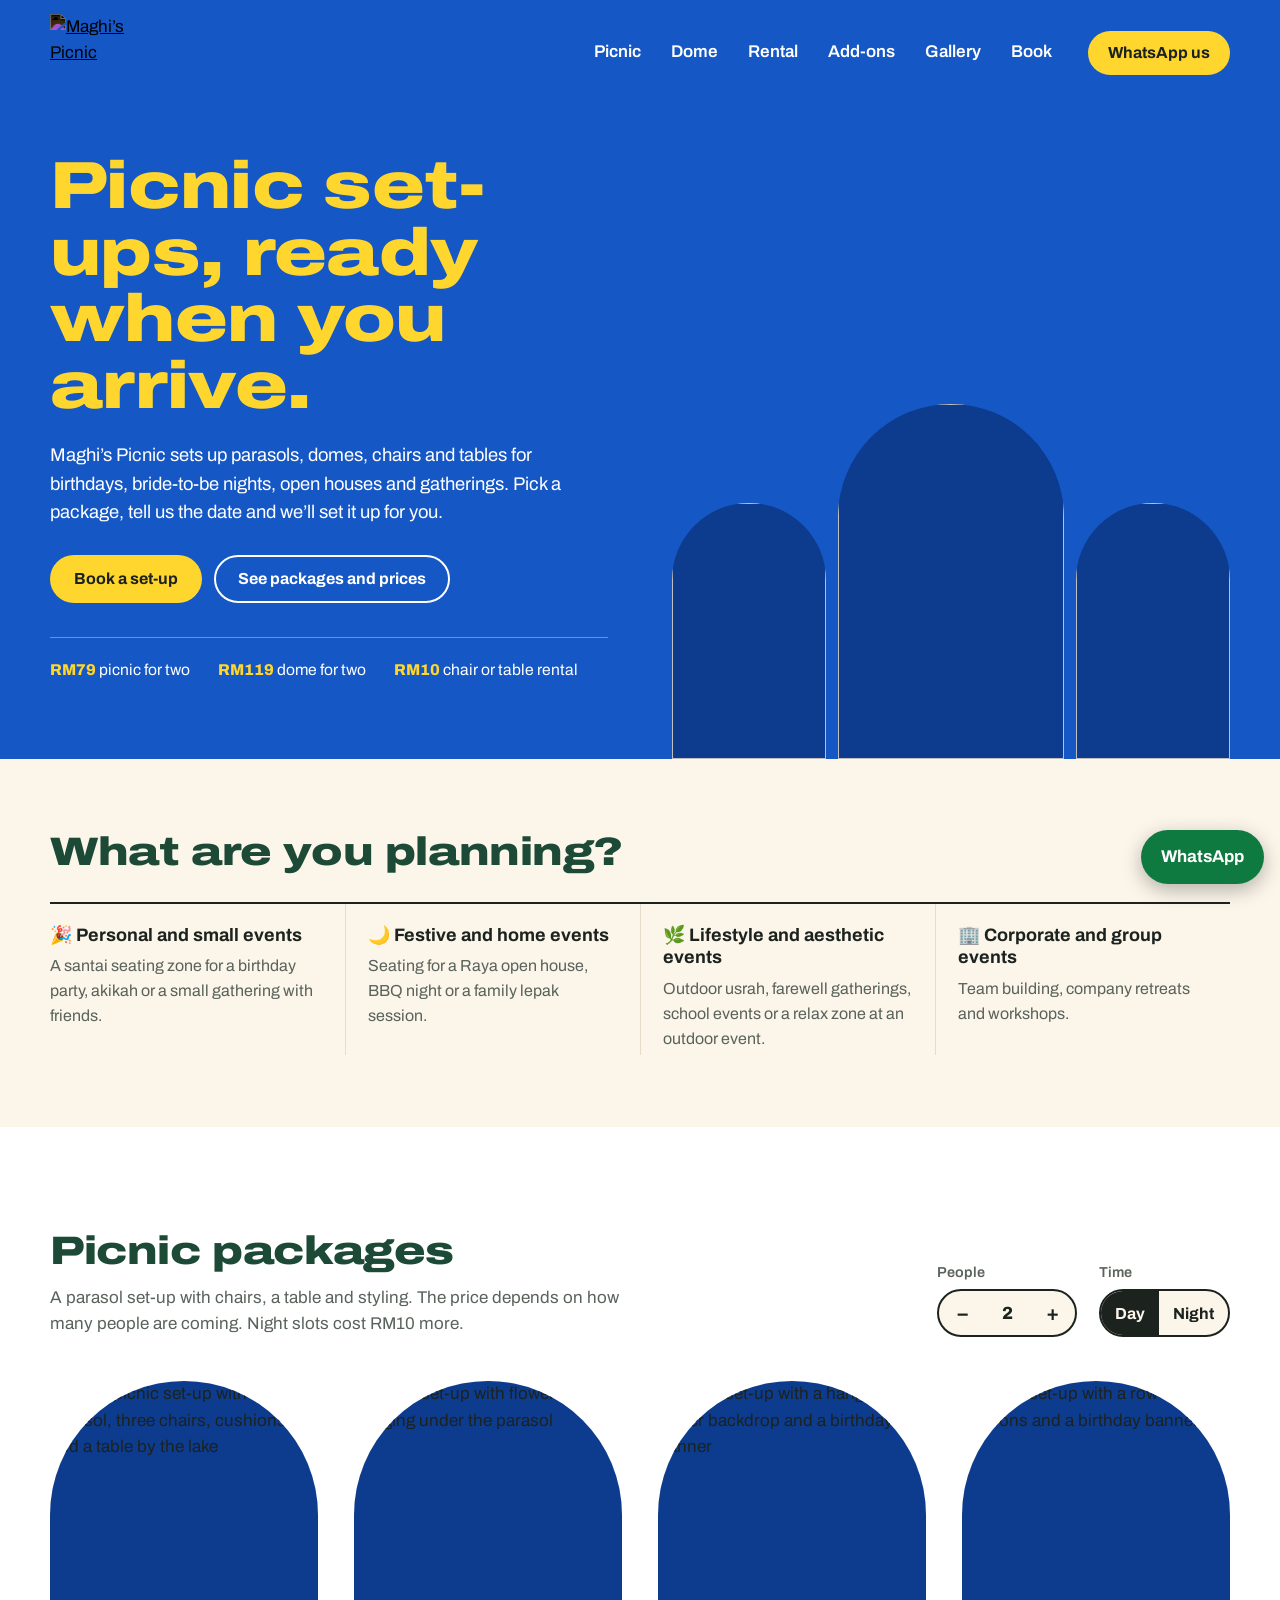
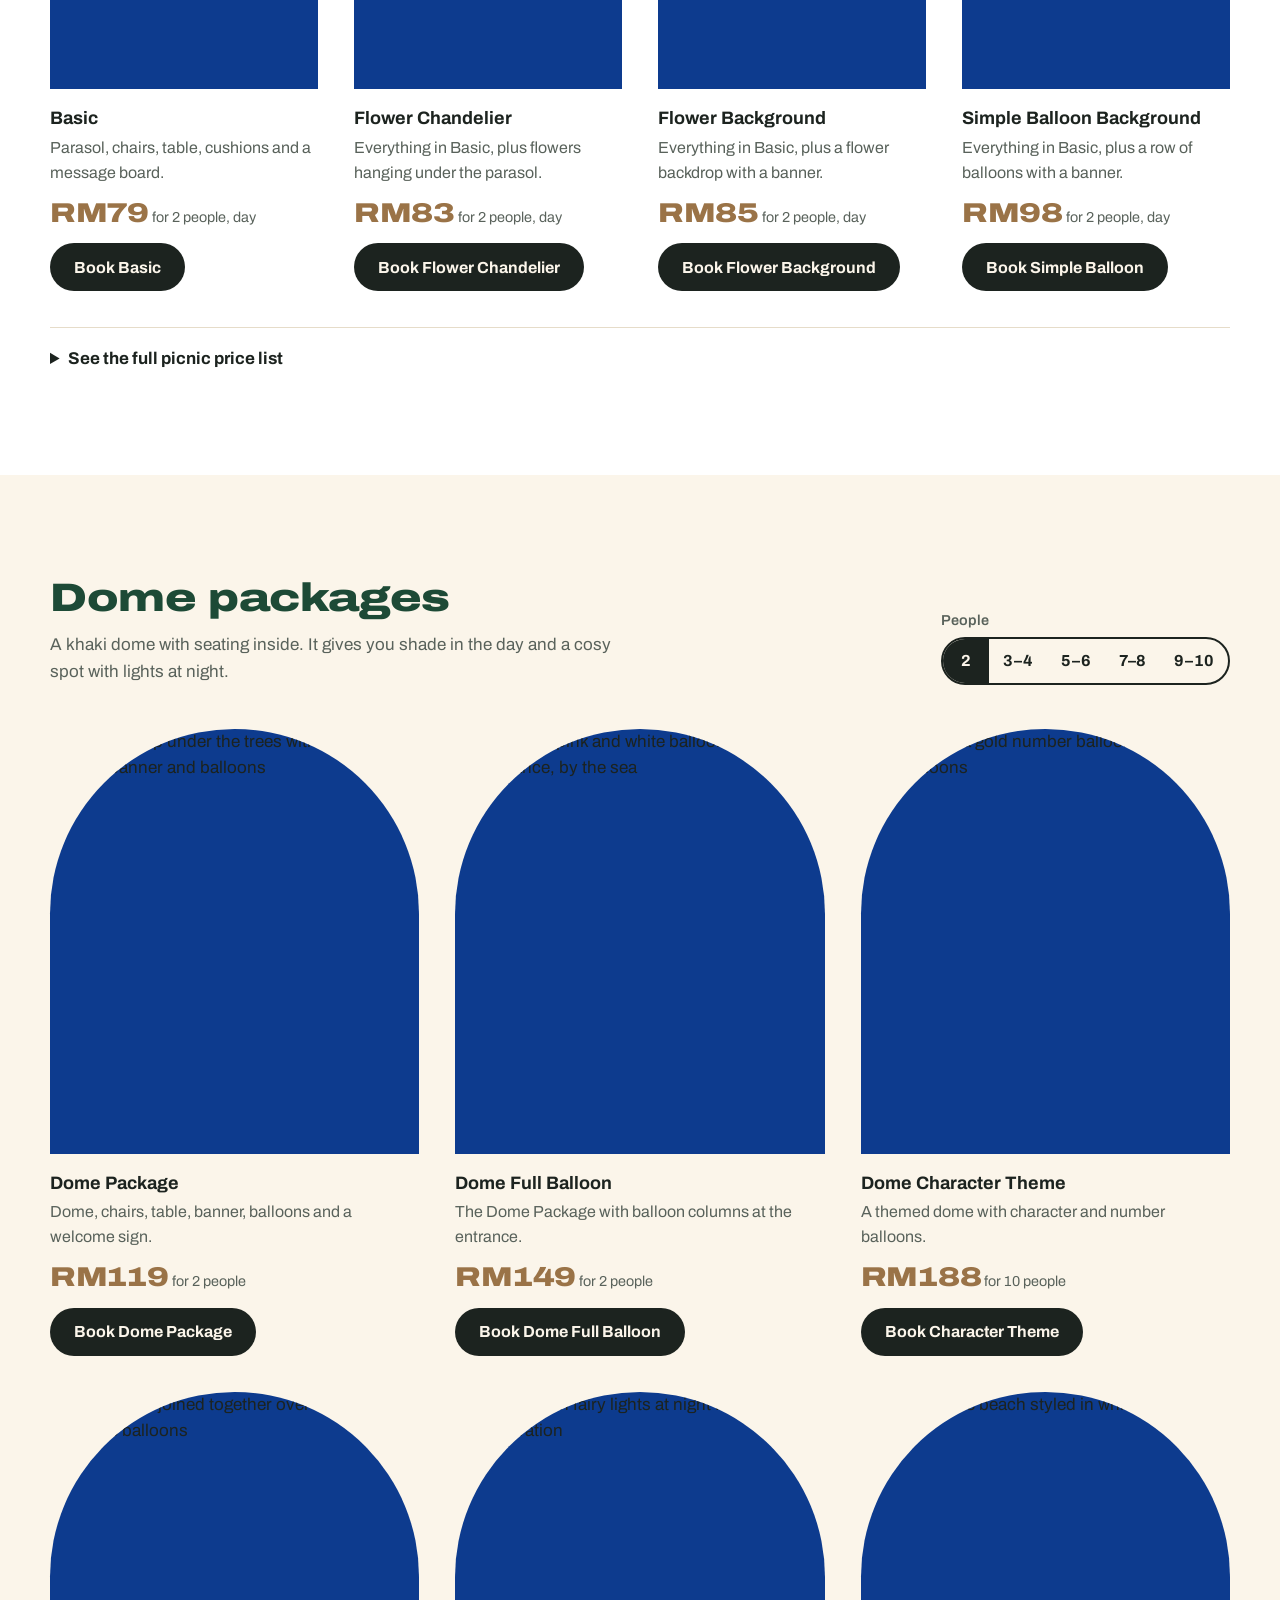
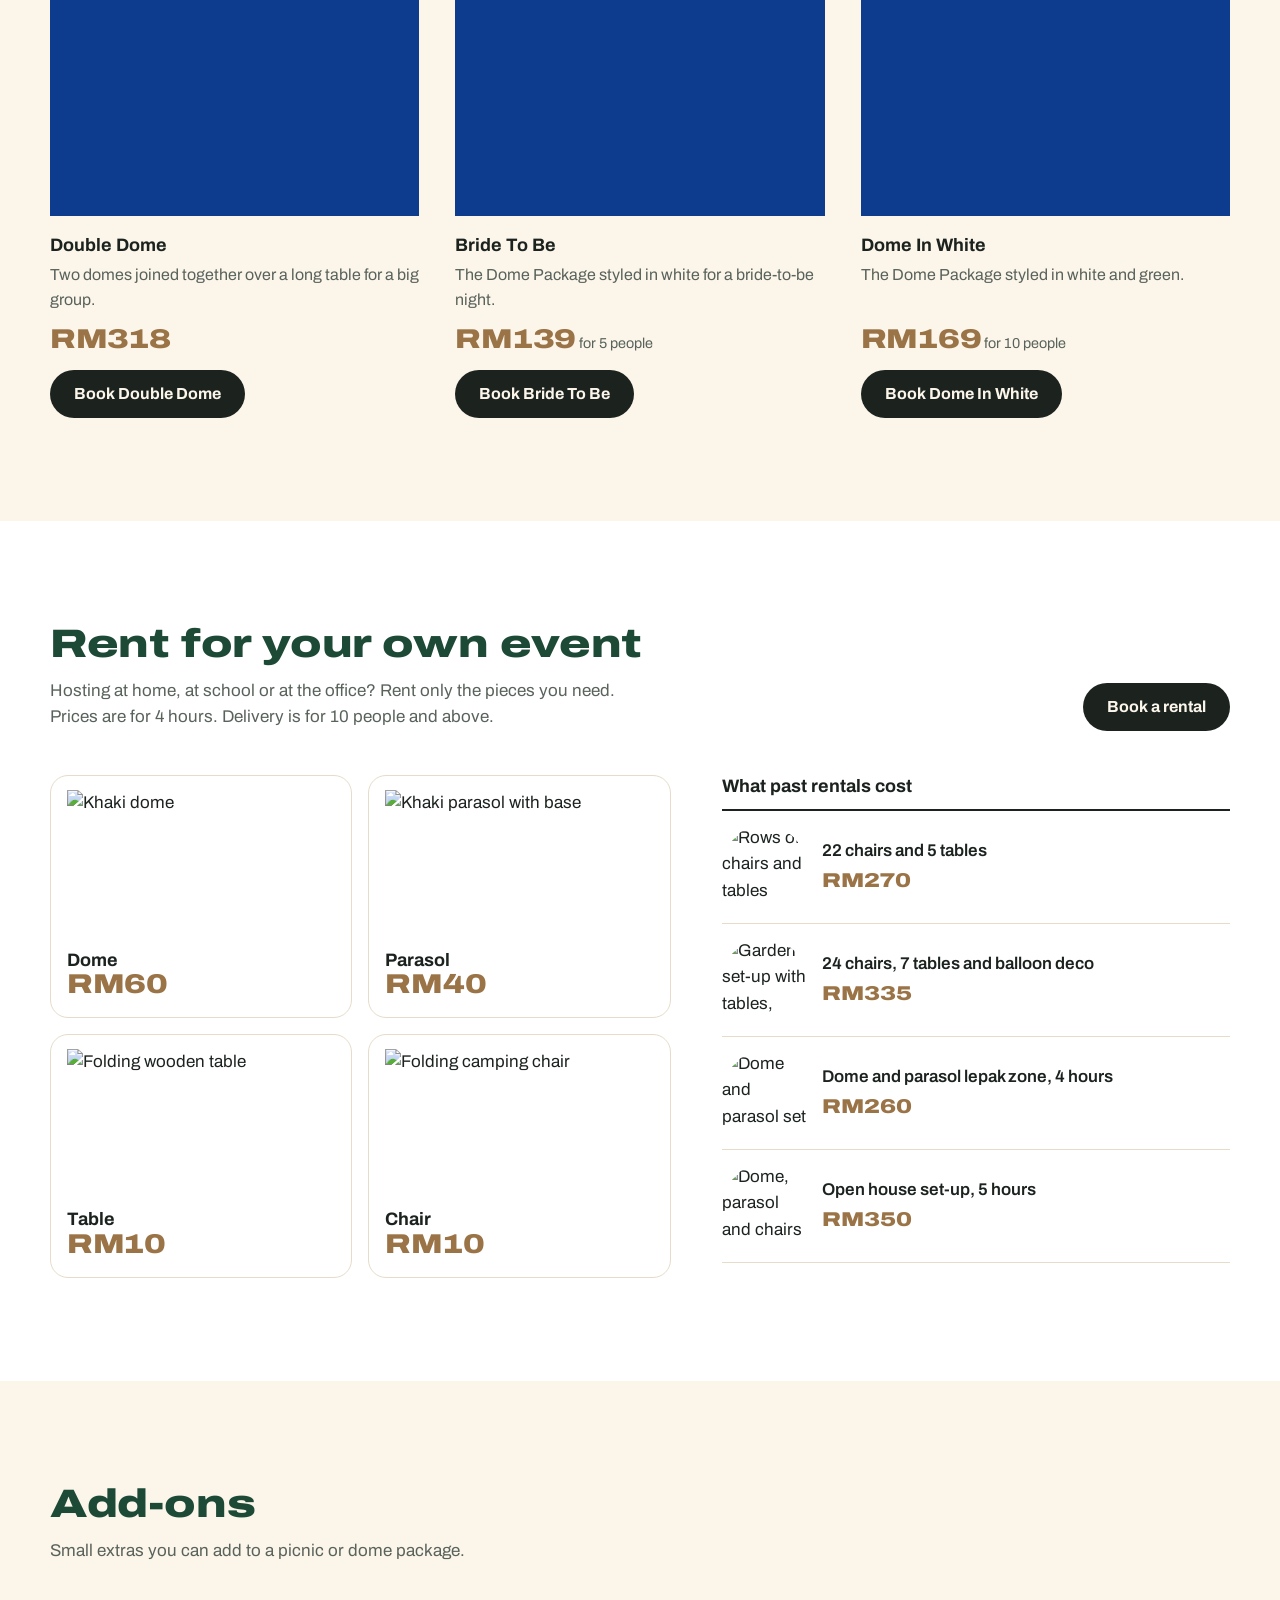
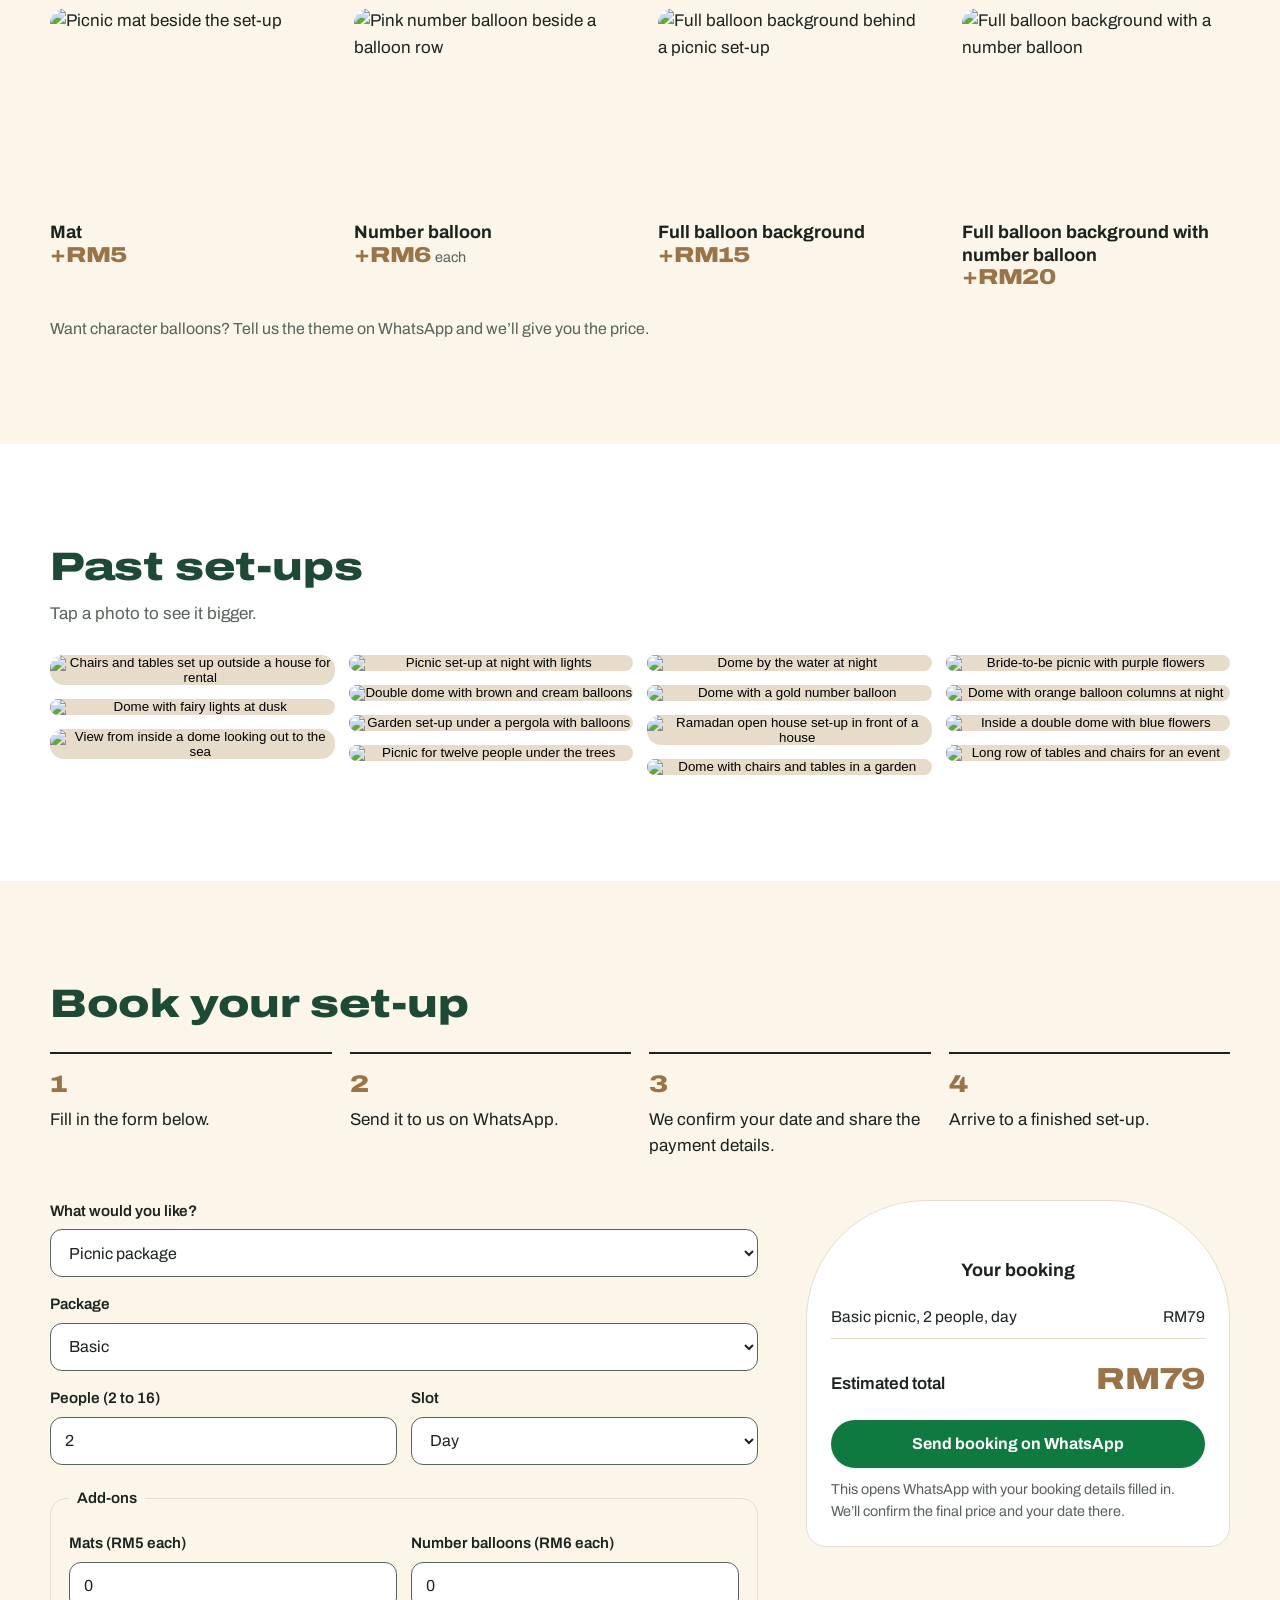
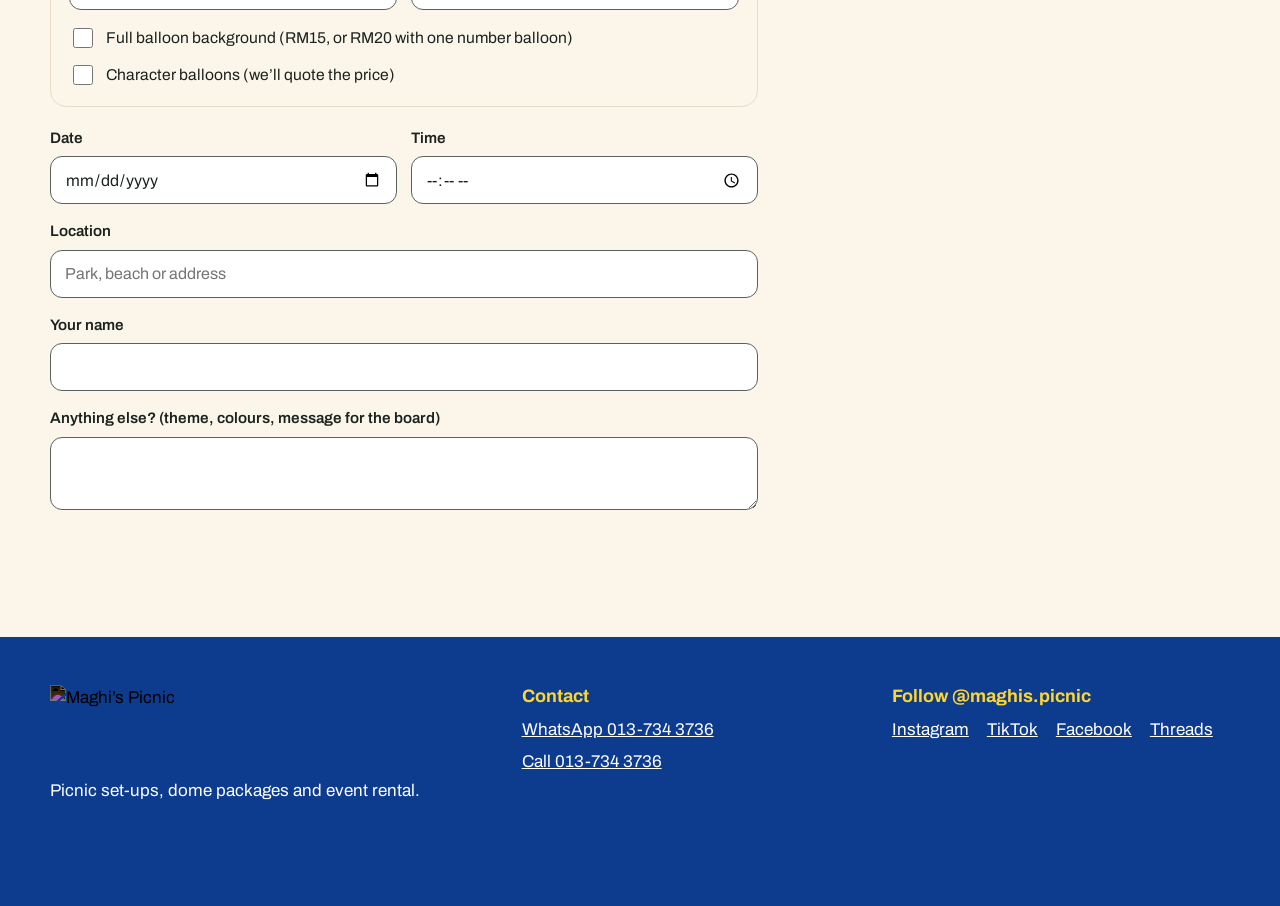
==== index.html @ e634e16e "Add files via upload" ====
<!DOCTYPE html>
<html lang="en">
<head>
  <meta charset="UTF-8">
  <meta name="viewport" content="width=device-width, initial-scale=1">
  <title>Maghi’s Picnic | Picnic set-ups, dome packages and event rental</title>
  <meta name="description" content="Maghi’s Picnic sets up parasols, domes, chairs and tables for birthdays, bride-to-be parties, open houses and gatherings. See packages and book on WhatsApp.">
  <meta property="og:title" content="Maghi’s Picnic">
  <meta property="og:description" content="Picnic set-ups, dome packages and event rental. Book on WhatsApp.">
  <meta property="og:image" content="images/white-1.jpg">
  <link rel="icon" href="data:image/svg+xml,<svg xmlns='http://www.w3.org/2000/svg' viewBox='0 0 100 100'><text y='.9em' font-size='90'>⛱️</text></svg>">
  <link rel="preconnect" href="https://fonts.googleapis.com">
  <link rel="preconnect" href="https://fonts.gstatic.com" crossorigin>
  <link href="https://fonts.googleapis.com/css2?family=Archivo:wdth,wght@62..125,100..900&display=swap" rel="stylesheet">
  <link rel="stylesheet" href="style.css">
</head>
<body>

  <!-- ============ TOP: HEADER + HERO ============ -->
  <div class="sky">
    <header class="wrap header">
      <a href="#top" class="brand" aria-label="Maghi’s Picnic home">
        <img src="images/logo.png" alt="Maghi’s Picnic" width="260" height="170">
      </a>
      <nav class="nav" aria-label="Main">
        <a href="#picnic">Picnic</a>
        <a href="#dome">Dome</a>
        <a href="#rental">Rental</a>
        <a href="#addons">Add-ons</a>
        <a href="#gallery">Gallery</a>
        <a href="#book">Book</a>
      </nav>
      <a class="btn btn-sun header-cta" data-wa href="https://wa.me/60137343736">WhatsApp us</a>
    </header>

    <section class="wrap hero" id="top">
      <div class="hero-text">
        <h1>Picnic set-ups, ready when you arrive.</h1>
        <p class="lede">Maghi’s Picnic sets up parasols, domes, chairs and tables for birthdays, bride-to-be nights, open houses and gatherings. Pick a package, tell us the date and we’ll set it up for you.</p>
        <div class="hero-actions">
          <a class="btn btn-sun" href="#book">Book a set-up</a>
          <a class="btn btn-line" href="#picnic">See packages and prices</a>
        </div>
        <ul class="hero-facts">
          <li><b>RM79</b> picnic for two</li>
          <li><b>RM119</b> dome for two</li>
          <li><b>RM10</b> chair or table rental</li>
        </ul>
      </div>
      <div class="arches" aria-hidden="true">
        <div class="arch arch-side"><img src="images/chandelier-2.jpg" alt=""></div>
        <div class="arch arch-main"><img src="images/white-1.jpg" alt=""></div>
        <div class="arch arch-side"><img src="images/double-1.jpg" alt=""></div>
      </div>
    </section>
  </div>

  <main>

    <!-- ============ OCCASIONS ============ -->
    <section class="section section-tight">
      <div class="wrap">
        <h2>What are you planning?</h2>
        <div class="occasions">
          <div class="occasion">
            <h3><span aria-hidden="true">🎉</span> Personal and small events</h3>
            <p>A santai seating zone for a birthday party, akikah or a small gathering with friends.</p>
          </div>
          <div class="occasion">
            <h3><span aria-hidden="true">🌙</span> Festive and home events</h3>
            <p>Seating for a Raya open house, BBQ night or a family lepak session.</p>
          </div>
          <div class="occasion">
            <h3><span aria-hidden="true">🌿</span> Lifestyle and aesthetic events</h3>
            <p>Outdoor usrah, farewell gatherings, school events or a relax zone at an outdoor event.</p>
          </div>
          <div class="occasion">
            <h3><span aria-hidden="true">🏢</span> Corporate and group events</h3>
            <p>Team building, company retreats and workshops.</p>
          </div>
        </div>
      </div>
    </section>

    <!-- ============ PICNIC PACKAGES ============ -->
    <section class="section section-paper" id="picnic">
      <div class="wrap">
        <div class="section-head">
          <div>
            <h2>Picnic packages</h2>
            <p class="section-intro">A parasol set-up with chairs, a table and styling. The price depends on how many people are coming. Night slots cost RM10 more.</p>
          </div>
          <div class="controls" role="group" aria-label="Picnic price options">
            <div class="control">
              <span class="control-label" id="pax-label">People</span>
              <div class="stepper">
                <button type="button" id="pax-minus" aria-label="Fewer people">−</button>
                <output id="pax-value" aria-labelledby="pax-label">2</output>
                <button type="button" id="pax-plus" aria-label="More people">+</button>
              </div>
            </div>
            <div class="control">
              <span class="control-label">Time</span>
              <div class="segmented" id="picnic-time">
                <button type="button" data-time="day" aria-pressed="true">Day</button>
                <button type="button" data-time="night" aria-pressed="false">Night</button>
              </div>
            </div>
          </div>
        </div>

        <div class="grid grid-4">
          <article class="pkg">
            <div class="arch pkg-photo"><img src="images/basic-1.jpg" alt="Basic picnic set-up with a parasol, three chairs, cushions and a table by the lake" loading="lazy"></div>
            <h3>Basic</h3>
            <p>Parasol, chairs, table, cushions and a message board.</p>
            <p class="price"><span data-price="picnic:basic">RM79</span> <small data-price-note="picnic">for 2 people, day</small></p>
            <button class="btn btn-ink" type="button" data-book="picnic:basic">Book Basic</button>
          </article>
          <article class="pkg">
            <div class="arch pkg-photo"><img src="images/chandelier-1.jpg" alt="Picnic set-up with flowers hanging under the parasol" loading="lazy"></div>
            <h3>Flower Chandelier</h3>
            <p>Everything in Basic, plus flowers hanging under the parasol.</p>
            <p class="price"><span data-price="picnic:chandelier">RM83</span> <small data-price-note="picnic">for 2 people, day</small></p>
            <button class="btn btn-ink" type="button" data-book="picnic:chandelier">Book Flower Chandelier</button>
          </article>
          <article class="pkg">
            <div class="arch pkg-photo"><img src="images/flower-1.jpg" alt="Picnic set-up with a hanging flower backdrop and a birthday banner" loading="lazy"></div>
            <h3>Flower Background</h3>
            <p>Everything in Basic, plus a flower backdrop with a banner.</p>
            <p class="price"><span data-price="picnic:flower">RM85</span> <small data-price-note="picnic">for 2 people, day</small></p>
            <button class="btn btn-ink" type="button" data-book="picnic:flower">Book Flower Background</button>
          </article>
          <article class="pkg">
            <div class="arch pkg-photo"><img src="images/balloon-1.jpg" alt="Picnic set-up with a row of balloons and a birthday banner" loading="lazy"></div>
            <h3>Simple Balloon Background</h3>
            <p>Everything in Basic, plus a row of balloons with a banner.</p>
            <p class="price"><span data-price="picnic:balloon">RM98</span> <small data-price-note="picnic">for 2 people, day</small></p>
            <button class="btn btn-ink" type="button" data-book="picnic:balloon">Book Simple Balloon</button>
          </article>
        </div>

        <details class="pricelist">
          <summary>See the full picnic price list</summary>
          <div class="table-scroll">
            <table id="picnic-table">
              <caption>Day prices in RM. Add RM10 for a night slot.</caption>
            </table>
          </div>
          <p class="fineprint">More than 16 people? WhatsApp us for a quote.</p>
        </details>
      </div>
    </section>

    <!-- ============ DOME PACKAGES ============ -->
    <section class="section" id="dome">
      <div class="wrap">
        <div class="section-head">
          <div>
            <h2>Dome packages</h2>
            <p class="section-intro">A khaki dome with seating inside. It gives you shade in the day and a cosy spot with lights at night.</p>
          </div>
          <div class="controls" role="group" aria-label="Dome price options">
            <div class="control">
              <span class="control-label">People</span>
              <div class="segmented" id="dome-tier">
                <button type="button" data-tier="0" aria-pressed="true">2</button>
                <button type="button" data-tier="1" aria-pressed="false">3–4</button>
                <button type="button" data-tier="2" aria-pressed="false">5–6</button>
                <button type="button" data-tier="3" aria-pressed="false">7–8</button>
                <button type="button" data-tier="4" aria-pressed="false">9–10</button>
              </div>
            </div>
          </div>
        </div>

        <div class="grid grid-3">
          <article class="pkg">
            <div class="arch pkg-photo"><img src="images/dome-1.jpg" alt="Dome set up under the trees with chairs, a table, a banner and balloons" loading="lazy"></div>
            <h3>Dome Package</h3>
            <p>Dome, chairs, table, banner, balloons and a welcome sign.</p>
            <p class="price"><span data-price="dome:dome">RM119</span> <small data-price-note="dome">for 2 people</small></p>
            <button class="btn btn-ink" type="button" data-book="dome:dome">Book Dome Package</button>
          </article>
          <article class="pkg">
            <div class="arch pkg-photo"><img src="images/fullballoon-1.jpg" alt="Dome with pink and white balloon columns at the entrance, by the sea" loading="lazy"></div>
            <h3>Dome Full Balloon</h3>
            <p>The Dome Package with balloon columns at the entrance.</p>
            <p class="price"><span data-price="dome:fullballoon">RM149</span> <small data-price-note="dome">for 2 people</small></p>
            <button class="btn btn-ink" type="button" data-book="dome:fullballoon">Book Dome Full Balloon</button>
          </article>
          <article class="pkg">
            <div class="arch pkg-photo"><img src="images/character-1.jpg" alt="Dome with a gold number balloon and yellow duck balloons" loading="lazy"></div>
            <h3>Dome Character Theme</h3>
            <p>A themed dome with character and number balloons.</p>
            <p class="price"><span>RM188</span> <small>for 10 people</small></p>
            <button class="btn btn-ink" type="button" data-book="dome:character">Book Character Theme</button>
          </article>
          <article class="pkg">
            <div class="arch pkg-photo"><img src="images/double-1.jpg" alt="Two domes joined together over a long table with blue balloons" loading="lazy"></div>
            <h3>Double Dome</h3>
            <p>Two domes joined together over a long table for a big group.</p>
            <p class="price"><span>RM318</span></p>
            <button class="btn btn-ink" type="button" data-book="dome:double">Book Double Dome</button>
          </article>
          <article class="pkg">
            <div class="arch pkg-photo"><img src="images/bride-1.jpg" alt="Dome lit with fairy lights at night for a bride-to-be celebration" loading="lazy"></div>
            <h3>Bride To Be</h3>
            <p>The Dome Package styled in white for a bride-to-be night.</p>
            <p class="price"><span>RM139</span> <small>for 5 people</small></p>
            <button class="btn btn-ink" type="button" data-book="dome:bride">Book Bride To Be</button>
          </article>
          <article class="pkg">
            <div class="arch pkg-photo"><img src="images/white-1.jpg" alt="Dome on the beach styled in white and green" loading="lazy"></div>
            <h3>Dome In White</h3>
            <p>The Dome Package styled in white and green.</p>
            <p class="price"><span>RM169</span> <small>for 10 people</small></p>
            <button class="btn btn-ink" type="button" data-book="dome:white">Book Dome In White</button>
          </article>
        </div>
      </div>
    </section>

    <!-- ============ RENTAL ============ -->
    <section class="section section-paper" id="rental">
      <div class="wrap">
        <div class="section-head">
          <div>
            <h2>Rent for your own event</h2>
            <p class="section-intro">Hosting at home, at school or at the office? Rent only the pieces you need. Prices are for 4 hours. Delivery is for 10 people and above.</p>
          </div>
          <button class="btn btn-ink" type="button" data-book="rental:custom">Book a rental</button>
        </div>

        <div class="rental">
          <div class="items">
            <div class="item"><img src="images/item-dome.jpg" alt="Khaki dome" loading="lazy"><h3>Dome</h3><p class="price"><span>RM60</span></p></div>
            <div class="item"><img src="images/item-parasol.jpg" alt="Khaki parasol with base" loading="lazy"><h3>Parasol</h3><p class="price"><span>RM40</span></p></div>
            <div class="item"><img src="images/item-table.jpg" alt="Folding wooden table" loading="lazy"><h3>Table</h3><p class="price"><span>RM10</span></p></div>
            <div class="item"><img src="images/item-chair.jpg" alt="Folding camping chair" loading="lazy"><h3>Chair</h3><p class="price"><span>RM10</span></p></div>
          </div>

          <div class="setups">
            <h3>What past rentals cost</h3>
            <ul>
              <li><img src="images/setup-chairs.jpg" alt="Rows of chairs and tables outside a house" loading="lazy"><div><b>22 chairs and 5 tables</b><span>RM270</span></div></li>
              <li><img src="images/setup-kesyukuran.jpg" alt="Garden set-up with tables, chairs and balloons" loading="lazy"><div><b>24 chairs, 7 tables and balloon deco</b><span>RM335</span></div></li>
              <li><img src="images/setup-lepak.jpg" alt="Dome and parasol set up in a garden" loading="lazy"><div><b>Dome and parasol lepak zone, 4 hours</b><span>RM260</span></div></li>
              <li><img src="images/setup-openhouse.jpg" alt="Dome, parasol and chairs in front of a house" loading="lazy"><div><b>Open house set-up, 5 hours</b><span>RM350</span></div></li>
            </ul>
          </div>
        </div>
      </div>
    </section>

    <!-- ============ ADD-ONS ============ -->
    <section class="section" id="addons">
      <div class="wrap">
        <h2>Add-ons</h2>
        <p class="section-intro">Small extras you can add to a picnic or dome package.</p>
        <div class="grid grid-4 addons">
          <div class="addon"><img src="images/addon-mat.jpg" alt="Picnic mat beside the set-up" loading="lazy"><h3>Mat</h3><p class="price"><span>+RM5</span></p></div>
          <div class="addon"><img src="images/addon-number.jpg" alt="Pink number balloon beside a balloon row" loading="lazy"><h3>Number balloon</h3><p class="price"><span>+RM6</span> <small>each</small></p></div>
          <div class="addon"><img src="images/addon-fullballoon.jpg" alt="Full balloon background behind a picnic set-up" loading="lazy"><h3>Full balloon background</h3><p class="price"><span>+RM15</span></p></div>
          <div class="addon"><img src="images/addon-fullnumber.jpg" alt="Full balloon background with a number balloon" loading="lazy"><h3>Full balloon background with number balloon</h3><p class="price"><span>+RM20</span></p></div>
        </div>
        <p class="fineprint">Want character balloons? Tell us the theme on WhatsApp and we’ll give you the price.</p>
      </div>
    </section>

    <!-- ============ GALLERY ============ -->
    <section class="section section-paper" id="gallery">
      <div class="wrap">
        <h2>Past set-ups</h2>
        <p class="section-intro">Tap a photo to see it bigger.</p>
        <div class="gallery">
          <button type="button"><img src="images/g-01.jpg" alt="Chairs and tables set up outside a house for rental" loading="lazy"></button>
          <button type="button"><img src="images/g-03.jpg" alt="Dome with fairy lights at dusk" loading="lazy"></button>
          <button type="button"><img src="images/g-07.jpg" alt="View from inside a dome looking out to the sea" loading="lazy"></button>
          <button type="button"><img src="images/g-08.jpg" alt="Picnic set-up at night with lights" loading="lazy"></button>
          <button type="button"><img src="images/g-05.jpg" alt="Double dome with brown and cream balloons" loading="lazy"></button>
          <button type="button"><img src="images/g-02.jpg" alt="Garden set-up under a pergola with balloons" loading="lazy"></button>
          <button type="button"><img src="images/g-09.jpg" alt="Picnic for twelve people under the trees" loading="lazy"></button>
          <button type="button"><img src="images/g-06.jpg" alt="Dome by the water at night" loading="lazy"></button>
          <button type="button"><img src="images/g-13.jpg" alt="Dome with a gold number balloon" loading="lazy"></button>
          <button type="button"><img src="images/g-12.jpg" alt="Ramadan open house set-up in front of a house" loading="lazy"></button>
          <button type="button"><img src="images/g-11.jpg" alt="Dome with chairs and tables in a garden" loading="lazy"></button>
          <button type="button"><img src="images/g-14.jpg" alt="Bride-to-be picnic with purple flowers" loading="lazy"></button>
          <button type="button"><img src="images/g-10.jpg" alt="Dome with orange balloon columns at night" loading="lazy"></button>
          <button type="button"><img src="images/g-04.jpg" alt="Inside a double dome with blue flowers" loading="lazy"></button>
          <button type="button"><img src="images/g-15.jpg" alt="Long row of tables and chairs for an event" loading="lazy"></button>
        </div>
      </div>
    </section>

    <!-- ============ BOOKING ============ -->
    <section class="section" id="book">
      <div class="wrap">
        <h2>Book your set-up</h2>
        <ol class="steps">
          <li>Fill in the form below.</li>
          <li>Send it to us on WhatsApp.</li>
          <li>We confirm your date and share the payment details.</li>
          <li>Arrive to a finished set-up.</li>
        </ol>

        <div class="booking">
          <form id="booking-form" novalidate>
            <div class="field">
              <label for="f-type">What would you like?</label>
              <select id="f-type">
                <option value="picnic">Picnic package</option>
                <option value="dome">Dome package</option>
                <option value="rental">Event rental</option>
              </select>
            </div>

            <!-- Picnic fields -->
            <div class="field-group" data-for="picnic">
              <div class="field">
                <label for="f-picnic-pkg">Package</label>
                <select id="f-picnic-pkg"></select>
              </div>
              <div class="field-row">
                <div class="field">
                  <label for="f-pax">People (2 to 16)</label>
                  <input id="f-pax" type="number" min="2" max="16" value="2" inputmode="numeric">
                </div>
                <div class="field">
                  <label for="f-time">Slot</label>
                  <select id="f-time">
                    <option value="day">Day</option>
                    <option value="night">Night (+RM10)</option>
                  </select>
                </div>
              </div>
            </div>

            <!-- Dome fields -->
            <div class="field-group" data-for="dome" hidden>
              <div class="field">
                <label for="f-dome-pkg">Package</label>
                <select id="f-dome-pkg"></select>
              </div>
              <div class="field" id="f-tier-field">
                <label for="f-tier">People</label>
                <select id="f-tier">
                  <option value="0">2 people</option>
                  <option value="1">3 to 4 people</option>
                  <option value="2">5 to 6 people</option>
                  <option value="3">7 to 8 people</option>
                  <option value="4">9 to 10 people</option>
                </select>
              </div>
            </div>

            <!-- Rental fields -->
            <div class="field-group" data-for="rental" hidden>
              <p class="fineprint">How many of each do you need? Prices are for 4 hours.</p>
              <div class="field-row field-row-4">
                <div class="field"><label for="r-dome">Domes</label><input id="r-dome" type="number" min="0" value="0" inputmode="numeric"></div>
                <div class="field"><label for="r-parasol">Parasols</label><input id="r-parasol" type="number" min="0" value="0" inputmode="numeric"></div>
                <div class="field"><label for="r-table">Tables</label><input id="r-table" type="number" min="0" value="0" inputmode="numeric"></div>
                <div class="field"><label for="r-chair">Chairs</label><input id="r-chair" type="number" min="0" value="0" inputmode="numeric"></div>
              </div>
            </div>

            <!-- Add-ons (picnic and dome only) -->
            <fieldset class="field-group" id="addon-fields">
              <legend>Add-ons</legend>
              <div class="field-row">
                <div class="field"><label for="a-mat">Mats (RM5 each)</label><input id="a-mat" type="number" min="0" value="0" inputmode="numeric"></div>
                <div class="field"><label for="a-number">Number balloons (RM6 each)</label><input id="a-number" type="number" min="0" value="0" inputmode="numeric"></div>
              </div>
              <label class="check"><input id="a-full" type="checkbox"> Full balloon background (RM15, or RM20 with one number balloon)</label>
              <label class="check"><input id="a-character" type="checkbox"> Character balloons (we’ll quote the price)</label>
            </fieldset>

            <div class="field-row">
              <div class="field"><label for="f-date">Date</label><input id="f-date" type="date" required></div>
              <div class="field"><label for="f-clock">Time</label><input id="f-clock" type="time"></div>
            </div>
            <div class="field"><label for="f-place">Location</label><input id="f-place" type="text" placeholder="Park, beach or address" required autocomplete="off"></div>
            <div class="field"><label for="f-name">Your name</label><input id="f-name" type="text" required autocomplete="name"></div>
            <div class="field"><label for="f-notes">Anything else? (theme, colours, message for the board)</label><textarea id="f-notes" rows="3"></textarea></div>
          </form>

          <aside class="summary" aria-live="polite">
            <h3>Your booking</h3>
            <ul id="summary-lines"></ul>
            <p class="summary-total"><span>Estimated total</span> <b id="summary-total">RM79</b></p>
            <p class="form-msg" id="form-msg" role="alert" hidden></p>
            <button class="btn btn-wa" type="button" id="send-wa">Send booking on WhatsApp</button>
            <a class="btn btn-line-ink" id="pay-link" href="#" target="_blank" rel="noopener" hidden>Pay online</a>
            <p class="fineprint">This opens WhatsApp with your booking details filled in. We’ll confirm the final price and your date there.</p>
          </aside>
        </div>
      </div>
    </section>

  </main>

  <!-- ============ FOOTER ============ -->
  <footer class="footer">
    <div class="wrap footer-inner">
      <div>
        <img class="footer-logo" src="images/logo.png" alt="Maghi’s Picnic" width="260" height="170" loading="lazy">
        <p>Picnic set-ups, dome packages and event rental.</p>
      </div>
      <div>
        <h3>Contact</h3>
        <p><a data-wa href="https://wa.me/60137343736">WhatsApp 013-734 3736</a></p>
        <p><a href="tel:+60137343736">Call 013-734 3736</a></p>
      </div>
      <div>
        <h3>Follow @maghis.picnic</h3>
        <p class="socials">
          <a href="https://www.instagram.com/maghis.picnic" target="_blank" rel="noopener">Instagram</a>
          <a href="https://www.tiktok.com/@maghis.picnic" target="_blank" rel="noopener">TikTok</a>
          <a href="https://www.facebook.com/maghis.picnic" target="_blank" rel="noopener">Facebook</a>
          <a href="https://www.threads.com/@maghis.picnic" target="_blank" rel="noopener">Threads</a>
        </p>
      </div>
    </div>
  </footer>

  <a class="wa-float" data-wa href="https://wa.me/60137343736" aria-label="Chat with us on WhatsApp">WhatsApp</a>

  <!-- Photo viewer -->
  <dialog id="viewer" aria-label="Photo viewer">
    <img src="" alt="">
    <button type="button" id="viewer-close">Close</button>
  </dialog>

  <script src="script.js"></script>
</body>
</html>
---- style.css ----
/* =========================================================
   Maghi's Picnic
   Colours come from the photos: the blue sky, the yellow
   poster lettering, the khaki dome and the cream chairs.
   ========================================================= */

:root {
  --sky: #1557c4;        /* blue sky */
  --sky-deep: #0d3b8e;   /* evening sky */
  --sun: #ffd62e;        /* poster yellow */
  --canvas: #fbf5ea;     /* chair fabric, page background */
  --paper: #ffffff;      /* lighter sections */
  --ink: #1c231f;        /* main text */
  --muted: #59625b;      /* secondary text */
  --khaki: #9a7347;      /* dome khaki, prices */
  --line: #e6dcc9;       /* borders */
  --pine: #1d4a36;       /* headings */
  --wa: #0f7a40;         /* WhatsApp button */
  --tile: #ffffff;       /* product photo tiles */

  --display: "Archivo", "Arial Black", "Helvetica Neue", Arial, sans-serif;
  --body: "Archivo", system-ui, -apple-system, "Segoe UI", Roboto, Arial, sans-serif;
}

@media (prefers-color-scheme: dark) {
  :root {
    color-scheme: dark;
    --canvas: #0d1525;
    --paper: #152034;
    --ink: #f2ece0;
    --muted: #aab3c2;
    --khaki: #dcb587;
    --line: #2a3853;
    --pine: #ffd62e;
    --wa: #128a49;
  }
}

* { box-sizing: border-box; }
html { scroll-behavior: smooth; scroll-padding-top: 16px; }
body {
  margin: 0;
  background: var(--canvas);
  color: var(--ink);
  font-family: var(--body);
  font-size: 1.0625rem;
  line-height: 1.55;
  -webkit-text-size-adjust: 100%;
}
img { display: block; max-width: 100%; height: auto; }
a { color: inherit; }
h1, h2, h3, p, ul, ol { margin: 0; }
ul, ol { padding: 0; list-style: none; }
:focus-visible { outline: 3px solid var(--sun); outline-offset: 3px; }
@media (prefers-reduced-motion: reduce) { html { scroll-behavior: auto; } }

.wrap { width: min(1180px, 100% - 40px); margin-inline: auto; }

/* ---------- Type ---------- */
h1, h2, .price span, .summary-total b {
  font-family: var(--display);
  font-stretch: 125%;
  font-weight: 850;
  letter-spacing: -0.01em;
}
h1 {
  font-size: clamp(2.2rem, 5.2vw, 4.3rem);
  line-height: 1;
  color: var(--sun);
  text-wrap: balance;
}
h2 {
  font-size: clamp(1.6rem, 3.1vw, 2.5rem);
  line-height: 1.08;
  color: var(--pine);
  text-wrap: balance;
}
h3 { font-size: 1.125rem; line-height: 1.25; font-weight: 700; }
.section-intro { max-width: 58ch; margin-top: 12px; color: var(--muted); }
.fineprint { font-size: 0.9rem; color: var(--muted); }

/* ---------- Buttons ---------- */
.btn {
  display: inline-flex; align-items: center; justify-content: center;
  min-height: 48px; padding: 12px 22px;
  border: 2px solid transparent; border-radius: 999px;
  font: 700 1rem/1.1 var(--body);
  text-decoration: none; cursor: pointer;
  transition: transform .12s ease;
}
.btn:active { transform: translateY(1px); }
.btn-sun { background: var(--sun); color: #1c231f; }
.btn-sun:hover { background: #ffe261; }
.btn-line { border-color: #fff; color: #fff; }
.btn-line:hover { background: #fff; color: var(--sky); }
.btn-ink { background: var(--ink); color: var(--canvas); }
.btn-ink:hover { background: var(--khaki); color: #fff; }
.btn-line-ink { border-color: var(--ink); color: var(--ink); }
.btn-wa { background: var(--wa); color: #fff; width: 100%; }
.btn-wa:hover { filter: brightness(1.1); }

/* ---------- Header + hero ---------- */
.sky { background: var(--sky); color: #fff; overflow: hidden; }
.header {
  display: flex; align-items: center; gap: 24px;
  padding-block: 14px;
}
.brand img { width: 118px; filter: invert(1); }
.nav { display: flex; gap: 6px; margin-left: auto; }
.nav a {
  padding: 10px 12px; border-radius: 999px;
  font-weight: 600; text-decoration: none; white-space: nowrap;
}
.nav a:hover { background: rgba(255, 255, 255, .16); }
.header-cta { min-height: 44px; padding: 10px 18px; }

.hero {
  display: grid; grid-template-columns: 1fr 1fr;
  gap: clamp(28px, 5vw, 72px); align-items: end;
  padding-top: clamp(20px, 4vw, 48px);
}
.hero-text { padding-bottom: clamp(36px, 6vw, 80px); }
.lede { max-width: 50ch; margin-top: 22px; font-size: 1.15rem; }
.hero-actions { display: flex; flex-wrap: wrap; gap: 12px; margin-top: 28px; }
.hero-facts {
  display: flex; flex-wrap: wrap; gap: 10px 28px;
  margin-top: 34px; padding-top: 20px;
  border-top: 1px solid rgba(255, 255, 255, .35);
  font-size: .98rem;
}
.hero-facts b { color: var(--sun); font-weight: 800; }

/* The arch is the dome opening. It frames photos across the site. */
.arch { overflow: hidden; border-radius: 999px 999px 0 0; background: var(--sky-deep); }
.arch img { width: 100%; height: 100%; object-fit: cover; }
.arches { display: flex; align-items: flex-end; gap: 12px; }
.arch-main { flex: none; width: calc(42% - 8px); aspect-ratio: 3 / 4.7; }
.arch-side { flex: none; width: calc(29% - 8px); aspect-ratio: 3 / 5; }
.arch-main img, .arch-side img { object-position: center 80%; }

/* ---------- Sections ---------- */
.section { padding-block: clamp(56px, 8vw, 104px); }
.section-tight { padding-block: clamp(44px, 6vw, 72px); }
.section-paper { background: var(--paper); }
.section-head {
  display: flex; flex-wrap: wrap; align-items: flex-end;
  justify-content: space-between; gap: 24px;
}

/* ---------- Occasions ---------- */
.occasions {
  display: grid; grid-template-columns: repeat(4, 1fr);
  gap: 0; margin-top: 28px;
  border-top: 2px solid var(--ink);
}
.occasion { padding: 20px 22px 4px 0; }
.occasion + .occasion { padding-left: 22px; border-left: 1px solid var(--line); }
.occasion p { margin-top: 8px; color: var(--muted); font-size: 1rem; }

/* ---------- Price controls ---------- */
.controls { display: flex; flex-wrap: wrap; gap: 14px 22px; }
.control-label { display: block; margin-bottom: 6px; font-size: .9rem; font-weight: 600; color: var(--muted); }
.stepper, .segmented {
  display: inline-flex; align-items: center;
  border: 2px solid var(--ink); border-radius: 999px; overflow: hidden;
  background: var(--canvas);
}
.stepper button, .segmented button {
  min-width: 46px; min-height: 44px; padding: 0 14px;
  border: 0; background: none; color: var(--ink);
  font: 700 1rem var(--body); cursor: pointer;
}
.stepper button { font-size: 1.3rem; }
.stepper button:hover, .segmented button:hover { background: var(--line); }
.stepper output { min-width: 44px; text-align: center; font-weight: 800; font-size: 1.1rem; }
.segmented button[aria-pressed="true"] { background: var(--ink); color: var(--canvas); }

/* ---------- Package cards ---------- */
.grid { display: grid; gap: clamp(22px, 3vw, 36px); margin-top: clamp(28px, 4vw, 44px); }
.grid-4 { grid-template-columns: repeat(4, 1fr); }
.grid-3 { grid-template-columns: repeat(3, 1fr); }
.pkg { display: flex; flex-direction: column; }
.pkg-photo { aspect-ratio: 4 / 4.6; margin-bottom: 18px; }
.pkg-photo img { object-position: center 70%; }
.pkg p { margin-top: 6px; color: var(--muted); font-size: 1rem; }
.pkg .price { margin-top: auto; padding-top: 14px; }
.price span { font-size: 1.7rem; color: var(--khaki); line-height: 1; }
.price small { font-size: .9rem; color: var(--muted); }
.pkg .btn { margin-top: 14px; align-self: flex-start; }

.pricelist { margin-top: 36px; border-top: 1px solid var(--line); padding-top: 18px; }
.pricelist summary { cursor: pointer; font-weight: 700; }
.table-scroll { overflow-x: auto; margin-block: 16px 10px; }
table { border-collapse: collapse; min-width: 560px; width: 100%; font-variant-numeric: tabular-nums; }
caption { text-align: left; padding-bottom: 10px; color: var(--muted); font-size: .92rem; }
th, td { padding: 9px 12px; text-align: right; border-bottom: 1px solid var(--line); }
th:first-child, td:first-child { text-align: left; }
thead th { font-size: .92rem; border-bottom: 2px solid var(--ink); }

/* ---------- Rental ---------- */
.rental { display: grid; grid-template-columns: 1.1fr .9fr; gap: clamp(28px, 4vw, 56px); margin-top: clamp(28px, 4vw, 44px); }
.items { display: grid; grid-template-columns: repeat(2, 1fr); gap: 16px; align-content: start; }
.item { padding: 14px 16px 16px; border: 1px solid var(--line); border-radius: 18px; background: var(--tile); color: #1c231f; }
.item img { width: 100%; aspect-ratio: 16 / 9; object-fit: contain; }
.item h3 { margin-top: 8px; }
.item .price span { color: #9a7347; }
.setups h3 { padding-bottom: 12px; border-bottom: 2px solid var(--ink); }
.setups li { display: flex; gap: 16px; align-items: center; padding-block: 14px; border-bottom: 1px solid var(--line); }
.setups img { width: 84px; height: 84px; object-fit: cover; border-radius: 999px 999px 8px 8px; flex: none; }
.setups b { display: block; font-weight: 600; }
.setups span { font-family: var(--display); font-stretch: 125%; font-weight: 850; color: var(--khaki); font-size: 1.25rem; }

/* ---------- Add-ons ---------- */
.addon img { width: 100%; aspect-ratio: 4 / 3; object-fit: cover; border-radius: 16px; }
.addon h3 { margin-top: 12px; }
.addon .price span { font-size: 1.35rem; }
.addons + .fineprint { margin-top: 24px; font-size: 1rem; }

/* ---------- Gallery ---------- */
.gallery { columns: 4 220px; column-gap: 14px; margin-top: 28px; }
.gallery button {
  display: block; width: 100%; margin: 0 0 14px; padding: 0;
  border: 0; border-radius: 14px; overflow: hidden;
  background: var(--line); cursor: zoom-in; break-inside: avoid;
}
.gallery img { width: 100%; }
.gallery button:hover img { filter: brightness(1.08); }

#viewer { max-width: min(92vw, 720px); padding: 0; border: 0; border-radius: 16px; background: #000; }
#viewer::backdrop { background: rgba(8, 14, 28, .82); }
#viewer img { max-height: 84vh; margin-inline: auto; }
#viewer button {
  position: absolute; top: 10px; right: 10px;
  padding: 8px 14px; border: 0; border-radius: 999px;
  background: #fff; color: #111; font: 700 .9rem var(--body); cursor: pointer;
}

/* ---------- Booking ---------- */
.steps {
  display: grid; grid-template-columns: repeat(4, 1fr); gap: 18px;
  margin-top: 26px; counter-reset: step;
}
.steps li { counter-increment: step; padding-top: 12px; border-top: 2px solid var(--ink); }
.steps li::before {
  content: counter(step); display: block; margin-bottom: 4px;
  font-family: var(--display); font-stretch: 125%; font-weight: 850;
  font-size: 1.5rem; color: var(--khaki);
}
.booking { display: grid; grid-template-columns: 1.25fr .75fr; gap: clamp(24px, 4vw, 48px); margin-top: 40px; align-items: start; }
.field { margin-bottom: 16px; }
.field label, legend { display: block; margin-bottom: 6px; font-weight: 600; font-size: .95rem; }
input[type="text"], input[type="number"], input[type="date"], input[type="time"], select, textarea {
  width: 100%; min-height: 48px; padding: 10px 14px;
  border: 1.5px solid var(--muted); border-radius: 12px;
  background: var(--paper); color: var(--ink);
  font: 1rem var(--body);
}
textarea { resize: vertical; }
.field-row { display: grid; grid-template-columns: 1fr 1fr; gap: 14px; align-items: end; }
.field-row-4 { grid-template-columns: repeat(4, 1fr); }
fieldset { margin: 6px 0 20px; padding: 16px 18px 6px; border: 1px solid var(--line); border-radius: 16px; }
legend { padding-inline: 8px; }
.check { display: flex; gap: 10px; align-items: flex-start; margin-bottom: 12px; font-size: .98rem; }
.check input { width: 20px; height: 20px; margin-top: 2px; flex: none; accent-color: var(--khaki); }
[hidden] { display: none !important; }

.summary {
  position: sticky; top: 16px; padding: 24px;
  border-radius: 120px 120px 20px 20px;
  background: var(--paper); border: 1px solid var(--line);
}
.section-paper .summary { background: var(--canvas); }
.summary h3 { text-align: center; padding-top: 34px; }
.summary ul { margin-top: 16px; }
.summary li { display: flex; justify-content: space-between; gap: 14px; padding-block: 8px; border-bottom: 1px solid var(--line); font-size: .98rem; }
.summary li span:last-child { white-space: nowrap; font-variant-numeric: tabular-nums; }
.summary-total { display: flex; justify-content: space-between; align-items: baseline; margin-block: 16px 18px; font-weight: 600; }
.summary-total b { font-size: 1.9rem; color: var(--khaki); }
.summary .btn { width: 100%; margin-bottom: 10px; }
.form-msg { margin-bottom: 12px; padding: 10px 14px; border-radius: 10px; background: #fde8e4; color: #8f1d0c; font-size: .95rem; }

/* ---------- Footer ---------- */
.footer { background: var(--sky-deep); color: #fff; padding-block: 48px 96px; }
.footer-inner { display: grid; grid-template-columns: 1.3fr 1fr 1fr; gap: 32px; }
.footer-logo { width: 130px; filter: invert(1); margin-bottom: 8px; }
.footer h3 { margin-bottom: 10px; color: var(--sun); }
.footer p { margin-bottom: 6px; }
.socials { display: flex; flex-wrap: wrap; gap: 6px 18px; }

.wa-float {
  position: fixed; right: 16px; bottom: 16px; z-index: 5;
  padding: 14px 20px; border-radius: 999px;
  background: var(--wa); color: #fff; font-weight: 700; text-decoration: none;
  box-shadow: 0 6px 20px rgba(0, 0, 0, .28);
}

/* ---------- Smaller screens ---------- */
@media (max-width: 1000px) {
  .grid-4 { grid-template-columns: repeat(2, 1fr); }
  .grid-3 { grid-template-columns: repeat(2, 1fr); }
  .occasions { grid-template-columns: repeat(2, 1fr); }
  .occasion:nth-child(3) { padding-left: 0; border-left: 0; }
  .occasion:nth-child(n+3) { border-top: 1px solid var(--line); }
  .rental, .booking { grid-template-columns: 1fr; }
  .summary { position: static; border-radius: 20px; }
  .summary h3 { padding-top: 0; text-align: left; }
}
@media (max-width: 760px) {
  .header { flex-wrap: wrap; gap: 8px 16px; }
  .header-cta { margin-left: auto; }
  .nav { order: 3; width: 100%; margin: 0 -8px; overflow-x: auto; }
  .hero { grid-template-columns: 1fr; }
  .hero-text { padding-bottom: 8px; }
  .arches { margin-top: 12px; }
  .steps { grid-template-columns: repeat(2, 1fr); }
  .footer-inner { grid-template-columns: 1fr; }
  .field-row-4 { grid-template-columns: 1fr 1fr; }
}
@media (max-width: 520px) {
  body { font-size: 1rem; }
  .grid-4, .grid-3 { grid-template-columns: 1fr; }
  .grid-4.addons { grid-template-columns: 1fr 1fr; }
  .occasions { grid-template-columns: 1fr; }
  .occasion + .occasion { padding-left: 0; border-left: 0; border-top: 1px solid var(--line); }
  .pkg-photo { aspect-ratio: 4 / 3.6; }
  .hero-actions .btn { width: 100%; }
}
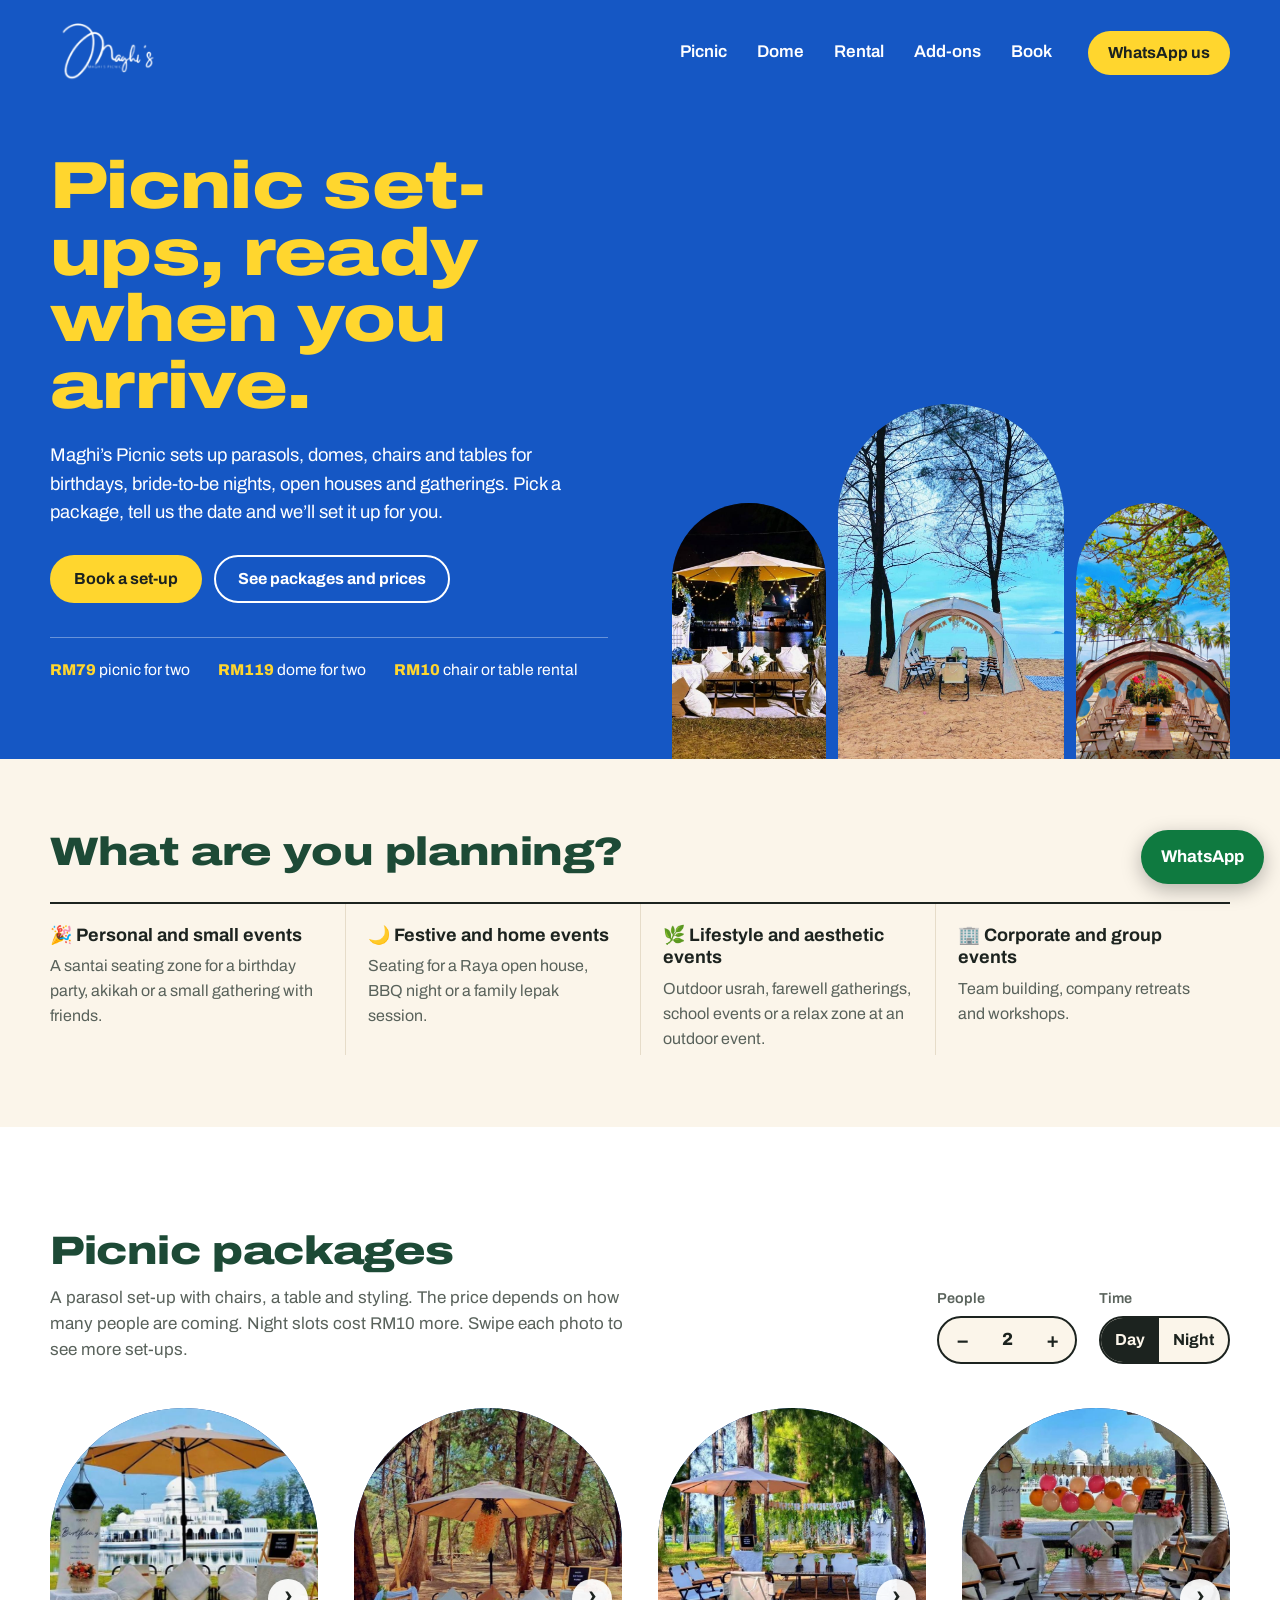
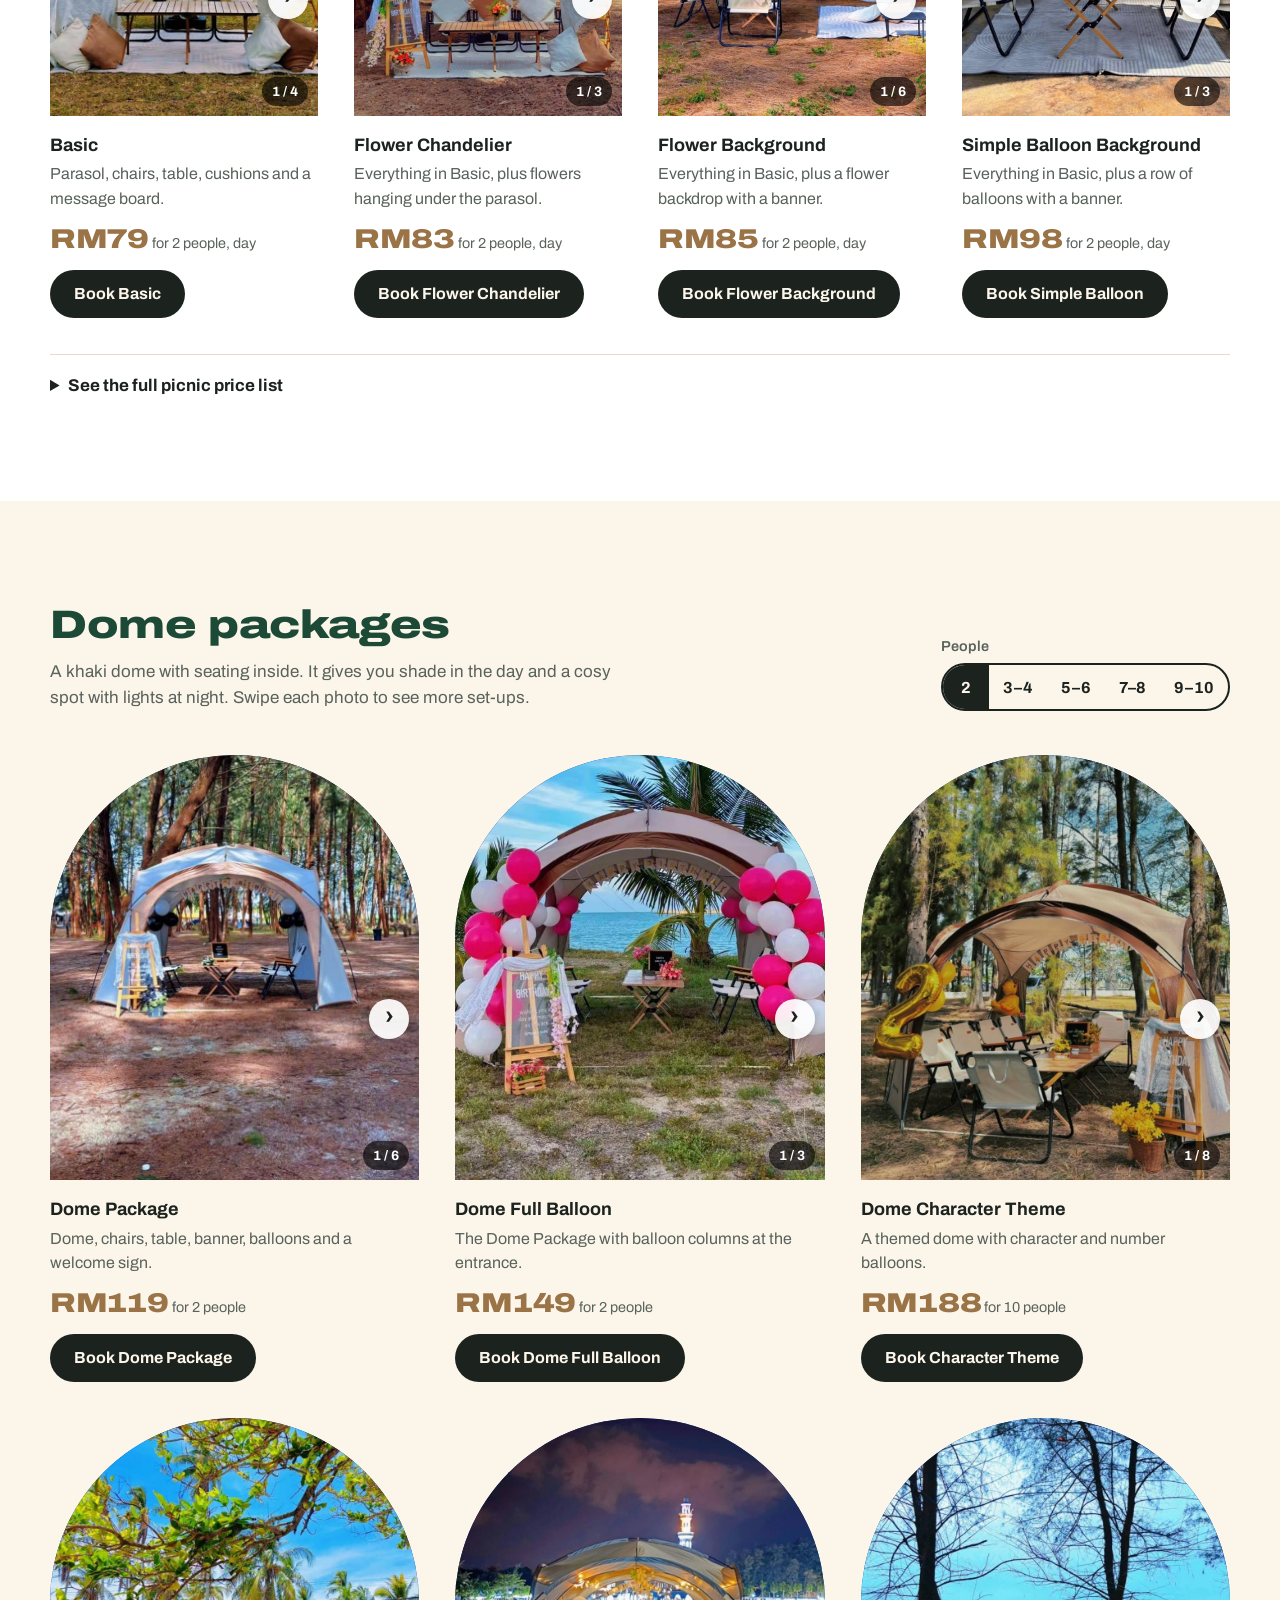
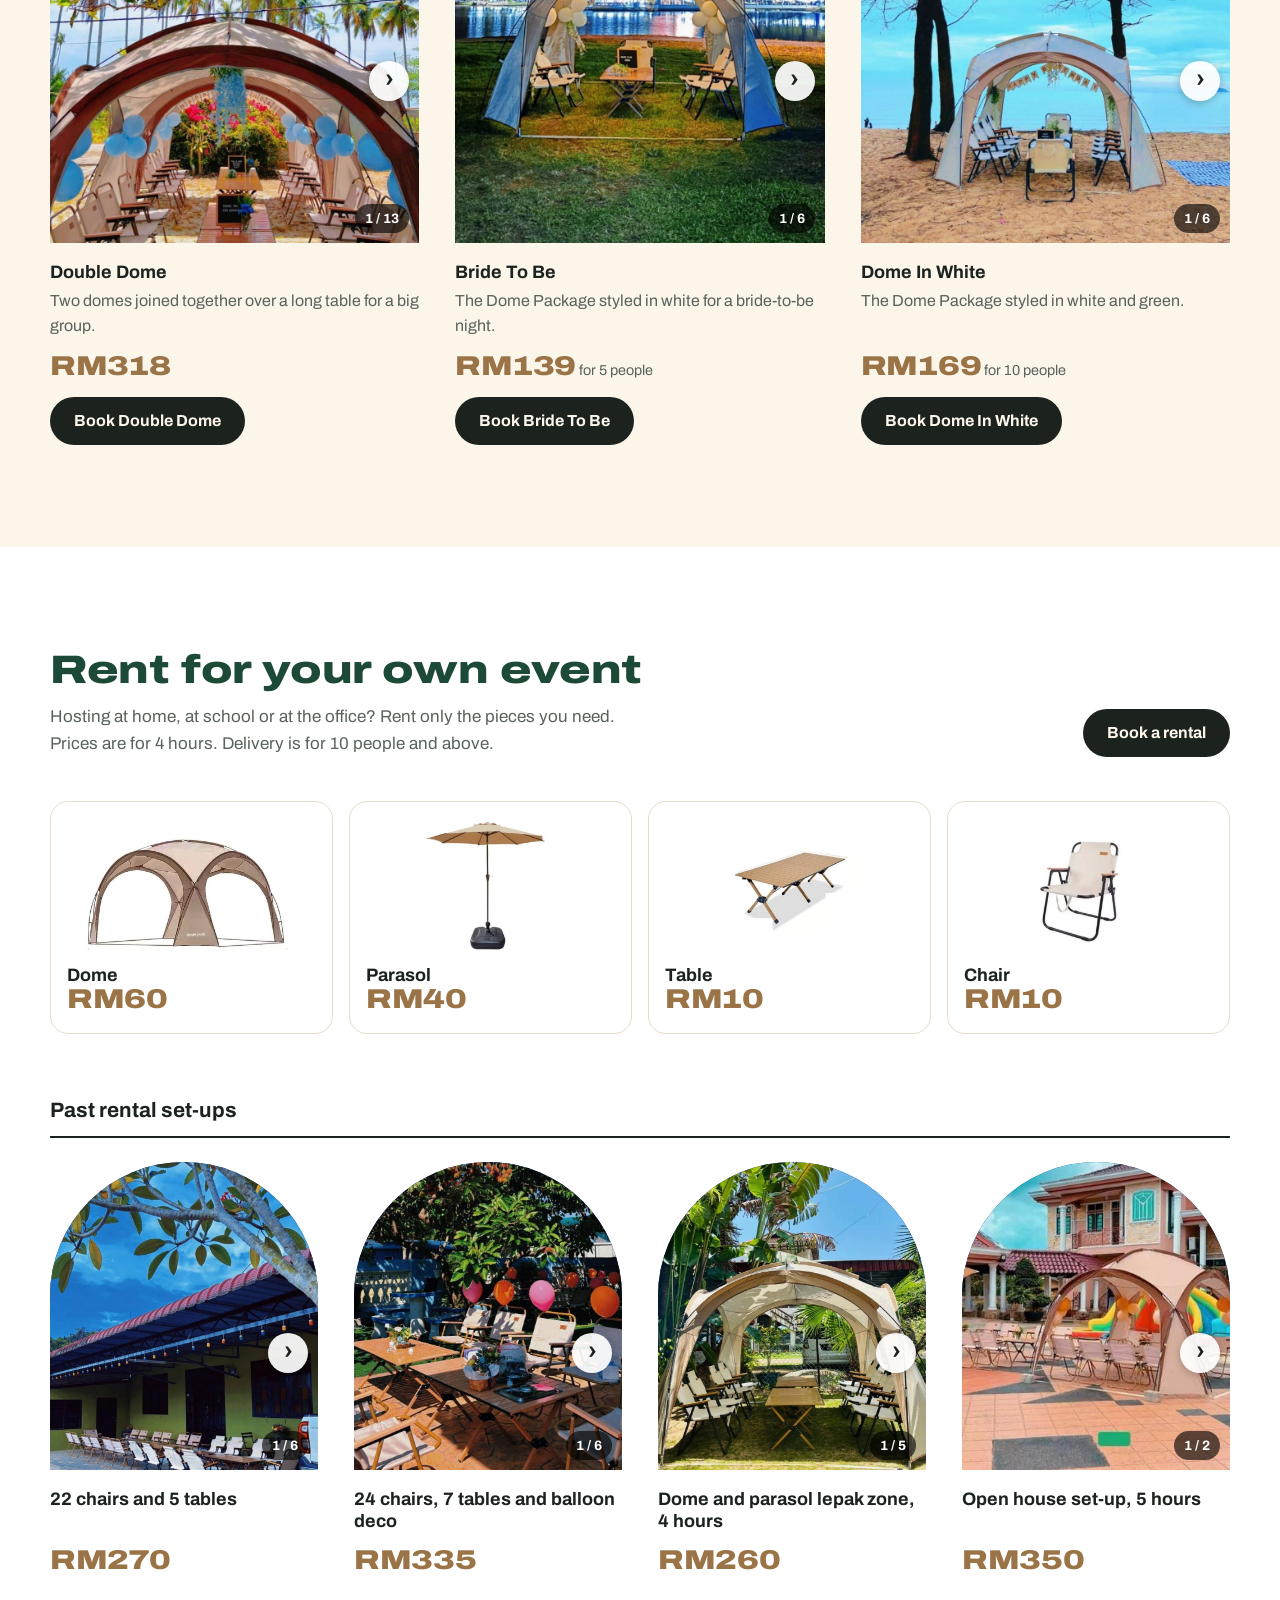
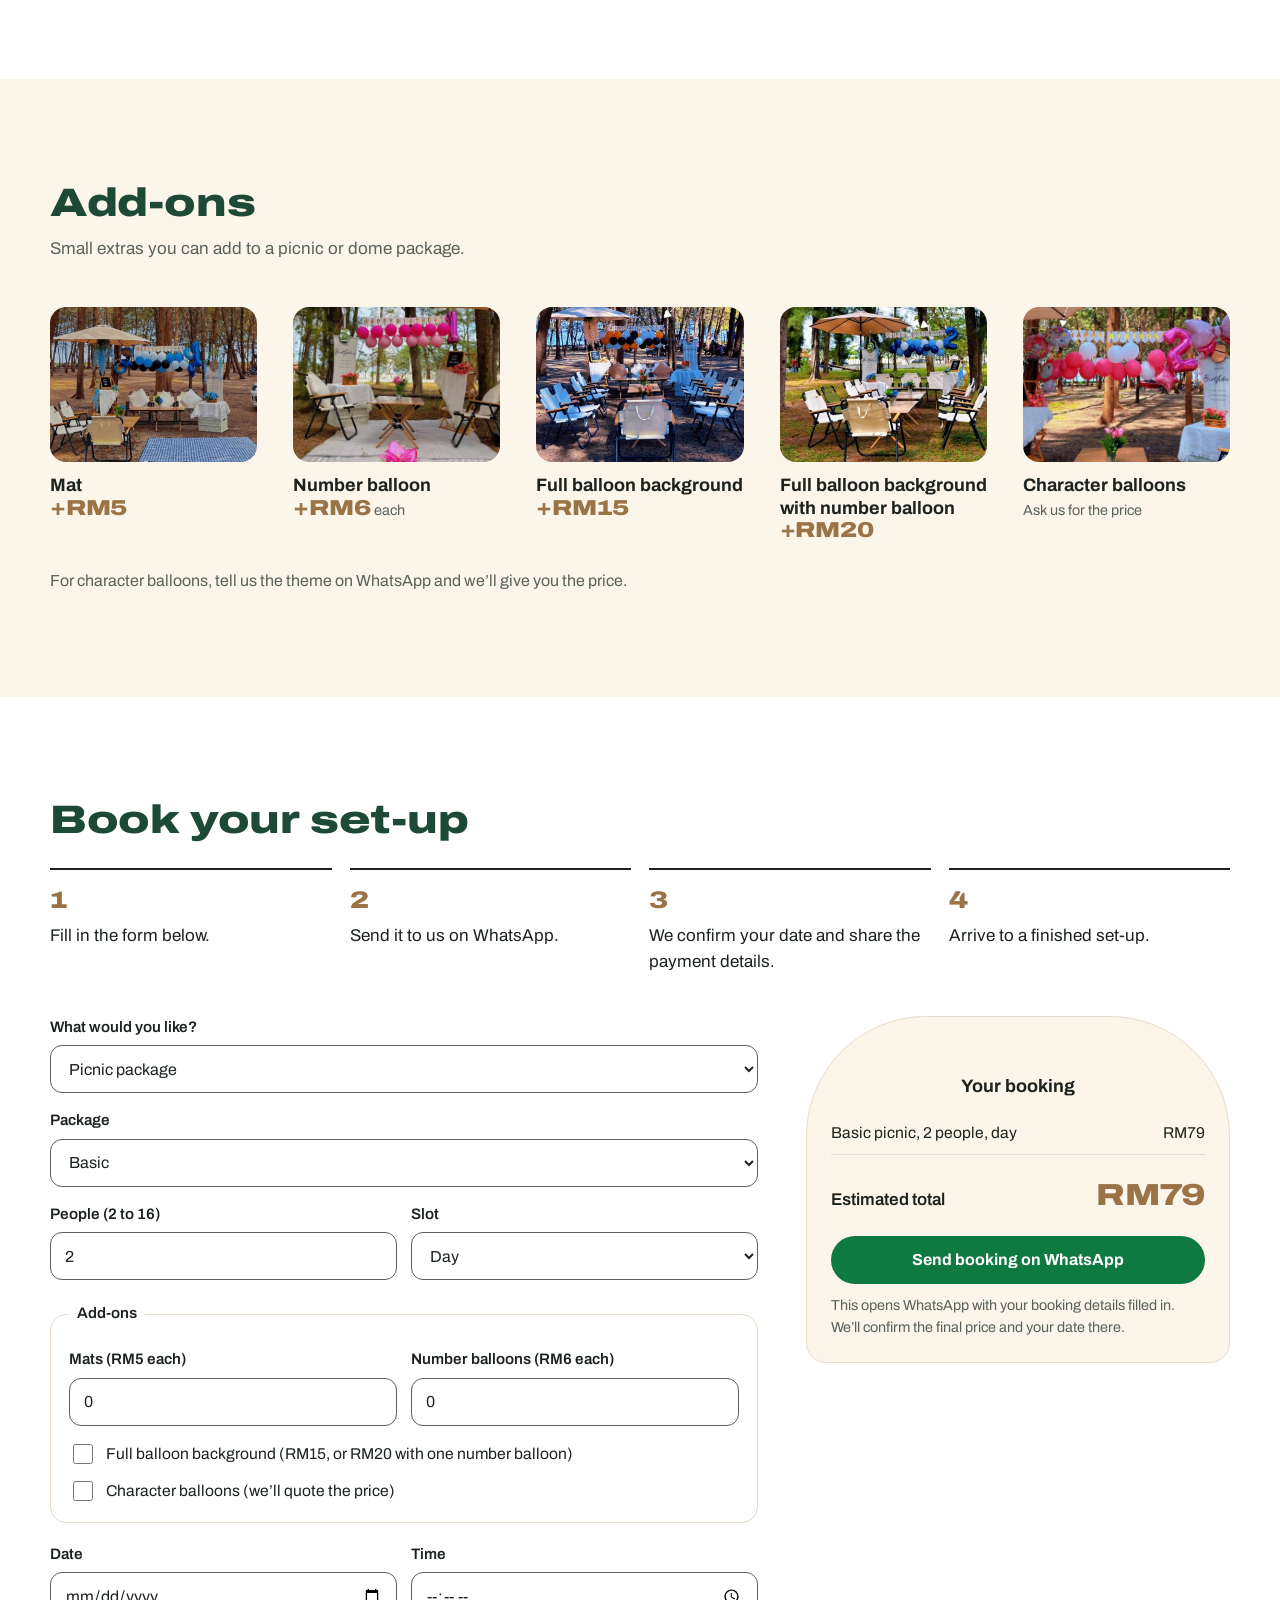
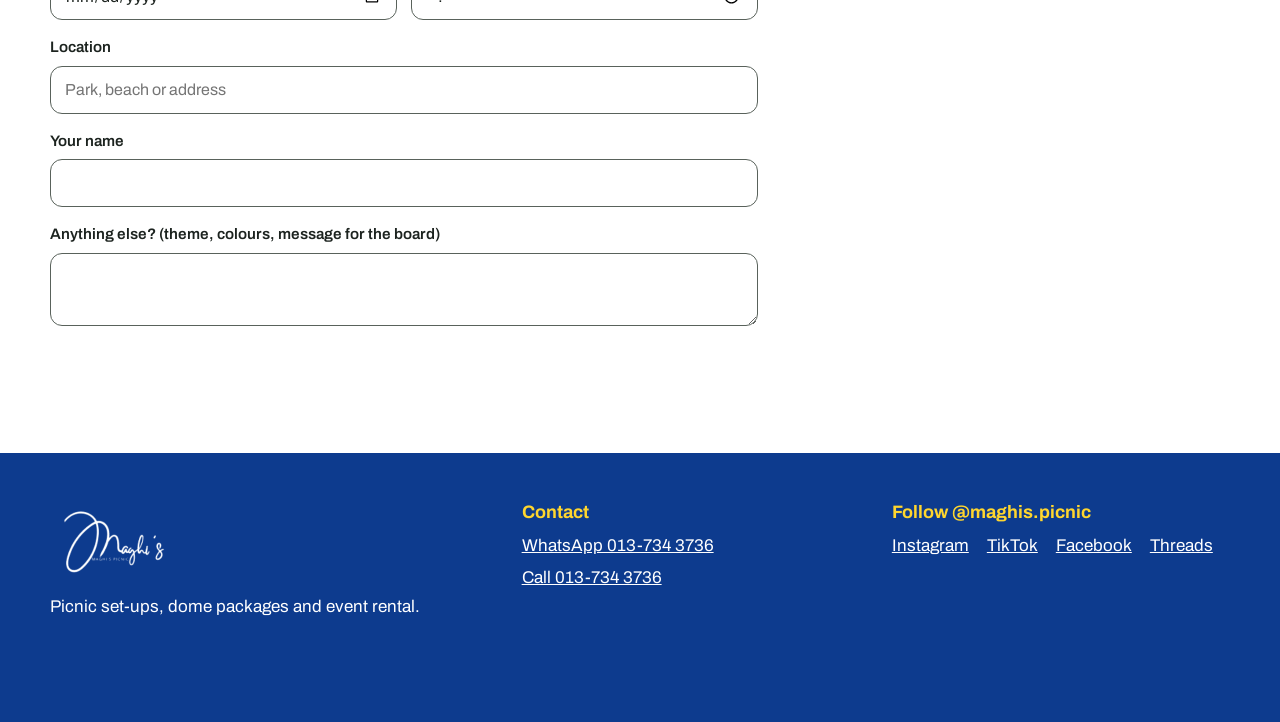
==== commit f9d82df4: "Add files via upload" ====
--- a/index.html
+++ b/index.html
@@ -7,7 +7,7 @@
   <meta name="description" content="Maghi’s Picnic sets up parasols, domes, chairs and tables for birthdays, bride-to-be parties, open houses and gatherings. See packages and book on WhatsApp.">
   <meta property="og:title" content="Maghi’s Picnic">
   <meta property="og:description" content="Picnic set-ups, dome packages and event rental. Book on WhatsApp.">
-  <meta property="og:image" content="images/white-1.jpg">
+  <meta property="og:image" content="images/white/1.jpg">
   <link rel="icon" href="data:image/svg+xml,<svg xmlns='http://www.w3.org/2000/svg' viewBox='0 0 100 100'><text y='.9em' font-size='90'>⛱️</text></svg>">
   <link rel="preconnect" href="https://fonts.googleapis.com">
   <link rel="preconnect" href="https://fonts.gstatic.com" crossorigin>
@@ -27,7 +27,6 @@
         <a href="#dome">Dome</a>
         <a href="#rental">Rental</a>
         <a href="#addons">Add-ons</a>
-        <a href="#gallery">Gallery</a>
         <a href="#book">Book</a>
       </nav>
       <a class="btn btn-sun header-cta" data-wa href="https://wa.me/60137343736">WhatsApp us</a>
@@ -48,9 +47,9 @@
         </ul>
       </div>
       <div class="arches" aria-hidden="true">
-        <div class="arch arch-side"><img src="images/chandelier-2.jpg" alt=""></div>
-        <div class="arch arch-main"><img src="images/white-1.jpg" alt=""></div>
-        <div class="arch arch-side"><img src="images/double-1.jpg" alt=""></div>
+        <div class="arch arch-side"><img src="images/chandelier/2.jpg" alt=""></div>
+        <div class="arch arch-main"><img src="images/white/1.jpg" alt=""></div>
+        <div class="arch arch-side"><img src="images/double/1.jpg" alt=""></div>
       </div>
     </section>
   </div>
@@ -88,7 +87,7 @@
         <div class="section-head">
           <div>
             <h2>Picnic packages</h2>
-            <p class="section-intro">A parasol set-up with chairs, a table and styling. The price depends on how many people are coming. Night slots cost RM10 more.</p>
+            <p class="section-intro">A parasol set-up with chairs, a table and styling. The price depends on how many people are coming. Night slots cost RM10 more. Swipe each photo to see more set-ups.</p>
           </div>
           <div class="controls" role="group" aria-label="Picnic price options">
             <div class="control">
@@ -111,28 +110,68 @@
 
         <div class="grid grid-4">
           <article class="pkg">
-            <div class="arch pkg-photo"><img src="images/basic-1.jpg" alt="Basic picnic set-up with a parasol, three chairs, cushions and a table by the lake" loading="lazy"></div>
+            <div class="arch pkg-photo carousel">
+              <div class="track" tabindex="0" aria-label="Basic picnic photos">
+                <img src="images/basic/1.jpg" alt="Basic picnic, photo 1 of 4" loading="lazy">
+                <img src="images/basic/2.jpg" alt="Basic picnic, photo 2 of 4" loading="lazy">
+                <img src="images/basic/3.jpg" alt="Basic picnic, photo 3 of 4" loading="lazy">
+                <img src="images/basic/4.jpg" alt="Basic picnic, photo 4 of 4" loading="lazy">
+              </div>
+              <button type="button" class="car-btn prev" aria-label="Previous photo">‹</button>
+              <button type="button" class="car-btn next" aria-label="Next photo">›</button>
+              <span class="car-count">1 / 4</span>
+            </div>
             <h3>Basic</h3>
             <p>Parasol, chairs, table, cushions and a message board.</p>
             <p class="price"><span data-price="picnic:basic">RM79</span> <small data-price-note="picnic">for 2 people, day</small></p>
             <button class="btn btn-ink" type="button" data-book="picnic:basic">Book Basic</button>
           </article>
           <article class="pkg">
-            <div class="arch pkg-photo"><img src="images/chandelier-1.jpg" alt="Picnic set-up with flowers hanging under the parasol" loading="lazy"></div>
+            <div class="arch pkg-photo carousel">
+              <div class="track" tabindex="0" aria-label="Flower Chandelier picnic photos">
+                <img src="images/chandelier/1.jpg" alt="Flower Chandelier picnic, photo 1 of 3" loading="lazy">
+                <img src="images/chandelier/2.jpg" alt="Flower Chandelier picnic, photo 2 of 3" loading="lazy">
+                <img src="images/chandelier/3.jpg" alt="Flower Chandelier picnic, photo 3 of 3" loading="lazy">
+              </div>
+              <button type="button" class="car-btn prev" aria-label="Previous photo">‹</button>
+              <button type="button" class="car-btn next" aria-label="Next photo">›</button>
+              <span class="car-count">1 / 3</span>
+            </div>
             <h3>Flower Chandelier</h3>
             <p>Everything in Basic, plus flowers hanging under the parasol.</p>
             <p class="price"><span data-price="picnic:chandelier">RM83</span> <small data-price-note="picnic">for 2 people, day</small></p>
             <button class="btn btn-ink" type="button" data-book="picnic:chandelier">Book Flower Chandelier</button>
           </article>
           <article class="pkg">
-            <div class="arch pkg-photo"><img src="images/flower-1.jpg" alt="Picnic set-up with a hanging flower backdrop and a birthday banner" loading="lazy"></div>
+            <div class="arch pkg-photo carousel">
+              <div class="track" tabindex="0" aria-label="Flower Background picnic photos">
+                <img src="images/flower/1.jpg" alt="Flower Background picnic, photo 1 of 6" loading="lazy">
+                <img src="images/flower/2.jpg" alt="Flower Background picnic, photo 2 of 6" loading="lazy">
+                <img src="images/flower/3.jpg" alt="Flower Background picnic, photo 3 of 6" loading="lazy">
+                <img src="images/flower/4.jpg" alt="Flower Background picnic, photo 4 of 6" loading="lazy">
+                <img src="images/flower/5.jpg" alt="Flower Background picnic, photo 5 of 6" loading="lazy">
+                <img src="images/flower/6.jpg" alt="Flower Background picnic, photo 6 of 6" loading="lazy">
+              </div>
+              <button type="button" class="car-btn prev" aria-label="Previous photo">‹</button>
+              <button type="button" class="car-btn next" aria-label="Next photo">›</button>
+              <span class="car-count">1 / 6</span>
+            </div>
             <h3>Flower Background</h3>
             <p>Everything in Basic, plus a flower backdrop with a banner.</p>
             <p class="price"><span data-price="picnic:flower">RM85</span> <small data-price-note="picnic">for 2 people, day</small></p>
             <button class="btn btn-ink" type="button" data-book="picnic:flower">Book Flower Background</button>
           </article>
           <article class="pkg">
-            <div class="arch pkg-photo"><img src="images/balloon-1.jpg" alt="Picnic set-up with a row of balloons and a birthday banner" loading="lazy"></div>
+            <div class="arch pkg-photo carousel">
+              <div class="track" tabindex="0" aria-label="Simple Balloon Background picnic photos">
+                <img src="images/balloon/1.jpg" alt="Simple Balloon Background picnic, photo 1 of 3" loading="lazy">
+                <img src="images/balloon/2.jpg" alt="Simple Balloon Background picnic, photo 2 of 3" loading="lazy">
+                <img src="images/balloon/3.jpg" alt="Simple Balloon Background picnic, photo 3 of 3" loading="lazy">
+              </div>
+              <button type="button" class="car-btn prev" aria-label="Previous photo">‹</button>
+              <button type="button" class="car-btn next" aria-label="Next photo">›</button>
+              <span class="car-count">1 / 3</span>
+            </div>
             <h3>Simple Balloon Background</h3>
             <p>Everything in Basic, plus a row of balloons with a banner.</p>
             <p class="price"><span data-price="picnic:balloon">RM98</span> <small data-price-note="picnic">for 2 people, day</small></p>
@@ -158,7 +197,7 @@
         <div class="section-head">
           <div>
             <h2>Dome packages</h2>
-            <p class="section-intro">A khaki dome with seating inside. It gives you shade in the day and a cosy spot with lights at night.</p>
+            <p class="section-intro">A khaki dome with seating inside. It gives you shade in the day and a cosy spot with lights at night. Swipe each photo to see more set-ups.</p>
           </div>
           <div class="controls" role="group" aria-label="Dome price options">
             <div class="control">
@@ -176,42 +215,120 @@
 
         <div class="grid grid-3">
           <article class="pkg">
-            <div class="arch pkg-photo"><img src="images/dome-1.jpg" alt="Dome set up under the trees with chairs, a table, a banner and balloons" loading="lazy"></div>
+            <div class="arch pkg-photo carousel">
+              <div class="track" tabindex="0" aria-label="Dome Package photos">
+                <img src="images/dome/1.jpg" alt="Dome Package, photo 1 of 6" loading="lazy">
+                <img src="images/dome/2.jpg" alt="Dome Package, photo 2 of 6" loading="lazy">
+                <img src="images/dome/3.jpg" alt="Dome Package, photo 3 of 6" loading="lazy">
+                <img src="images/dome/4.jpg" alt="Dome Package, photo 4 of 6" loading="lazy">
+                <img src="images/dome/5.jpg" alt="Dome Package, photo 5 of 6" loading="lazy">
+                <img src="images/dome/6.jpg" alt="Dome Package, photo 6 of 6" loading="lazy">
+              </div>
+              <button type="button" class="car-btn prev" aria-label="Previous photo">‹</button>
+              <button type="button" class="car-btn next" aria-label="Next photo">›</button>
+              <span class="car-count">1 / 6</span>
+            </div>
             <h3>Dome Package</h3>
             <p>Dome, chairs, table, banner, balloons and a welcome sign.</p>
             <p class="price"><span data-price="dome:dome">RM119</span> <small data-price-note="dome">for 2 people</small></p>
             <button class="btn btn-ink" type="button" data-book="dome:dome">Book Dome Package</button>
           </article>
           <article class="pkg">
-            <div class="arch pkg-photo"><img src="images/fullballoon-1.jpg" alt="Dome with pink and white balloon columns at the entrance, by the sea" loading="lazy"></div>
+            <div class="arch pkg-photo carousel">
+              <div class="track" tabindex="0" aria-label="Dome Full Balloon photos">
+                <img src="images/fullballoon/1.jpg" alt="Dome Full Balloon, photo 1 of 3" loading="lazy">
+                <img src="images/fullballoon/2.jpg" alt="Dome Full Balloon, photo 2 of 3" loading="lazy">
+                <img src="images/fullballoon/3.jpg" alt="Dome Full Balloon, photo 3 of 3" loading="lazy">
+              </div>
+              <button type="button" class="car-btn prev" aria-label="Previous photo">‹</button>
+              <button type="button" class="car-btn next" aria-label="Next photo">›</button>
+              <span class="car-count">1 / 3</span>
+            </div>
             <h3>Dome Full Balloon</h3>
             <p>The Dome Package with balloon columns at the entrance.</p>
             <p class="price"><span data-price="dome:fullballoon">RM149</span> <small data-price-note="dome">for 2 people</small></p>
             <button class="btn btn-ink" type="button" data-book="dome:fullballoon">Book Dome Full Balloon</button>
           </article>
           <article class="pkg">
-            <div class="arch pkg-photo"><img src="images/character-1.jpg" alt="Dome with a gold number balloon and yellow duck balloons" loading="lazy"></div>
+            <div class="arch pkg-photo carousel">
+              <div class="track" tabindex="0" aria-label="Dome Character Theme photos">
+                <img src="images/character/1.jpg" alt="Dome Character Theme, photo 1 of 8" loading="lazy">
+                <img src="images/character/2.jpg" alt="Dome Character Theme, photo 2 of 8" loading="lazy">
+                <img src="images/character/3.jpg" alt="Dome Character Theme, photo 3 of 8" loading="lazy">
+                <img src="images/character/4.jpg" alt="Dome Character Theme, photo 4 of 8" loading="lazy">
+                <img src="images/character/5.jpg" alt="Dome Character Theme, photo 5 of 8" loading="lazy">
+                <img src="images/character/6.jpg" alt="Dome Character Theme, photo 6 of 8" loading="lazy">
+                <img src="images/character/7.jpg" alt="Dome Character Theme, photo 7 of 8" loading="lazy">
+                <img src="images/character/8.jpg" alt="Dome Character Theme, photo 8 of 8" loading="lazy">
+              </div>
+              <button type="button" class="car-btn prev" aria-label="Previous photo">‹</button>
+              <button type="button" class="car-btn next" aria-label="Next photo">›</button>
+              <span class="car-count">1 / 8</span>
+            </div>
             <h3>Dome Character Theme</h3>
             <p>A themed dome with character and number balloons.</p>
             <p class="price"><span>RM188</span> <small>for 10 people</small></p>
             <button class="btn btn-ink" type="button" data-book="dome:character">Book Character Theme</button>
           </article>
           <article class="pkg">
-            <div class="arch pkg-photo"><img src="images/double-1.jpg" alt="Two domes joined together over a long table with blue balloons" loading="lazy"></div>
+            <div class="arch pkg-photo carousel">
+              <div class="track" tabindex="0" aria-label="Double Dome photos">
+                <img src="images/double/1.jpg" alt="Double Dome, photo 1 of 13" loading="lazy">
+                <img src="images/double/2.jpg" alt="Double Dome, photo 2 of 13" loading="lazy">
+                <img src="images/double/3.jpg" alt="Double Dome, photo 3 of 13" loading="lazy">
+                <img src="images/double/4.jpg" alt="Double Dome, photo 4 of 13" loading="lazy">
+                <img src="images/double/5.jpg" alt="Double Dome, photo 5 of 13" loading="lazy">
+                <img src="images/double/6.jpg" alt="Double Dome, photo 6 of 13" loading="lazy">
+                <img src="images/double/7.jpg" alt="Double Dome, photo 7 of 13" loading="lazy">
+                <img src="images/double/8.jpg" alt="Double Dome, photo 8 of 13" loading="lazy">
+                <img src="images/double/9.jpg" alt="Double Dome, photo 9 of 13" loading="lazy">
+                <img src="images/double/10.jpg" alt="Double Dome, photo 10 of 13" loading="lazy">
+                <img src="images/double/11.jpg" alt="Double Dome, photo 11 of 13" loading="lazy">
+                <img src="images/double/12.jpg" alt="Double Dome, photo 12 of 13" loading="lazy">
+                <img src="images/double/13.jpg" alt="Double Dome, photo 13 of 13" loading="lazy">
+              </div>
+              <button type="button" class="car-btn prev" aria-label="Previous photo">‹</button>
+              <button type="button" class="car-btn next" aria-label="Next photo">›</button>
+              <span class="car-count">1 / 13</span>
+            </div>
             <h3>Double Dome</h3>
             <p>Two domes joined together over a long table for a big group.</p>
             <p class="price"><span>RM318</span></p>
             <button class="btn btn-ink" type="button" data-book="dome:double">Book Double Dome</button>
           </article>
           <article class="pkg">
-            <div class="arch pkg-photo"><img src="images/bride-1.jpg" alt="Dome lit with fairy lights at night for a bride-to-be celebration" loading="lazy"></div>
+            <div class="arch pkg-photo carousel">
+              <div class="track" tabindex="0" aria-label="Bride To Be dome photos">
+                <img src="images/bride/1.jpg" alt="Bride To Be dome, photo 1 of 6" loading="lazy">
+                <img src="images/bride/2.jpg" alt="Bride To Be dome, photo 2 of 6" loading="lazy">
+                <img src="images/bride/3.jpg" alt="Bride To Be dome, photo 3 of 6" loading="lazy">
+                <img src="images/bride/4.jpg" alt="Bride To Be dome, photo 4 of 6" loading="lazy">
+                <img src="images/bride/5.jpg" alt="Bride To Be dome, photo 5 of 6" loading="lazy">
+                <img src="images/bride/6.jpg" alt="Bride To Be dome, photo 6 of 6" loading="lazy">
+              </div>
+              <button type="button" class="car-btn prev" aria-label="Previous photo">‹</button>
+              <button type="button" class="car-btn next" aria-label="Next photo">›</button>
+              <span class="car-count">1 / 6</span>
+            </div>
             <h3>Bride To Be</h3>
             <p>The Dome Package styled in white for a bride-to-be night.</p>
             <p class="price"><span>RM139</span> <small>for 5 people</small></p>
             <button class="btn btn-ink" type="button" data-book="dome:bride">Book Bride To Be</button>
           </article>
           <article class="pkg">
-            <div class="arch pkg-photo"><img src="images/white-1.jpg" alt="Dome on the beach styled in white and green" loading="lazy"></div>
+            <div class="arch pkg-photo carousel">
+              <div class="track" tabindex="0" aria-label="Dome In White photos">
+                <img src="images/white/1.jpg" alt="Dome In White, photo 1 of 6" loading="lazy">
+                <img src="images/white/2.jpg" alt="Dome In White, photo 2 of 6" loading="lazy">
+                <img src="images/white/3.jpg" alt="Dome In White, photo 3 of 6" loading="lazy">
+                <img src="images/white/4.jpg" alt="Dome In White, photo 4 of 6" loading="lazy">
+                <img src="images/white/5.jpg" alt="Dome In White, photo 5 of 6" loading="lazy">
+                <img src="images/white/6.jpg" alt="Dome In White, photo 6 of 6" loading="lazy">
+              </div>
+              <button type="button" class="car-btn prev" aria-label="Previous photo">‹</button>
+              <button type="button" class="car-btn next" aria-label="Next photo">›</button>
+              <span class="car-count">1 / 6</span>
+            </div>
             <h3>Dome In White</h3>
             <p>The Dome Package styled in white and green.</p>
             <p class="price"><span>RM169</span> <small>for 10 people</small></p>
@@ -232,23 +349,78 @@
           <button class="btn btn-ink" type="button" data-book="rental:custom">Book a rental</button>
         </div>
 
-        <div class="rental">
-          <div class="items">
-            <div class="item"><img src="images/item-dome.jpg" alt="Khaki dome" loading="lazy"><h3>Dome</h3><p class="price"><span>RM60</span></p></div>
-            <div class="item"><img src="images/item-parasol.jpg" alt="Khaki parasol with base" loading="lazy"><h3>Parasol</h3><p class="price"><span>RM40</span></p></div>
-            <div class="item"><img src="images/item-table.jpg" alt="Folding wooden table" loading="lazy"><h3>Table</h3><p class="price"><span>RM10</span></p></div>
-            <div class="item"><img src="images/item-chair.jpg" alt="Folding camping chair" loading="lazy"><h3>Chair</h3><p class="price"><span>RM10</span></p></div>
-          </div>
-
-          <div class="setups">
-            <h3>What past rentals cost</h3>
-            <ul>
-              <li><img src="images/setup-chairs.jpg" alt="Rows of chairs and tables outside a house" loading="lazy"><div><b>22 chairs and 5 tables</b><span>RM270</span></div></li>
-              <li><img src="images/setup-kesyukuran.jpg" alt="Garden set-up with tables, chairs and balloons" loading="lazy"><div><b>24 chairs, 7 tables and balloon deco</b><span>RM335</span></div></li>
-              <li><img src="images/setup-lepak.jpg" alt="Dome and parasol set up in a garden" loading="lazy"><div><b>Dome and parasol lepak zone, 4 hours</b><span>RM260</span></div></li>
-              <li><img src="images/setup-openhouse.jpg" alt="Dome, parasol and chairs in front of a house" loading="lazy"><div><b>Open house set-up, 5 hours</b><span>RM350</span></div></li>
-            </ul>
-          </div>
+        <div class="items">
+          <div class="item"><img src="images/item-dome.jpg" alt="Khaki dome" loading="lazy"><h3>Dome</h3><p class="price"><span>RM60</span></p></div>
+          <div class="item"><img src="images/item-parasol.jpg" alt="Khaki parasol with base" loading="lazy"><h3>Parasol</h3><p class="price"><span>RM40</span></p></div>
+          <div class="item"><img src="images/item-table.jpg" alt="Folding wooden table" loading="lazy"><h3>Table</h3><p class="price"><span>RM10</span></p></div>
+          <div class="item"><img src="images/item-chair.jpg" alt="Folding camping chair" loading="lazy"><h3>Chair</h3><p class="price"><span>RM10</span></p></div>
+        </div>
+
+        <h3 class="subhead">Past rental set-ups</h3>
+        <div class="grid grid-4">
+          <article class="pkg">
+            <div class="arch pkg-photo carousel">
+              <div class="track" tabindex="0" aria-label="22 chairs and 5 tables rental photos">
+                <img src="images/rental-chairs/1.jpg" alt="22 chairs and 5 tables rental, photo 1 of 6" loading="lazy">
+                <img src="images/rental-chairs/2.jpg" alt="22 chairs and 5 tables rental, photo 2 of 6" loading="lazy">
+                <img src="images/rental-chairs/3.jpg" alt="22 chairs and 5 tables rental, photo 3 of 6" loading="lazy">
+                <img src="images/rental-chairs/4.jpg" alt="22 chairs and 5 tables rental, photo 4 of 6" loading="lazy">
+                <img src="images/rental-chairs/5.jpg" alt="22 chairs and 5 tables rental, photo 5 of 6" loading="lazy">
+                <img src="images/rental-chairs/6.jpg" alt="22 chairs and 5 tables rental, photo 6 of 6" loading="lazy">
+              </div>
+              <button type="button" class="car-btn prev" aria-label="Previous photo">‹</button>
+              <button type="button" class="car-btn next" aria-label="Next photo">›</button>
+              <span class="car-count">1 / 6</span>
+            </div>
+            <h3>22 chairs and 5 tables</h3>
+            <p class="price"><span>RM270</span></p>
+          </article>
+          <article class="pkg">
+            <div class="arch pkg-photo carousel">
+              <div class="track" tabindex="0" aria-label="24 chairs, 7 tables and balloon deco rental photos">
+                <img src="images/rental-kesyukuran/1.jpg" alt="24 chairs, 7 tables and balloon deco rental, photo 1 of 6" loading="lazy">
+                <img src="images/rental-kesyukuran/2.jpg" alt="24 chairs, 7 tables and balloon deco rental, photo 2 of 6" loading="lazy">
+                <img src="images/rental-kesyukuran/3.jpg" alt="24 chairs, 7 tables and balloon deco rental, photo 3 of 6" loading="lazy">
+                <img src="images/rental-kesyukuran/4.jpg" alt="24 chairs, 7 tables and balloon deco rental, photo 4 of 6" loading="lazy">
+                <img src="images/rental-kesyukuran/5.jpg" alt="24 chairs, 7 tables and balloon deco rental, photo 5 of 6" loading="lazy">
+                <img src="images/rental-kesyukuran/6.jpg" alt="24 chairs, 7 tables and balloon deco rental, photo 6 of 6" loading="lazy">
+              </div>
+              <button type="button" class="car-btn prev" aria-label="Previous photo">‹</button>
+              <button type="button" class="car-btn next" aria-label="Next photo">›</button>
+              <span class="car-count">1 / 6</span>
+            </div>
+            <h3>24 chairs, 7 tables and balloon deco</h3>
+            <p class="price"><span>RM335</span></p>
+          </article>
+          <article class="pkg">
+            <div class="arch pkg-photo carousel">
+              <div class="track" tabindex="0" aria-label="Dome and parasol lepak zone photos">
+                <img src="images/rental-lepak/1.jpg" alt="Dome and parasol lepak zone, photo 1 of 5" loading="lazy">
+                <img src="images/rental-lepak/2.jpg" alt="Dome and parasol lepak zone, photo 2 of 5" loading="lazy">
+                <img src="images/rental-lepak/3.jpg" alt="Dome and parasol lepak zone, photo 3 of 5" loading="lazy">
+                <img src="images/rental-lepak/4.jpg" alt="Dome and parasol lepak zone, photo 4 of 5" loading="lazy">
+                <img src="images/rental-lepak/5.jpg" alt="Dome and parasol lepak zone, photo 5 of 5" loading="lazy">
+              </div>
+              <button type="button" class="car-btn prev" aria-label="Previous photo">‹</button>
+              <button type="button" class="car-btn next" aria-label="Next photo">›</button>
+              <span class="car-count">1 / 5</span>
+            </div>
+            <h3>Dome and parasol lepak zone, 4 hours</h3>
+            <p class="price"><span>RM260</span></p>
+          </article>
+          <article class="pkg">
+            <div class="arch pkg-photo carousel">
+              <div class="track" tabindex="0" aria-label="Open house set-up photos">
+                <img src="images/rental-openhouse/1.jpg" alt="Open house set-up, photo 1 of 2" loading="lazy">
+                <img src="images/rental-openhouse/2.jpg" alt="Open house set-up, photo 2 of 2" loading="lazy">
+              </div>
+              <button type="button" class="car-btn prev" aria-label="Previous photo">‹</button>
+              <button type="button" class="car-btn next" aria-label="Next photo">›</button>
+              <span class="car-count">1 / 2</span>
+            </div>
+            <h3>Open house set-up, 5 hours</h3>
+            <p class="price"><span>RM350</span></p>
+          </article>
         </div>
       </div>
     </section>
@@ -258,43 +430,19 @@
       <div class="wrap">
         <h2>Add-ons</h2>
         <p class="section-intro">Small extras you can add to a picnic or dome package.</p>
-        <div class="grid grid-4 addons">
-          <div class="addon"><img src="images/addon-mat.jpg" alt="Picnic mat beside the set-up" loading="lazy"><h3>Mat</h3><p class="price"><span>+RM5</span></p></div>
-          <div class="addon"><img src="images/addon-number.jpg" alt="Pink number balloon beside a balloon row" loading="lazy"><h3>Number balloon</h3><p class="price"><span>+RM6</span> <small>each</small></p></div>
-          <div class="addon"><img src="images/addon-fullballoon.jpg" alt="Full balloon background behind a picnic set-up" loading="lazy"><h3>Full balloon background</h3><p class="price"><span>+RM15</span></p></div>
-          <div class="addon"><img src="images/addon-fullnumber.jpg" alt="Full balloon background with a number balloon" loading="lazy"><h3>Full balloon background with number balloon</h3><p class="price"><span>+RM20</span></p></div>
-        </div>
-        <p class="fineprint">Want character balloons? Tell us the theme on WhatsApp and we’ll give you the price.</p>
-      </div>
-    </section>
-
-    <!-- ============ GALLERY ============ -->
-    <section class="section section-paper" id="gallery">
-      <div class="wrap">
-        <h2>Past set-ups</h2>
-        <p class="section-intro">Tap a photo to see it bigger.</p>
-        <div class="gallery">
-          <button type="button"><img src="images/g-01.jpg" alt="Chairs and tables set up outside a house for rental" loading="lazy"></button>
-          <button type="button"><img src="images/g-03.jpg" alt="Dome with fairy lights at dusk" loading="lazy"></button>
-          <button type="button"><img src="images/g-07.jpg" alt="View from inside a dome looking out to the sea" loading="lazy"></button>
-          <button type="button"><img src="images/g-08.jpg" alt="Picnic set-up at night with lights" loading="lazy"></button>
-          <button type="button"><img src="images/g-05.jpg" alt="Double dome with brown and cream balloons" loading="lazy"></button>
-          <button type="button"><img src="images/g-02.jpg" alt="Garden set-up under a pergola with balloons" loading="lazy"></button>
-          <button type="button"><img src="images/g-09.jpg" alt="Picnic for twelve people under the trees" loading="lazy"></button>
-          <button type="button"><img src="images/g-06.jpg" alt="Dome by the water at night" loading="lazy"></button>
-          <button type="button"><img src="images/g-13.jpg" alt="Dome with a gold number balloon" loading="lazy"></button>
-          <button type="button"><img src="images/g-12.jpg" alt="Ramadan open house set-up in front of a house" loading="lazy"></button>
-          <button type="button"><img src="images/g-11.jpg" alt="Dome with chairs and tables in a garden" loading="lazy"></button>
-          <button type="button"><img src="images/g-14.jpg" alt="Bride-to-be picnic with purple flowers" loading="lazy"></button>
-          <button type="button"><img src="images/g-10.jpg" alt="Dome with orange balloon columns at night" loading="lazy"></button>
-          <button type="button"><img src="images/g-04.jpg" alt="Inside a double dome with blue flowers" loading="lazy"></button>
-          <button type="button"><img src="images/g-15.jpg" alt="Long row of tables and chairs for an event" loading="lazy"></button>
-        </div>
+        <div class="grid addons">
+          <div class="addon"><button type="button" class="zoom"><img src="images/addon/1.jpg" alt="Picnic mat beside the set-up" loading="lazy"></button><h3>Mat</h3><p class="price"><span>+RM5</span></p></div>
+          <div class="addon"><button type="button" class="zoom"><img src="images/addon/2.jpg" alt="Pink number balloon beside a balloon row" loading="lazy"></button><h3>Number balloon</h3><p class="price"><span>+RM6</span> <small>each</small></p></div>
+          <div class="addon"><button type="button" class="zoom"><img src="images/addon/3.jpg" alt="Full balloon background behind a picnic set-up" loading="lazy"></button><h3>Full balloon background</h3><p class="price"><span>+RM15</span></p></div>
+          <div class="addon"><button type="button" class="zoom"><img src="images/addon/4.jpg" alt="Full balloon background with a number balloon" loading="lazy"></button><h3>Full balloon background with number balloon</h3><p class="price"><span>+RM20</span></p></div>
+          <div class="addon"><button type="button" class="zoom"><img src="images/addon/5.jpg" alt="Character balloons beside a balloon row" loading="lazy"></button><h3>Character balloons</h3><p class="price"><small>Ask us for the price</small></p></div>
+        </div>
+        <p class="fineprint">For character balloons, tell us the theme on WhatsApp and we’ll give you the price.</p>
       </div>
     </section>
 
     <!-- ============ BOOKING ============ -->
-    <section class="section" id="book">
+    <section class="section section-paper" id="book">
       <div class="wrap">
         <h2>Book your set-up</h2>
         <ol class="steps">
@@ -429,6 +577,9 @@
   <!-- Photo viewer -->
   <dialog id="viewer" aria-label="Photo viewer">
     <img src="" alt="">
+    <button type="button" class="v-btn v-prev" id="viewer-prev" aria-label="Previous photo">‹</button>
+    <button type="button" class="v-btn v-next" id="viewer-next" aria-label="Next photo">›</button>
+    <span class="v-count" id="viewer-count"></span>
     <button type="button" id="viewer-close">Close</button>
   </dialog>
 
--- a/style.css
+++ b/style.css
@@ -198,41 +198,70 @@
 thead th { font-size: .92rem; border-bottom: 2px solid var(--ink); }
 
 /* ---------- Rental ---------- */
-.rental { display: grid; grid-template-columns: 1.1fr .9fr; gap: clamp(28px, 4vw, 56px); margin-top: clamp(28px, 4vw, 44px); }
-.items { display: grid; grid-template-columns: repeat(2, 1fr); gap: 16px; align-content: start; }
+.items { display: grid; grid-template-columns: repeat(4, 1fr); gap: 16px; margin-top: clamp(28px, 4vw, 44px); }
 .item { padding: 14px 16px 16px; border: 1px solid var(--line); border-radius: 18px; background: var(--tile); color: #1c231f; }
 .item img { width: 100%; aspect-ratio: 16 / 9; object-fit: contain; }
 .item h3 { margin-top: 8px; }
 .item .price span { color: #9a7347; }
-.setups h3 { padding-bottom: 12px; border-bottom: 2px solid var(--ink); }
-.setups li { display: flex; gap: 16px; align-items: center; padding-block: 14px; border-bottom: 1px solid var(--line); }
-.setups img { width: 84px; height: 84px; object-fit: cover; border-radius: 999px 999px 8px 8px; flex: none; }
-.setups b { display: block; font-weight: 600; }
-.setups span { font-family: var(--display); font-stretch: 125%; font-weight: 850; color: var(--khaki); font-size: 1.25rem; }
+.subhead { margin-top: clamp(40px, 6vw, 64px); padding-bottom: 12px; border-bottom: 2px solid var(--ink); font-size: 1.3rem; }
+.subhead + .grid { margin-top: 24px; }
+
+/* ---------- Photo carousels ---------- */
+.carousel { position: relative; }
+.track {
+  display: flex; height: 100%;
+  overflow-x: auto; overscroll-behavior-x: contain;
+  scroll-snap-type: x mandatory; scrollbar-width: none;
+}
+.track::-webkit-scrollbar { display: none; }
+.track img { flex: 0 0 100%; scroll-snap-align: start; cursor: zoom-in; }
+.car-btn {
+  position: absolute; top: 62%; transform: translateY(-50%);
+  width: 40px; height: 40px; padding: 0 0 3px;
+  border: 0; border-radius: 50%;
+  background: rgba(255, 255, 255, .92); color: #1c231f;
+  font: 700 1.6rem/1 var(--body); cursor: pointer;
+  box-shadow: 0 2px 8px rgba(0, 0, 0, .25);
+}
+.car-btn:hover { background: var(--sun); }
+.car-btn[disabled] { opacity: 0; pointer-events: none; }
+.prev { left: 10px; }
+.next { right: 10px; }
+.car-count {
+  position: absolute; right: 10px; bottom: 10px;
+  padding: 4px 10px; border-radius: 999px;
+  background: rgba(0, 0, 0, .62); color: #fff;
+  font-size: .85rem; font-weight: 700; font-variant-numeric: tabular-nums;
+  pointer-events: none;
+}
 
 /* ---------- Add-ons ---------- */
+.addons { grid-template-columns: repeat(5, 1fr); }
+.zoom { display: block; width: 100%; padding: 0; border: 0; background: none; cursor: zoom-in; }
 .addon img { width: 100%; aspect-ratio: 4 / 3; object-fit: cover; border-radius: 16px; }
 .addon h3 { margin-top: 12px; }
 .addon .price span { font-size: 1.35rem; }
 .addons + .fineprint { margin-top: 24px; font-size: 1rem; }
 
-/* ---------- Gallery ---------- */
-.gallery { columns: 4 220px; column-gap: 14px; margin-top: 28px; }
-.gallery button {
-  display: block; width: 100%; margin: 0 0 14px; padding: 0;
-  border: 0; border-radius: 14px; overflow: hidden;
-  background: var(--line); cursor: zoom-in; break-inside: avoid;
-}
-.gallery img { width: 100%; }
-.gallery button:hover img { filter: brightness(1.08); }
-
-#viewer { max-width: min(92vw, 720px); padding: 0; border: 0; border-radius: 16px; background: #000; }
-#viewer::backdrop { background: rgba(8, 14, 28, .82); }
-#viewer img { max-height: 84vh; margin-inline: auto; }
-#viewer button {
+/* ---------- Photo viewer ---------- */
+#viewer { max-width: min(94vw, 760px); padding: 0; border: 0; border-radius: 16px; background: #000; overflow: hidden; }
+#viewer::backdrop { background: rgba(8, 14, 28, .86); }
+#viewer img { max-height: 86vh; margin-inline: auto; }
+#viewer-close {
   position: absolute; top: 10px; right: 10px;
   padding: 8px 14px; border: 0; border-radius: 999px;
   background: #fff; color: #111; font: 700 .9rem var(--body); cursor: pointer;
+}
+.v-btn {
+  position: absolute; top: 50%; transform: translateY(-50%);
+  width: 46px; height: 46px; padding: 0 0 3px; border: 0; border-radius: 50%;
+  background: rgba(255, 255, 255, .92); color: #111; font: 700 1.8rem/1 var(--body); cursor: pointer;
+}
+.v-prev { left: 10px; }
+.v-next { right: 10px; }
+.v-count {
+  position: absolute; left: 50%; bottom: 12px; transform: translateX(-50%);
+  padding: 4px 12px; border-radius: 999px; background: rgba(0, 0, 0, .65); color: #fff; font-weight: 700; font-size: .9rem;
 }
 
 /* ---------- Booking ---------- */
@@ -298,6 +327,7 @@
 @media (max-width: 1000px) {
   .grid-4 { grid-template-columns: repeat(2, 1fr); }
   .grid-3 { grid-template-columns: repeat(2, 1fr); }
+  .addons { grid-template-columns: repeat(3, 1fr); }
   .occasions { grid-template-columns: repeat(2, 1fr); }
   .occasion:nth-child(3) { padding-left: 0; border-left: 0; }
   .occasion:nth-child(n+3) { border-top: 1px solid var(--line); }
@@ -315,11 +345,12 @@
   .steps { grid-template-columns: repeat(2, 1fr); }
   .footer-inner { grid-template-columns: 1fr; }
   .field-row-4 { grid-template-columns: 1fr 1fr; }
+  .items { grid-template-columns: repeat(2, 1fr); }
 }
 @media (max-width: 520px) {
   body { font-size: 1rem; }
   .grid-4, .grid-3 { grid-template-columns: 1fr; }
-  .grid-4.addons { grid-template-columns: 1fr 1fr; }
+  .addons { grid-template-columns: 1fr 1fr; }
   .occasions { grid-template-columns: 1fr; }
   .occasion + .occasion { padding-left: 0; border-left: 0; border-top: 1px solid var(--line); }
   .pkg-photo { aspect-ratio: 4 / 3.6; }
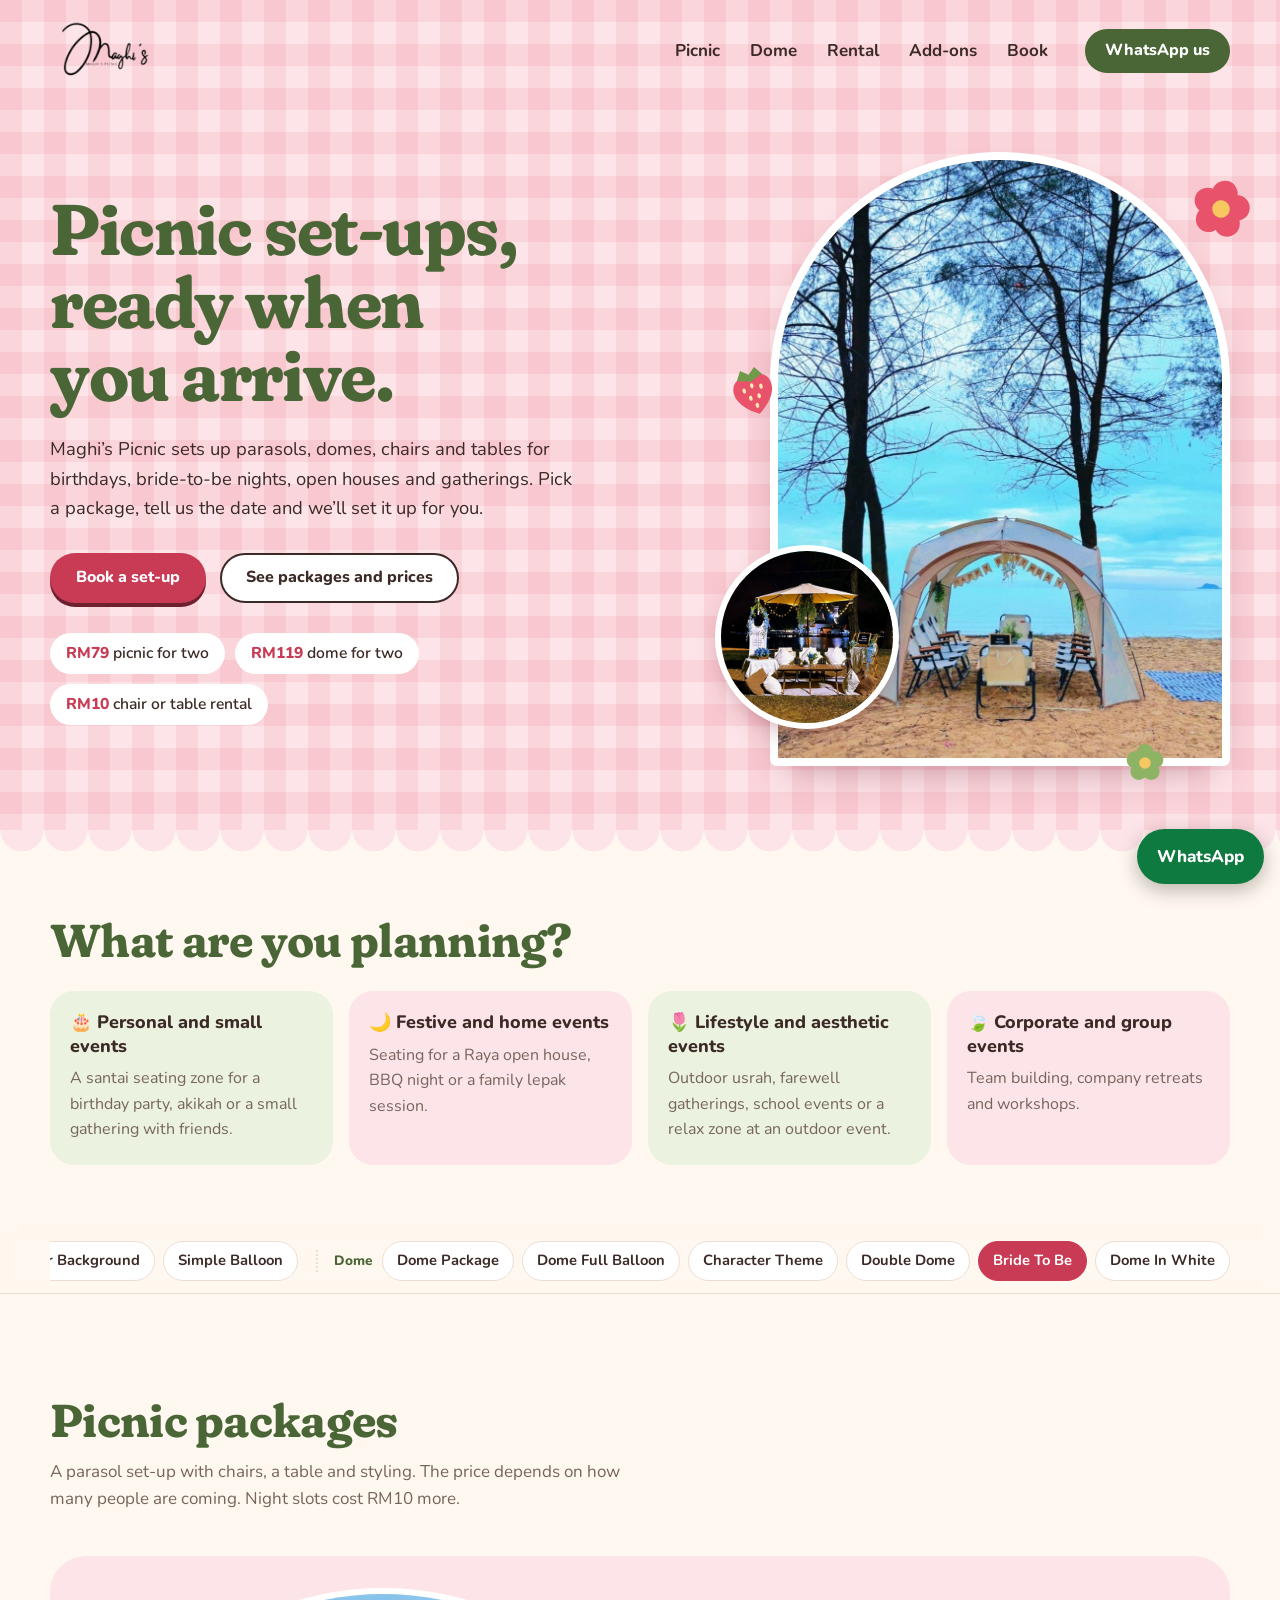
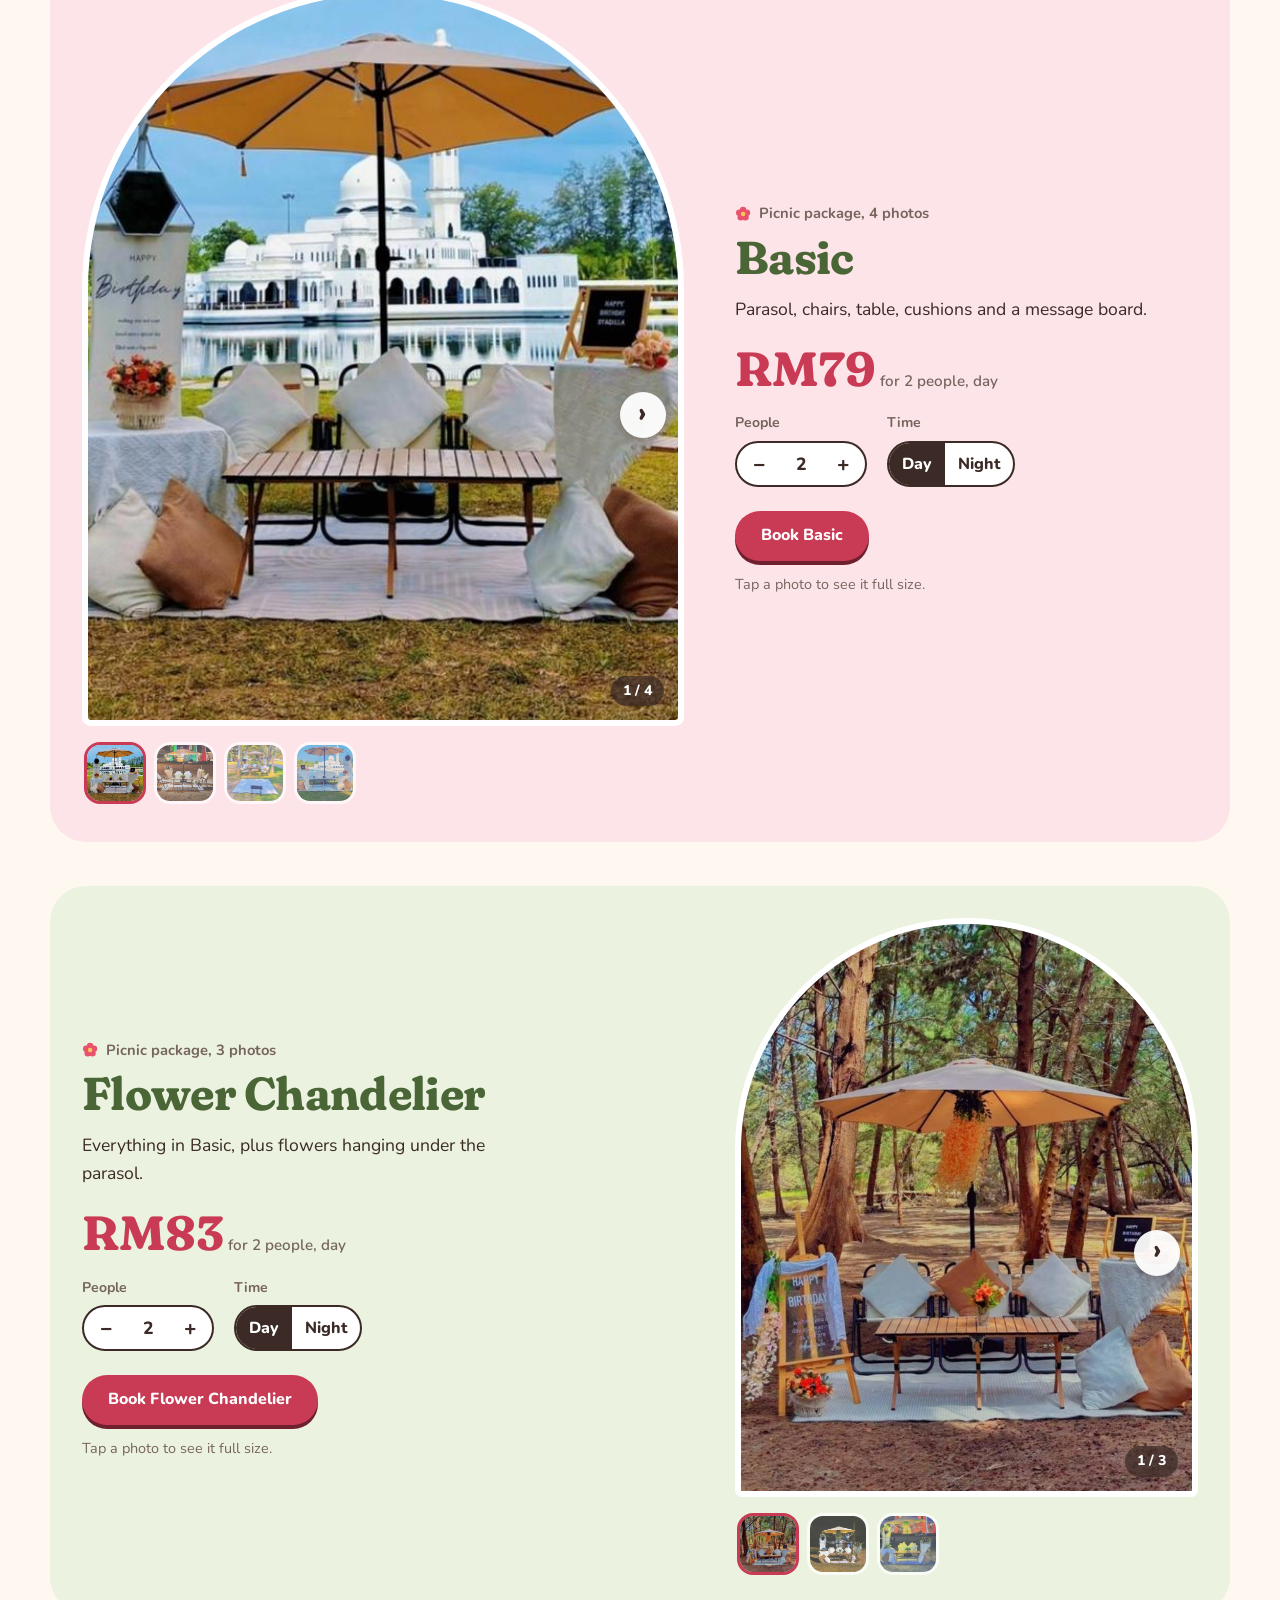
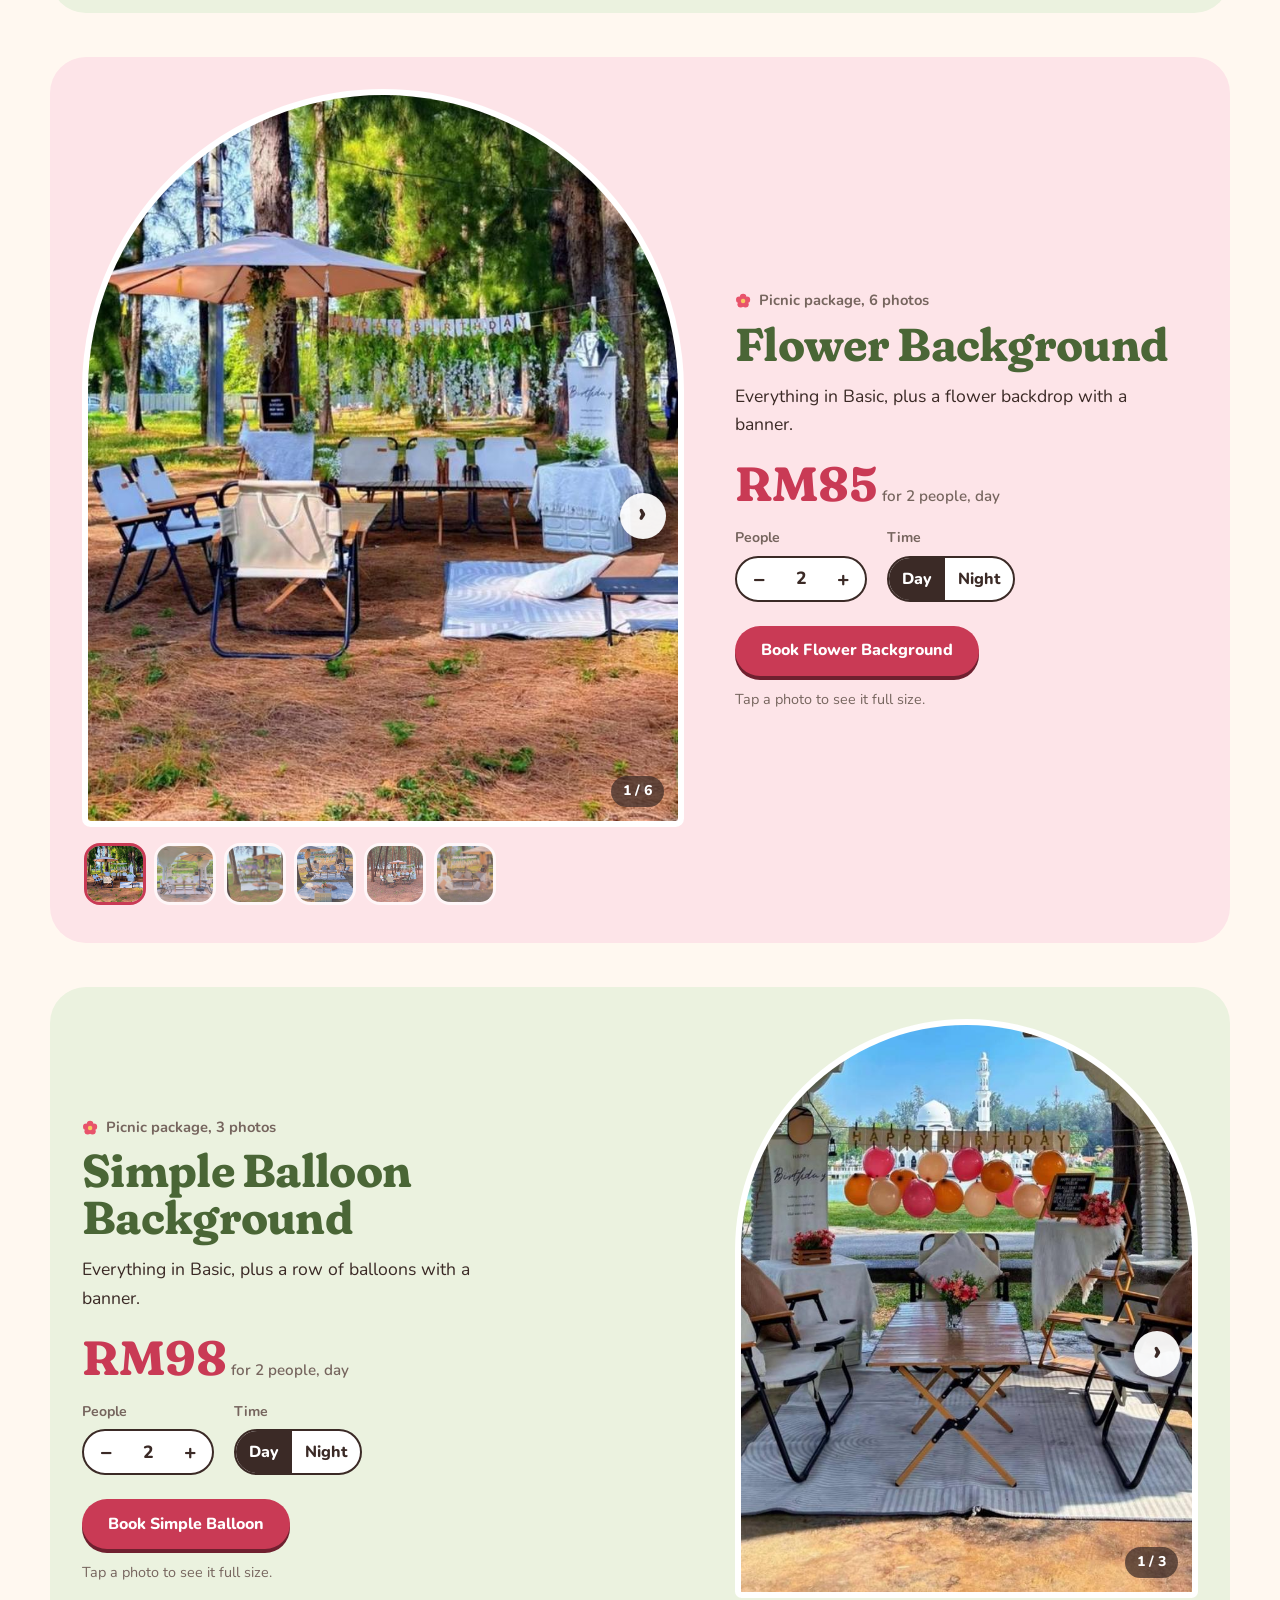
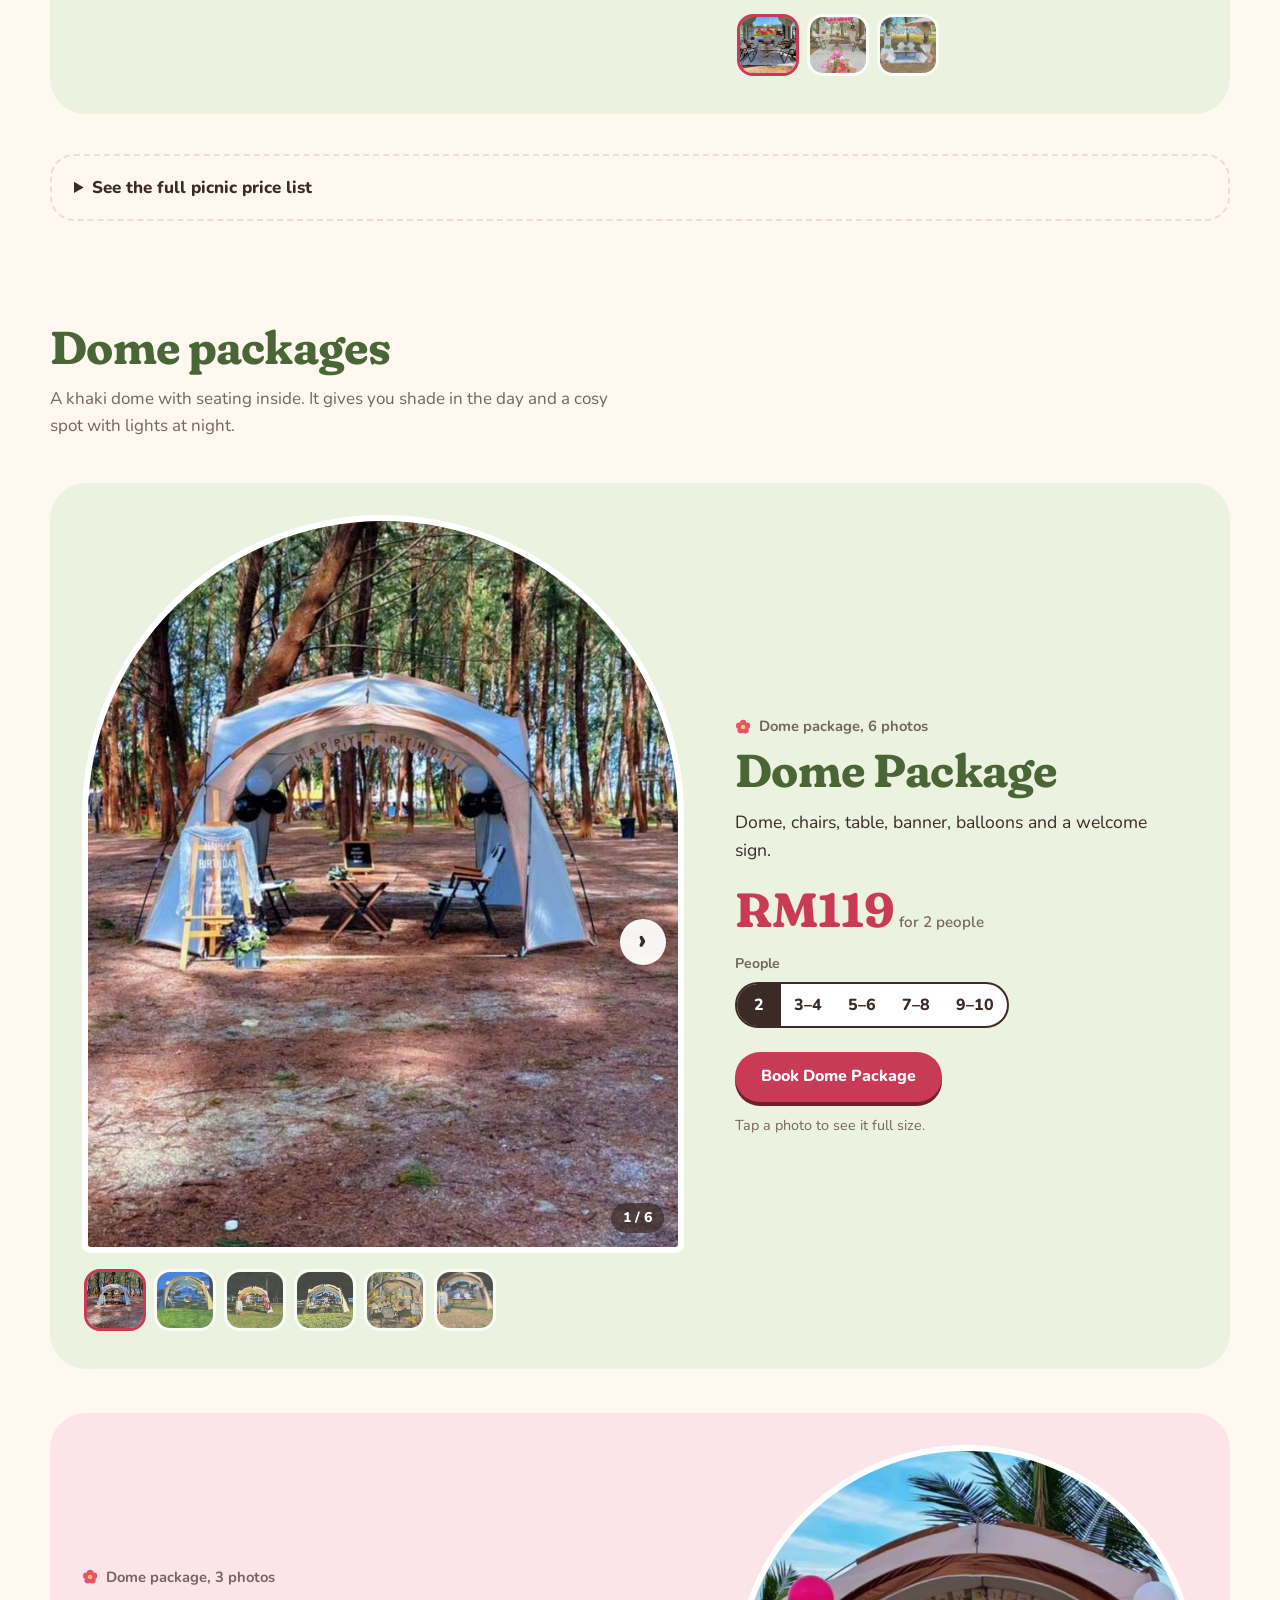
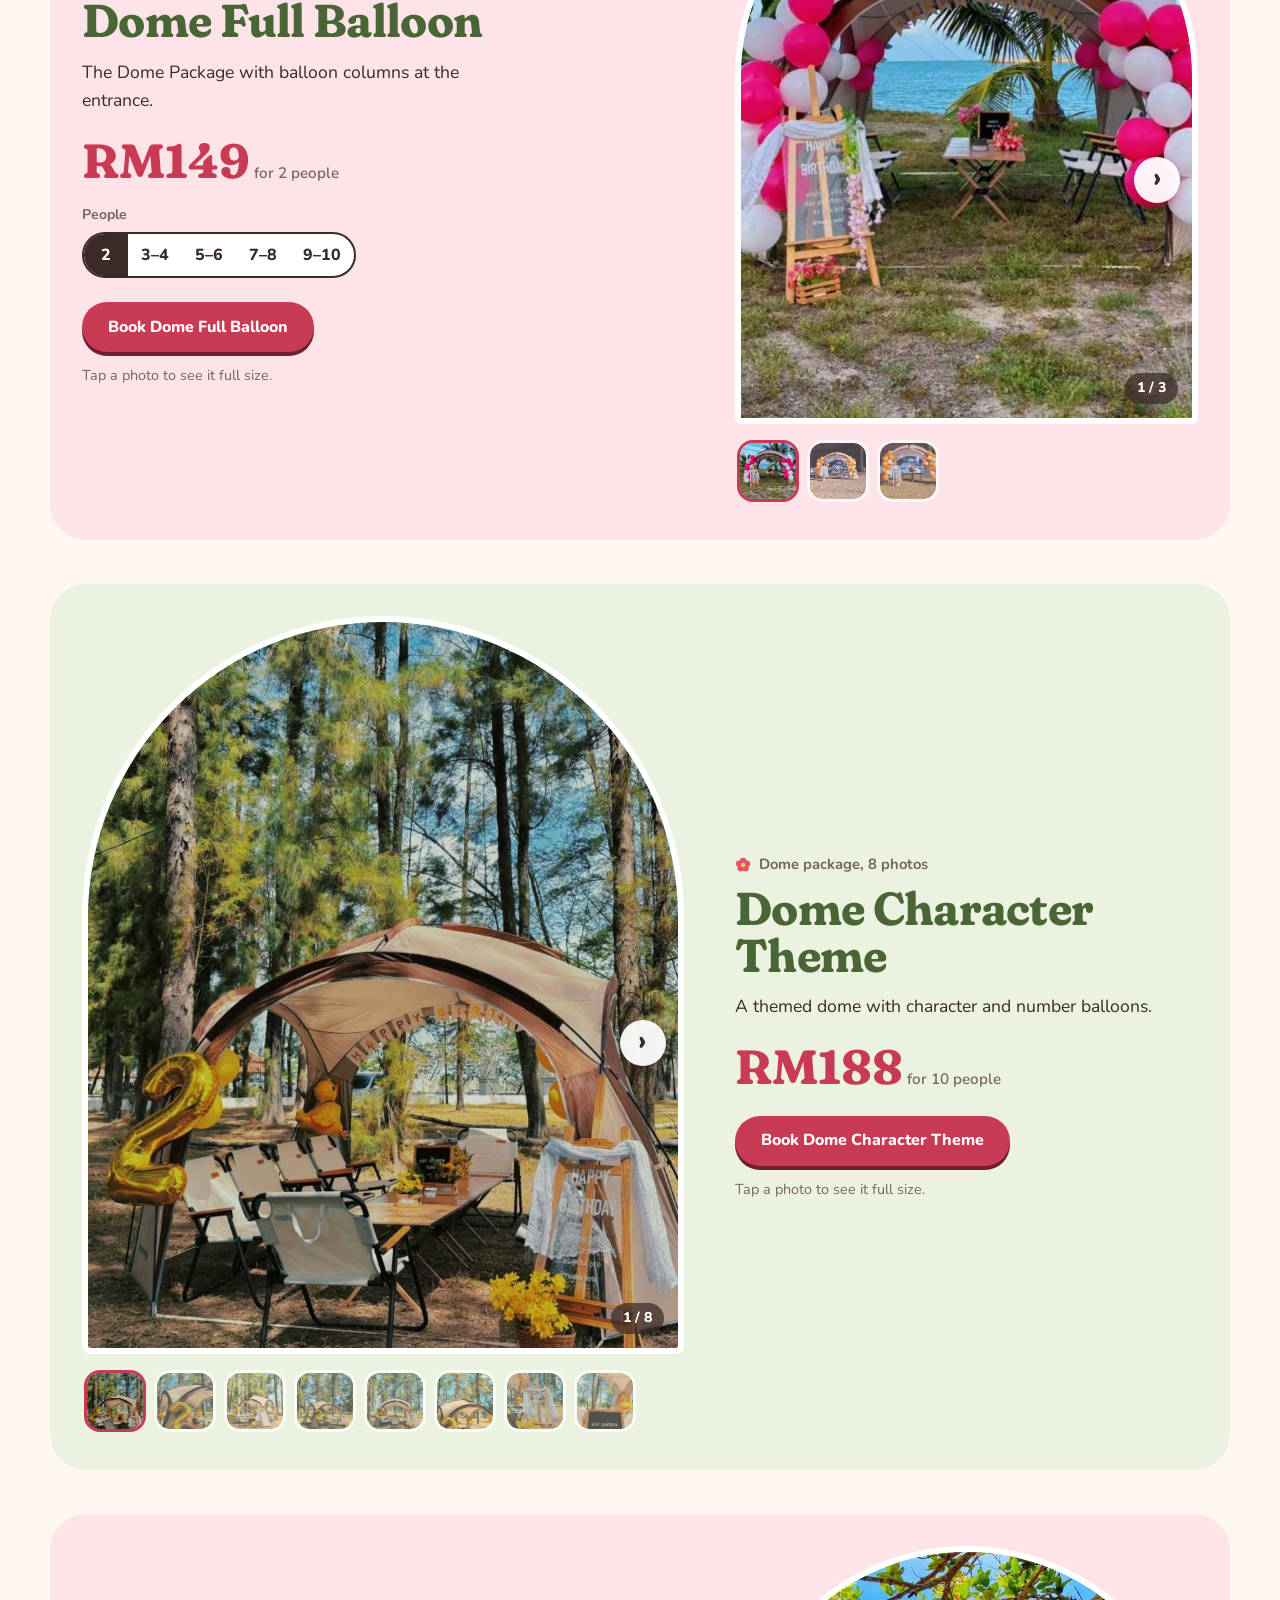
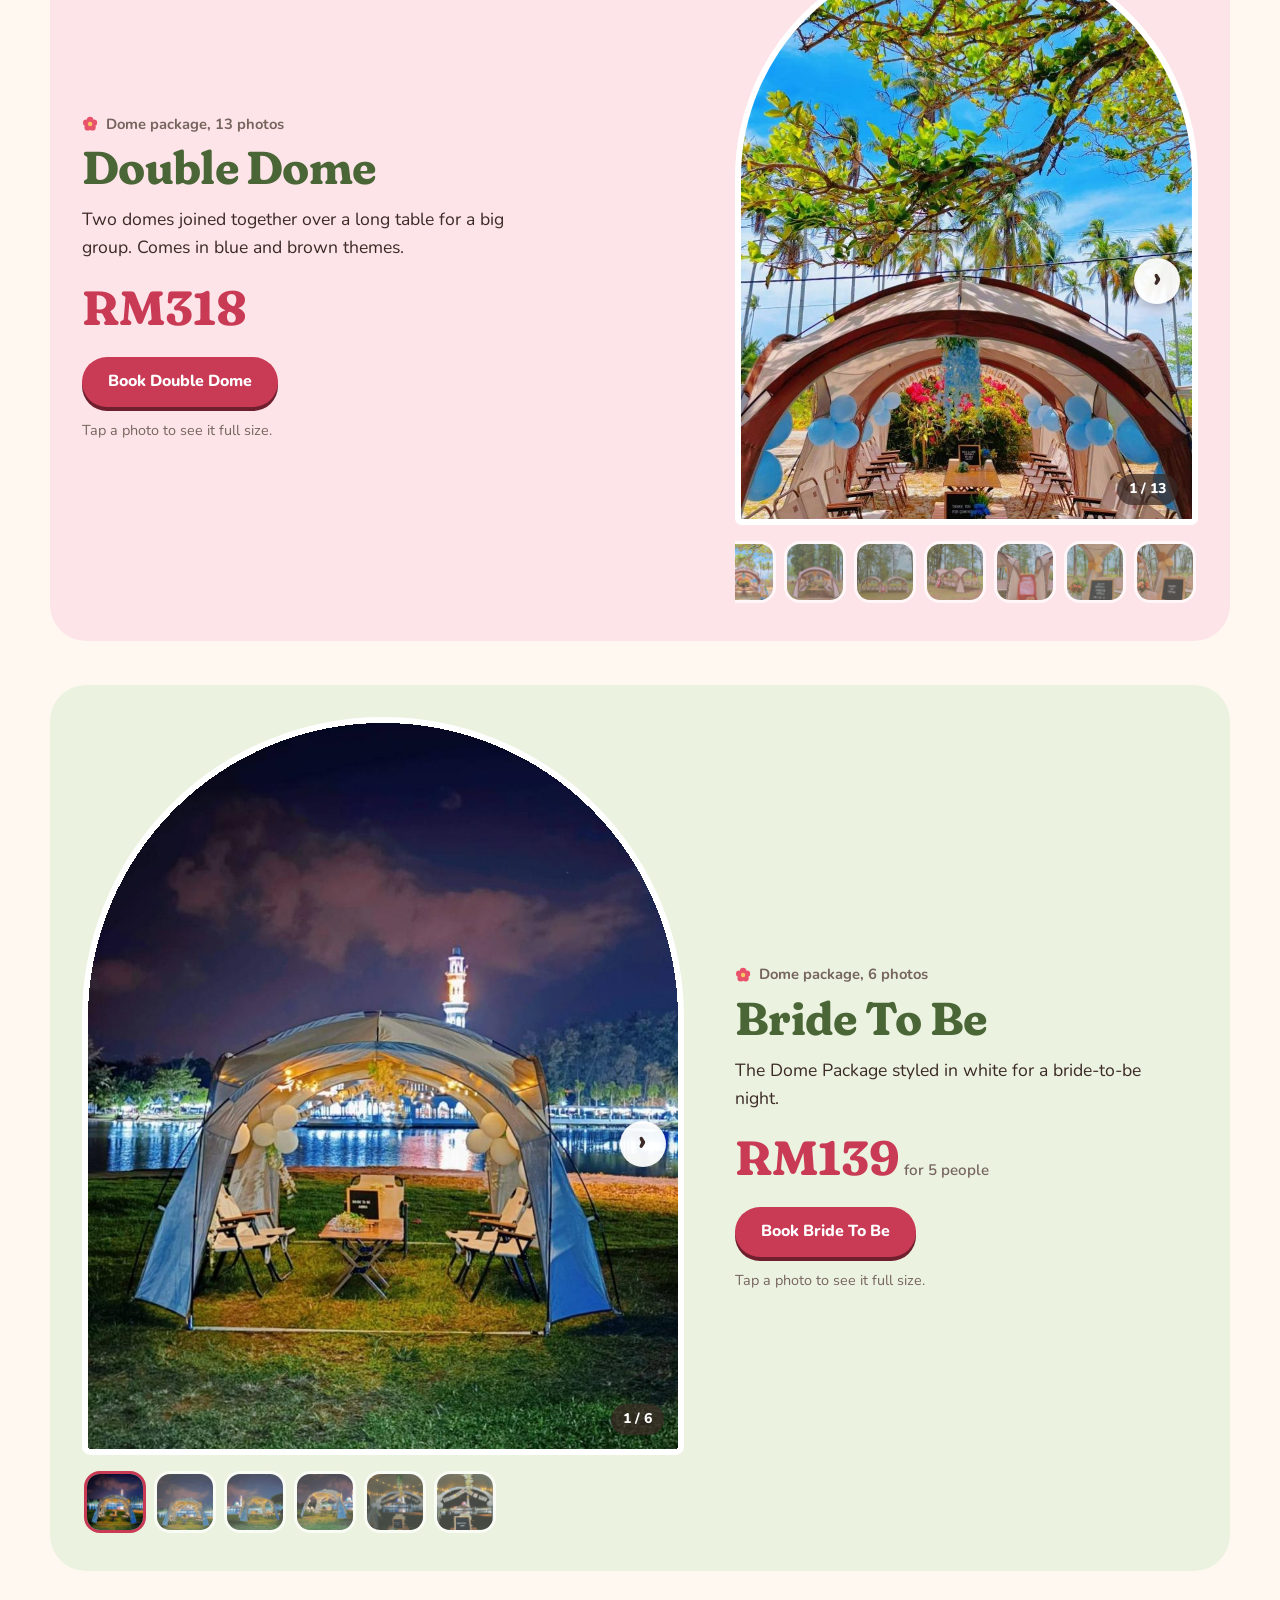
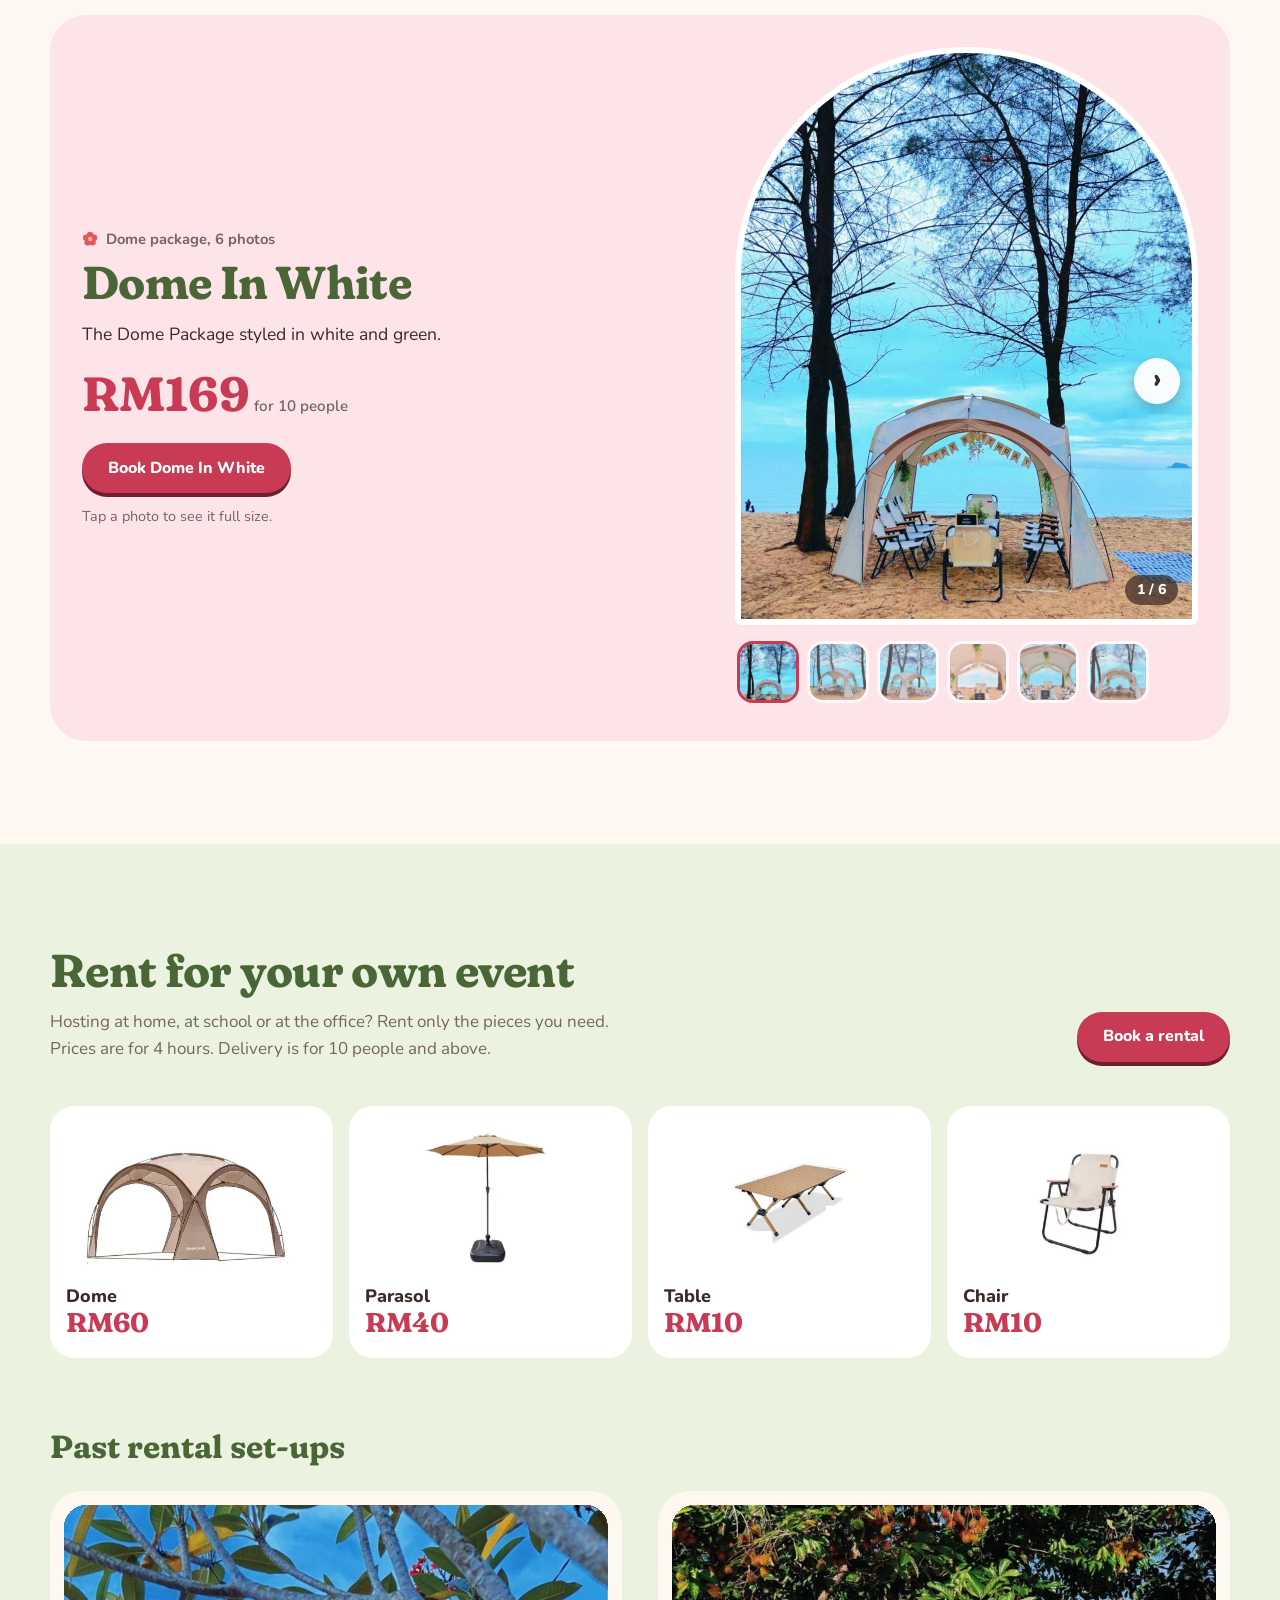
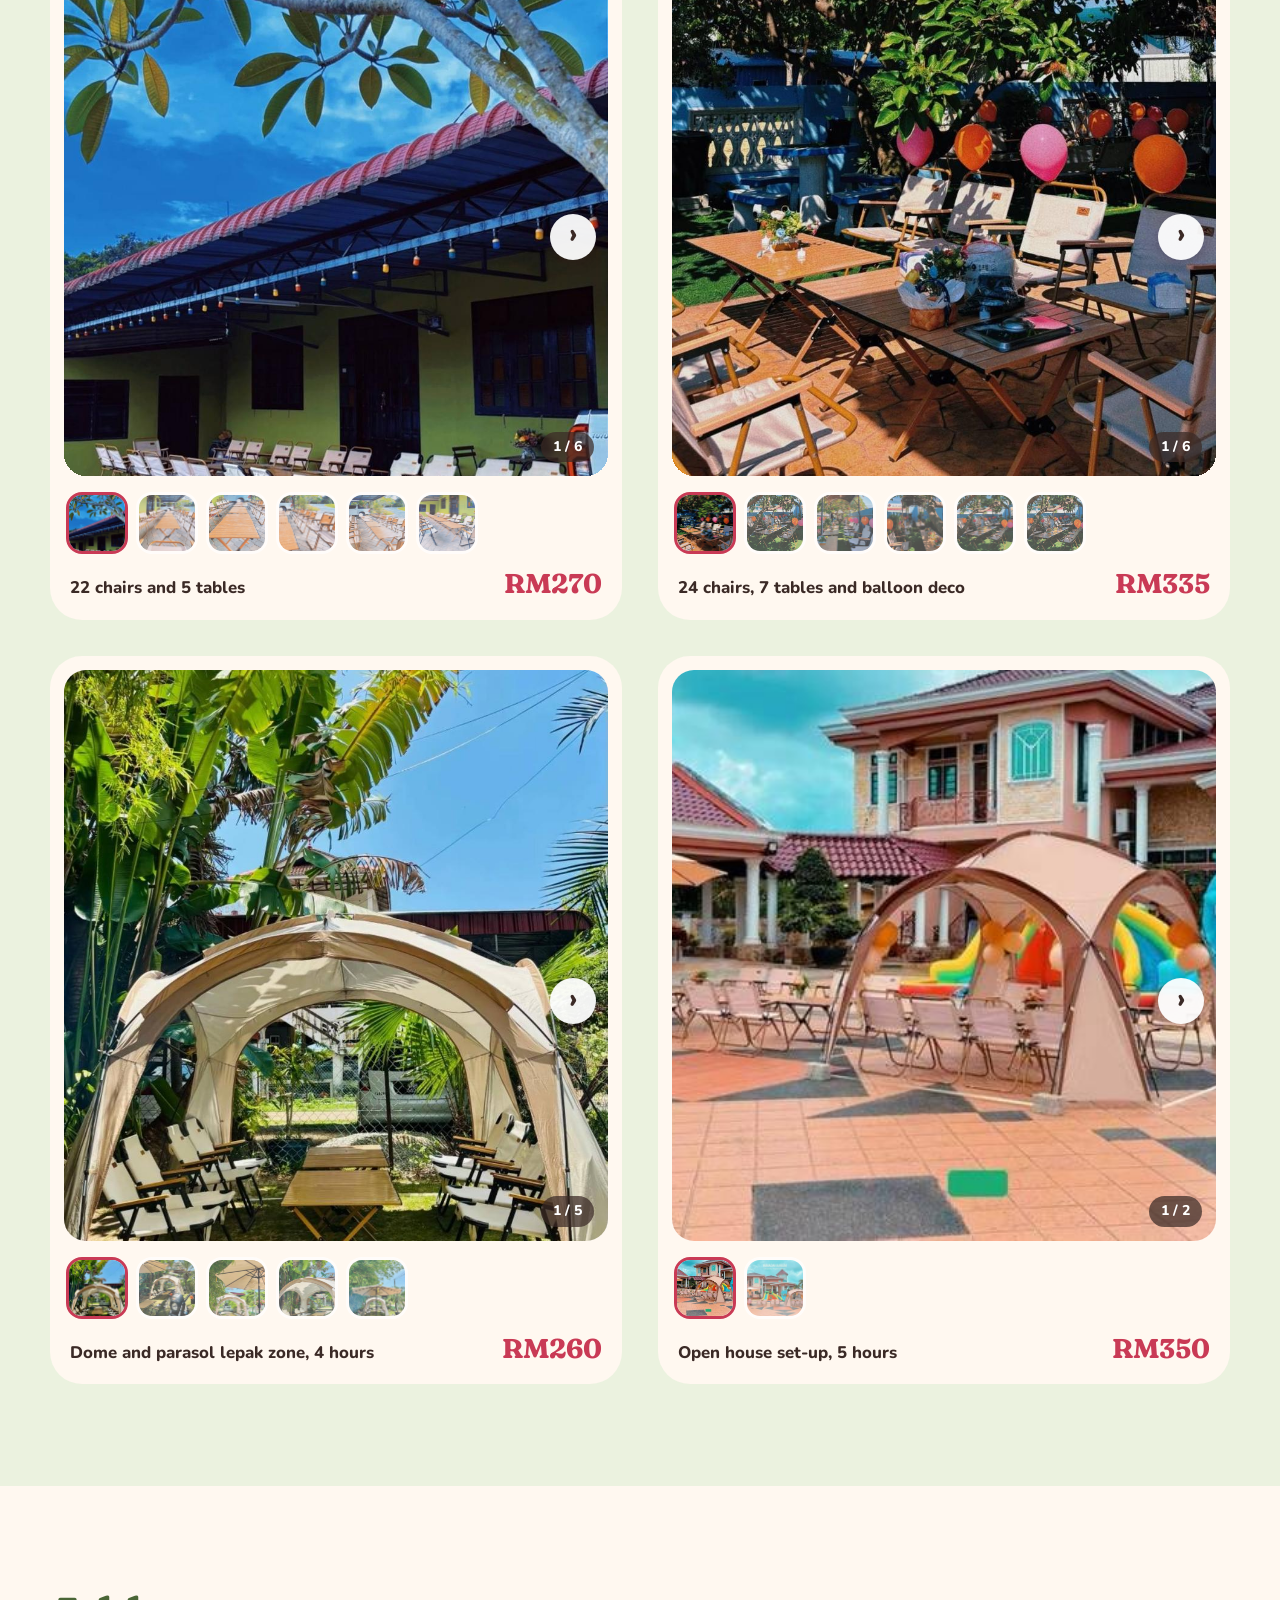
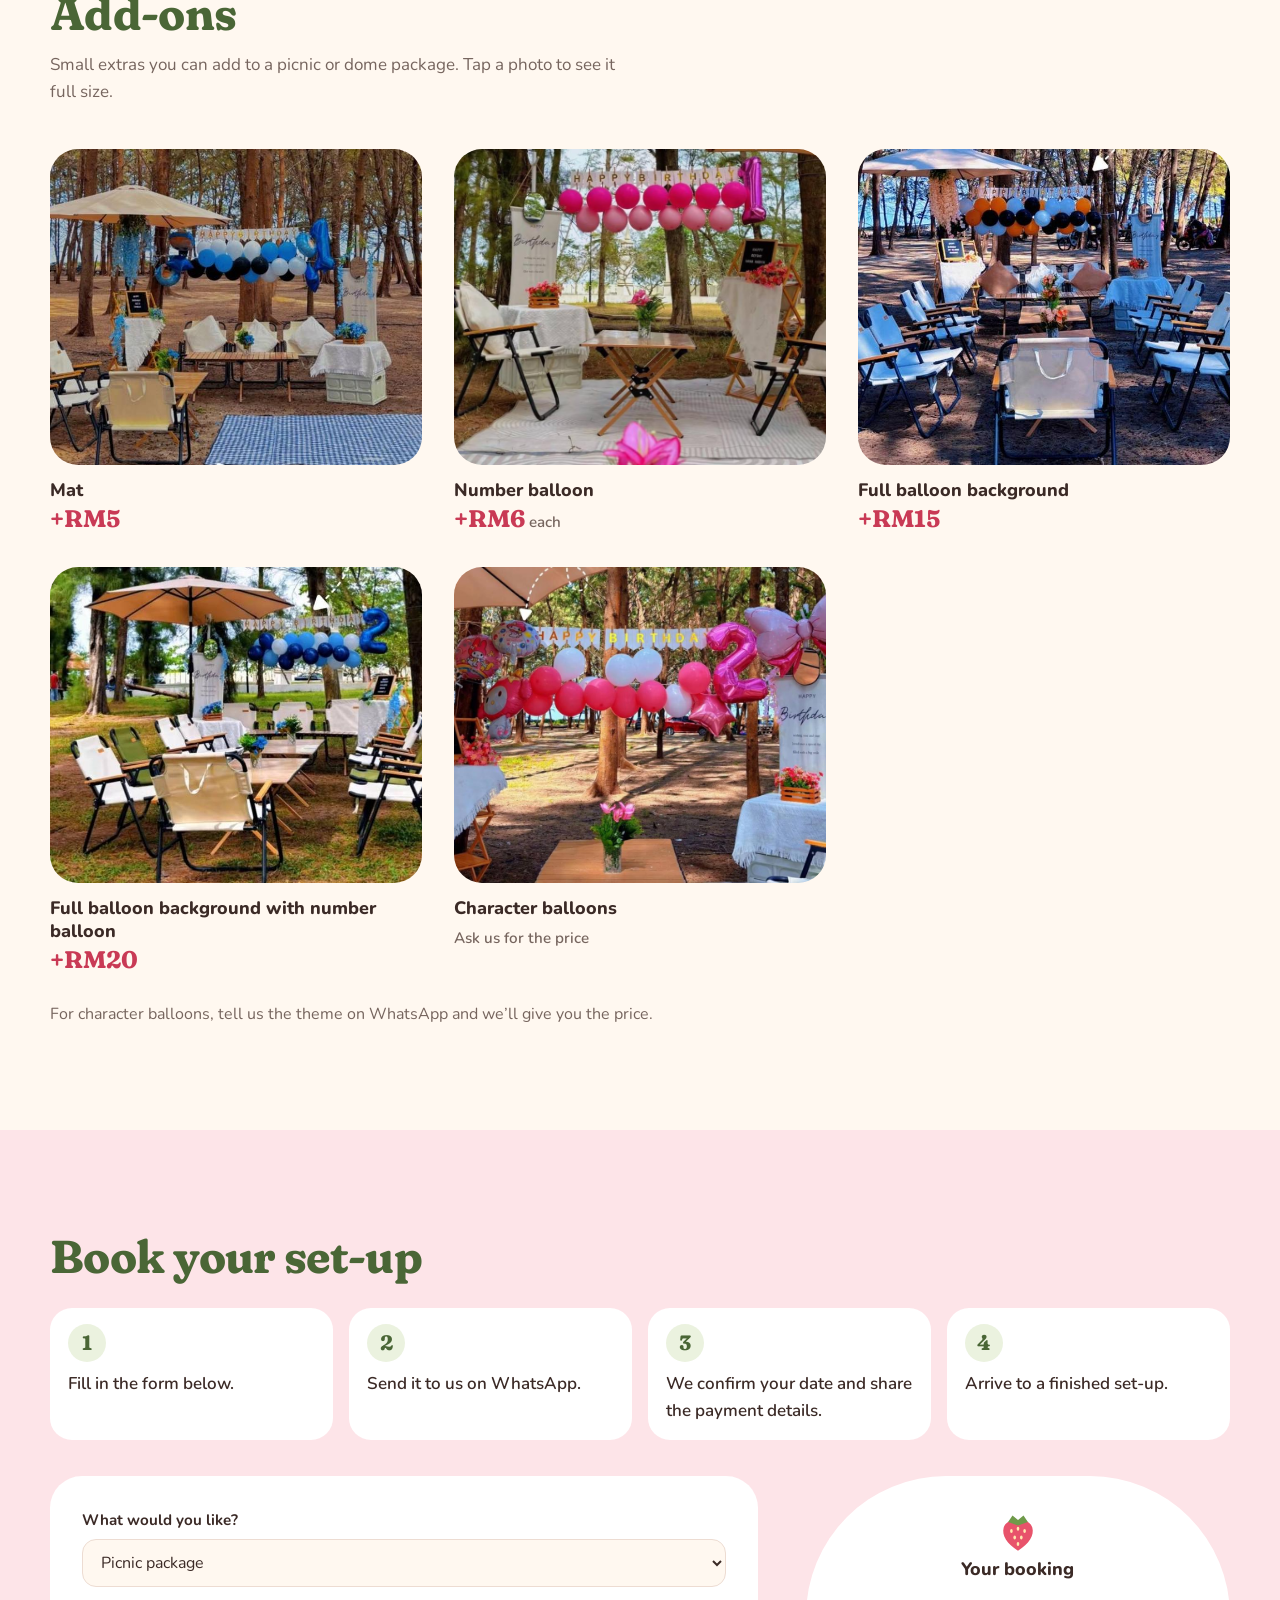
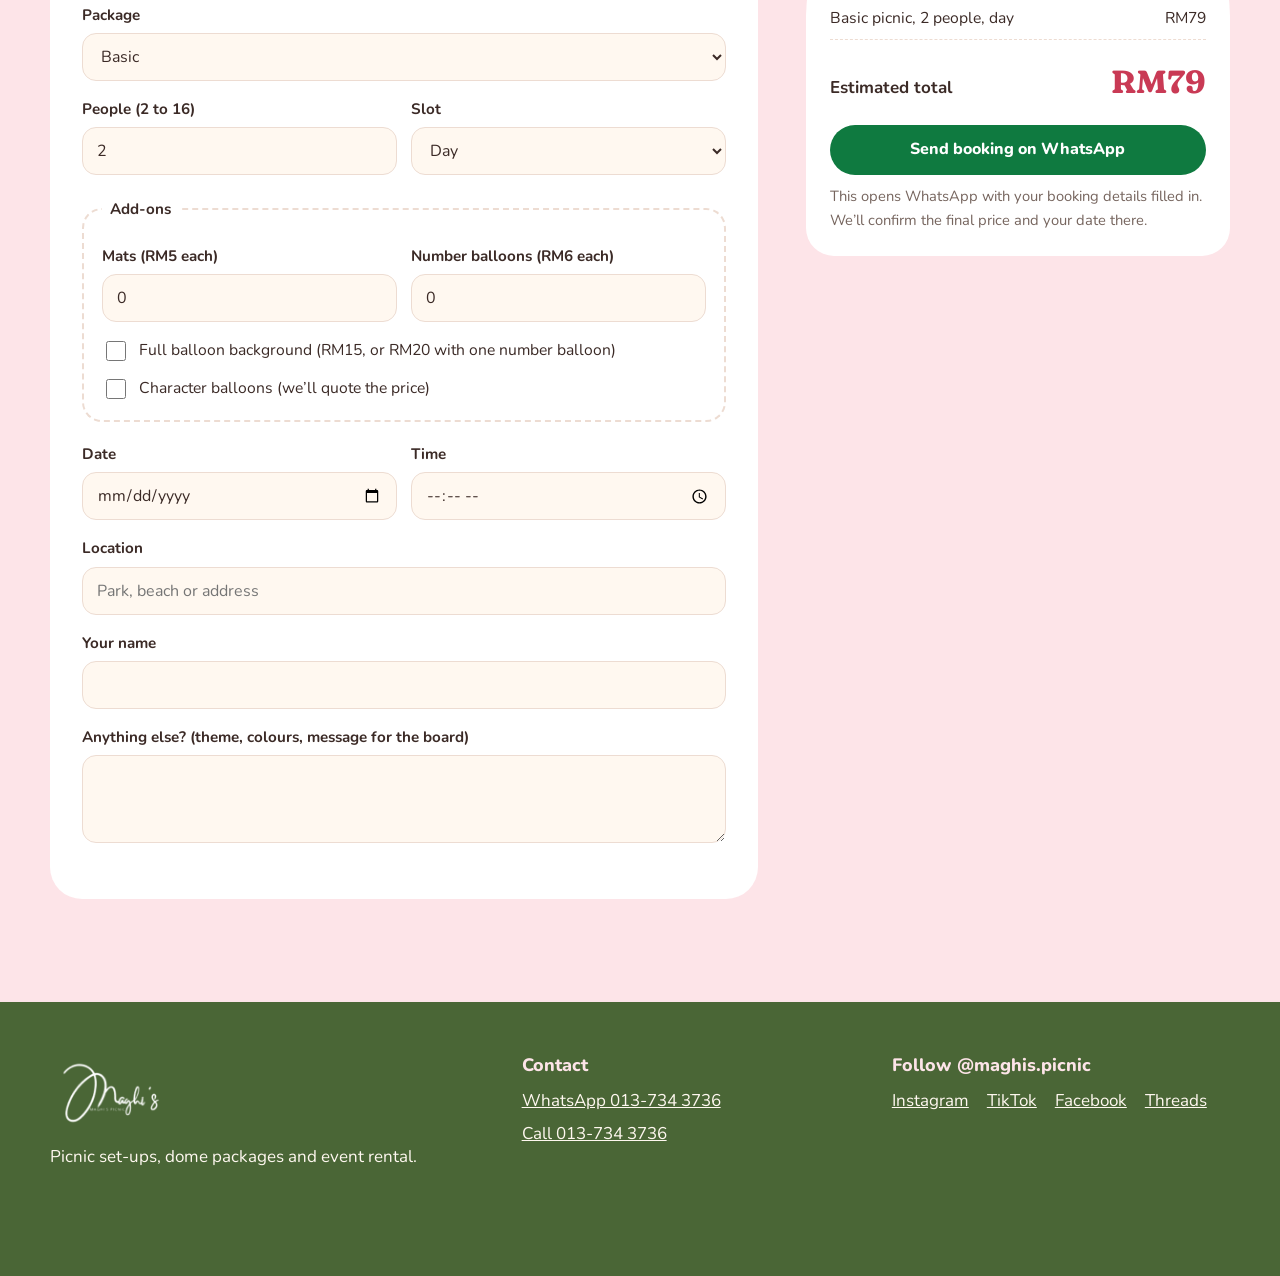
==== commit fdfde877: "Add files via upload" ====
--- a/index.html
+++ b/index.html
@@ -5,19 +5,37 @@
   <meta name="viewport" content="width=device-width, initial-scale=1">
   <title>Maghi’s Picnic | Picnic set-ups, dome packages and event rental</title>
   <meta name="description" content="Maghi’s Picnic sets up parasols, domes, chairs and tables for birthdays, bride-to-be parties, open houses and gatherings. See packages and book on WhatsApp.">
+  <meta name="theme-color" content="#fde4e8">
   <meta property="og:title" content="Maghi’s Picnic">
   <meta property="og:description" content="Picnic set-ups, dome packages and event rental. Book on WhatsApp.">
   <meta property="og:image" content="images/white/1.jpg">
-  <link rel="icon" href="data:image/svg+xml,<svg xmlns='http://www.w3.org/2000/svg' viewBox='0 0 100 100'><text y='.9em' font-size='90'>⛱️</text></svg>">
+  <link rel="icon" href="data:image/svg+xml,<svg xmlns='http://www.w3.org/2000/svg' viewBox='0 0 100 100'><text y='.9em' font-size='90'>🍓</text></svg>">
   <link rel="preconnect" href="https://fonts.googleapis.com">
   <link rel="preconnect" href="https://fonts.gstatic.com" crossorigin>
-  <link href="https://fonts.googleapis.com/css2?family=Archivo:wdth,wght@62..125,100..900&display=swap" rel="stylesheet">
+  <link href="https://fonts.googleapis.com/css2?family=Fraunces:opsz,wght,SOFT,WONK@9..144,400..900,0..100,0..1&family=Nunito:wght@400..800&display=swap" rel="stylesheet">
   <link rel="stylesheet" href="style.css">
 </head>
 <body>
 
+  <!-- Little drawings used around the page -->
+  <svg width="0" height="0" style="position:absolute" aria-hidden="true">
+    <symbol id="flower" viewBox="0 0 40 40">
+      <circle cx="20" cy="10" r="8" fill="currentColor"/>
+      <circle cx="29.5" cy="16.9" r="8" fill="currentColor"/>
+      <circle cx="25.9" cy="28.1" r="8" fill="currentColor"/>
+      <circle cx="14.1" cy="28.1" r="8" fill="currentColor"/>
+      <circle cx="10.5" cy="16.9" r="8" fill="currentColor"/>
+      <circle cx="20" cy="20" r="5.5" fill="#f6c85f"/>
+    </symbol>
+    <symbol id="berry" viewBox="0 0 40 40">
+      <path d="M20 37C10 31 5 23 7 16c2-6 8-7 13-5 5-2 11-1 13 5 2 7-3 15-13 21z" fill="#e8536b"/>
+      <path d="M11 11l4-6 5 4 5-4 4 6-9 3z" fill="#6f9a4a"/>
+      <g fill="#ffe9b0"><ellipse cx="14" cy="19" rx="1.2" ry="1.8"/><ellipse cx="20" cy="17" rx="1.2" ry="1.8"/><ellipse cx="26" cy="19" rx="1.2" ry="1.8"/><ellipse cx="17" cy="25" rx="1.2" ry="1.8"/><ellipse cx="23" cy="25" rx="1.2" ry="1.8"/><ellipse cx="20" cy="31" rx="1.2" ry="1.8"/></g>
+    </symbol>
+  </svg>
+
   <!-- ============ TOP: HEADER + HERO ============ -->
-  <div class="sky">
+  <div class="gingham">
     <header class="wrap header">
       <a href="#top" class="brand" aria-label="Maghi’s Picnic home">
         <img src="images/logo.png" alt="Maghi’s Picnic" width="260" height="170">
@@ -29,7 +47,7 @@
         <a href="#addons">Add-ons</a>
         <a href="#book">Book</a>
       </nav>
-      <a class="btn btn-sun header-cta" data-wa href="https://wa.me/60137343736">WhatsApp us</a>
+      <a class="btn btn-matcha header-cta" data-wa href="https://wa.me/60137343736">WhatsApp us</a>
     </header>
 
     <section class="wrap hero" id="top">
@@ -37,8 +55,8 @@
         <h1>Picnic set-ups, ready when you arrive.</h1>
         <p class="lede">Maghi’s Picnic sets up parasols, domes, chairs and tables for birthdays, bride-to-be nights, open houses and gatherings. Pick a package, tell us the date and we’ll set it up for you.</p>
         <div class="hero-actions">
-          <a class="btn btn-sun" href="#book">Book a set-up</a>
-          <a class="btn btn-line" href="#picnic">See packages and prices</a>
+          <a class="btn btn-berry" href="#book">Book a set-up</a>
+          <a class="btn btn-soft" href="#packages">See packages and prices</a>
         </div>
         <ul class="hero-facts">
           <li><b>RM79</b> picnic for two</li>
@@ -46,13 +64,16 @@
           <li><b>RM10</b> chair or table rental</li>
         </ul>
       </div>
-      <div class="arches" aria-hidden="true">
-        <div class="arch arch-side"><img src="images/chandelier/2.jpg" alt=""></div>
-        <div class="arch arch-main"><img src="images/white/1.jpg" alt=""></div>
-        <div class="arch arch-side"><img src="images/double/1.jpg" alt=""></div>
+      <div class="hero-art" aria-hidden="true">
+        <div class="arch hero-main"><img src="images/white/1.jpg" alt=""></div>
+        <div class="hero-bubble"><img src="images/chandelier/2.jpg" alt=""></div>
+        <svg class="sticker s1"><use href="#flower"/></svg>
+        <svg class="sticker s2"><use href="#berry"/></svg>
+        <svg class="sticker s3"><use href="#flower"/></svg>
       </div>
     </section>
   </div>
+  <div class="scallop" aria-hidden="true"></div>
 
   <main>
 
@@ -62,7 +83,7 @@
         <h2>What are you planning?</h2>
         <div class="occasions">
           <div class="occasion">
-            <h3><span aria-hidden="true">🎉</span> Personal and small events</h3>
+            <h3><span aria-hidden="true">🎂</span> Personal and small events</h3>
             <p>A santai seating zone for a birthday party, akikah or a small gathering with friends.</p>
           </div>
           <div class="occasion">
@@ -70,139 +91,249 @@
             <p>Seating for a Raya open house, BBQ night or a family lepak session.</p>
           </div>
           <div class="occasion">
-            <h3><span aria-hidden="true">🌿</span> Lifestyle and aesthetic events</h3>
+            <h3><span aria-hidden="true">🌷</span> Lifestyle and aesthetic events</h3>
             <p>Outdoor usrah, farewell gatherings, school events or a relax zone at an outdoor event.</p>
           </div>
           <div class="occasion">
-            <h3><span aria-hidden="true">🏢</span> Corporate and group events</h3>
+            <h3><span aria-hidden="true">🍃</span> Corporate and group events</h3>
             <p>Team building, company retreats and workshops.</p>
           </div>
         </div>
       </div>
     </section>
 
-    <!-- ============ PICNIC PACKAGES ============ -->
-    <section class="section section-paper" id="picnic">
-      <div class="wrap">
-        <div class="section-head">
-          <div>
-            <h2>Picnic packages</h2>
-            <p class="section-intro">A parasol set-up with chairs, a table and styling. The price depends on how many people are coming. Night slots cost RM10 more. Swipe each photo to see more set-ups.</p>
-          </div>
-          <div class="controls" role="group" aria-label="Picnic price options">
-            <div class="control">
-              <span class="control-label" id="pax-label">People</span>
+    <!-- ============ PACKAGES (picnic + dome) ============ -->
+    <div class="packages" id="packages">
+      <nav class="chipbar" aria-label="Jump to a package">
+        <div class="wrap chips">
+          <span class="chip-group">Picnic</span>
+          <a class="chip" href="#p-basic">Basic</a>
+          <a class="chip" href="#p-chandelier">Flower Chandelier</a>
+          <a class="chip" href="#p-flower">Flower Background</a>
+          <a class="chip" href="#p-balloon">Simple Balloon</a>
+          <span class="chip-group">Dome</span>
+          <a class="chip" href="#p-dome">Dome Package</a>
+          <a class="chip" href="#p-fullballoon">Dome Full Balloon</a>
+          <a class="chip" href="#p-character">Character Theme</a>
+          <a class="chip" href="#p-double">Double Dome</a>
+          <a class="chip" href="#p-bride">Bride To Be</a>
+          <a class="chip" href="#p-white">Dome In White</a>
+        </div>
+      </nav>
+
+      <section class="section" id="picnic">
+        <div class="wrap">
+          <h2>Picnic packages</h2>
+          <p class="section-intro">A parasol set-up with chairs, a table and styling. The price depends on how many people are coming. Night slots cost RM10 more.</p>
+
+      <article class="spot spot-berry" id="p-basic">
+        <div class="spot-media">
+        <div class="carousel stage">
+          <div class="track" tabindex="0" aria-label="Basic photos">
+            <img src="images/basic/1.jpg" alt="Basic, photo 1 of 4" loading="lazy">
+            <img src="images/basic/2.jpg" alt="Basic, photo 2 of 4" loading="lazy">
+            <img src="images/basic/3.jpg" alt="Basic, photo 3 of 4" loading="lazy">
+            <img src="images/basic/4.jpg" alt="Basic, photo 4 of 4" loading="lazy">
+          </div>
+          <button type="button" class="car-btn prev" aria-label="Previous photo">‹</button>
+          <button type="button" class="car-btn next" aria-label="Next photo">›</button>
+          <span class="car-count">1 / 4</span>
+        </div>
+        <div class="thumbs"></div>
+        </div>
+        <div class="spot-info">
+          <p class="spot-kind"><svg class="ic" aria-hidden="true"><use href="#flower"/></svg> Picnic package, 4 photos</p>
+          <h3>Basic</h3>
+          <p class="spot-desc">Parasol, chairs, table, cushions and a message board.</p>
+          <p class="price"><span data-price="picnic:basic">RM79</span> <small data-price-note="picnic">for 2 people, day</small></p>
+          <div class="spot-controls">
+            <div class="control">
+              <span class="control-label">People</span>
               <div class="stepper">
-                <button type="button" id="pax-minus" aria-label="Fewer people">−</button>
-                <output id="pax-value" aria-labelledby="pax-label">2</output>
-                <button type="button" id="pax-plus" aria-label="More people">+</button>
+                <button type="button" data-pax="-1" aria-label="Fewer people">−</button>
+                <output class="pax-value">2</output>
+                <button type="button" data-pax="1" aria-label="More people">+</button>
               </div>
             </div>
             <div class="control">
               <span class="control-label">Time</span>
-              <div class="segmented" id="picnic-time">
+              <div class="segmented">
                 <button type="button" data-time="day" aria-pressed="true">Day</button>
                 <button type="button" data-time="night" aria-pressed="false">Night</button>
               </div>
             </div>
           </div>
-        </div>
-
-        <div class="grid grid-4">
-          <article class="pkg">
-            <div class="arch pkg-photo carousel">
-              <div class="track" tabindex="0" aria-label="Basic picnic photos">
-                <img src="images/basic/1.jpg" alt="Basic picnic, photo 1 of 4" loading="lazy">
-                <img src="images/basic/2.jpg" alt="Basic picnic, photo 2 of 4" loading="lazy">
-                <img src="images/basic/3.jpg" alt="Basic picnic, photo 3 of 4" loading="lazy">
-                <img src="images/basic/4.jpg" alt="Basic picnic, photo 4 of 4" loading="lazy">
-              </div>
-              <button type="button" class="car-btn prev" aria-label="Previous photo">‹</button>
-              <button type="button" class="car-btn next" aria-label="Next photo">›</button>
-              <span class="car-count">1 / 4</span>
-            </div>
-            <h3>Basic</h3>
-            <p>Parasol, chairs, table, cushions and a message board.</p>
-            <p class="price"><span data-price="picnic:basic">RM79</span> <small data-price-note="picnic">for 2 people, day</small></p>
-            <button class="btn btn-ink" type="button" data-book="picnic:basic">Book Basic</button>
-          </article>
-          <article class="pkg">
-            <div class="arch pkg-photo carousel">
-              <div class="track" tabindex="0" aria-label="Flower Chandelier picnic photos">
-                <img src="images/chandelier/1.jpg" alt="Flower Chandelier picnic, photo 1 of 3" loading="lazy">
-                <img src="images/chandelier/2.jpg" alt="Flower Chandelier picnic, photo 2 of 3" loading="lazy">
-                <img src="images/chandelier/3.jpg" alt="Flower Chandelier picnic, photo 3 of 3" loading="lazy">
-              </div>
-              <button type="button" class="car-btn prev" aria-label="Previous photo">‹</button>
-              <button type="button" class="car-btn next" aria-label="Next photo">›</button>
-              <span class="car-count">1 / 3</span>
-            </div>
-            <h3>Flower Chandelier</h3>
-            <p>Everything in Basic, plus flowers hanging under the parasol.</p>
-            <p class="price"><span data-price="picnic:chandelier">RM83</span> <small data-price-note="picnic">for 2 people, day</small></p>
-            <button class="btn btn-ink" type="button" data-book="picnic:chandelier">Book Flower Chandelier</button>
-          </article>
-          <article class="pkg">
-            <div class="arch pkg-photo carousel">
-              <div class="track" tabindex="0" aria-label="Flower Background picnic photos">
-                <img src="images/flower/1.jpg" alt="Flower Background picnic, photo 1 of 6" loading="lazy">
-                <img src="images/flower/2.jpg" alt="Flower Background picnic, photo 2 of 6" loading="lazy">
-                <img src="images/flower/3.jpg" alt="Flower Background picnic, photo 3 of 6" loading="lazy">
-                <img src="images/flower/4.jpg" alt="Flower Background picnic, photo 4 of 6" loading="lazy">
-                <img src="images/flower/5.jpg" alt="Flower Background picnic, photo 5 of 6" loading="lazy">
-                <img src="images/flower/6.jpg" alt="Flower Background picnic, photo 6 of 6" loading="lazy">
-              </div>
-              <button type="button" class="car-btn prev" aria-label="Previous photo">‹</button>
-              <button type="button" class="car-btn next" aria-label="Next photo">›</button>
-              <span class="car-count">1 / 6</span>
-            </div>
-            <h3>Flower Background</h3>
-            <p>Everything in Basic, plus a flower backdrop with a banner.</p>
-            <p class="price"><span data-price="picnic:flower">RM85</span> <small data-price-note="picnic">for 2 people, day</small></p>
-            <button class="btn btn-ink" type="button" data-book="picnic:flower">Book Flower Background</button>
-          </article>
-          <article class="pkg">
-            <div class="arch pkg-photo carousel">
-              <div class="track" tabindex="0" aria-label="Simple Balloon Background picnic photos">
-                <img src="images/balloon/1.jpg" alt="Simple Balloon Background picnic, photo 1 of 3" loading="lazy">
-                <img src="images/balloon/2.jpg" alt="Simple Balloon Background picnic, photo 2 of 3" loading="lazy">
-                <img src="images/balloon/3.jpg" alt="Simple Balloon Background picnic, photo 3 of 3" loading="lazy">
-              </div>
-              <button type="button" class="car-btn prev" aria-label="Previous photo">‹</button>
-              <button type="button" class="car-btn next" aria-label="Next photo">›</button>
-              <span class="car-count">1 / 3</span>
-            </div>
-            <h3>Simple Balloon Background</h3>
-            <p>Everything in Basic, plus a row of balloons with a banner.</p>
-            <p class="price"><span data-price="picnic:balloon">RM98</span> <small data-price-note="picnic">for 2 people, day</small></p>
-            <button class="btn btn-ink" type="button" data-book="picnic:balloon">Book Simple Balloon</button>
-          </article>
-        </div>
-
-        <details class="pricelist">
-          <summary>See the full picnic price list</summary>
-          <div class="table-scroll">
-            <table id="picnic-table">
-              <caption>Day prices in RM. Add RM10 for a night slot.</caption>
-            </table>
-          </div>
-          <p class="fineprint">More than 16 people? WhatsApp us for a quote.</p>
-        </details>
-      </div>
-    </section>
-
-    <!-- ============ DOME PACKAGES ============ -->
-    <section class="section" id="dome">
-      <div class="wrap">
-        <div class="section-head">
-          <div>
-            <h2>Dome packages</h2>
-            <p class="section-intro">A khaki dome with seating inside. It gives you shade in the day and a cosy spot with lights at night. Swipe each photo to see more set-ups.</p>
-          </div>
-          <div class="controls" role="group" aria-label="Dome price options">
+          <button class="btn btn-berry" type="button" data-book="picnic:basic">Book Basic</button>
+          <p class="spot-hint">Tap a photo to see it full size.</p>
+        </div>
+      </article>
+      <article class="spot spot-matcha" id="p-chandelier">
+        <div class="spot-media">
+        <div class="carousel stage">
+          <div class="track" tabindex="0" aria-label="Flower Chandelier photos">
+            <img src="images/chandelier/1.jpg" alt="Flower Chandelier, photo 1 of 3" loading="lazy">
+            <img src="images/chandelier/2.jpg" alt="Flower Chandelier, photo 2 of 3" loading="lazy">
+            <img src="images/chandelier/3.jpg" alt="Flower Chandelier, photo 3 of 3" loading="lazy">
+          </div>
+          <button type="button" class="car-btn prev" aria-label="Previous photo">‹</button>
+          <button type="button" class="car-btn next" aria-label="Next photo">›</button>
+          <span class="car-count">1 / 3</span>
+        </div>
+        <div class="thumbs"></div>
+        </div>
+        <div class="spot-info">
+          <p class="spot-kind"><svg class="ic" aria-hidden="true"><use href="#flower"/></svg> Picnic package, 3 photos</p>
+          <h3>Flower Chandelier</h3>
+          <p class="spot-desc">Everything in Basic, plus flowers hanging under the parasol.</p>
+          <p class="price"><span data-price="picnic:chandelier">RM83</span> <small data-price-note="picnic">for 2 people, day</small></p>
+          <div class="spot-controls">
             <div class="control">
               <span class="control-label">People</span>
-              <div class="segmented" id="dome-tier">
+              <div class="stepper">
+                <button type="button" data-pax="-1" aria-label="Fewer people">−</button>
+                <output class="pax-value">2</output>
+                <button type="button" data-pax="1" aria-label="More people">+</button>
+              </div>
+            </div>
+            <div class="control">
+              <span class="control-label">Time</span>
+              <div class="segmented">
+                <button type="button" data-time="day" aria-pressed="true">Day</button>
+                <button type="button" data-time="night" aria-pressed="false">Night</button>
+              </div>
+            </div>
+          </div>
+          <button class="btn btn-berry" type="button" data-book="picnic:chandelier">Book Flower Chandelier</button>
+          <p class="spot-hint">Tap a photo to see it full size.</p>
+        </div>
+      </article>
+      <article class="spot spot-berry" id="p-flower">
+        <div class="spot-media">
+        <div class="carousel stage">
+          <div class="track" tabindex="0" aria-label="Flower Background photos">
+            <img src="images/flower/1.jpg" alt="Flower Background, photo 1 of 6" loading="lazy">
+            <img src="images/flower/2.jpg" alt="Flower Background, photo 2 of 6" loading="lazy">
+            <img src="images/flower/3.jpg" alt="Flower Background, photo 3 of 6" loading="lazy">
+            <img src="images/flower/4.jpg" alt="Flower Background, photo 4 of 6" loading="lazy">
+            <img src="images/flower/5.jpg" alt="Flower Background, photo 5 of 6" loading="lazy">
+            <img src="images/flower/6.jpg" alt="Flower Background, photo 6 of 6" loading="lazy">
+          </div>
+          <button type="button" class="car-btn prev" aria-label="Previous photo">‹</button>
+          <button type="button" class="car-btn next" aria-label="Next photo">›</button>
+          <span class="car-count">1 / 6</span>
+        </div>
+        <div class="thumbs"></div>
+        </div>
+        <div class="spot-info">
+          <p class="spot-kind"><svg class="ic" aria-hidden="true"><use href="#flower"/></svg> Picnic package, 6 photos</p>
+          <h3>Flower Background</h3>
+          <p class="spot-desc">Everything in Basic, plus a flower backdrop with a banner.</p>
+          <p class="price"><span data-price="picnic:flower">RM85</span> <small data-price-note="picnic">for 2 people, day</small></p>
+          <div class="spot-controls">
+            <div class="control">
+              <span class="control-label">People</span>
+              <div class="stepper">
+                <button type="button" data-pax="-1" aria-label="Fewer people">−</button>
+                <output class="pax-value">2</output>
+                <button type="button" data-pax="1" aria-label="More people">+</button>
+              </div>
+            </div>
+            <div class="control">
+              <span class="control-label">Time</span>
+              <div class="segmented">
+                <button type="button" data-time="day" aria-pressed="true">Day</button>
+                <button type="button" data-time="night" aria-pressed="false">Night</button>
+              </div>
+            </div>
+          </div>
+          <button class="btn btn-berry" type="button" data-book="picnic:flower">Book Flower Background</button>
+          <p class="spot-hint">Tap a photo to see it full size.</p>
+        </div>
+      </article>
+      <article class="spot spot-matcha" id="p-balloon">
+        <div class="spot-media">
+        <div class="carousel stage">
+          <div class="track" tabindex="0" aria-label="Simple Balloon Background photos">
+            <img src="images/balloon/1.jpg" alt="Simple Balloon Background, photo 1 of 3" loading="lazy">
+            <img src="images/balloon/2.jpg" alt="Simple Balloon Background, photo 2 of 3" loading="lazy">
+            <img src="images/balloon/3.jpg" alt="Simple Balloon Background, photo 3 of 3" loading="lazy">
+          </div>
+          <button type="button" class="car-btn prev" aria-label="Previous photo">‹</button>
+          <button type="button" class="car-btn next" aria-label="Next photo">›</button>
+          <span class="car-count">1 / 3</span>
+        </div>
+        <div class="thumbs"></div>
+        </div>
+        <div class="spot-info">
+          <p class="spot-kind"><svg class="ic" aria-hidden="true"><use href="#flower"/></svg> Picnic package, 3 photos</p>
+          <h3>Simple Balloon Background</h3>
+          <p class="spot-desc">Everything in Basic, plus a row of balloons with a banner.</p>
+          <p class="price"><span data-price="picnic:balloon">RM98</span> <small data-price-note="picnic">for 2 people, day</small></p>
+          <div class="spot-controls">
+            <div class="control">
+              <span class="control-label">People</span>
+              <div class="stepper">
+                <button type="button" data-pax="-1" aria-label="Fewer people">−</button>
+                <output class="pax-value">2</output>
+                <button type="button" data-pax="1" aria-label="More people">+</button>
+              </div>
+            </div>
+            <div class="control">
+              <span class="control-label">Time</span>
+              <div class="segmented">
+                <button type="button" data-time="day" aria-pressed="true">Day</button>
+                <button type="button" data-time="night" aria-pressed="false">Night</button>
+              </div>
+            </div>
+          </div>
+          <button class="btn btn-berry" type="button" data-book="picnic:balloon">Book Simple Balloon</button>
+          <p class="spot-hint">Tap a photo to see it full size.</p>
+        </div>
+      </article>
+
+          <details class="pricelist">
+            <summary>See the full picnic price list</summary>
+            <div class="table-scroll">
+              <table id="picnic-table">
+                <caption>Day prices in RM. Add RM10 for a night slot.</caption>
+              </table>
+            </div>
+            <p class="fineprint">More than 16 people? WhatsApp us for a quote.</p>
+          </details>
+        </div>
+      </section>
+
+      <section class="section section-flush" id="dome">
+        <div class="wrap">
+          <h2>Dome packages</h2>
+          <p class="section-intro">A khaki dome with seating inside. It gives you shade in the day and a cosy spot with lights at night.</p>
+
+      <article class="spot spot-matcha" id="p-dome">
+        <div class="spot-media">
+        <div class="carousel stage">
+          <div class="track" tabindex="0" aria-label="Dome Package photos">
+            <img src="images/dome/1.jpg" alt="Dome Package, photo 1 of 6" loading="lazy">
+            <img src="images/dome/2.jpg" alt="Dome Package, photo 2 of 6" loading="lazy">
+            <img src="images/dome/3.jpg" alt="Dome Package, photo 3 of 6" loading="lazy">
+            <img src="images/dome/4.jpg" alt="Dome Package, photo 4 of 6" loading="lazy">
+            <img src="images/dome/5.jpg" alt="Dome Package, photo 5 of 6" loading="lazy">
+            <img src="images/dome/6.jpg" alt="Dome Package, photo 6 of 6" loading="lazy">
+          </div>
+          <button type="button" class="car-btn prev" aria-label="Previous photo">‹</button>
+          <button type="button" class="car-btn next" aria-label="Next photo">›</button>
+          <span class="car-count">1 / 6</span>
+        </div>
+        <div class="thumbs"></div>
+        </div>
+        <div class="spot-info">
+          <p class="spot-kind"><svg class="ic" aria-hidden="true"><use href="#flower"/></svg> Dome package, 6 photos</p>
+          <h3>Dome Package</h3>
+          <p class="spot-desc">Dome, chairs, table, banner, balloons and a welcome sign.</p>
+          <p class="price"><span data-price="dome:dome">RM119</span> <small data-price-note="dome">for 2 people</small></p>
+          <div class="spot-controls">
+            <div class="control">
+              <span class="control-label">People</span>
+              <div class="segmented">
                 <button type="button" data-tier="0" aria-pressed="true">2</button>
                 <button type="button" data-tier="1" aria-pressed="false">3–4</button>
                 <button type="button" data-tier="2" aria-pressed="false">5–6</button>
@@ -211,142 +342,175 @@
               </div>
             </div>
           </div>
-        </div>
-
-        <div class="grid grid-3">
-          <article class="pkg">
-            <div class="arch pkg-photo carousel">
-              <div class="track" tabindex="0" aria-label="Dome Package photos">
-                <img src="images/dome/1.jpg" alt="Dome Package, photo 1 of 6" loading="lazy">
-                <img src="images/dome/2.jpg" alt="Dome Package, photo 2 of 6" loading="lazy">
-                <img src="images/dome/3.jpg" alt="Dome Package, photo 3 of 6" loading="lazy">
-                <img src="images/dome/4.jpg" alt="Dome Package, photo 4 of 6" loading="lazy">
-                <img src="images/dome/5.jpg" alt="Dome Package, photo 5 of 6" loading="lazy">
-                <img src="images/dome/6.jpg" alt="Dome Package, photo 6 of 6" loading="lazy">
-              </div>
-              <button type="button" class="car-btn prev" aria-label="Previous photo">‹</button>
-              <button type="button" class="car-btn next" aria-label="Next photo">›</button>
-              <span class="car-count">1 / 6</span>
-            </div>
-            <h3>Dome Package</h3>
-            <p>Dome, chairs, table, banner, balloons and a welcome sign.</p>
-            <p class="price"><span data-price="dome:dome">RM119</span> <small data-price-note="dome">for 2 people</small></p>
-            <button class="btn btn-ink" type="button" data-book="dome:dome">Book Dome Package</button>
-          </article>
-          <article class="pkg">
-            <div class="arch pkg-photo carousel">
-              <div class="track" tabindex="0" aria-label="Dome Full Balloon photos">
-                <img src="images/fullballoon/1.jpg" alt="Dome Full Balloon, photo 1 of 3" loading="lazy">
-                <img src="images/fullballoon/2.jpg" alt="Dome Full Balloon, photo 2 of 3" loading="lazy">
-                <img src="images/fullballoon/3.jpg" alt="Dome Full Balloon, photo 3 of 3" loading="lazy">
-              </div>
-              <button type="button" class="car-btn prev" aria-label="Previous photo">‹</button>
-              <button type="button" class="car-btn next" aria-label="Next photo">›</button>
-              <span class="car-count">1 / 3</span>
-            </div>
-            <h3>Dome Full Balloon</h3>
-            <p>The Dome Package with balloon columns at the entrance.</p>
-            <p class="price"><span data-price="dome:fullballoon">RM149</span> <small data-price-note="dome">for 2 people</small></p>
-            <button class="btn btn-ink" type="button" data-book="dome:fullballoon">Book Dome Full Balloon</button>
-          </article>
-          <article class="pkg">
-            <div class="arch pkg-photo carousel">
-              <div class="track" tabindex="0" aria-label="Dome Character Theme photos">
-                <img src="images/character/1.jpg" alt="Dome Character Theme, photo 1 of 8" loading="lazy">
-                <img src="images/character/2.jpg" alt="Dome Character Theme, photo 2 of 8" loading="lazy">
-                <img src="images/character/3.jpg" alt="Dome Character Theme, photo 3 of 8" loading="lazy">
-                <img src="images/character/4.jpg" alt="Dome Character Theme, photo 4 of 8" loading="lazy">
-                <img src="images/character/5.jpg" alt="Dome Character Theme, photo 5 of 8" loading="lazy">
-                <img src="images/character/6.jpg" alt="Dome Character Theme, photo 6 of 8" loading="lazy">
-                <img src="images/character/7.jpg" alt="Dome Character Theme, photo 7 of 8" loading="lazy">
-                <img src="images/character/8.jpg" alt="Dome Character Theme, photo 8 of 8" loading="lazy">
-              </div>
-              <button type="button" class="car-btn prev" aria-label="Previous photo">‹</button>
-              <button type="button" class="car-btn next" aria-label="Next photo">›</button>
-              <span class="car-count">1 / 8</span>
-            </div>
-            <h3>Dome Character Theme</h3>
-            <p>A themed dome with character and number balloons.</p>
-            <p class="price"><span>RM188</span> <small>for 10 people</small></p>
-            <button class="btn btn-ink" type="button" data-book="dome:character">Book Character Theme</button>
-          </article>
-          <article class="pkg">
-            <div class="arch pkg-photo carousel">
-              <div class="track" tabindex="0" aria-label="Double Dome photos">
-                <img src="images/double/1.jpg" alt="Double Dome, photo 1 of 13" loading="lazy">
-                <img src="images/double/2.jpg" alt="Double Dome, photo 2 of 13" loading="lazy">
-                <img src="images/double/3.jpg" alt="Double Dome, photo 3 of 13" loading="lazy">
-                <img src="images/double/4.jpg" alt="Double Dome, photo 4 of 13" loading="lazy">
-                <img src="images/double/5.jpg" alt="Double Dome, photo 5 of 13" loading="lazy">
-                <img src="images/double/6.jpg" alt="Double Dome, photo 6 of 13" loading="lazy">
-                <img src="images/double/7.jpg" alt="Double Dome, photo 7 of 13" loading="lazy">
-                <img src="images/double/8.jpg" alt="Double Dome, photo 8 of 13" loading="lazy">
-                <img src="images/double/9.jpg" alt="Double Dome, photo 9 of 13" loading="lazy">
-                <img src="images/double/10.jpg" alt="Double Dome, photo 10 of 13" loading="lazy">
-                <img src="images/double/11.jpg" alt="Double Dome, photo 11 of 13" loading="lazy">
-                <img src="images/double/12.jpg" alt="Double Dome, photo 12 of 13" loading="lazy">
-                <img src="images/double/13.jpg" alt="Double Dome, photo 13 of 13" loading="lazy">
-              </div>
-              <button type="button" class="car-btn prev" aria-label="Previous photo">‹</button>
-              <button type="button" class="car-btn next" aria-label="Next photo">›</button>
-              <span class="car-count">1 / 13</span>
-            </div>
-            <h3>Double Dome</h3>
-            <p>Two domes joined together over a long table for a big group.</p>
-            <p class="price"><span>RM318</span></p>
-            <button class="btn btn-ink" type="button" data-book="dome:double">Book Double Dome</button>
-          </article>
-          <article class="pkg">
-            <div class="arch pkg-photo carousel">
-              <div class="track" tabindex="0" aria-label="Bride To Be dome photos">
-                <img src="images/bride/1.jpg" alt="Bride To Be dome, photo 1 of 6" loading="lazy">
-                <img src="images/bride/2.jpg" alt="Bride To Be dome, photo 2 of 6" loading="lazy">
-                <img src="images/bride/3.jpg" alt="Bride To Be dome, photo 3 of 6" loading="lazy">
-                <img src="images/bride/4.jpg" alt="Bride To Be dome, photo 4 of 6" loading="lazy">
-                <img src="images/bride/5.jpg" alt="Bride To Be dome, photo 5 of 6" loading="lazy">
-                <img src="images/bride/6.jpg" alt="Bride To Be dome, photo 6 of 6" loading="lazy">
-              </div>
-              <button type="button" class="car-btn prev" aria-label="Previous photo">‹</button>
-              <button type="button" class="car-btn next" aria-label="Next photo">›</button>
-              <span class="car-count">1 / 6</span>
-            </div>
-            <h3>Bride To Be</h3>
-            <p>The Dome Package styled in white for a bride-to-be night.</p>
-            <p class="price"><span>RM139</span> <small>for 5 people</small></p>
-            <button class="btn btn-ink" type="button" data-book="dome:bride">Book Bride To Be</button>
-          </article>
-          <article class="pkg">
-            <div class="arch pkg-photo carousel">
-              <div class="track" tabindex="0" aria-label="Dome In White photos">
-                <img src="images/white/1.jpg" alt="Dome In White, photo 1 of 6" loading="lazy">
-                <img src="images/white/2.jpg" alt="Dome In White, photo 2 of 6" loading="lazy">
-                <img src="images/white/3.jpg" alt="Dome In White, photo 3 of 6" loading="lazy">
-                <img src="images/white/4.jpg" alt="Dome In White, photo 4 of 6" loading="lazy">
-                <img src="images/white/5.jpg" alt="Dome In White, photo 5 of 6" loading="lazy">
-                <img src="images/white/6.jpg" alt="Dome In White, photo 6 of 6" loading="lazy">
-              </div>
-              <button type="button" class="car-btn prev" aria-label="Previous photo">‹</button>
-              <button type="button" class="car-btn next" aria-label="Next photo">›</button>
-              <span class="car-count">1 / 6</span>
-            </div>
-            <h3>Dome In White</h3>
-            <p>The Dome Package styled in white and green.</p>
-            <p class="price"><span>RM169</span> <small>for 10 people</small></p>
-            <button class="btn btn-ink" type="button" data-book="dome:white">Book Dome In White</button>
-          </article>
-        </div>
-      </div>
-    </section>
+          <button class="btn btn-berry" type="button" data-book="dome:dome">Book Dome Package</button>
+          <p class="spot-hint">Tap a photo to see it full size.</p>
+        </div>
+      </article>
+      <article class="spot spot-berry" id="p-fullballoon">
+        <div class="spot-media">
+        <div class="carousel stage">
+          <div class="track" tabindex="0" aria-label="Dome Full Balloon photos">
+            <img src="images/fullballoon/1.jpg" alt="Dome Full Balloon, photo 1 of 3" loading="lazy">
+            <img src="images/fullballoon/2.jpg" alt="Dome Full Balloon, photo 2 of 3" loading="lazy">
+            <img src="images/fullballoon/3.jpg" alt="Dome Full Balloon, photo 3 of 3" loading="lazy">
+          </div>
+          <button type="button" class="car-btn prev" aria-label="Previous photo">‹</button>
+          <button type="button" class="car-btn next" aria-label="Next photo">›</button>
+          <span class="car-count">1 / 3</span>
+        </div>
+        <div class="thumbs"></div>
+        </div>
+        <div class="spot-info">
+          <p class="spot-kind"><svg class="ic" aria-hidden="true"><use href="#flower"/></svg> Dome package, 3 photos</p>
+          <h3>Dome Full Balloon</h3>
+          <p class="spot-desc">The Dome Package with balloon columns at the entrance.</p>
+          <p class="price"><span data-price="dome:fullballoon">RM149</span> <small data-price-note="dome">for 2 people</small></p>
+          <div class="spot-controls">
+            <div class="control">
+              <span class="control-label">People</span>
+              <div class="segmented">
+                <button type="button" data-tier="0" aria-pressed="true">2</button>
+                <button type="button" data-tier="1" aria-pressed="false">3–4</button>
+                <button type="button" data-tier="2" aria-pressed="false">5–6</button>
+                <button type="button" data-tier="3" aria-pressed="false">7–8</button>
+                <button type="button" data-tier="4" aria-pressed="false">9–10</button>
+              </div>
+            </div>
+          </div>
+          <button class="btn btn-berry" type="button" data-book="dome:fullballoon">Book Dome Full Balloon</button>
+          <p class="spot-hint">Tap a photo to see it full size.</p>
+        </div>
+      </article>
+      <article class="spot spot-matcha" id="p-character">
+        <div class="spot-media">
+        <div class="carousel stage">
+          <div class="track" tabindex="0" aria-label="Dome Character Theme photos">
+            <img src="images/character/1.jpg" alt="Dome Character Theme, photo 1 of 8" loading="lazy">
+            <img src="images/character/2.jpg" alt="Dome Character Theme, photo 2 of 8" loading="lazy">
+            <img src="images/character/3.jpg" alt="Dome Character Theme, photo 3 of 8" loading="lazy">
+            <img src="images/character/4.jpg" alt="Dome Character Theme, photo 4 of 8" loading="lazy">
+            <img src="images/character/5.jpg" alt="Dome Character Theme, photo 5 of 8" loading="lazy">
+            <img src="images/character/6.jpg" alt="Dome Character Theme, photo 6 of 8" loading="lazy">
+            <img src="images/character/7.jpg" alt="Dome Character Theme, photo 7 of 8" loading="lazy">
+            <img src="images/character/8.jpg" alt="Dome Character Theme, photo 8 of 8" loading="lazy">
+          </div>
+          <button type="button" class="car-btn prev" aria-label="Previous photo">‹</button>
+          <button type="button" class="car-btn next" aria-label="Next photo">›</button>
+          <span class="car-count">1 / 8</span>
+        </div>
+        <div class="thumbs"></div>
+        </div>
+        <div class="spot-info">
+          <p class="spot-kind"><svg class="ic" aria-hidden="true"><use href="#flower"/></svg> Dome package, 8 photos</p>
+          <h3>Dome Character Theme</h3>
+          <p class="spot-desc">A themed dome with character and number balloons.</p>
+          <p class="price"><span>RM188</span> <small>for 10 people</small></p>
+
+          <button class="btn btn-berry" type="button" data-book="dome:character">Book Dome Character Theme</button>
+          <p class="spot-hint">Tap a photo to see it full size.</p>
+        </div>
+      </article>
+      <article class="spot spot-berry" id="p-double">
+        <div class="spot-media">
+        <div class="carousel stage">
+          <div class="track" tabindex="0" aria-label="Double Dome photos">
+            <img src="images/double/1.jpg" alt="Double Dome, photo 1 of 13" loading="lazy">
+            <img src="images/double/2.jpg" alt="Double Dome, photo 2 of 13" loading="lazy">
+            <img src="images/double/3.jpg" alt="Double Dome, photo 3 of 13" loading="lazy">
+            <img src="images/double/4.jpg" alt="Double Dome, photo 4 of 13" loading="lazy">
+            <img src="images/double/5.jpg" alt="Double Dome, photo 5 of 13" loading="lazy">
+            <img src="images/double/6.jpg" alt="Double Dome, photo 6 of 13" loading="lazy">
+            <img src="images/double/7.jpg" alt="Double Dome, photo 7 of 13" loading="lazy">
+            <img src="images/double/8.jpg" alt="Double Dome, photo 8 of 13" loading="lazy">
+            <img src="images/double/9.jpg" alt="Double Dome, photo 9 of 13" loading="lazy">
+            <img src="images/double/10.jpg" alt="Double Dome, photo 10 of 13" loading="lazy">
+            <img src="images/double/11.jpg" alt="Double Dome, photo 11 of 13" loading="lazy">
+            <img src="images/double/12.jpg" alt="Double Dome, photo 12 of 13" loading="lazy">
+            <img src="images/double/13.jpg" alt="Double Dome, photo 13 of 13" loading="lazy">
+          </div>
+          <button type="button" class="car-btn prev" aria-label="Previous photo">‹</button>
+          <button type="button" class="car-btn next" aria-label="Next photo">›</button>
+          <span class="car-count">1 / 13</span>
+        </div>
+        <div class="thumbs"></div>
+        </div>
+        <div class="spot-info">
+          <p class="spot-kind"><svg class="ic" aria-hidden="true"><use href="#flower"/></svg> Dome package, 13 photos</p>
+          <h3>Double Dome</h3>
+          <p class="spot-desc">Two domes joined together over a long table for a big group. Comes in blue and brown themes.</p>
+          <p class="price"><span>RM318</span></p>
+
+          <button class="btn btn-berry" type="button" data-book="dome:double">Book Double Dome</button>
+          <p class="spot-hint">Tap a photo to see it full size.</p>
+        </div>
+      </article>
+      <article class="spot spot-matcha" id="p-bride">
+        <div class="spot-media">
+        <div class="carousel stage">
+          <div class="track" tabindex="0" aria-label="Bride To Be photos">
+            <img src="images/bride/1.jpg" alt="Bride To Be, photo 1 of 6" loading="lazy">
+            <img src="images/bride/2.jpg" alt="Bride To Be, photo 2 of 6" loading="lazy">
+            <img src="images/bride/3.jpg" alt="Bride To Be, photo 3 of 6" loading="lazy">
+            <img src="images/bride/4.jpg" alt="Bride To Be, photo 4 of 6" loading="lazy">
+            <img src="images/bride/5.jpg" alt="Bride To Be, photo 5 of 6" loading="lazy">
+            <img src="images/bride/6.jpg" alt="Bride To Be, photo 6 of 6" loading="lazy">
+          </div>
+          <button type="button" class="car-btn prev" aria-label="Previous photo">‹</button>
+          <button type="button" class="car-btn next" aria-label="Next photo">›</button>
+          <span class="car-count">1 / 6</span>
+        </div>
+        <div class="thumbs"></div>
+        </div>
+        <div class="spot-info">
+          <p class="spot-kind"><svg class="ic" aria-hidden="true"><use href="#flower"/></svg> Dome package, 6 photos</p>
+          <h3>Bride To Be</h3>
+          <p class="spot-desc">The Dome Package styled in white for a bride-to-be night.</p>
+          <p class="price"><span>RM139</span> <small>for 5 people</small></p>
+
+          <button class="btn btn-berry" type="button" data-book="dome:bride">Book Bride To Be</button>
+          <p class="spot-hint">Tap a photo to see it full size.</p>
+        </div>
+      </article>
+      <article class="spot spot-berry" id="p-white">
+        <div class="spot-media">
+        <div class="carousel stage">
+          <div class="track" tabindex="0" aria-label="Dome In White photos">
+            <img src="images/white/1.jpg" alt="Dome In White, photo 1 of 6" loading="lazy">
+            <img src="images/white/2.jpg" alt="Dome In White, photo 2 of 6" loading="lazy">
+            <img src="images/white/3.jpg" alt="Dome In White, photo 3 of 6" loading="lazy">
+            <img src="images/white/4.jpg" alt="Dome In White, photo 4 of 6" loading="lazy">
+            <img src="images/white/5.jpg" alt="Dome In White, photo 5 of 6" loading="lazy">
+            <img src="images/white/6.jpg" alt="Dome In White, photo 6 of 6" loading="lazy">
+          </div>
+          <button type="button" class="car-btn prev" aria-label="Previous photo">‹</button>
+          <button type="button" class="car-btn next" aria-label="Next photo">›</button>
+          <span class="car-count">1 / 6</span>
+        </div>
+        <div class="thumbs"></div>
+        </div>
+        <div class="spot-info">
+          <p class="spot-kind"><svg class="ic" aria-hidden="true"><use href="#flower"/></svg> Dome package, 6 photos</p>
+          <h3>Dome In White</h3>
+          <p class="spot-desc">The Dome Package styled in white and green.</p>
+          <p class="price"><span>RM169</span> <small>for 10 people</small></p>
+
+          <button class="btn btn-berry" type="button" data-book="dome:white">Book Dome In White</button>
+          <p class="spot-hint">Tap a photo to see it full size.</p>
+        </div>
+      </article>
+        </div>
+      </section>
+    </div>
 
     <!-- ============ RENTAL ============ -->
-    <section class="section section-paper" id="rental">
+    <section class="section section-matcha" id="rental">
       <div class="wrap">
         <div class="section-head">
           <div>
             <h2>Rent for your own event</h2>
             <p class="section-intro">Hosting at home, at school or at the office? Rent only the pieces you need. Prices are for 4 hours. Delivery is for 10 people and above.</p>
           </div>
-          <button class="btn btn-ink" type="button" data-book="rental:custom">Book a rental</button>
+          <button class="btn btn-berry" type="button" data-book="rental:custom">Book a rental</button>
         </div>
 
         <div class="items">
@@ -357,70 +521,70 @@
         </div>
 
         <h3 class="subhead">Past rental set-ups</h3>
-        <div class="grid grid-4">
-          <article class="pkg">
-            <div class="arch pkg-photo carousel">
-              <div class="track" tabindex="0" aria-label="22 chairs and 5 tables rental photos">
-                <img src="images/rental-chairs/1.jpg" alt="22 chairs and 5 tables rental, photo 1 of 6" loading="lazy">
-                <img src="images/rental-chairs/2.jpg" alt="22 chairs and 5 tables rental, photo 2 of 6" loading="lazy">
-                <img src="images/rental-chairs/3.jpg" alt="22 chairs and 5 tables rental, photo 3 of 6" loading="lazy">
-                <img src="images/rental-chairs/4.jpg" alt="22 chairs and 5 tables rental, photo 4 of 6" loading="lazy">
-                <img src="images/rental-chairs/5.jpg" alt="22 chairs and 5 tables rental, photo 5 of 6" loading="lazy">
-                <img src="images/rental-chairs/6.jpg" alt="22 chairs and 5 tables rental, photo 6 of 6" loading="lazy">
-              </div>
-              <button type="button" class="car-btn prev" aria-label="Previous photo">‹</button>
-              <button type="button" class="car-btn next" aria-label="Next photo">›</button>
-              <span class="car-count">1 / 6</span>
-            </div>
-            <h3>22 chairs and 5 tables</h3>
-            <p class="price"><span>RM270</span></p>
-          </article>
-          <article class="pkg">
-            <div class="arch pkg-photo carousel">
-              <div class="track" tabindex="0" aria-label="24 chairs, 7 tables and balloon deco rental photos">
-                <img src="images/rental-kesyukuran/1.jpg" alt="24 chairs, 7 tables and balloon deco rental, photo 1 of 6" loading="lazy">
-                <img src="images/rental-kesyukuran/2.jpg" alt="24 chairs, 7 tables and balloon deco rental, photo 2 of 6" loading="lazy">
-                <img src="images/rental-kesyukuran/3.jpg" alt="24 chairs, 7 tables and balloon deco rental, photo 3 of 6" loading="lazy">
-                <img src="images/rental-kesyukuran/4.jpg" alt="24 chairs, 7 tables and balloon deco rental, photo 4 of 6" loading="lazy">
-                <img src="images/rental-kesyukuran/5.jpg" alt="24 chairs, 7 tables and balloon deco rental, photo 5 of 6" loading="lazy">
-                <img src="images/rental-kesyukuran/6.jpg" alt="24 chairs, 7 tables and balloon deco rental, photo 6 of 6" loading="lazy">
-              </div>
-              <button type="button" class="car-btn prev" aria-label="Previous photo">‹</button>
-              <button type="button" class="car-btn next" aria-label="Next photo">›</button>
-              <span class="car-count">1 / 6</span>
-            </div>
-            <h3>24 chairs, 7 tables and balloon deco</h3>
-            <p class="price"><span>RM335</span></p>
-          </article>
-          <article class="pkg">
-            <div class="arch pkg-photo carousel">
-              <div class="track" tabindex="0" aria-label="Dome and parasol lepak zone photos">
-                <img src="images/rental-lepak/1.jpg" alt="Dome and parasol lepak zone, photo 1 of 5" loading="lazy">
-                <img src="images/rental-lepak/2.jpg" alt="Dome and parasol lepak zone, photo 2 of 5" loading="lazy">
-                <img src="images/rental-lepak/3.jpg" alt="Dome and parasol lepak zone, photo 3 of 5" loading="lazy">
-                <img src="images/rental-lepak/4.jpg" alt="Dome and parasol lepak zone, photo 4 of 5" loading="lazy">
-                <img src="images/rental-lepak/5.jpg" alt="Dome and parasol lepak zone, photo 5 of 5" loading="lazy">
-              </div>
-              <button type="button" class="car-btn prev" aria-label="Previous photo">‹</button>
-              <button type="button" class="car-btn next" aria-label="Next photo">›</button>
-              <span class="car-count">1 / 5</span>
-            </div>
-            <h3>Dome and parasol lepak zone, 4 hours</h3>
-            <p class="price"><span>RM260</span></p>
-          </article>
-          <article class="pkg">
-            <div class="arch pkg-photo carousel">
-              <div class="track" tabindex="0" aria-label="Open house set-up photos">
-                <img src="images/rental-openhouse/1.jpg" alt="Open house set-up, photo 1 of 2" loading="lazy">
-                <img src="images/rental-openhouse/2.jpg" alt="Open house set-up, photo 2 of 2" loading="lazy">
-              </div>
-              <button type="button" class="car-btn prev" aria-label="Previous photo">‹</button>
-              <button type="button" class="car-btn next" aria-label="Next photo">›</button>
-              <span class="car-count">1 / 2</span>
-            </div>
-            <h3>Open house set-up, 5 hours</h3>
-            <p class="price"><span>RM350</span></p>
-          </article>
+        <div class="past-grid">
+        <article class="past">
+        <div class="carousel stage stage-wide">
+          <div class="track" tabindex="0" aria-label="22 chairs and 5 tables photos">
+            <img src="images/rental-chairs/1.jpg" alt="22 chairs and 5 tables, photo 1 of 6" loading="lazy">
+            <img src="images/rental-chairs/2.jpg" alt="22 chairs and 5 tables, photo 2 of 6" loading="lazy">
+            <img src="images/rental-chairs/3.jpg" alt="22 chairs and 5 tables, photo 3 of 6" loading="lazy">
+            <img src="images/rental-chairs/4.jpg" alt="22 chairs and 5 tables, photo 4 of 6" loading="lazy">
+            <img src="images/rental-chairs/5.jpg" alt="22 chairs and 5 tables, photo 5 of 6" loading="lazy">
+            <img src="images/rental-chairs/6.jpg" alt="22 chairs and 5 tables, photo 6 of 6" loading="lazy">
+          </div>
+          <button type="button" class="car-btn prev" aria-label="Previous photo">‹</button>
+          <button type="button" class="car-btn next" aria-label="Next photo">›</button>
+          <span class="car-count">1 / 6</span>
+        </div>
+        <div class="thumbs"></div>
+          <div class="past-info"><h4>22 chairs and 5 tables</h4><p class="price"><span>RM270</span></p></div>
+        </article>
+        <article class="past">
+        <div class="carousel stage stage-wide">
+          <div class="track" tabindex="0" aria-label="24 chairs, 7 tables and balloon deco photos">
+            <img src="images/rental-kesyukuran/1.jpg" alt="24 chairs, 7 tables and balloon deco, photo 1 of 6" loading="lazy">
+            <img src="images/rental-kesyukuran/2.jpg" alt="24 chairs, 7 tables and balloon deco, photo 2 of 6" loading="lazy">
+            <img src="images/rental-kesyukuran/3.jpg" alt="24 chairs, 7 tables and balloon deco, photo 3 of 6" loading="lazy">
+            <img src="images/rental-kesyukuran/4.jpg" alt="24 chairs, 7 tables and balloon deco, photo 4 of 6" loading="lazy">
+            <img src="images/rental-kesyukuran/5.jpg" alt="24 chairs, 7 tables and balloon deco, photo 5 of 6" loading="lazy">
+            <img src="images/rental-kesyukuran/6.jpg" alt="24 chairs, 7 tables and balloon deco, photo 6 of 6" loading="lazy">
+          </div>
+          <button type="button" class="car-btn prev" aria-label="Previous photo">‹</button>
+          <button type="button" class="car-btn next" aria-label="Next photo">›</button>
+          <span class="car-count">1 / 6</span>
+        </div>
+        <div class="thumbs"></div>
+          <div class="past-info"><h4>24 chairs, 7 tables and balloon deco</h4><p class="price"><span>RM335</span></p></div>
+        </article>
+        <article class="past">
+        <div class="carousel stage stage-wide">
+          <div class="track" tabindex="0" aria-label="Dome and parasol lepak zone, 4 hours photos">
+            <img src="images/rental-lepak/1.jpg" alt="Dome and parasol lepak zone, 4 hours, photo 1 of 5" loading="lazy">
+            <img src="images/rental-lepak/2.jpg" alt="Dome and parasol lepak zone, 4 hours, photo 2 of 5" loading="lazy">
+            <img src="images/rental-lepak/3.jpg" alt="Dome and parasol lepak zone, 4 hours, photo 3 of 5" loading="lazy">
+            <img src="images/rental-lepak/4.jpg" alt="Dome and parasol lepak zone, 4 hours, photo 4 of 5" loading="lazy">
+            <img src="images/rental-lepak/5.jpg" alt="Dome and parasol lepak zone, 4 hours, photo 5 of 5" loading="lazy">
+          </div>
+          <button type="button" class="car-btn prev" aria-label="Previous photo">‹</button>
+          <button type="button" class="car-btn next" aria-label="Next photo">›</button>
+          <span class="car-count">1 / 5</span>
+        </div>
+        <div class="thumbs"></div>
+          <div class="past-info"><h4>Dome and parasol lepak zone, 4 hours</h4><p class="price"><span>RM260</span></p></div>
+        </article>
+        <article class="past">
+        <div class="carousel stage stage-wide">
+          <div class="track" tabindex="0" aria-label="Open house set-up, 5 hours photos">
+            <img src="images/rental-openhouse/1.jpg" alt="Open house set-up, 5 hours, photo 1 of 2" loading="lazy">
+            <img src="images/rental-openhouse/2.jpg" alt="Open house set-up, 5 hours, photo 2 of 2" loading="lazy">
+          </div>
+          <button type="button" class="car-btn prev" aria-label="Previous photo">‹</button>
+          <button type="button" class="car-btn next" aria-label="Next photo">›</button>
+          <span class="car-count">1 / 2</span>
+        </div>
+        <div class="thumbs"></div>
+          <div class="past-info"><h4>Open house set-up, 5 hours</h4><p class="price"><span>RM350</span></p></div>
+        </article>
         </div>
       </div>
     </section>
@@ -429,20 +593,20 @@
     <section class="section" id="addons">
       <div class="wrap">
         <h2>Add-ons</h2>
-        <p class="section-intro">Small extras you can add to a picnic or dome package.</p>
-        <div class="grid addons">
+        <p class="section-intro">Small extras you can add to a picnic or dome package. Tap a photo to see it full size.</p>
+        <div class="addons">
           <div class="addon"><button type="button" class="zoom"><img src="images/addon/1.jpg" alt="Picnic mat beside the set-up" loading="lazy"></button><h3>Mat</h3><p class="price"><span>+RM5</span></p></div>
           <div class="addon"><button type="button" class="zoom"><img src="images/addon/2.jpg" alt="Pink number balloon beside a balloon row" loading="lazy"></button><h3>Number balloon</h3><p class="price"><span>+RM6</span> <small>each</small></p></div>
           <div class="addon"><button type="button" class="zoom"><img src="images/addon/3.jpg" alt="Full balloon background behind a picnic set-up" loading="lazy"></button><h3>Full balloon background</h3><p class="price"><span>+RM15</span></p></div>
           <div class="addon"><button type="button" class="zoom"><img src="images/addon/4.jpg" alt="Full balloon background with a number balloon" loading="lazy"></button><h3>Full balloon background with number balloon</h3><p class="price"><span>+RM20</span></p></div>
           <div class="addon"><button type="button" class="zoom"><img src="images/addon/5.jpg" alt="Character balloons beside a balloon row" loading="lazy"></button><h3>Character balloons</h3><p class="price"><small>Ask us for the price</small></p></div>
         </div>
-        <p class="fineprint">For character balloons, tell us the theme on WhatsApp and we’ll give you the price.</p>
+        <p class="fineprint addon-note">For character balloons, tell us the theme on WhatsApp and we’ll give you the price.</p>
       </div>
     </section>
 
     <!-- ============ BOOKING ============ -->
-    <section class="section section-paper" id="book">
+    <section class="section section-berry" id="book">
       <div class="wrap">
         <h2>Book your set-up</h2>
         <ol class="steps">
@@ -534,12 +698,13 @@
           </form>
 
           <aside class="summary" aria-live="polite">
+            <svg class="summary-berry" aria-hidden="true"><use href="#berry"/></svg>
             <h3>Your booking</h3>
             <ul id="summary-lines"></ul>
             <p class="summary-total"><span>Estimated total</span> <b id="summary-total">RM79</b></p>
             <p class="form-msg" id="form-msg" role="alert" hidden></p>
             <button class="btn btn-wa" type="button" id="send-wa">Send booking on WhatsApp</button>
-            <a class="btn btn-line-ink" id="pay-link" href="#" target="_blank" rel="noopener" hidden>Pay online</a>
+            <a class="btn btn-soft" id="pay-link" href="#" target="_blank" rel="noopener" hidden>Pay online</a>
             <p class="fineprint">This opens WhatsApp with your booking details filled in. We’ll confirm the final price and your date there.</p>
           </aside>
         </div>
--- a/style.css
+++ b/style.css
@@ -1,195 +1,310 @@
 /* =========================================================
    Maghi's Picnic
-   Colours come from the photos: the blue sky, the yellow
-   poster lettering, the khaki dome and the cream chairs.
+   Theme: matcha, strawberry and flowers.
+   All colours are set here, so you can tweak the look in one place.
    ========================================================= */
 
 :root {
-  --sky: #1557c4;        /* blue sky */
-  --sky-deep: #0d3b8e;   /* evening sky */
-  --sun: #ffd62e;        /* poster yellow */
-  --canvas: #fbf5ea;     /* chair fabric, page background */
-  --paper: #ffffff;      /* lighter sections */
-  --ink: #1c231f;        /* main text */
-  --muted: #59625b;      /* secondary text */
-  --khaki: #9a7347;      /* dome khaki, prices */
-  --line: #e6dcc9;       /* borders */
-  --pine: #1d4a36;       /* headings */
-  --wa: #0f7a40;         /* WhatsApp button */
-  --tile: #ffffff;       /* product photo tiles */
-
-  --display: "Archivo", "Arial Black", "Helvetica Neue", Arial, sans-serif;
-  --body: "Archivo", system-ui, -apple-system, "Segoe UI", Roboto, Arial, sans-serif;
+  --cream: #fff8f0;        /* page background */
+  --paper: #ffffff;        /* cards and form fields */
+  --ink: #3b2a26;          /* main text, cocoa brown */
+  --muted: #76655e;        /* secondary text */
+  --line: #eddcd2;         /* borders */
+
+  --berry: #c93a55;        /* strawberry, prices and main buttons */
+  --berry-soft: #e8536b;   /* gingham and decorations */
+  --berry-milk: #fde4e8;   /* strawberry milk panels */
+  --on-berry: #ffffff;
+
+  --matcha: #8fb365;       /* matcha powder */
+  --matcha-deep: #4a6636;  /* headings, footer */
+  --matcha-milk: #ebf2df;  /* matcha latte panels */
+  --on-matcha: #ffffff;
+
+  --butter: #f6c85f;       /* flower centres */
+  --wa: #0f7a40;           /* WhatsApp button */
+
+  --display: "Fraunces", Georgia, "Times New Roman", serif;
+  --body: "Nunito", system-ui, -apple-system, "Segoe UI", Roboto, Arial, sans-serif;
 }
 
 @media (prefers-color-scheme: dark) {
   :root {
     color-scheme: dark;
-    --canvas: #0d1525;
-    --paper: #152034;
-    --ink: #f2ece0;
-    --muted: #aab3c2;
-    --khaki: #dcb587;
-    --line: #2a3853;
-    --pine: #ffd62e;
-    --wa: #128a49;
+    --cream: #1c2119;
+    --paper: #252c20;
+    --ink: #f7ede6;
+    --muted: #c7bab1;
+    --line: #3a4431;
+    --berry: #ff8fa3;
+    --berry-milk: #3a2328;
+    --on-berry: #2b1218;
+    --matcha-deep: #bcd893;
+    --matcha-milk: #262f1f;
+    --on-matcha: #1c2119;
   }
 }
 
 * { box-sizing: border-box; }
-html { scroll-behavior: smooth; scroll-padding-top: 16px; }
+html { scroll-behavior: smooth; scroll-padding-top: 84px; }
 body {
   margin: 0;
-  background: var(--canvas);
+  background: var(--cream);
   color: var(--ink);
   font-family: var(--body);
   font-size: 1.0625rem;
-  line-height: 1.55;
+  line-height: 1.6;
   -webkit-text-size-adjust: 100%;
 }
 img { display: block; max-width: 100%; height: auto; }
 a { color: inherit; }
-h1, h2, h3, p, ul, ol { margin: 0; }
+h1, h2, h3, h4, p, ul, ol { margin: 0; }
 ul, ol { padding: 0; list-style: none; }
-:focus-visible { outline: 3px solid var(--sun); outline-offset: 3px; }
-@media (prefers-reduced-motion: reduce) { html { scroll-behavior: auto; } }
+:focus-visible { outline: 3px solid var(--berry); outline-offset: 3px; }
+@media (prefers-reduced-motion: reduce) { html { scroll-behavior: auto; } * { transition: none !important; } }
+[hidden] { display: none !important; }
 
 .wrap { width: min(1180px, 100% - 40px); margin-inline: auto; }
 
 /* ---------- Type ---------- */
-h1, h2, .price span, .summary-total b {
+h1, h2, .spot h3, .price span, .summary-total b, .steps li::before {
   font-family: var(--display);
-  font-stretch: 125%;
-  font-weight: 850;
-  letter-spacing: -0.01em;
+  font-variation-settings: "SOFT" 100, "WONK" 1;
+  font-optical-sizing: auto;
 }
 h1 {
-  font-size: clamp(2.2rem, 5.2vw, 4.3rem);
-  line-height: 1;
-  color: var(--sun);
+  font-size: clamp(2.4rem, 5.6vw, 4.6rem);
+  font-weight: 700;
+  line-height: 1.02;
+  letter-spacing: -0.02em;
+  color: var(--matcha-deep);
   text-wrap: balance;
 }
 h2 {
-  font-size: clamp(1.6rem, 3.1vw, 2.5rem);
+  font-size: clamp(1.9rem, 3.6vw, 2.9rem);
+  font-weight: 700;
   line-height: 1.08;
-  color: var(--pine);
+  letter-spacing: -0.015em;
+  color: var(--matcha-deep);
   text-wrap: balance;
 }
-h3 { font-size: 1.125rem; line-height: 1.25; font-weight: 700; }
+h3 { font-size: 1.125rem; line-height: 1.3; font-weight: 800; }
+h4 { font-size: 1.05rem; line-height: 1.3; font-weight: 800; }
 .section-intro { max-width: 58ch; margin-top: 12px; color: var(--muted); }
-.fineprint { font-size: 0.9rem; color: var(--muted); }
+.fineprint { font-size: .92rem; color: var(--muted); }
+
+.ic { width: 1.1em; height: 1.1em; flex: none; color: var(--berry-soft); }
 
 /* ---------- Buttons ---------- */
 .btn {
   display: inline-flex; align-items: center; justify-content: center;
-  min-height: 48px; padding: 12px 22px;
+  min-height: 50px; padding: 12px 24px;
   border: 2px solid transparent; border-radius: 999px;
-  font: 700 1rem/1.1 var(--body);
+  font: 800 1rem/1.1 var(--body);
   text-decoration: none; cursor: pointer;
-  transition: transform .12s ease;
+  transition: transform .12s ease, filter .12s ease;
 }
 .btn:active { transform: translateY(1px); }
-.btn-sun { background: var(--sun); color: #1c231f; }
-.btn-sun:hover { background: #ffe261; }
-.btn-line { border-color: #fff; color: #fff; }
-.btn-line:hover { background: #fff; color: var(--sky); }
-.btn-ink { background: var(--ink); color: var(--canvas); }
-.btn-ink:hover { background: var(--khaki); color: #fff; }
-.btn-line-ink { border-color: var(--ink); color: var(--ink); }
+.btn:hover { filter: brightness(1.06); }
+.btn-berry { background: var(--berry); color: var(--on-berry); box-shadow: 0 4px 0 color-mix(in srgb, var(--berry) 55%, #000); }
+.btn-matcha { background: var(--matcha-deep); color: var(--on-matcha); }
+.btn-soft { background: var(--paper); color: var(--ink); border-color: var(--ink); }
 .btn-wa { background: var(--wa); color: #fff; width: 100%; }
-.btn-wa:hover { filter: brightness(1.1); }
 
 /* ---------- Header + hero ---------- */
-.sky { background: var(--sky); color: #fff; overflow: hidden; }
-.header {
-  display: flex; align-items: center; gap: 24px;
-  padding-block: 14px;
-}
-.brand img { width: 118px; filter: invert(1); }
-.nav { display: flex; gap: 6px; margin-left: auto; }
+.gingham {
+  background-color: var(--berry-milk);
+  background-image:
+    linear-gradient(90deg, color-mix(in srgb, var(--berry-soft) 10%, transparent) 50%, transparent 50%),
+    linear-gradient(color-mix(in srgb, var(--berry-soft) 10%, transparent) 50%, transparent 50%);
+  background-size: 44px 44px;
+}
+.scallop {
+  height: 22px;
+  background: radial-gradient(circle at 22px 0, var(--berry-milk) 21px, transparent 22px) 0 0 / 44px 22px repeat-x;
+}
+
+.header { display: flex; align-items: center; gap: 24px; padding-block: 14px; }
+.brand img { width: 112px; }
+.nav { display: flex; gap: 4px; margin-left: auto; }
 .nav a {
-  padding: 10px 12px; border-radius: 999px;
-  font-weight: 600; text-decoration: none; white-space: nowrap;
-}
-.nav a:hover { background: rgba(255, 255, 255, .16); }
+  padding: 9px 13px; border-radius: 999px;
+  font-weight: 700; text-decoration: none; white-space: nowrap;
+}
+.nav a:hover { background: color-mix(in srgb, var(--paper) 70%, transparent); }
 .header-cta { min-height: 44px; padding: 10px 18px; }
 
 .hero {
-  display: grid; grid-template-columns: 1fr 1fr;
-  gap: clamp(28px, 5vw, 72px); align-items: end;
-  padding-top: clamp(20px, 4vw, 48px);
-}
-.hero-text { padding-bottom: clamp(36px, 6vw, 80px); }
-.lede { max-width: 50ch; margin-top: 22px; font-size: 1.15rem; }
-.hero-actions { display: flex; flex-wrap: wrap; gap: 12px; margin-top: 28px; }
-.hero-facts {
-  display: flex; flex-wrap: wrap; gap: 10px 28px;
-  margin-top: 34px; padding-top: 20px;
-  border-top: 1px solid rgba(255, 255, 255, .35);
-  font-size: .98rem;
-}
-.hero-facts b { color: var(--sun); font-weight: 800; }
+  display: grid; grid-template-columns: 1.05fr .95fr;
+  gap: clamp(28px, 5vw, 72px); align-items: center;
+  padding-block: clamp(24px, 4vw, 56px) clamp(32px, 5vw, 64px);
+}
+.lede { max-width: 48ch; margin-top: 22px; font-size: 1.15rem; }
+.hero-actions { display: flex; flex-wrap: wrap; gap: 14px; margin-top: 30px; }
+.hero-facts { display: flex; flex-wrap: wrap; gap: 10px; margin-top: 30px; }
+.hero-facts li {
+  padding: 8px 16px; border-radius: 999px;
+  background: var(--paper); font-size: .98rem; font-weight: 600;
+}
+.hero-facts b { color: var(--berry); font-weight: 800; }
 
 /* The arch is the dome opening. It frames photos across the site. */
-.arch { overflow: hidden; border-radius: 999px 999px 0 0; background: var(--sky-deep); }
+.arch { overflow: hidden; border-radius: 999px 999px 28px 28px; background: var(--matcha-milk); }
 .arch img { width: 100%; height: 100%; object-fit: cover; }
-.arches { display: flex; align-items: flex-end; gap: 12px; }
-.arch-main { flex: none; width: calc(42% - 8px); aspect-ratio: 3 / 4.7; }
-.arch-side { flex: none; width: calc(29% - 8px); aspect-ratio: 3 / 5; }
-.arch-main img, .arch-side img { object-position: center 80%; }
+
+.hero-art { position: relative; width: min(100%, 460px); margin-left: auto; }
+.hero-main { aspect-ratio: 3 / 4; border: 8px solid var(--paper); box-shadow: 0 18px 40px -18px rgba(120, 40, 60, .45); }
+.hero-bubble {
+  position: absolute; left: -12%; bottom: 6%;
+  width: 40%; aspect-ratio: 1; border-radius: 50%; overflow: hidden;
+  border: 6px solid var(--paper); box-shadow: 0 12px 28px -12px rgba(120, 40, 60, .5);
+}
+.hero-bubble img { width: 100%; height: 100%; object-fit: cover; }
+.sticker { position: absolute; }
+.s1 { width: 64px; height: 64px; top: 4%; right: -5%; color: var(--berry-soft); transform: rotate(14deg); }
+.s2 { width: 58px; height: 58px; top: 34%; left: -10%; transform: rotate(-16deg); }
+.s3 { width: 42px; height: 42px; bottom: -3%; right: 14%; color: var(--matcha); }
 
 /* ---------- Sections ---------- */
 .section { padding-block: clamp(56px, 8vw, 104px); }
-.section-tight { padding-block: clamp(44px, 6vw, 72px); }
-.section-paper { background: var(--paper); }
+.section-tight { padding-block: clamp(40px, 6vw, 64px); }
+.section-flush { padding-top: 0; }
+.section-matcha { background: var(--matcha-milk); }
+.section-berry { background: var(--berry-milk); }
 .section-head {
   display: flex; flex-wrap: wrap; align-items: flex-end;
   justify-content: space-between; gap: 24px;
 }
 
 /* ---------- Occasions ---------- */
-.occasions {
-  display: grid; grid-template-columns: repeat(4, 1fr);
-  gap: 0; margin-top: 28px;
-  border-top: 2px solid var(--ink);
-}
-.occasion { padding: 20px 22px 4px 0; }
-.occasion + .occasion { padding-left: 22px; border-left: 1px solid var(--line); }
+.occasions { display: grid; grid-template-columns: repeat(4, 1fr); gap: 16px; margin-top: 26px; }
+.occasion { padding: 20px 20px 22px; border-radius: 24px; background: var(--matcha-milk); }
+.occasion:nth-child(even) { background: var(--berry-milk); }
 .occasion p { margin-top: 8px; color: var(--muted); font-size: 1rem; }
 
+/* ---------- Package jump bar ---------- */
+.chipbar {
+  position: sticky; top: 0; z-index: 4;
+  background: color-mix(in srgb, var(--cream) 88%, transparent);
+  -webkit-backdrop-filter: blur(10px); backdrop-filter: blur(10px);
+  border-bottom: 1px solid var(--line);
+}
+.chips {
+  position: relative; display: flex; align-items: center; gap: 8px;
+  padding-block: 12px; overflow-x: auto; scrollbar-width: none;
+}
+.chips::-webkit-scrollbar { display: none; }
+.chip-group { flex: none; padding-inline: 6px 2px; font-size: .85rem; font-weight: 800; color: var(--matcha-deep); }
+.chip-group:not(:first-child) { margin-left: 10px; padding-left: 16px; border-left: 2px dotted var(--line); }
+.chip {
+  flex: none; padding: 7px 14px; border-radius: 999px;
+  border: 1.5px solid var(--line); background: var(--paper);
+  font-size: .92rem; font-weight: 700; text-decoration: none; white-space: nowrap;
+}
+.chip:hover { border-color: var(--berry); }
+.chip[aria-current="true"] { background: var(--berry); border-color: var(--berry); color: var(--on-berry); }
+
+/* ---------- Package spotlights ---------- */
+.spot {
+  display: grid; grid-template-columns: 1.3fr 1fr;
+  gap: clamp(24px, 4vw, 56px); align-items: center;
+  margin-top: clamp(28px, 4vw, 44px);
+  padding: clamp(16px, 2.5vw, 32px);
+  border-radius: 36px;
+}
+.spot-berry { background: var(--berry-milk); }
+.spot-matcha { background: var(--matcha-milk); }
+.spot:nth-of-type(even) .spot-media { order: 2; }
+.spot-media { min-width: 0; }
+
+.stage {
+  aspect-ratio: 4 / 5; max-height: 82vh; width: 100%;
+  overflow: hidden; border-radius: 999px 999px 28px 28px;
+  background: var(--paper);
+  border: 6px solid var(--paper);
+}
+.spot-info { padding: 8px clamp(4px, 1.5vw, 20px) 8px 0; }
+.spot-kind { display: flex; align-items: center; gap: 8px; font-size: .92rem; font-weight: 700; color: var(--muted); }
+.spot h3 {
+  margin-top: 8px;
+  font-size: clamp(2rem, 3.6vw, 3rem);
+  font-weight: 700; line-height: 1.02; letter-spacing: -0.015em;
+  color: var(--matcha-deep);
+  text-wrap: balance;
+}
+.spot-desc { margin-top: 14px; max-width: 40ch; font-size: 1.1rem; }
+.spot .price { margin-top: 22px; }
+.spot .price span { font-size: clamp(2.2rem, 4vw, 3rem); }
+.spot-controls { display: flex; flex-wrap: wrap; gap: 14px 20px; margin-top: 18px; }
+.spot .btn { margin-top: 24px; }
+.spot-hint { margin-top: 12px; font-size: .9rem; color: var(--muted); }
+
+.price span { font-size: 1.7rem; font-weight: 700; color: var(--berry); line-height: 1; }
+.price small { font-size: .95rem; color: var(--muted); font-weight: 600; }
+
 /* ---------- Price controls ---------- */
-.controls { display: flex; flex-wrap: wrap; gap: 14px 22px; }
-.control-label { display: block; margin-bottom: 6px; font-size: .9rem; font-weight: 600; color: var(--muted); }
+.control-label { display: block; margin-bottom: 6px; font-size: .88rem; font-weight: 700; color: var(--muted); }
 .stepper, .segmented {
   display: inline-flex; align-items: center;
   border: 2px solid var(--ink); border-radius: 999px; overflow: hidden;
-  background: var(--canvas);
+  background: var(--paper);
 }
 .stepper button, .segmented button {
-  min-width: 46px; min-height: 44px; padding: 0 14px;
+  min-width: 44px; min-height: 42px; padding: 0 13px;
   border: 0; background: none; color: var(--ink);
-  font: 700 1rem var(--body); cursor: pointer;
+  font: 800 1rem var(--body); cursor: pointer;
 }
 .stepper button { font-size: 1.3rem; }
 .stepper button:hover, .segmented button:hover { background: var(--line); }
-.stepper output { min-width: 44px; text-align: center; font-weight: 800; font-size: 1.1rem; }
-.segmented button[aria-pressed="true"] { background: var(--ink); color: var(--canvas); }
-
-/* ---------- Package cards ---------- */
-.grid { display: grid; gap: clamp(22px, 3vw, 36px); margin-top: clamp(28px, 4vw, 44px); }
-.grid-4 { grid-template-columns: repeat(4, 1fr); }
-.grid-3 { grid-template-columns: repeat(3, 1fr); }
-.pkg { display: flex; flex-direction: column; }
-.pkg-photo { aspect-ratio: 4 / 4.6; margin-bottom: 18px; }
-.pkg-photo img { object-position: center 70%; }
-.pkg p { margin-top: 6px; color: var(--muted); font-size: 1rem; }
-.pkg .price { margin-top: auto; padding-top: 14px; }
-.price span { font-size: 1.7rem; color: var(--khaki); line-height: 1; }
-.price small { font-size: .9rem; color: var(--muted); }
-.pkg .btn { margin-top: 14px; align-self: flex-start; }
-
-.pricelist { margin-top: 36px; border-top: 1px solid var(--line); padding-top: 18px; }
-.pricelist summary { cursor: pointer; font-weight: 700; }
+.stepper output { min-width: 40px; text-align: center; font-weight: 800; font-size: 1.1rem; }
+.segmented button[aria-pressed="true"] { background: var(--ink); color: var(--paper); }
+
+/* ---------- Photo sliders ---------- */
+.carousel { position: relative; }
+.track {
+  display: flex; height: 100%;
+  overflow-x: auto; overscroll-behavior-x: contain;
+  scroll-snap-type: x mandatory; scrollbar-width: none;
+}
+.track::-webkit-scrollbar { display: none; }
+.track img { flex: 0 0 100%; width: 100%; height: 100%; object-fit: cover; scroll-snap-align: start; cursor: zoom-in; }
+.car-btn {
+  position: absolute; top: 58%; transform: translateY(-50%);
+  width: 46px; height: 46px; padding: 0 0 4px;
+  border: 0; border-radius: 50%;
+  background: rgba(255, 255, 255, .94); color: #3b2a26;
+  font: 800 1.8rem/1 var(--body); cursor: pointer;
+  box-shadow: 0 4px 12px rgba(60, 20, 30, .25);
+}
+.car-btn:hover { background: #fde4e8; }
+.car-btn[disabled] { opacity: 0; pointer-events: none; }
+.prev { left: 12px; }
+.next { right: 12px; }
+.car-count {
+  position: absolute; right: 14px; bottom: 14px;
+  padding: 4px 12px; border-radius: 999px;
+  background: rgba(59, 42, 38, .72); color: #fff;
+  font-size: .88rem; font-weight: 800; font-variant-numeric: tabular-nums;
+  pointer-events: none;
+}
+
+.thumbs {
+  display: flex; gap: 8px; margin-top: 12px;
+  overflow-x: auto; padding: 4px 2px 6px; scrollbar-width: thin;
+}
+.thumbs:empty { display: none; }
+.thumbs button {
+  flex: none; width: 62px; height: 62px; padding: 0;
+  border: 3px solid transparent; border-radius: 16px; overflow: hidden;
+  background: var(--paper); cursor: pointer; opacity: .7;
+}
+.thumbs button:hover { opacity: 1; }
+.thumbs button[aria-current="true"] { border-color: var(--berry); opacity: 1; }
+.thumbs img { width: 100%; height: 100%; object-fit: cover; }
+
+/* ---------- Price list ---------- */
+.pricelist { margin-top: 40px; padding: 18px 22px; border: 2px dashed var(--line); border-radius: 24px; }
+.pricelist summary { cursor: pointer; font-weight: 800; }
 .table-scroll { overflow-x: auto; margin-block: 16px 10px; }
 table { border-collapse: collapse; min-width: 560px; width: 100%; font-variant-numeric: tabular-nums; }
 caption { text-align: left; padding-bottom: 10px; color: var(--muted); font-size: .92rem; }
@@ -199,149 +314,131 @@
 
 /* ---------- Rental ---------- */
 .items { display: grid; grid-template-columns: repeat(4, 1fr); gap: 16px; margin-top: clamp(28px, 4vw, 44px); }
-.item { padding: 14px 16px 16px; border: 1px solid var(--line); border-radius: 18px; background: var(--tile); color: #1c231f; }
-.item img { width: 100%; aspect-ratio: 16 / 9; object-fit: contain; }
+.item { padding: 14px 16px 18px; border-radius: 24px; background: #ffffff; color: #3b2a26; }
+.item img { width: 100%; aspect-ratio: 16 / 10; object-fit: contain; }
 .item h3 { margin-top: 8px; }
-.item .price span { color: #9a7347; }
-.subhead { margin-top: clamp(40px, 6vw, 64px); padding-bottom: 12px; border-bottom: 2px solid var(--ink); font-size: 1.3rem; }
-.subhead + .grid { margin-top: 24px; }
-
-/* ---------- Photo carousels ---------- */
-.carousel { position: relative; }
-.track {
-  display: flex; height: 100%;
-  overflow-x: auto; overscroll-behavior-x: contain;
-  scroll-snap-type: x mandatory; scrollbar-width: none;
-}
-.track::-webkit-scrollbar { display: none; }
-.track img { flex: 0 0 100%; scroll-snap-align: start; cursor: zoom-in; }
-.car-btn {
-  position: absolute; top: 62%; transform: translateY(-50%);
-  width: 40px; height: 40px; padding: 0 0 3px;
-  border: 0; border-radius: 50%;
-  background: rgba(255, 255, 255, .92); color: #1c231f;
-  font: 700 1.6rem/1 var(--body); cursor: pointer;
-  box-shadow: 0 2px 8px rgba(0, 0, 0, .25);
-}
-.car-btn:hover { background: var(--sun); }
-.car-btn[disabled] { opacity: 0; pointer-events: none; }
-.prev { left: 10px; }
-.next { right: 10px; }
-.car-count {
-  position: absolute; right: 10px; bottom: 10px;
-  padding: 4px 10px; border-radius: 999px;
-  background: rgba(0, 0, 0, .62); color: #fff;
-  font-size: .85rem; font-weight: 700; font-variant-numeric: tabular-nums;
-  pointer-events: none;
-}
+.item .price span { color: #c93a55; }
+.subhead { margin-top: clamp(44px, 6vw, 68px); font-family: var(--display); font-variation-settings: "SOFT" 100, "WONK" 1; font-size: clamp(1.5rem, 2.6vw, 2rem); font-weight: 700; color: var(--matcha-deep); }
+
+.past-grid { display: grid; grid-template-columns: 1fr 1fr; gap: clamp(20px, 3vw, 36px); margin-top: 24px; }
+.past { min-width: 0; padding: 14px; border-radius: 32px; background: var(--cream); }
+.stage-wide { aspect-ratio: 4 / 4.2; border-radius: 22px; border-width: 0; }
+.past-info { display: flex; justify-content: space-between; align-items: baseline; gap: 16px; padding: 10px 6px 4px; }
 
 /* ---------- Add-ons ---------- */
-.addons { grid-template-columns: repeat(5, 1fr); }
+.addons { display: grid; grid-template-columns: repeat(3, 1fr); gap: clamp(18px, 3vw, 32px); margin-top: clamp(28px, 4vw, 44px); }
 .zoom { display: block; width: 100%; padding: 0; border: 0; background: none; cursor: zoom-in; }
-.addon img { width: 100%; aspect-ratio: 4 / 3; object-fit: cover; border-radius: 16px; }
-.addon h3 { margin-top: 12px; }
-.addon .price span { font-size: 1.35rem; }
-.addons + .fineprint { margin-top: 24px; font-size: 1rem; }
+.addon img { width: 100%; aspect-ratio: 4 / 3.4; object-fit: cover; border-radius: 28px; }
+.addon h3 { margin-top: 14px; }
+.addon .price { margin-top: 4px; }
+.addon .price span { font-size: 1.5rem; }
+.addon-note { margin-top: 26px; font-size: 1rem; }
 
 /* ---------- Photo viewer ---------- */
-#viewer { max-width: min(94vw, 760px); padding: 0; border: 0; border-radius: 16px; background: #000; overflow: hidden; }
-#viewer::backdrop { background: rgba(8, 14, 28, .86); }
-#viewer img { max-height: 86vh; margin-inline: auto; }
+#viewer { max-width: min(96vw, 900px); padding: 0; border: 0; border-radius: 22px; background: #000; overflow: hidden; }
+#viewer::backdrop { background: rgba(30, 18, 20, .88); }
+#viewer img { max-height: 90vh; margin-inline: auto; }
 #viewer-close {
   position: absolute; top: 10px; right: 10px;
-  padding: 8px 14px; border: 0; border-radius: 999px;
-  background: #fff; color: #111; font: 700 .9rem var(--body); cursor: pointer;
+  padding: 8px 16px; border: 0; border-radius: 999px;
+  background: #fff; color: #3b2a26; font: 800 .92rem var(--body); cursor: pointer;
 }
 .v-btn {
   position: absolute; top: 50%; transform: translateY(-50%);
-  width: 46px; height: 46px; padding: 0 0 3px; border: 0; border-radius: 50%;
-  background: rgba(255, 255, 255, .92); color: #111; font: 700 1.8rem/1 var(--body); cursor: pointer;
+  width: 48px; height: 48px; padding: 0 0 4px; border: 0; border-radius: 50%;
+  background: rgba(255, 255, 255, .94); color: #3b2a26; font: 800 1.9rem/1 var(--body); cursor: pointer;
 }
 .v-prev { left: 10px; }
 .v-next { right: 10px; }
 .v-count {
   position: absolute; left: 50%; bottom: 12px; transform: translateX(-50%);
-  padding: 4px 12px; border-radius: 999px; background: rgba(0, 0, 0, .65); color: #fff; font-weight: 700; font-size: .9rem;
+  padding: 4px 12px; border-radius: 999px; background: rgba(0, 0, 0, .65); color: #fff; font-weight: 800; font-size: .9rem;
 }
 
 /* ---------- Booking ---------- */
-.steps {
-  display: grid; grid-template-columns: repeat(4, 1fr); gap: 18px;
-  margin-top: 26px; counter-reset: step;
-}
-.steps li { counter-increment: step; padding-top: 12px; border-top: 2px solid var(--ink); }
+.steps { display: grid; grid-template-columns: repeat(4, 1fr); gap: 16px; margin-top: 26px; counter-reset: step; }
+.steps li { counter-increment: step; padding: 16px 18px; border-radius: 22px; background: var(--paper); font-weight: 600; }
 .steps li::before {
-  content: counter(step); display: block; margin-bottom: 4px;
-  font-family: var(--display); font-stretch: 125%; font-weight: 850;
-  font-size: 1.5rem; color: var(--khaki);
-}
-.booking { display: grid; grid-template-columns: 1.25fr .75fr; gap: clamp(24px, 4vw, 48px); margin-top: 40px; align-items: start; }
+  content: counter(step); display: grid; place-items: center;
+  width: 38px; height: 38px; margin-bottom: 8px; border-radius: 50%;
+  background: var(--matcha-milk); color: var(--matcha-deep);
+  font-size: 1.3rem; font-weight: 700;
+}
+.booking { display: grid; grid-template-columns: 1.25fr .75fr; gap: clamp(24px, 4vw, 48px); margin-top: 36px; align-items: start; }
+#booking-form { padding: clamp(18px, 3vw, 32px); border-radius: 32px; background: var(--paper); }
 .field { margin-bottom: 16px; }
-.field label, legend { display: block; margin-bottom: 6px; font-weight: 600; font-size: .95rem; }
+.field label, legend { display: block; margin-bottom: 6px; font-weight: 700; font-size: .95rem; }
 input[type="text"], input[type="number"], input[type="date"], input[type="time"], select, textarea {
   width: 100%; min-height: 48px; padding: 10px 14px;
-  border: 1.5px solid var(--muted); border-radius: 12px;
-  background: var(--paper); color: var(--ink);
+  border: 1.5px solid var(--line); border-radius: 14px;
+  background: var(--cream); color: var(--ink);
   font: 1rem var(--body);
 }
+input:focus, select:focus, textarea:focus { border-color: var(--berry); }
 textarea { resize: vertical; }
 .field-row { display: grid; grid-template-columns: 1fr 1fr; gap: 14px; align-items: end; }
 .field-row-4 { grid-template-columns: repeat(4, 1fr); }
-fieldset { margin: 6px 0 20px; padding: 16px 18px 6px; border: 1px solid var(--line); border-radius: 16px; }
+fieldset { margin: 6px 0 20px; padding: 16px 18px 6px; border: 2px dashed var(--line); border-radius: 20px; }
 legend { padding-inline: 8px; }
 .check { display: flex; gap: 10px; align-items: flex-start; margin-bottom: 12px; font-size: .98rem; }
-.check input { width: 20px; height: 20px; margin-top: 2px; flex: none; accent-color: var(--khaki); }
-[hidden] { display: none !important; }
+.check input { width: 20px; height: 20px; margin-top: 3px; flex: none; accent-color: var(--berry); }
 
 .summary {
-  position: sticky; top: 16px; padding: 24px;
-  border-radius: 120px 120px 20px 20px;
-  background: var(--paper); border: 1px solid var(--line);
-}
-.section-paper .summary { background: var(--canvas); }
-.summary h3 { text-align: center; padding-top: 34px; }
+  position: sticky; top: 84px; padding: 28px 24px 24px;
+  border-radius: 140px 140px 28px 28px;
+  background: var(--paper);
+  text-align: left;
+}
+.summary-berry { display: block; width: 44px; height: 44px; margin: 6px auto 4px; }
+.summary h3 { text-align: center; }
 .summary ul { margin-top: 16px; }
-.summary li { display: flex; justify-content: space-between; gap: 14px; padding-block: 8px; border-bottom: 1px solid var(--line); font-size: .98rem; }
+.summary li { display: flex; justify-content: space-between; gap: 14px; padding-block: 8px; border-bottom: 1px dashed var(--line); font-size: .98rem; }
 .summary li span:last-child { white-space: nowrap; font-variant-numeric: tabular-nums; }
-.summary-total { display: flex; justify-content: space-between; align-items: baseline; margin-block: 16px 18px; font-weight: 600; }
-.summary-total b { font-size: 1.9rem; color: var(--khaki); }
+.summary-total { display: flex; justify-content: space-between; align-items: baseline; margin-block: 16px 18px; font-weight: 700; }
+.summary-total b { font-size: 2rem; font-weight: 700; color: var(--berry); }
 .summary .btn { width: 100%; margin-bottom: 10px; }
-.form-msg { margin-bottom: 12px; padding: 10px 14px; border-radius: 10px; background: #fde8e4; color: #8f1d0c; font-size: .95rem; }
+.form-msg { margin-bottom: 12px; padding: 10px 14px; border-radius: 12px; background: #fde8e4; color: #8f1d0c; font-size: .95rem; }
 
 /* ---------- Footer ---------- */
-.footer { background: var(--sky-deep); color: #fff; padding-block: 48px 96px; }
+.footer { background: #4a6636; color: #fff8f0; padding-block: 52px 100px; }
 .footer-inner { display: grid; grid-template-columns: 1.3fr 1fr 1fr; gap: 32px; }
-.footer-logo { width: 130px; filter: invert(1); margin-bottom: 8px; }
-.footer h3 { margin-bottom: 10px; color: var(--sun); }
+.footer-logo { width: 124px; filter: invert(1); margin-bottom: 8px; }
+.footer h3 { margin-bottom: 10px; color: #fde4e8; }
 .footer p { margin-bottom: 6px; }
 .socials { display: flex; flex-wrap: wrap; gap: 6px 18px; }
 
 .wa-float {
   position: fixed; right: 16px; bottom: 16px; z-index: 5;
   padding: 14px 20px; border-radius: 999px;
-  background: var(--wa); color: #fff; font-weight: 700; text-decoration: none;
+  background: var(--wa); color: #fff; font-weight: 800; text-decoration: none;
   box-shadow: 0 6px 20px rgba(0, 0, 0, .28);
+}
+
+@media (prefers-color-scheme: dark) {
+  .brand img { filter: invert(1); }
+  .past { background: var(--paper); }
 }
 
 /* ---------- Smaller screens ---------- */
 @media (max-width: 1000px) {
-  .grid-4 { grid-template-columns: repeat(2, 1fr); }
-  .grid-3 { grid-template-columns: repeat(2, 1fr); }
-  .addons { grid-template-columns: repeat(3, 1fr); }
   .occasions { grid-template-columns: repeat(2, 1fr); }
-  .occasion:nth-child(3) { padding-left: 0; border-left: 0; }
-  .occasion:nth-child(n+3) { border-top: 1px solid var(--line); }
-  .rental, .booking { grid-template-columns: 1fr; }
-  .summary { position: static; border-radius: 20px; }
-  .summary h3 { padding-top: 0; text-align: left; }
+  .booking { grid-template-columns: 1fr; }
+  .summary { position: static; border-radius: 28px; }
+  .addons { grid-template-columns: repeat(2, 1fr); }
+}
+@media (max-width: 860px) {
+  .spot { grid-template-columns: 1fr; border-radius: 30px; }
+  .spot:nth-of-type(even) .spot-media { order: 0; }
+  .stage { max-height: none; }
+  .spot-info { padding: 0 6px 6px; }
+  .past-grid { grid-template-columns: 1fr; }
 }
 @media (max-width: 760px) {
   .header { flex-wrap: wrap; gap: 8px 16px; }
   .header-cta { margin-left: auto; }
   .nav { order: 3; width: 100%; margin: 0 -8px; overflow-x: auto; }
   .hero { grid-template-columns: 1fr; }
-  .hero-text { padding-bottom: 8px; }
-  .arches { margin-top: 12px; }
+  .hero-art { width: min(82%, 380px); margin: 12px auto 0; }
   .steps { grid-template-columns: repeat(2, 1fr); }
   .footer-inner { grid-template-columns: 1fr; }
   .field-row-4 { grid-template-columns: 1fr 1fr; }
@@ -349,10 +446,11 @@
 }
 @media (max-width: 520px) {
   body { font-size: 1rem; }
-  .grid-4, .grid-3 { grid-template-columns: 1fr; }
-  .addons { grid-template-columns: 1fr 1fr; }
+  .wrap { width: min(1180px, 100% - 28px); }
   .occasions { grid-template-columns: 1fr; }
-  .occasion + .occasion { padding-left: 0; border-left: 0; border-top: 1px solid var(--line); }
-  .pkg-photo { aspect-ratio: 4 / 3.6; }
+  .addons { grid-template-columns: 1fr; }
+  .spot { padding: 10px; margin-top: 24px; }
+  .stage { border-width: 4px; }
   .hero-actions .btn { width: 100%; }
-}
+  .car-btn { width: 40px; height: 40px; font-size: 1.6rem; }
+}
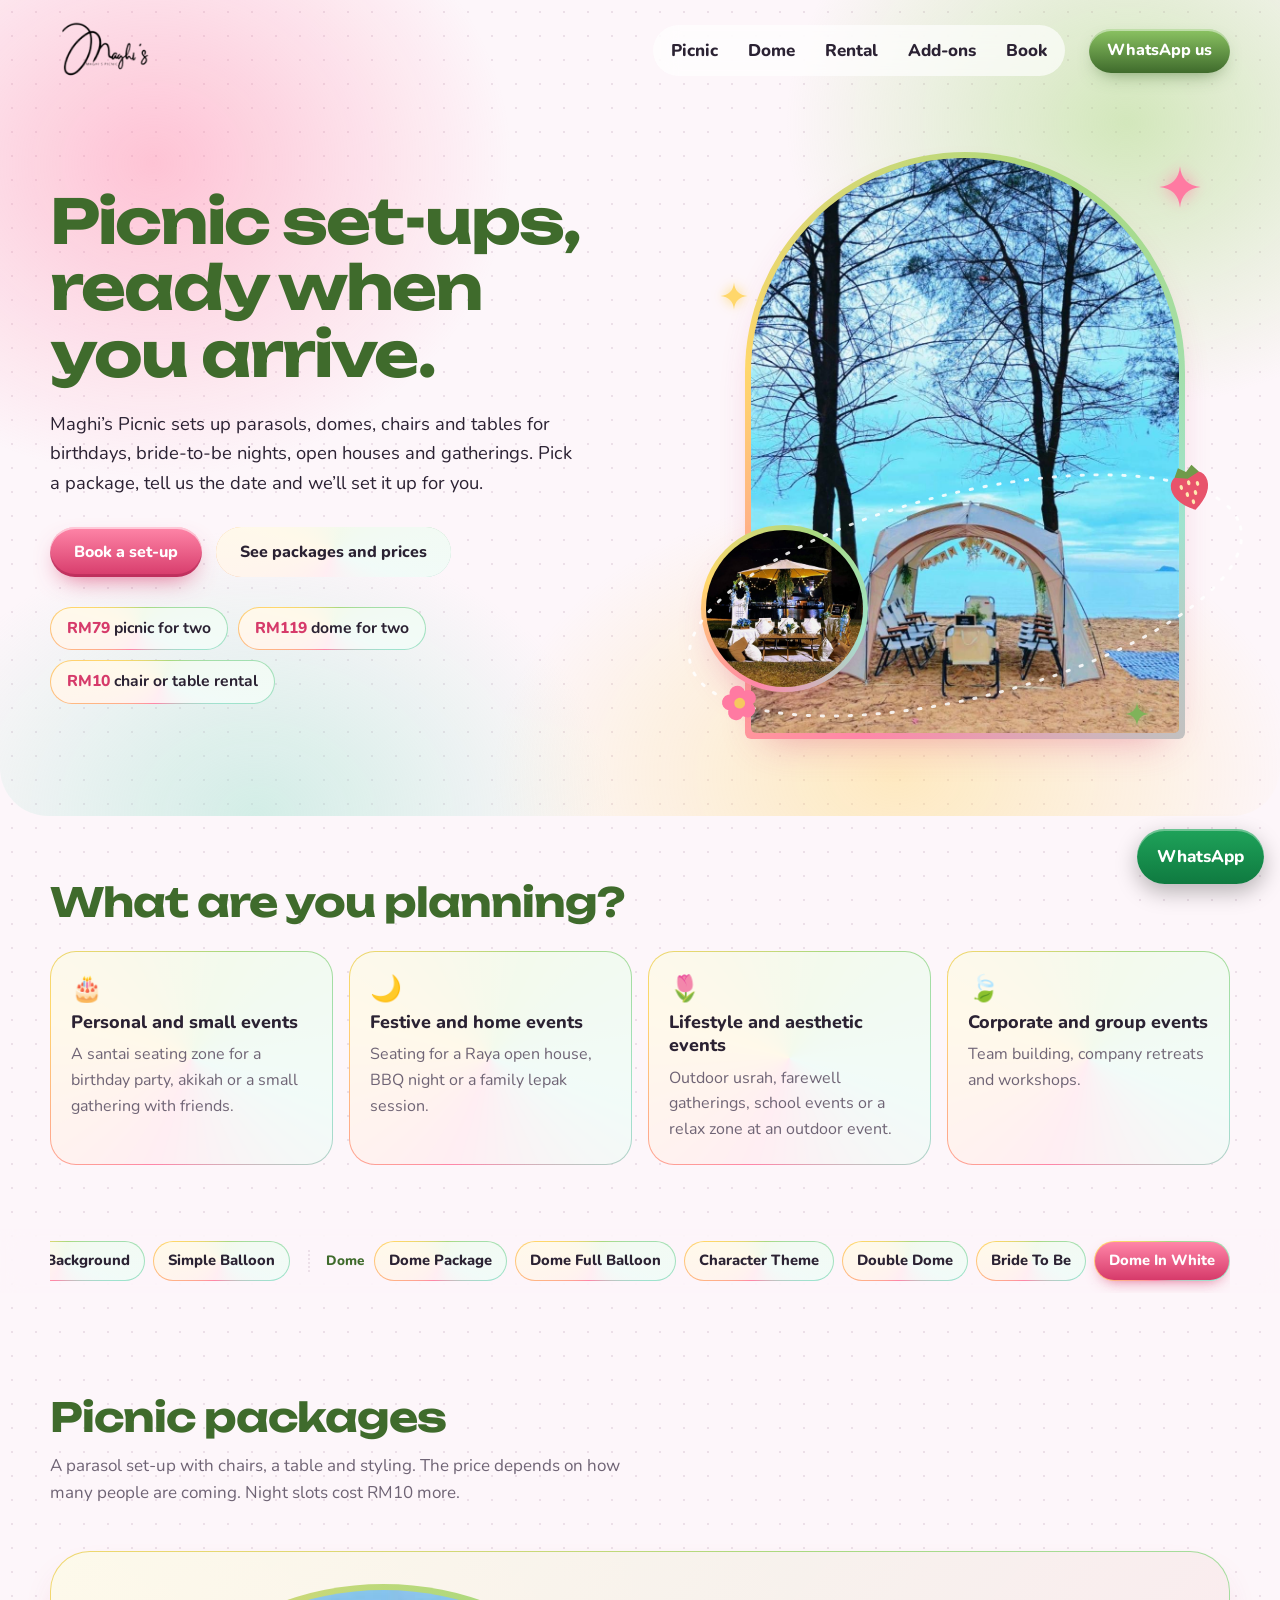
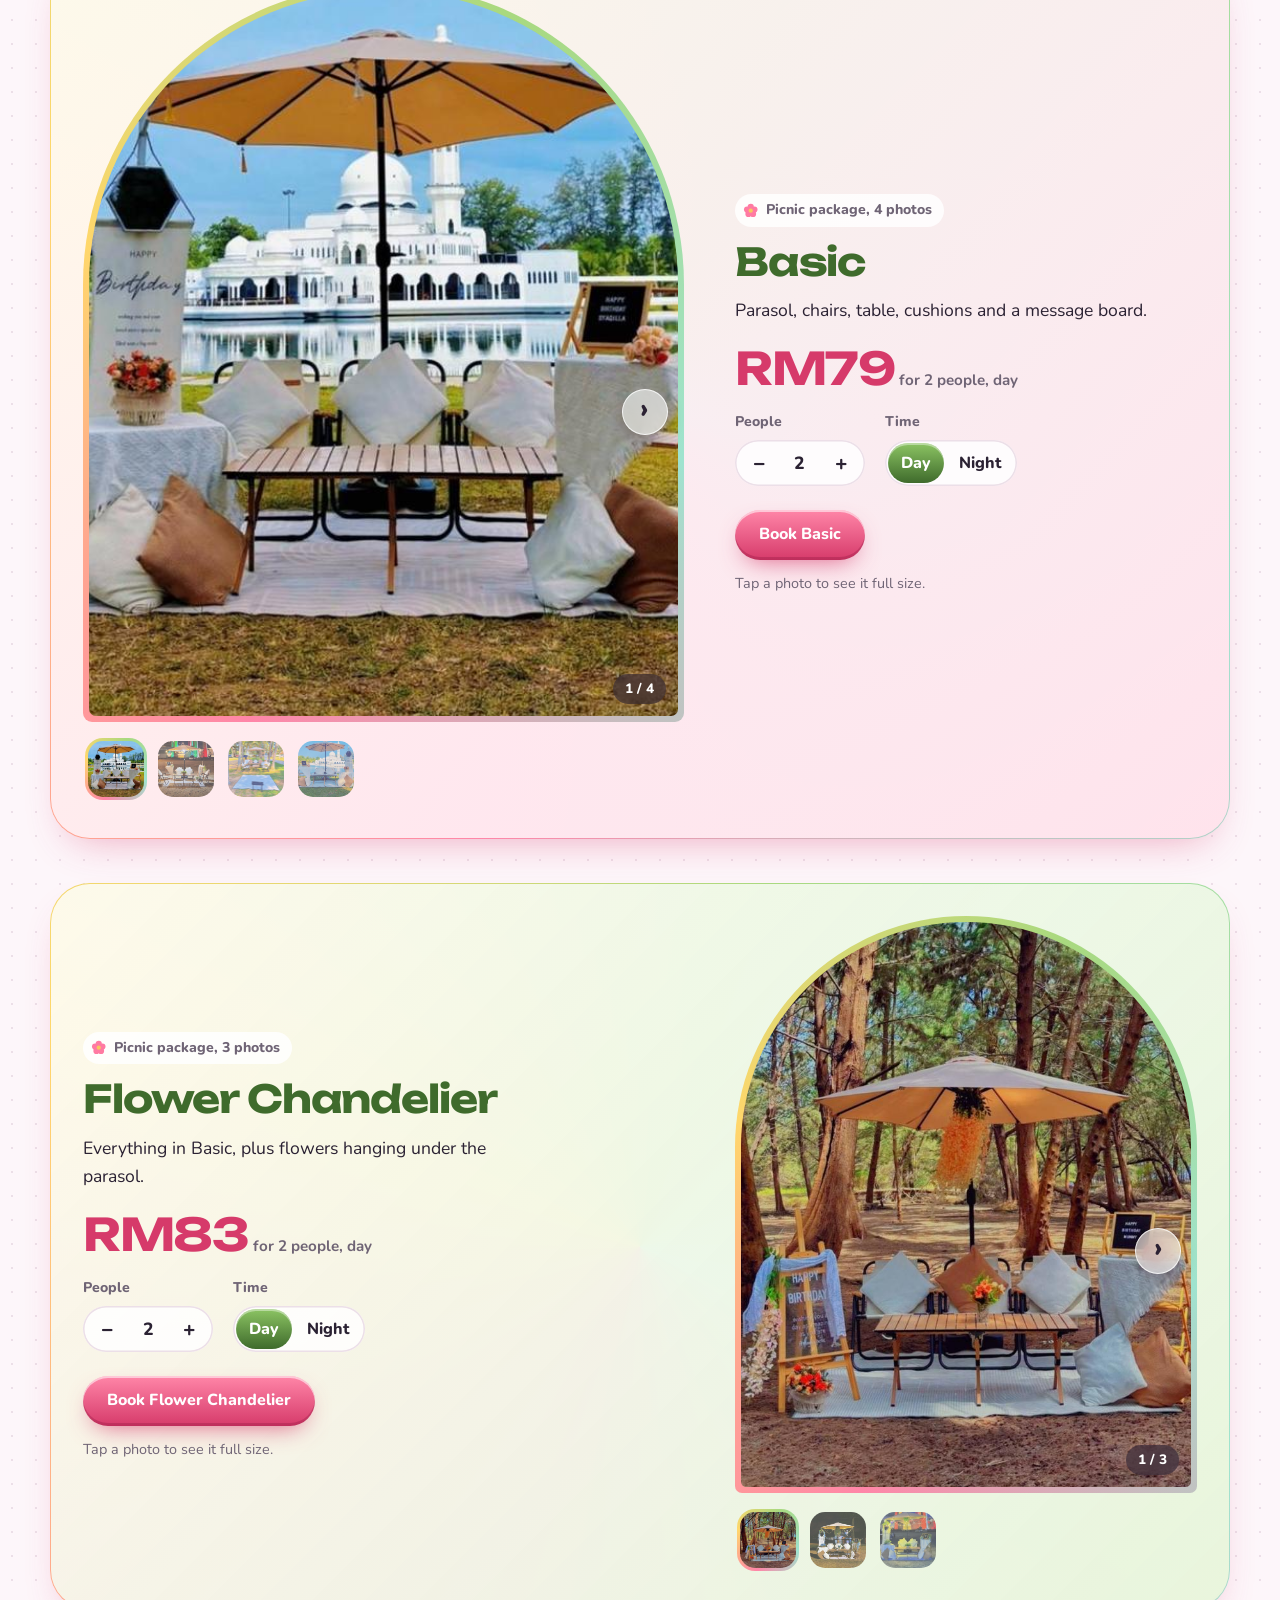
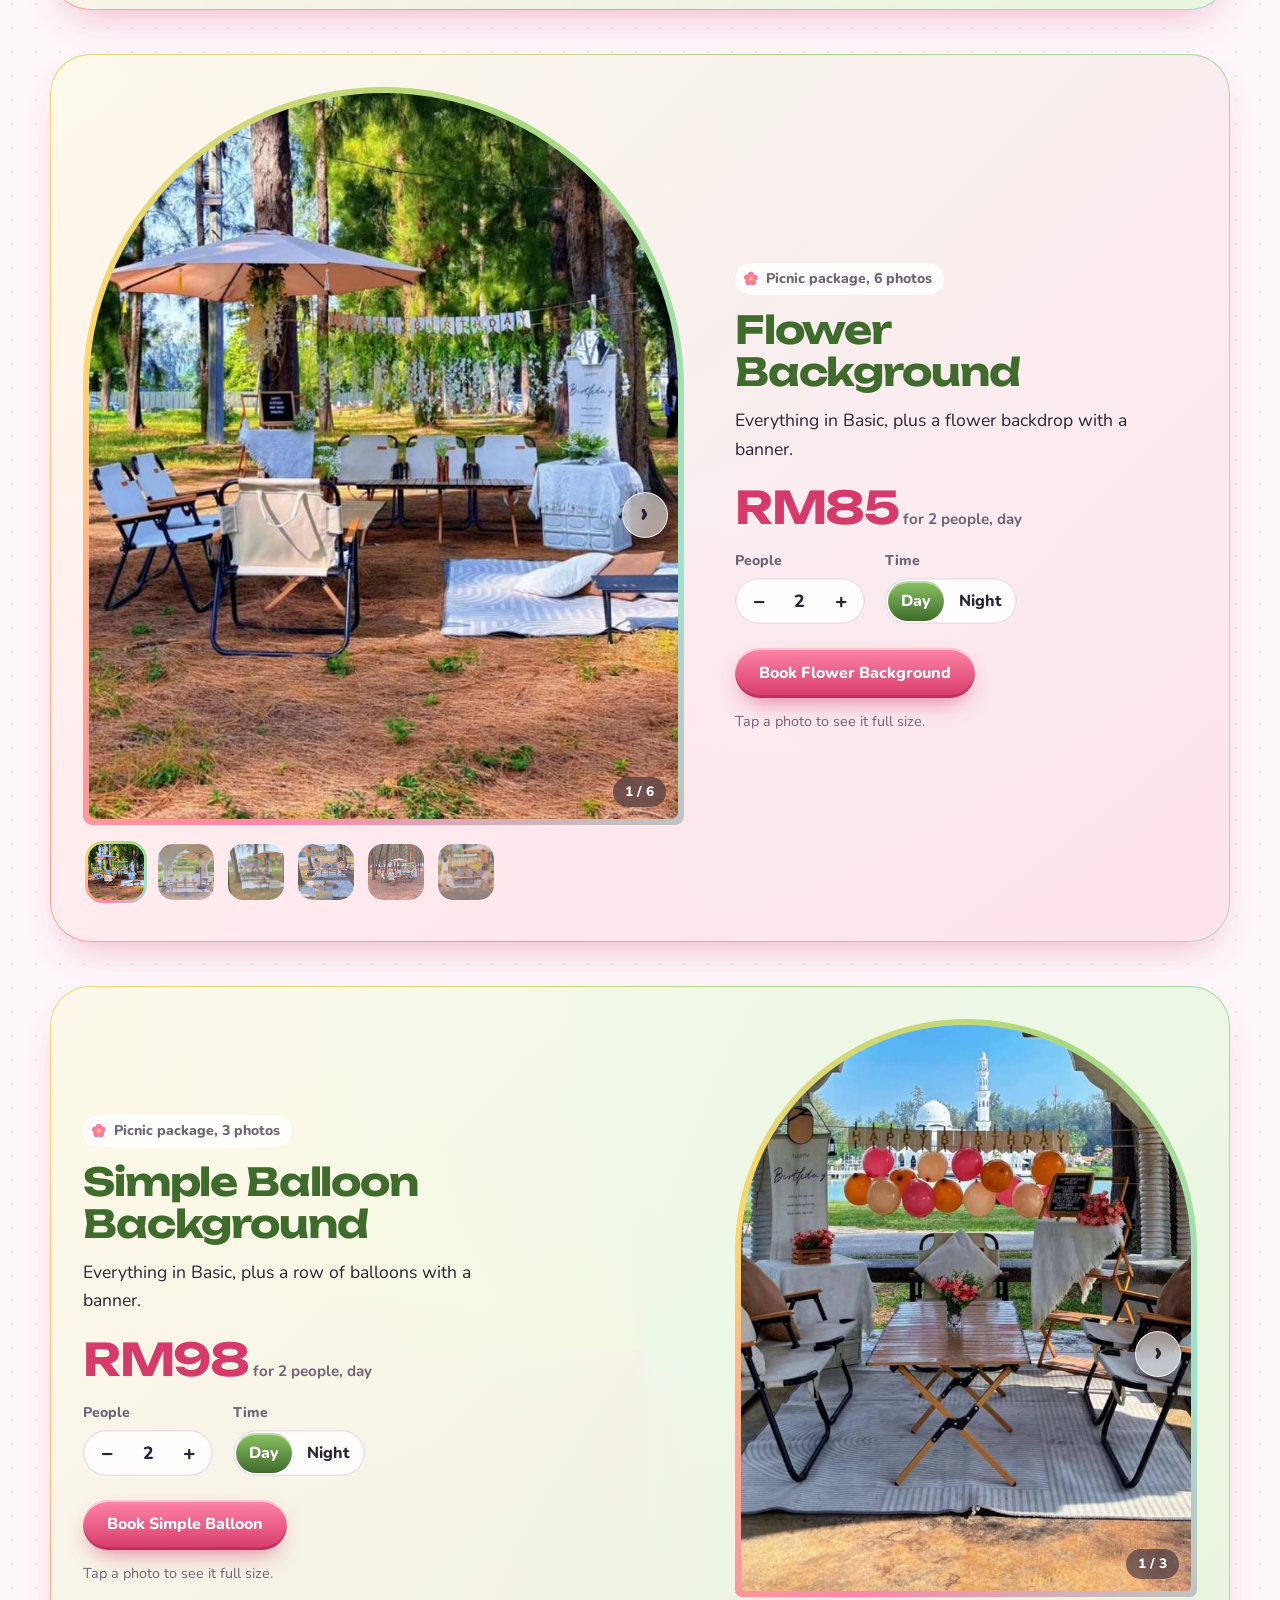
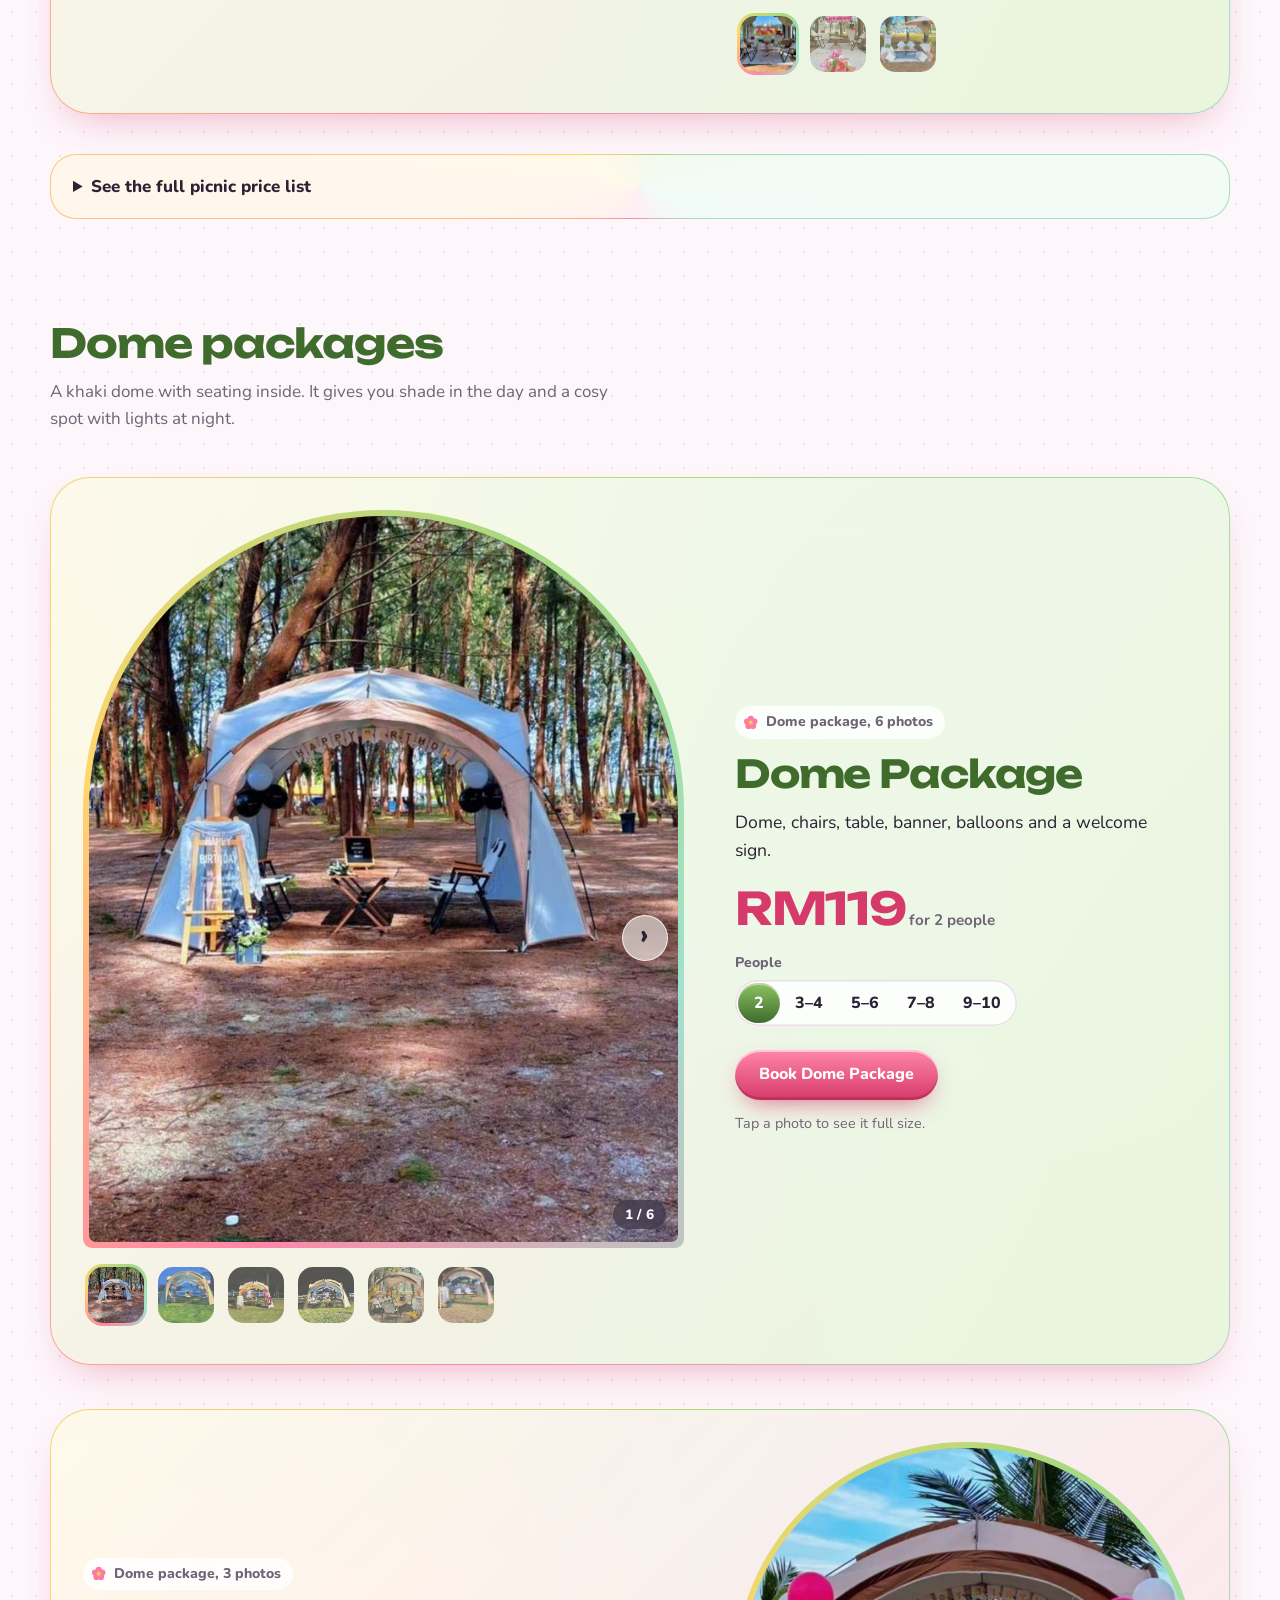
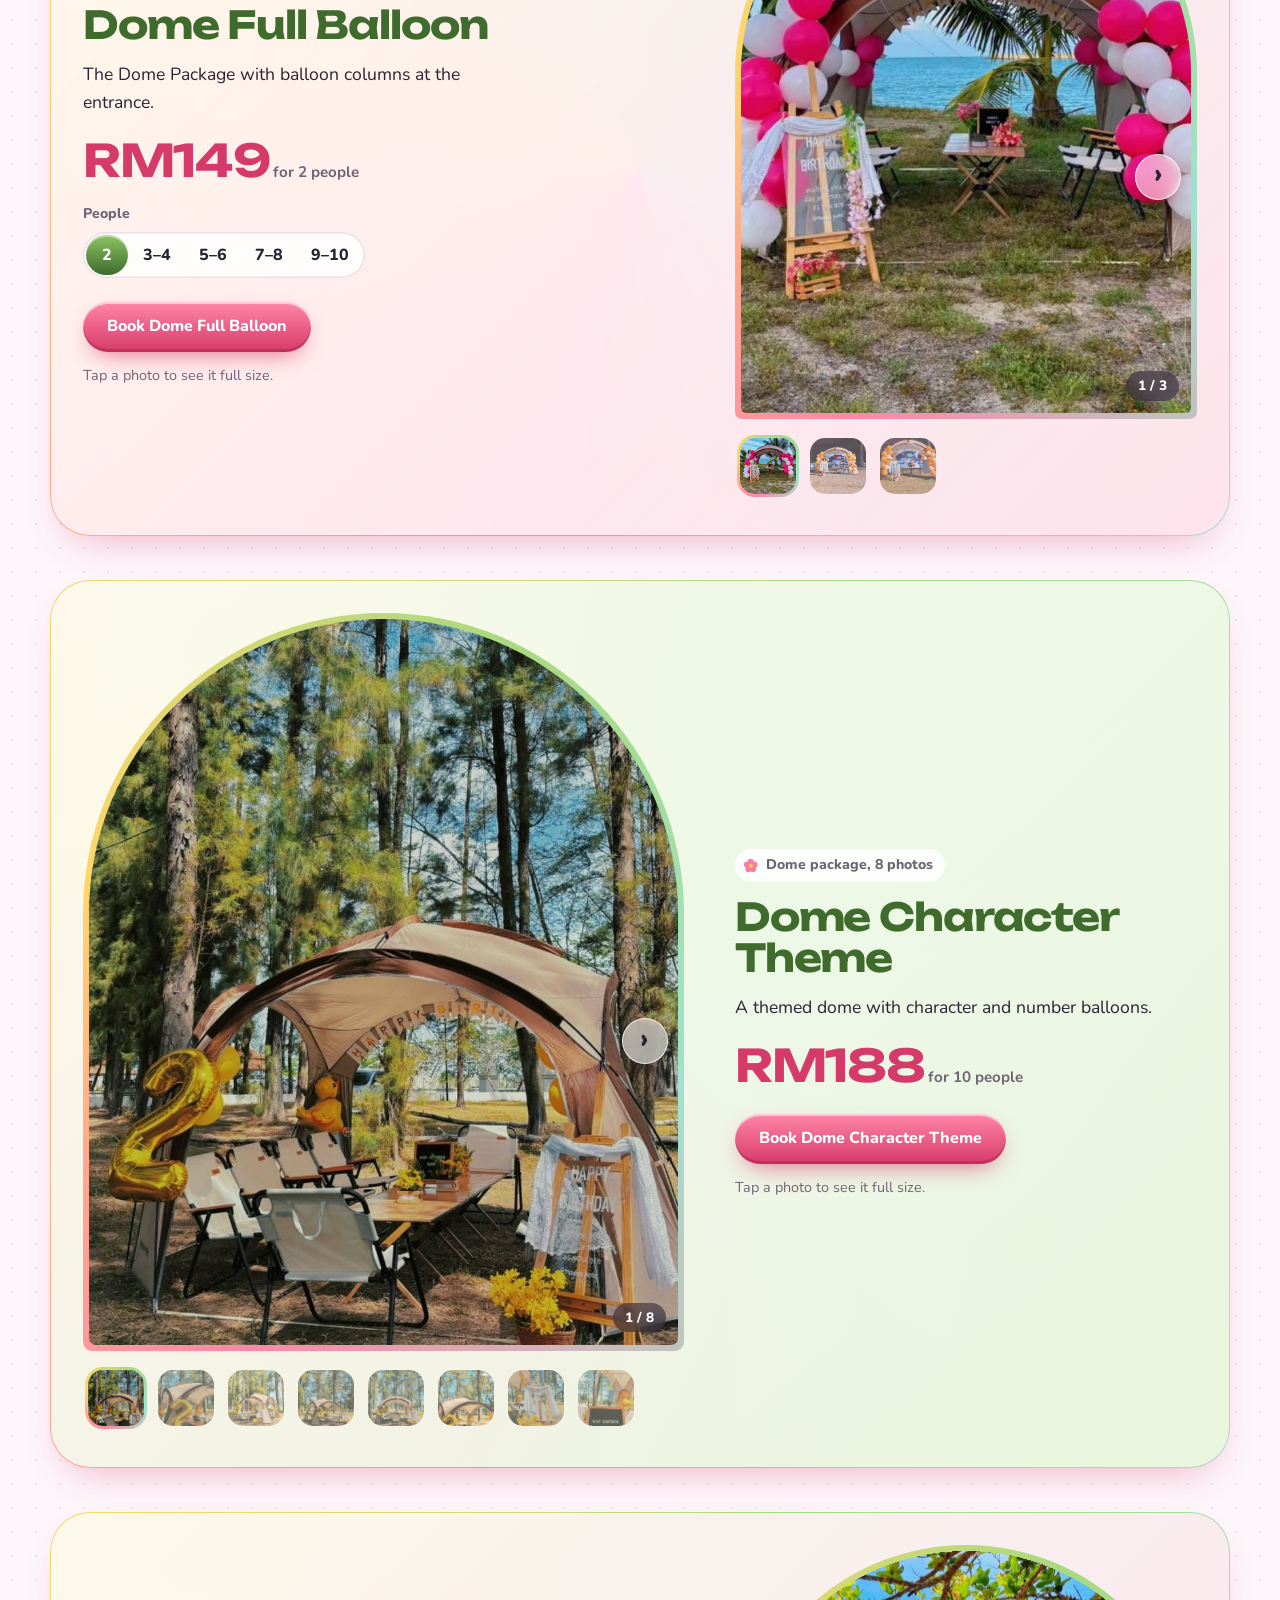
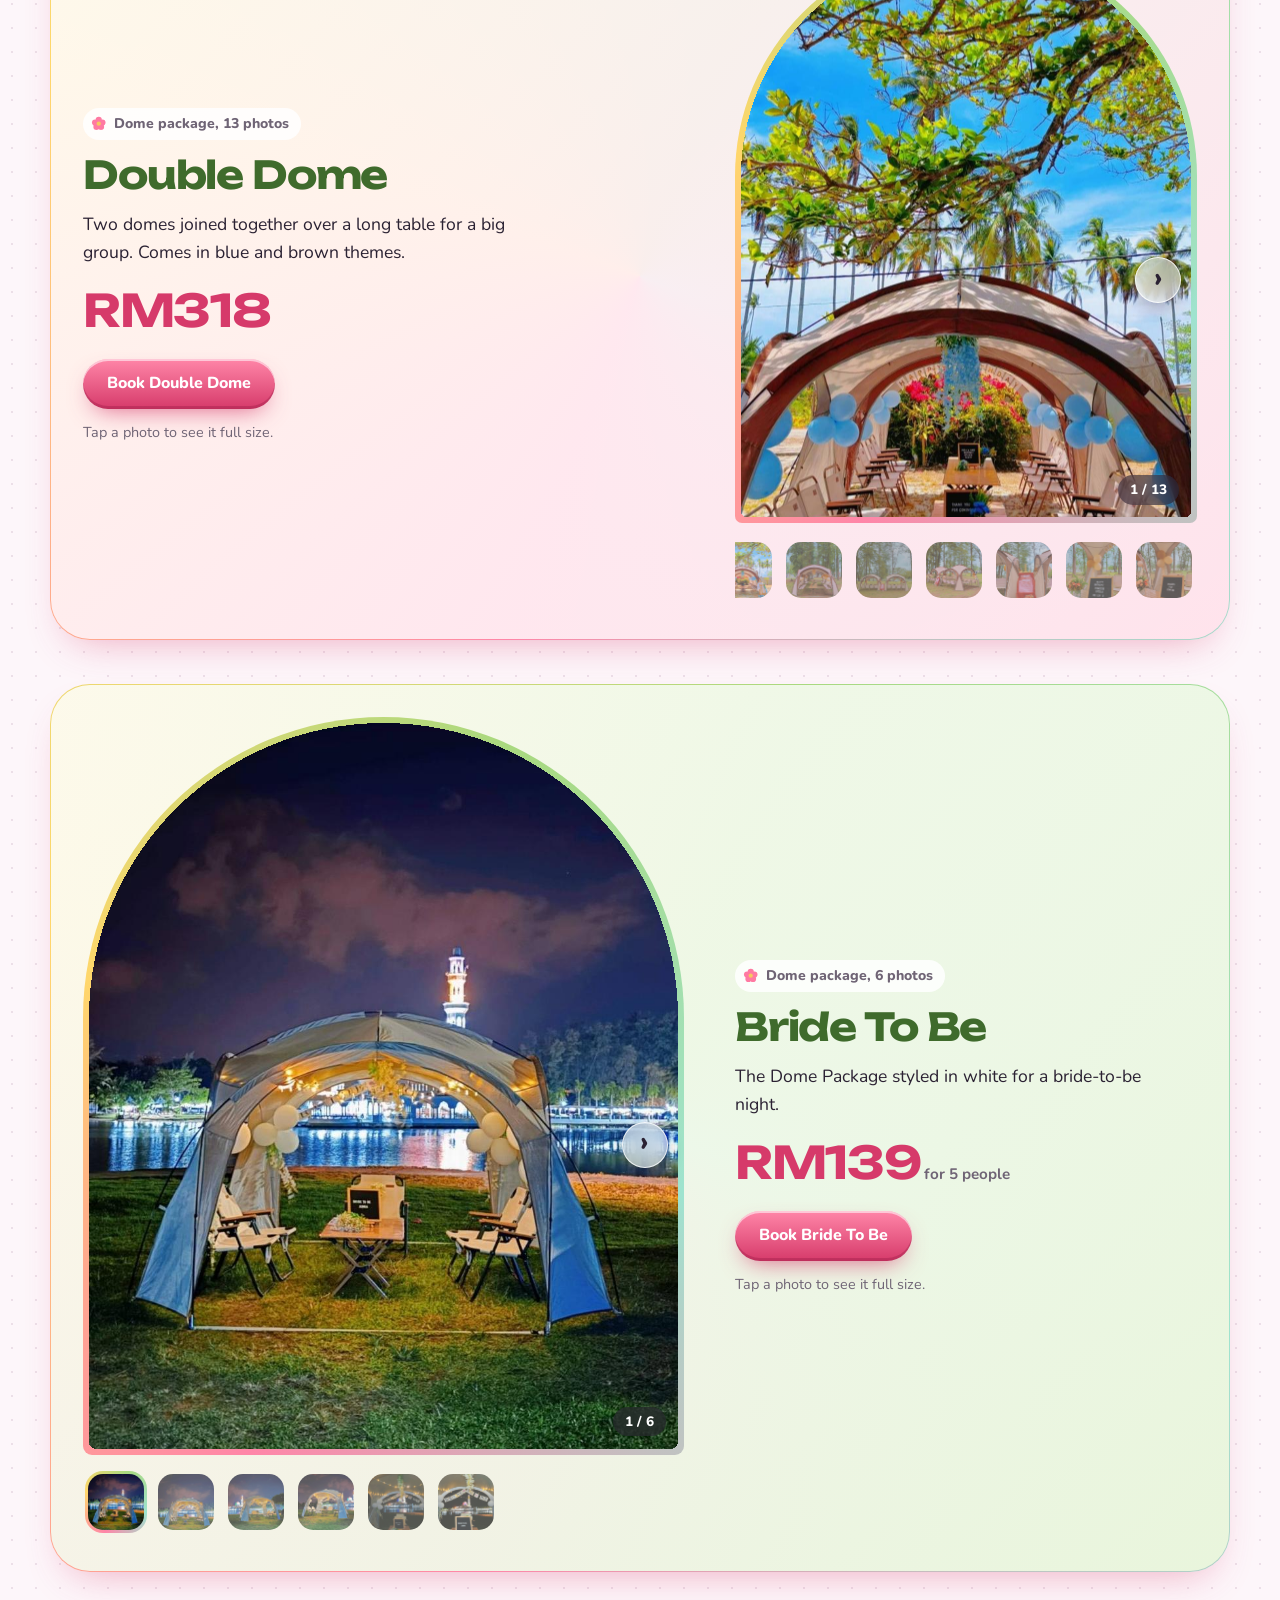
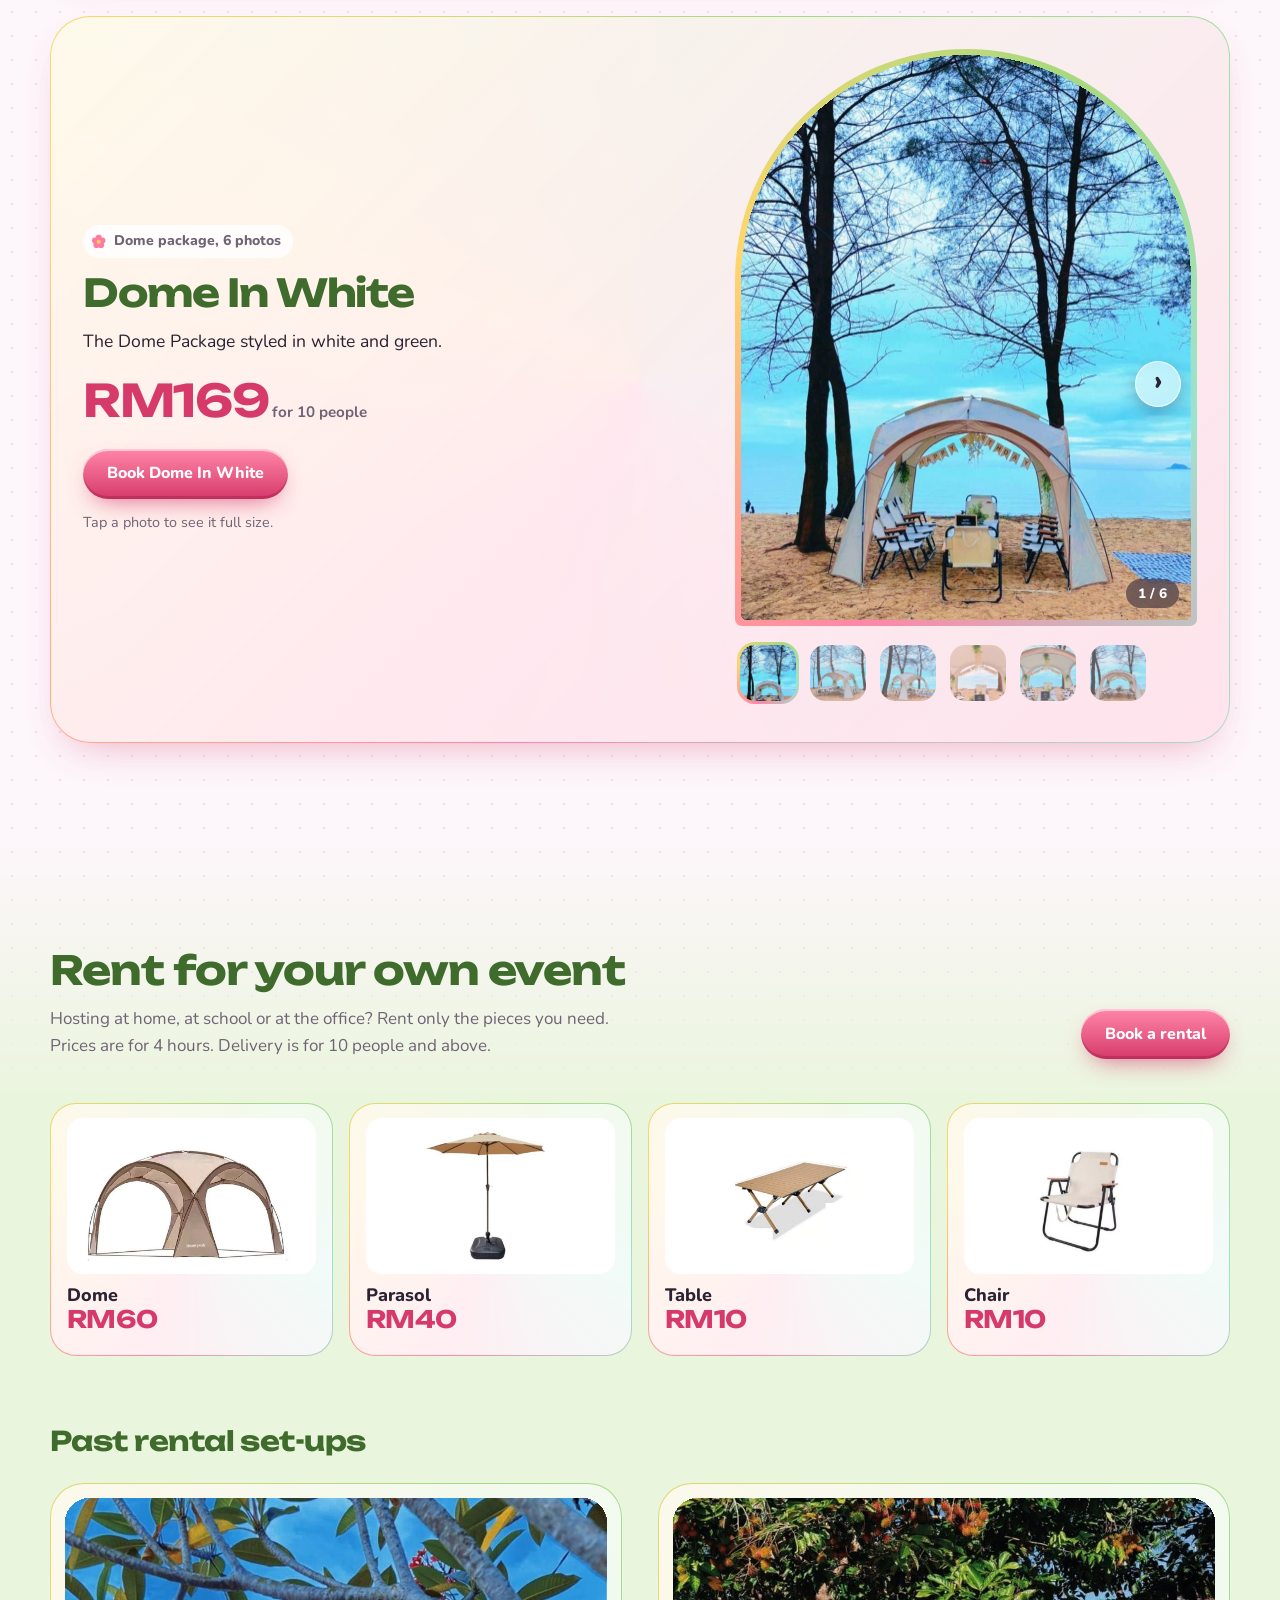
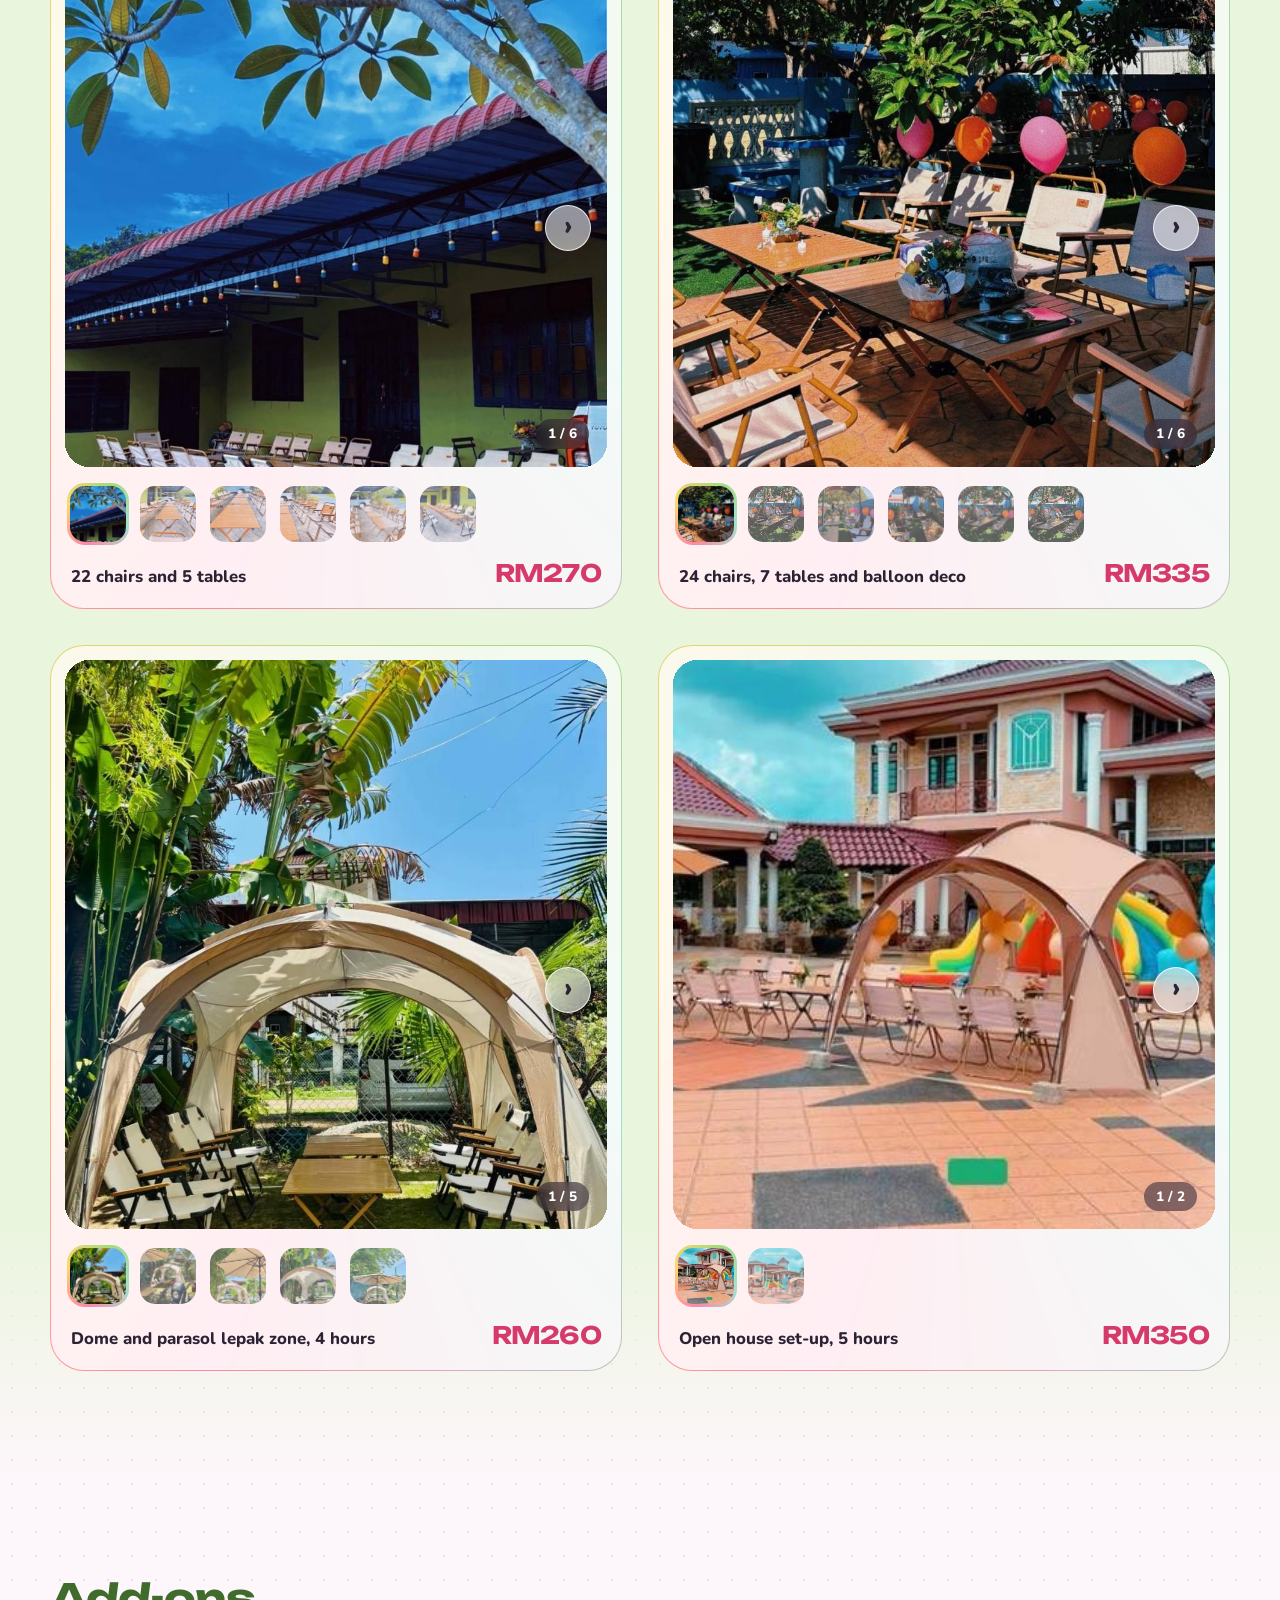
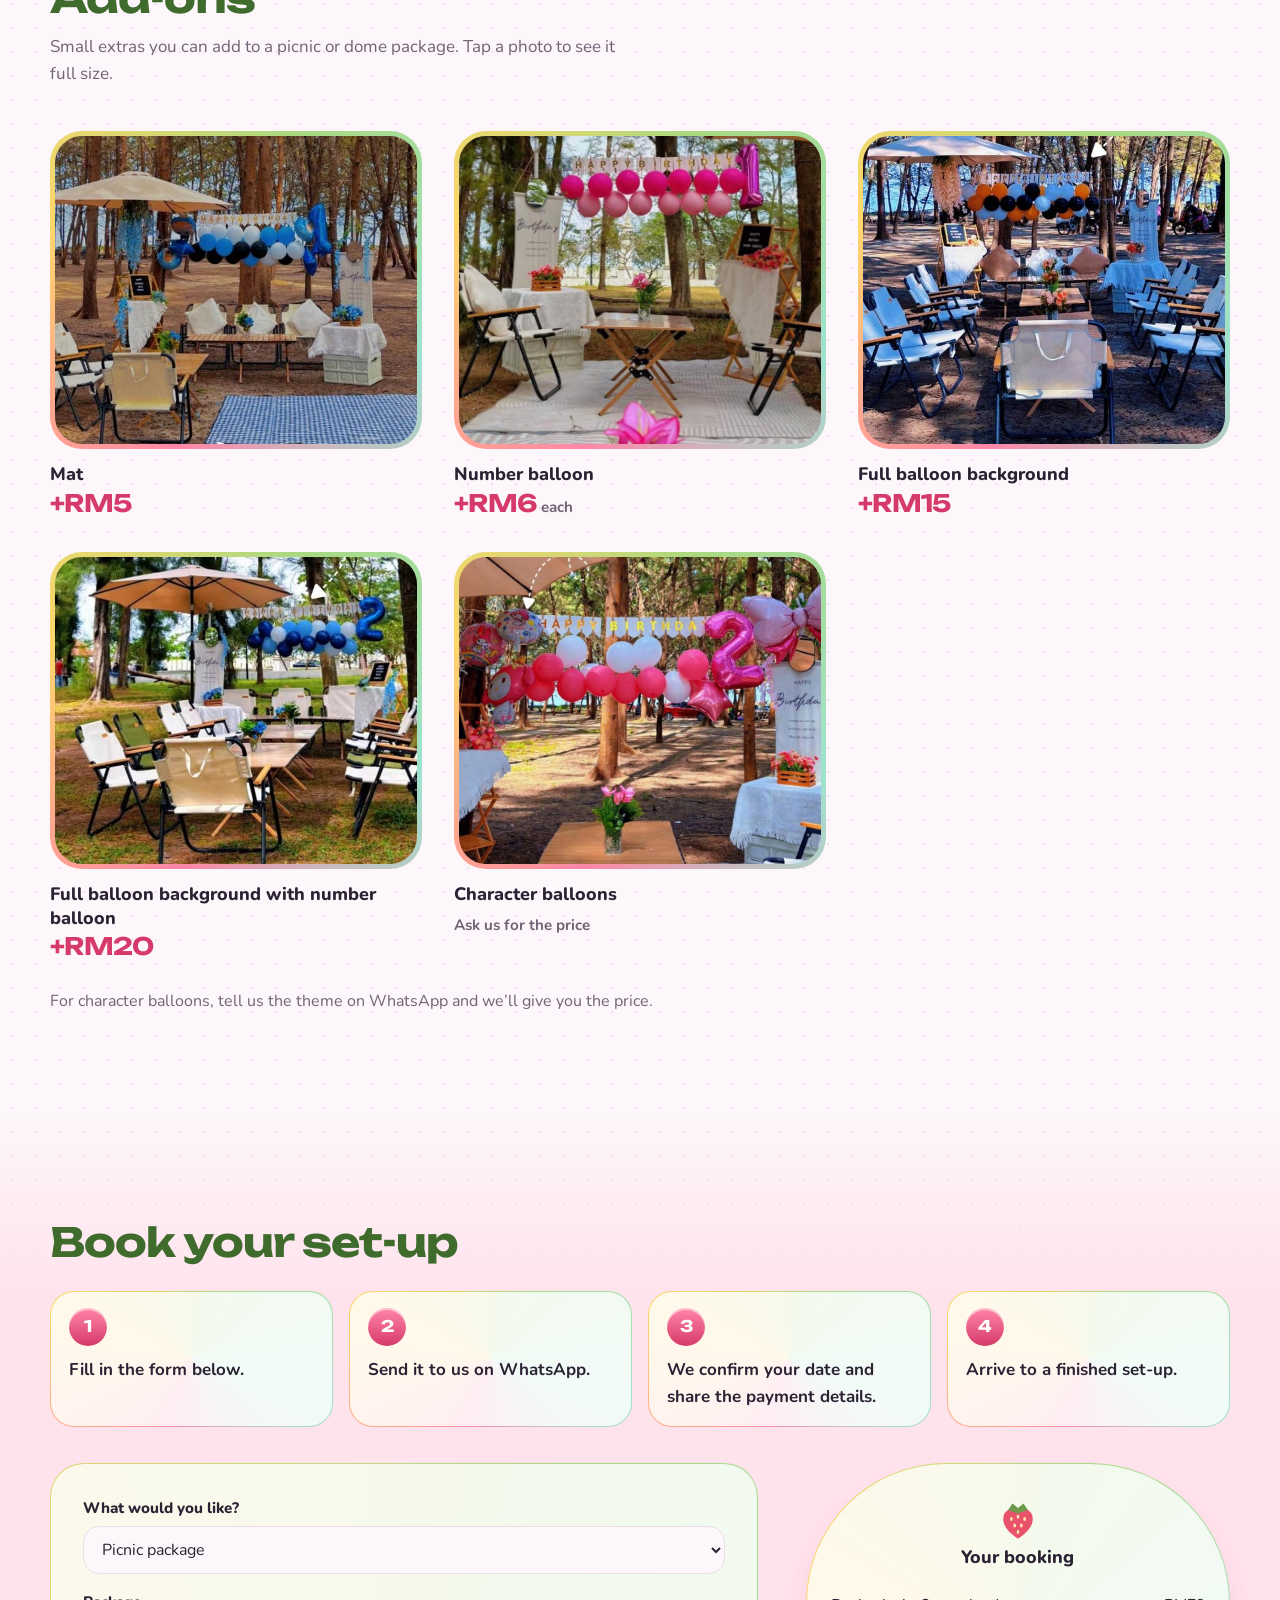
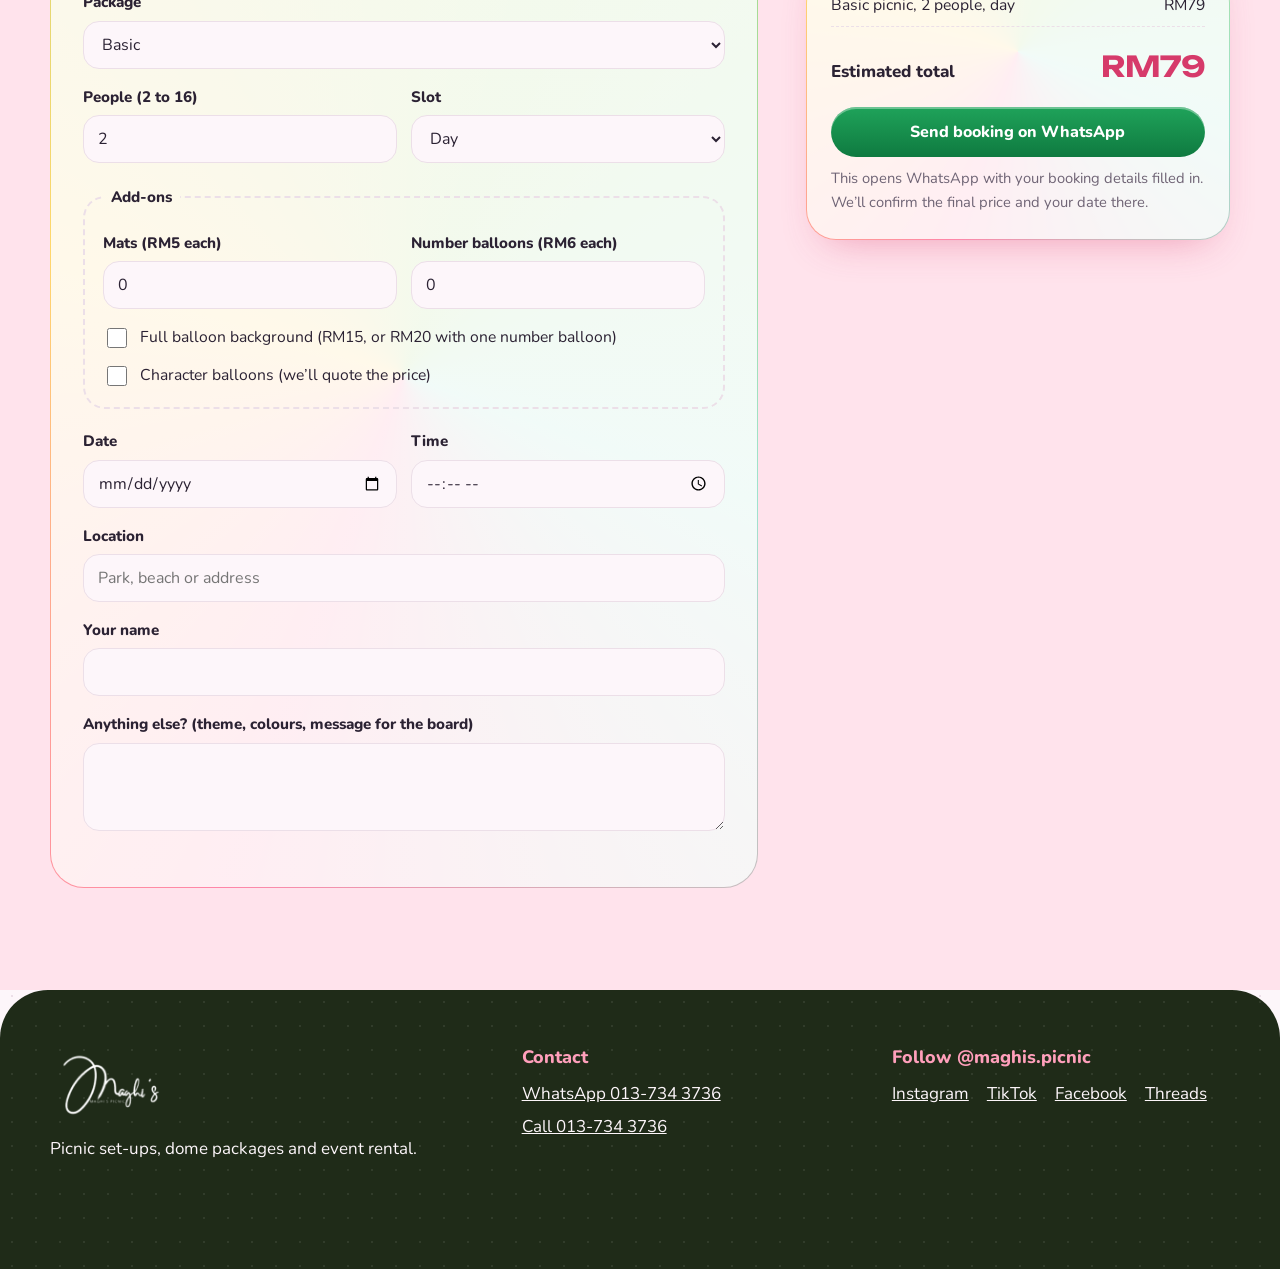
==== commit c9840a41: "Add files via upload" ====
--- a/index.html
+++ b/index.html
@@ -5,14 +5,14 @@
   <meta name="viewport" content="width=device-width, initial-scale=1">
   <title>Maghi’s Picnic | Picnic set-ups, dome packages and event rental</title>
   <meta name="description" content="Maghi’s Picnic sets up parasols, domes, chairs and tables for birthdays, bride-to-be parties, open houses and gatherings. See packages and book on WhatsApp.">
-  <meta name="theme-color" content="#fde4e8">
+  <meta name="theme-color" content="#fdf6fa">
   <meta property="og:title" content="Maghi’s Picnic">
   <meta property="og:description" content="Picnic set-ups, dome packages and event rental. Book on WhatsApp.">
   <meta property="og:image" content="images/white/1.jpg">
   <link rel="icon" href="data:image/svg+xml,<svg xmlns='http://www.w3.org/2000/svg' viewBox='0 0 100 100'><text y='.9em' font-size='90'>🍓</text></svg>">
   <link rel="preconnect" href="https://fonts.googleapis.com">
   <link rel="preconnect" href="https://fonts.gstatic.com" crossorigin>
-  <link href="https://fonts.googleapis.com/css2?family=Fraunces:opsz,wght,SOFT,WONK@9..144,400..900,0..100,0..1&family=Nunito:wght@400..800&display=swap" rel="stylesheet">
+  <link href="https://fonts.googleapis.com/css2?family=Unbounded:wght@400..800&family=Nunito:wght@400..800&display=swap" rel="stylesheet">
   <link rel="stylesheet" href="style.css">
 </head>
 <body>
@@ -27,6 +27,9 @@
       <circle cx="10.5" cy="16.9" r="8" fill="currentColor"/>
       <circle cx="20" cy="20" r="5.5" fill="#f6c85f"/>
     </symbol>
+    <symbol id="sparkle" viewBox="0 0 40 40">
+      <path d="M20 2C21 13 27 19 38 20 27 21 21 27 20 38 19 27 13 21 2 20 13 19 19 13 20 2z" fill="currentColor"/>
+    </symbol>
     <symbol id="berry" viewBox="0 0 40 40">
       <path d="M20 37C10 31 5 23 7 16c2-6 8-7 13-5 5-2 11-1 13 5 2 7-3 15-13 21z" fill="#e8536b"/>
       <path d="M11 11l4-6 5 4 5-4 4 6-9 3z" fill="#6f9a4a"/>
@@ -35,7 +38,7 @@
   </svg>
 
   <!-- ============ TOP: HEADER + HERO ============ -->
-  <div class="gingham">
+  <div class="holo">
     <header class="wrap header">
       <a href="#top" class="brand" aria-label="Maghi’s Picnic home">
         <img src="images/logo.png" alt="Maghi’s Picnic" width="260" height="170">
@@ -67,13 +70,17 @@
       <div class="hero-art" aria-hidden="true">
         <div class="arch hero-main"><img src="images/white/1.jpg" alt=""></div>
         <div class="hero-bubble"><img src="images/chandelier/2.jpg" alt=""></div>
-        <svg class="sticker s1"><use href="#flower"/></svg>
-        <svg class="sticker s2"><use href="#berry"/></svg>
-        <svg class="sticker s3"><use href="#flower"/></svg>
+        <svg class="orbit" viewBox="0 0 500 500">
+          <ellipse cx="250" cy="250" rx="244" ry="88" fill="none" stroke="currentColor" stroke-width="2.5" stroke-dasharray="2 10" stroke-linecap="round"/>
+          <use href="#berry" x="436" y="182" width="48" height="48"/>
+          <use href="#flower" x="22" y="276" width="34" height="34" class="orbit-flower"/>
+        </svg>
+        <svg class="sticker s1"><use href="#sparkle"/></svg>
+        <svg class="sticker s2"><use href="#sparkle"/></svg>
+        <svg class="sticker s3"><use href="#sparkle"/></svg>
       </div>
     </section>
   </div>
-  <div class="scallop" aria-hidden="true"></div>
 
   <main>
 
--- a/style.css
+++ b/style.css
@@ -1,47 +1,53 @@
 /* =========================================================
    Maghi's Picnic
-   Theme: matcha, strawberry and flowers.
+   Theme: cute and futuristic. Matcha, strawberry and flowers
+   with glassy panels, holographic rings and little sparkles.
    All colours are set here, so you can tweak the look in one place.
    ========================================================= */
 
 :root {
-  --cream: #fff8f0;        /* page background */
-  --paper: #ffffff;        /* cards and form fields */
-  --ink: #3b2a26;          /* main text, cocoa brown */
-  --muted: #76655e;        /* secondary text */
-  --line: #eddcd2;         /* borders */
-
-  --berry: #c93a55;        /* strawberry, prices and main buttons */
-  --berry-soft: #e8536b;   /* gingham and decorations */
-  --berry-milk: #fde4e8;   /* strawberry milk panels */
-  --on-berry: #ffffff;
-
-  --matcha: #8fb365;       /* matcha powder */
-  --matcha-deep: #4a6636;  /* headings, footer */
-  --matcha-milk: #ebf2df;  /* matcha latte panels */
-  --on-matcha: #ffffff;
-
-  --butter: #f6c85f;       /* flower centres */
-  --wa: #0f7a40;           /* WhatsApp button */
-
-  --display: "Fraunces", Georgia, "Times New Roman", serif;
+  --bg: #fdf6fa;           /* page background */
+  --ink: #2b2233;          /* main text */
+  --muted: #6f6475;        /* secondary text */
+  --line: #ecdfe8;         /* borders and dots */
+
+  --berry: #d63a6a;        /* strawberry, prices */
+  --berry-hi: #ff86a8;     /* glossy highlight */
+  --berry-soft: #ff7aa2;   /* decorations */
+  --berry-milk: #ffe3ec;
+
+  --matcha: #7fb35a;
+  --matcha-deep: #3f6b2c;  /* headings */
+  --matcha-hi: #a9d97f;
+  --matcha-milk: #e9f5dc;
+
+  --butter: #ffd76b;
+  --mint: #9fe3cf;
+  --wa: #0f7a40;
+
+  --glass: rgba(255, 255, 255, .66);
+  --glass-strong: rgba(255, 255, 255, .86);
+  --ring: conic-gradient(from 200deg, #ff86a8, #ffd76b, #a9d97f, #9fe3cf, #ff86a8);
+  --glow: 0 18px 40px -20px rgba(214, 58, 106, .45);
+
+  --display: "Unbounded", "Arial Rounded MT Bold", "Trebuchet MS", sans-serif;
   --body: "Nunito", system-ui, -apple-system, "Segoe UI", Roboto, Arial, sans-serif;
 }
 
 @media (prefers-color-scheme: dark) {
   :root {
     color-scheme: dark;
-    --cream: #1c2119;
-    --paper: #252c20;
-    --ink: #f7ede6;
-    --muted: #c7bab1;
-    --line: #3a4431;
-    --berry: #ff8fa3;
-    --berry-milk: #3a2328;
-    --on-berry: #2b1218;
-    --matcha-deep: #bcd893;
-    --matcha-milk: #262f1f;
-    --on-matcha: #1c2119;
+    --bg: #12160f;
+    --ink: #f7eef4;
+    --muted: #c4b8c2;
+    --line: #2d3527;
+    --berry: #ff8fb0;
+    --berry-milk: #3a1f2a;
+    --matcha-deep: #bfeb8f;
+    --matcha-milk: #1f2a19;
+    --glass: rgba(34, 42, 30, .62);
+    --glass-strong: rgba(34, 42, 30, .9);
+    --glow: 0 18px 44px -18px rgba(255, 122, 162, .45);
   }
 }
 
@@ -49,7 +55,9 @@
 html { scroll-behavior: smooth; scroll-padding-top: 84px; }
 body {
   margin: 0;
-  background: var(--cream);
+  background-color: var(--bg);
+  background-image: radial-gradient(var(--line) 1.2px, transparent 1.3px);
+  background-size: 24px 24px;
   color: var(--ink);
   font-family: var(--body);
   font-size: 1.0625rem;
@@ -61,30 +69,35 @@
 h1, h2, h3, h4, p, ul, ol { margin: 0; }
 ul, ol { padding: 0; list-style: none; }
 :focus-visible { outline: 3px solid var(--berry); outline-offset: 3px; }
-@media (prefers-reduced-motion: reduce) { html { scroll-behavior: auto; } * { transition: none !important; } }
 [hidden] { display: none !important; }
 
 .wrap { width: min(1180px, 100% - 40px); margin-inline: auto; }
 
+/* A glass panel with a holographic edge. Used for cards across the site. */
+.glass, .spot, .occasion, .chip, .summary, #booking-form, .steps li, .past, .item, .pricelist, .hero-facts li, .btn-soft {
+  border: 1.5px solid transparent;
+  background:
+    linear-gradient(var(--glass-strong), var(--glass-strong)) padding-box,
+    var(--ring) border-box;
+}
+
 /* ---------- Type ---------- */
-h1, h2, .spot h3, .price span, .summary-total b, .steps li::before {
+h1, h2, .spot h3, .subhead, .price span, .summary-total b, .steps li::before {
   font-family: var(--display);
-  font-variation-settings: "SOFT" 100, "WONK" 1;
-  font-optical-sizing: auto;
 }
 h1 {
-  font-size: clamp(2.4rem, 5.6vw, 4.6rem);
+  font-size: clamp(2.1rem, 4.8vw, 3.9rem);
   font-weight: 700;
-  line-height: 1.02;
-  letter-spacing: -0.02em;
+  line-height: 1.08;
+  letter-spacing: -0.03em;
   color: var(--matcha-deep);
   text-wrap: balance;
 }
 h2 {
-  font-size: clamp(1.9rem, 3.6vw, 2.9rem);
+  font-size: clamp(1.6rem, 3.2vw, 2.5rem);
   font-weight: 700;
-  line-height: 1.08;
-  letter-spacing: -0.015em;
+  line-height: 1.12;
+  letter-spacing: -0.025em;
   color: var(--matcha-deep);
   text-wrap: balance;
 }
@@ -99,165 +112,188 @@
 .btn {
   display: inline-flex; align-items: center; justify-content: center;
   min-height: 50px; padding: 12px 24px;
-  border: 2px solid transparent; border-radius: 999px;
+  border: 0; border-radius: 999px;
   font: 800 1rem/1.1 var(--body);
   text-decoration: none; cursor: pointer;
-  transition: transform .12s ease, filter .12s ease;
-}
+  transition: transform .12s ease, box-shadow .12s ease;
+}
+.btn:hover { transform: translateY(-1px); }
 .btn:active { transform: translateY(1px); }
-.btn:hover { filter: brightness(1.06); }
-.btn-berry { background: var(--berry); color: var(--on-berry); box-shadow: 0 4px 0 color-mix(in srgb, var(--berry) 55%, #000); }
-.btn-matcha { background: var(--matcha-deep); color: var(--on-matcha); }
-.btn-soft { background: var(--paper); color: var(--ink); border-color: var(--ink); }
-.btn-wa { background: var(--wa); color: #fff; width: 100%; }
+.btn-berry {
+  background: linear-gradient(180deg, var(--berry-hi), #d63a6a);
+  color: #fff;
+  box-shadow: inset 0 2px 0 rgba(255, 255, 255, .55), inset 0 -3px 0 rgba(120, 10, 50, .25), 0 10px 24px -10px rgba(214, 58, 106, .8);
+}
+.btn-matcha {
+  background: linear-gradient(180deg, #8cc463, #3f6b2c);
+  color: #fff;
+  box-shadow: inset 0 2px 0 rgba(255, 255, 255, .45), 0 8px 20px -10px rgba(63, 107, 44, .8);
+}
+.btn-soft { color: var(--ink); border-width: 2px; }
+.btn-wa { background: linear-gradient(180deg, #1fa35a, #0f7a40); color: #fff; width: 100%; box-shadow: inset 0 2px 0 rgba(255, 255, 255, .35); }
 
 /* ---------- Header + hero ---------- */
-.gingham {
-  background-color: var(--berry-milk);
-  background-image:
-    linear-gradient(90deg, color-mix(in srgb, var(--berry-soft) 10%, transparent) 50%, transparent 50%),
-    linear-gradient(color-mix(in srgb, var(--berry-soft) 10%, transparent) 50%, transparent 50%);
-  background-size: 44px 44px;
-}
-.scallop {
-  height: 22px;
-  background: radial-gradient(circle at 22px 0, var(--berry-milk) 21px, transparent 22px) 0 0 / 44px 22px repeat-x;
+.holo {
+  position: relative; overflow: hidden;
+  background:
+    radial-gradient(40% 55% at 12% 20%, rgba(255, 134, 168, .45), transparent 70%),
+    radial-gradient(38% 50% at 88% 15%, rgba(169, 217, 127, .5), transparent 70%),
+    radial-gradient(45% 50% at 70% 95%, rgba(255, 215, 107, .4), transparent 70%),
+    radial-gradient(40% 50% at 20% 100%, rgba(159, 227, 207, .45), transparent 70%);
+  border-radius: 0 0 48px 48px;
 }
 
 .header { display: flex; align-items: center; gap: 24px; padding-block: 14px; }
 .brand img { width: 112px; }
-.nav { display: flex; gap: 4px; margin-left: auto; }
-.nav a {
-  padding: 9px 13px; border-radius: 999px;
-  font-weight: 700; text-decoration: none; white-space: nowrap;
-}
-.nav a:hover { background: color-mix(in srgb, var(--paper) 70%, transparent); }
+.nav {
+  display: flex; gap: 2px; margin-left: auto; padding: 4px;
+  border-radius: 999px; background: var(--glass);
+  -webkit-backdrop-filter: blur(12px); backdrop-filter: blur(12px);
+}
+.nav a { padding: 8px 14px; border-radius: 999px; font-weight: 800; text-decoration: none; white-space: nowrap; }
+.nav a:hover { background: var(--glass-strong); }
 .header-cta { min-height: 44px; padding: 10px 18px; }
 
 .hero {
   display: grid; grid-template-columns: 1.05fr .95fr;
   gap: clamp(28px, 5vw, 72px); align-items: center;
-  padding-block: clamp(24px, 4vw, 56px) clamp(32px, 5vw, 64px);
+  padding-block: clamp(28px, 4vw, 56px) clamp(48px, 6vw, 80px);
 }
 .lede { max-width: 48ch; margin-top: 22px; font-size: 1.15rem; }
 .hero-actions { display: flex; flex-wrap: wrap; gap: 14px; margin-top: 30px; }
 .hero-facts { display: flex; flex-wrap: wrap; gap: 10px; margin-top: 30px; }
-.hero-facts li {
-  padding: 8px 16px; border-radius: 999px;
-  background: var(--paper); font-size: .98rem; font-weight: 600;
-}
+.hero-facts li { padding: 8px 16px; border-radius: 999px; font-size: .98rem; font-weight: 700; }
 .hero-facts b { color: var(--berry); font-weight: 800; }
 
 /* The arch is the dome opening. It frames photos across the site. */
-.arch { overflow: hidden; border-radius: 999px 999px 28px 28px; background: var(--matcha-milk); }
+.arch { overflow: hidden; border-radius: 999px 999px 28px 28px; }
 .arch img { width: 100%; height: 100%; object-fit: cover; }
 
-.hero-art { position: relative; width: min(100%, 460px); margin-left: auto; }
-.hero-main { aspect-ratio: 3 / 4; border: 8px solid var(--paper); box-shadow: 0 18px 40px -18px rgba(120, 40, 60, .45); }
+.hero-art { position: relative; width: min(100%, 440px); margin: 0 auto; }
+.hero-main {
+  aspect-ratio: 3 / 4; padding: 6px;
+  background: var(--ring); box-shadow: var(--glow);
+}
+.hero-main img { border-radius: 999px 999px 23px 23px; }
 .hero-bubble {
-  position: absolute; left: -12%; bottom: 6%;
-  width: 40%; aspect-ratio: 1; border-radius: 50%; overflow: hidden;
-  border: 6px solid var(--paper); box-shadow: 0 12px 28px -12px rgba(120, 40, 60, .5);
-}
-.hero-bubble img { width: 100%; height: 100%; object-fit: cover; }
-.sticker { position: absolute; }
-.s1 { width: 64px; height: 64px; top: 4%; right: -5%; color: var(--berry-soft); transform: rotate(14deg); }
-.s2 { width: 58px; height: 58px; top: 34%; left: -10%; transform: rotate(-16deg); }
-.s3 { width: 42px; height: 42px; bottom: -3%; right: 14%; color: var(--matcha); }
+  position: absolute; left: -10%; bottom: 8%;
+  width: 38%; aspect-ratio: 1; border-radius: 50%; overflow: hidden;
+  padding: 5px; background: var(--ring); box-shadow: var(--glow);
+}
+.hero-bubble img { width: 100%; height: 100%; object-fit: cover; border-radius: 50%; }
+.orbit {
+  position: absolute; left: -16%; top: 26%; width: 132%; height: auto;
+  color: var(--glass-strong); transform: rotate(-14deg);
+  pointer-events: none; overflow: visible;
+}
+.orbit-flower { color: var(--berry-soft); }
+.sticker { position: absolute; color: var(--berry-soft); filter: drop-shadow(0 0 8px rgba(255, 134, 168, .8)); }
+.s1 { width: 46px; height: 46px; top: 2%; right: -4%; }
+.s2 { width: 30px; height: 30px; top: 22%; left: -6%; color: var(--butter); filter: drop-shadow(0 0 6px rgba(255, 215, 107, .9)); }
+.s3 { width: 26px; height: 26px; bottom: 2%; right: 8%; color: var(--matcha); filter: drop-shadow(0 0 6px rgba(127, 179, 90, .8)); }
+@media (prefers-reduced-motion: no-preference) {
+  .sticker { animation: twinkle 3.2s ease-in-out infinite; }
+  .s2 { animation-delay: -1.1s; }
+  .s3 { animation-delay: -2.2s; }
+}
+@keyframes twinkle {
+  0%, 100% { transform: scale(1) rotate(0); opacity: 1; }
+  50% { transform: scale(.6) rotate(45deg); opacity: .55; }
+}
 
 /* ---------- Sections ---------- */
 .section { padding-block: clamp(56px, 8vw, 104px); }
 .section-tight { padding-block: clamp(40px, 6vw, 64px); }
 .section-flush { padding-top: 0; }
-.section-matcha { background: var(--matcha-milk); }
-.section-berry { background: var(--berry-milk); }
-.section-head {
-  display: flex; flex-wrap: wrap; align-items: flex-end;
-  justify-content: space-between; gap: 24px;
-}
+.section-matcha, .section-berry { position: relative; }
+.section-matcha { background: linear-gradient(180deg, transparent, var(--matcha-milk) 12%, var(--matcha-milk) 88%, transparent); }
+.section-berry { background: linear-gradient(180deg, transparent, var(--berry-milk) 12%); }
+.section-head { display: flex; flex-wrap: wrap; align-items: flex-end; justify-content: space-between; gap: 24px; }
 
 /* ---------- Occasions ---------- */
 .occasions { display: grid; grid-template-columns: repeat(4, 1fr); gap: 16px; margin-top: 26px; }
-.occasion { padding: 20px 20px 22px; border-radius: 24px; background: var(--matcha-milk); }
-.occasion:nth-child(even) { background: var(--berry-milk); }
+.occasion { padding: 20px 20px 22px; border-radius: 26px; }
+.occasion h3 span { display: block; font-size: 1.6rem; margin-bottom: 6px; }
 .occasion p { margin-top: 8px; color: var(--muted); font-size: 1rem; }
 
 /* ---------- Package jump bar ---------- */
 .chipbar {
   position: sticky; top: 0; z-index: 4;
-  background: color-mix(in srgb, var(--cream) 88%, transparent);
-  -webkit-backdrop-filter: blur(10px); backdrop-filter: blur(10px);
-  border-bottom: 1px solid var(--line);
-}
-.chips {
-  position: relative; display: flex; align-items: center; gap: 8px;
-  padding-block: 12px; overflow-x: auto; scrollbar-width: none;
-}
+  background: color-mix(in srgb, var(--bg) 70%, transparent);
+  -webkit-backdrop-filter: blur(14px) saturate(1.4); backdrop-filter: blur(14px) saturate(1.4);
+}
+.chips { position: relative; display: flex; align-items: center; gap: 8px; padding-block: 12px; overflow-x: auto; scrollbar-width: none; }
 .chips::-webkit-scrollbar { display: none; }
 .chip-group { flex: none; padding-inline: 6px 2px; font-size: .85rem; font-weight: 800; color: var(--matcha-deep); }
 .chip-group:not(:first-child) { margin-left: 10px; padding-left: 16px; border-left: 2px dotted var(--line); }
-.chip {
-  flex: none; padding: 7px 14px; border-radius: 999px;
-  border: 1.5px solid var(--line); background: var(--paper);
-  font-size: .92rem; font-weight: 700; text-decoration: none; white-space: nowrap;
-}
-.chip:hover { border-color: var(--berry); }
-.chip[aria-current="true"] { background: var(--berry); border-color: var(--berry); color: var(--on-berry); }
+.chip { flex: none; padding: 7px 14px; border-radius: 999px; font-size: .92rem; font-weight: 800; text-decoration: none; white-space: nowrap; }
+.chip[aria-current="true"] {
+  background: linear-gradient(180deg, var(--berry-hi), #d63a6a) padding-box, var(--ring) border-box;
+  color: #fff; box-shadow: 0 6px 16px -8px rgba(214, 58, 106, .9);
+}
 
 /* ---------- Package spotlights ---------- */
 .spot {
+  position: relative;
   display: grid; grid-template-columns: 1.3fr 1fr;
   gap: clamp(24px, 4vw, 56px); align-items: center;
   margin-top: clamp(28px, 4vw, 44px);
   padding: clamp(16px, 2.5vw, 32px);
-  border-radius: 36px;
-}
-.spot-berry { background: var(--berry-milk); }
-.spot-matcha { background: var(--matcha-milk); }
+  border-radius: 40px;
+  box-shadow: var(--glow);
+}
+.spot-berry { background: linear-gradient(135deg, var(--glass-strong), var(--berry-milk)) padding-box, var(--ring) border-box; }
+.spot-matcha { background: linear-gradient(135deg, var(--glass-strong), var(--matcha-milk)) padding-box, var(--ring) border-box; }
 .spot:nth-of-type(even) .spot-media { order: 2; }
 .spot-media { min-width: 0; }
 
 .stage {
   aspect-ratio: 4 / 5; max-height: 82vh; width: 100%;
-  overflow: hidden; border-radius: 999px 999px 28px 28px;
-  background: var(--paper);
-  border: 6px solid var(--paper);
-}
+  padding: 6px; border-radius: 999px 999px 30px 30px;
+  background: var(--ring);
+}
+.stage .track { border-radius: 999px 999px 24px 24px; background: var(--bg); }
 .spot-info { padding: 8px clamp(4px, 1.5vw, 20px) 8px 0; }
-.spot-kind { display: flex; align-items: center; gap: 8px; font-size: .92rem; font-weight: 700; color: var(--muted); }
+.spot-kind {
+  display: inline-flex; align-items: center; gap: 8px;
+  padding: 5px 12px 5px 8px; border-radius: 999px;
+  background: var(--glass-strong); font-size: .88rem; font-weight: 800; color: var(--muted);
+}
 .spot h3 {
-  margin-top: 8px;
-  font-size: clamp(2rem, 3.6vw, 3rem);
-  font-weight: 700; line-height: 1.02; letter-spacing: -0.015em;
-  color: var(--matcha-deep);
-  text-wrap: balance;
+  margin-top: 14px;
+  font-size: clamp(1.7rem, 3vw, 2.5rem);
+  font-weight: 700; line-height: 1.08; letter-spacing: -0.03em;
+  color: var(--matcha-deep); text-wrap: balance;
 }
 .spot-desc { margin-top: 14px; max-width: 40ch; font-size: 1.1rem; }
 .spot .price { margin-top: 22px; }
-.spot .price span { font-size: clamp(2.2rem, 4vw, 3rem); }
+.spot .price span { font-size: clamp(2rem, 3.6vw, 2.8rem); }
 .spot-controls { display: flex; flex-wrap: wrap; gap: 14px 20px; margin-top: 18px; }
 .spot .btn { margin-top: 24px; }
 .spot-hint { margin-top: 12px; font-size: .9rem; color: var(--muted); }
 
-.price span { font-size: 1.7rem; font-weight: 700; color: var(--berry); line-height: 1; }
-.price small { font-size: .95rem; color: var(--muted); font-weight: 600; }
+.price span { font-size: 1.5rem; font-weight: 700; letter-spacing: -0.03em; color: var(--berry); line-height: 1; }
+.price small { font-size: .95rem; color: var(--muted); font-weight: 700; }
 
 /* ---------- Price controls ---------- */
-.control-label { display: block; margin-bottom: 6px; font-size: .88rem; font-weight: 700; color: var(--muted); }
+.control-label { display: block; margin-bottom: 6px; font-size: .88rem; font-weight: 800; color: var(--muted); }
 .stepper, .segmented {
-  display: inline-flex; align-items: center;
-  border: 2px solid var(--ink); border-radius: 999px; overflow: hidden;
-  background: var(--paper);
+  display: inline-flex; align-items: center; gap: 2px; padding: 3px;
+  border-radius: 999px; background: var(--glass-strong);
+  box-shadow: inset 0 0 0 1.5px var(--line);
 }
 .stepper button, .segmented button {
-  min-width: 44px; min-height: 42px; padding: 0 13px;
-  border: 0; background: none; color: var(--ink);
+  min-width: 42px; min-height: 40px; padding: 0 13px;
+  border: 0; border-radius: 999px; background: none; color: var(--ink);
   font: 800 1rem var(--body); cursor: pointer;
 }
 .stepper button { font-size: 1.3rem; }
 .stepper button:hover, .segmented button:hover { background: var(--line); }
-.stepper output { min-width: 40px; text-align: center; font-weight: 800; font-size: 1.1rem; }
-.segmented button[aria-pressed="true"] { background: var(--ink); color: var(--paper); }
+.stepper output { min-width: 36px; text-align: center; font-weight: 800; font-size: 1.1rem; }
+.segmented button[aria-pressed="true"] {
+  background: linear-gradient(180deg, #8cc463, #3f6b2c); color: #fff;
+  box-shadow: inset 0 2px 0 rgba(255, 255, 255, .4);
+}
 
 /* ---------- Photo sliders ---------- */
 .carousel { position: relative; }
@@ -271,39 +307,38 @@
 .car-btn {
   position: absolute; top: 58%; transform: translateY(-50%);
   width: 46px; height: 46px; padding: 0 0 4px;
-  border: 0; border-radius: 50%;
-  background: rgba(255, 255, 255, .94); color: #3b2a26;
+  border: 1.5px solid rgba(255, 255, 255, .8); border-radius: 50%;
+  background: rgba(255, 255, 255, .55); color: #2b2233;
+  -webkit-backdrop-filter: blur(10px); backdrop-filter: blur(10px);
   font: 800 1.8rem/1 var(--body); cursor: pointer;
-  box-shadow: 0 4px 12px rgba(60, 20, 30, .25);
-}
-.car-btn:hover { background: #fde4e8; }
+  box-shadow: 0 6px 16px rgba(60, 20, 40, .25);
+}
+.car-btn:hover { background: rgba(255, 255, 255, .85); }
 .car-btn[disabled] { opacity: 0; pointer-events: none; }
-.prev { left: 12px; }
-.next { right: 12px; }
+.prev { left: 16px; }
+.next { right: 16px; }
 .car-count {
-  position: absolute; right: 14px; bottom: 14px;
+  position: absolute; right: 18px; bottom: 18px;
   padding: 4px 12px; border-radius: 999px;
-  background: rgba(59, 42, 38, .72); color: #fff;
-  font-size: .88rem; font-weight: 800; font-variant-numeric: tabular-nums;
+  background: rgba(43, 34, 51, .55); color: #fff;
+  -webkit-backdrop-filter: blur(8px); backdrop-filter: blur(8px);
+  font-size: .85rem; font-weight: 800; font-variant-numeric: tabular-nums;
   pointer-events: none;
 }
 
-.thumbs {
-  display: flex; gap: 8px; margin-top: 12px;
-  overflow-x: auto; padding: 4px 2px 6px; scrollbar-width: thin;
-}
+.thumbs { display: flex; gap: 8px; margin-top: 12px; overflow-x: auto; padding: 4px 2px 6px; scrollbar-width: thin; }
 .thumbs:empty { display: none; }
 .thumbs button {
-  flex: none; width: 62px; height: 62px; padding: 0;
-  border: 3px solid transparent; border-radius: 16px; overflow: hidden;
-  background: var(--paper); cursor: pointer; opacity: .7;
+  flex: none; width: 62px; height: 62px; padding: 3px;
+  border: 0; border-radius: 18px; overflow: hidden;
+  background: transparent; cursor: pointer; opacity: .65;
 }
 .thumbs button:hover { opacity: 1; }
-.thumbs button[aria-current="true"] { border-color: var(--berry); opacity: 1; }
-.thumbs img { width: 100%; height: 100%; object-fit: cover; }
+.thumbs button[aria-current="true"] { background: var(--ring); opacity: 1; }
+.thumbs img { width: 100%; height: 100%; object-fit: cover; border-radius: 15px; }
 
 /* ---------- Price list ---------- */
-.pricelist { margin-top: 40px; padding: 18px 22px; border: 2px dashed var(--line); border-radius: 24px; }
+.pricelist { margin-top: 40px; padding: 18px 22px; border-radius: 26px; }
 .pricelist summary { cursor: pointer; font-weight: 800; }
 .table-scroll { overflow-x: auto; margin-block: 16px 10px; }
 table { border-collapse: collapse; min-width: 560px; width: 100%; font-variant-numeric: tabular-nums; }
@@ -314,39 +349,38 @@
 
 /* ---------- Rental ---------- */
 .items { display: grid; grid-template-columns: repeat(4, 1fr); gap: 16px; margin-top: clamp(28px, 4vw, 44px); }
-.item { padding: 14px 16px 18px; border-radius: 24px; background: #ffffff; color: #3b2a26; }
-.item img { width: 100%; aspect-ratio: 16 / 10; object-fit: contain; }
-.item h3 { margin-top: 8px; }
-.item .price span { color: #c93a55; }
-.subhead { margin-top: clamp(44px, 6vw, 68px); font-family: var(--display); font-variation-settings: "SOFT" 100, "WONK" 1; font-size: clamp(1.5rem, 2.6vw, 2rem); font-weight: 700; color: var(--matcha-deep); }
+.item { padding: 14px 16px 18px; border-radius: 26px; }
+.item img { width: 100%; aspect-ratio: 16 / 10; object-fit: contain; border-radius: 16px; background: #fff; }
+.item h3 { margin-top: 10px; }
+.subhead { margin-top: clamp(44px, 6vw, 68px); font-size: clamp(1.3rem, 2.2vw, 1.7rem); font-weight: 700; letter-spacing: -0.02em; color: var(--matcha-deep); }
 
 .past-grid { display: grid; grid-template-columns: 1fr 1fr; gap: clamp(20px, 3vw, 36px); margin-top: 24px; }
-.past { min-width: 0; padding: 14px; border-radius: 32px; background: var(--cream); }
-.stage-wide { aspect-ratio: 4 / 4.2; border-radius: 22px; border-width: 0; }
+.past { min-width: 0; padding: 14px; border-radius: 34px; }
+.stage-wide { aspect-ratio: 4 / 4.2; max-height: none; padding: 0; border-radius: 24px; background: none; }
+.stage-wide .track { border-radius: 24px; }
 .past-info { display: flex; justify-content: space-between; align-items: baseline; gap: 16px; padding: 10px 6px 4px; }
 
 /* ---------- Add-ons ---------- */
 .addons { display: grid; grid-template-columns: repeat(3, 1fr); gap: clamp(18px, 3vw, 32px); margin-top: clamp(28px, 4vw, 44px); }
-.zoom { display: block; width: 100%; padding: 0; border: 0; background: none; cursor: zoom-in; }
-.addon img { width: 100%; aspect-ratio: 4 / 3.4; object-fit: cover; border-radius: 28px; }
+.zoom { display: block; width: 100%; padding: 5px; border: 0; border-radius: 32px; background: var(--ring); cursor: zoom-in; }
+.addon img { width: 100%; aspect-ratio: 4 / 3.4; object-fit: cover; border-radius: 27px; }
 .addon h3 { margin-top: 14px; }
 .addon .price { margin-top: 4px; }
-.addon .price span { font-size: 1.5rem; }
 .addon-note { margin-top: 26px; font-size: 1rem; }
 
 /* ---------- Photo viewer ---------- */
-#viewer { max-width: min(96vw, 900px); padding: 0; border: 0; border-radius: 22px; background: #000; overflow: hidden; }
-#viewer::backdrop { background: rgba(30, 18, 20, .88); }
+#viewer { max-width: min(96vw, 900px); padding: 0; border: 0; border-radius: 24px; background: #000; overflow: hidden; }
+#viewer::backdrop { background: rgba(20, 14, 24, .78); -webkit-backdrop-filter: blur(8px); backdrop-filter: blur(8px); }
 #viewer img { max-height: 90vh; margin-inline: auto; }
 #viewer-close {
   position: absolute; top: 10px; right: 10px;
   padding: 8px 16px; border: 0; border-radius: 999px;
-  background: #fff; color: #3b2a26; font: 800 .92rem var(--body); cursor: pointer;
+  background: #fff; color: #2b2233; font: 800 .92rem var(--body); cursor: pointer;
 }
 .v-btn {
   position: absolute; top: 50%; transform: translateY(-50%);
   width: 48px; height: 48px; padding: 0 0 4px; border: 0; border-radius: 50%;
-  background: rgba(255, 255, 255, .94); color: #3b2a26; font: 800 1.9rem/1 var(--body); cursor: pointer;
+  background: rgba(255, 255, 255, .9); color: #2b2233; font: 800 1.9rem/1 var(--body); cursor: pointer;
 }
 .v-prev { left: 10px; }
 .v-next { right: 10px; }
@@ -357,77 +391,80 @@
 
 /* ---------- Booking ---------- */
 .steps { display: grid; grid-template-columns: repeat(4, 1fr); gap: 16px; margin-top: 26px; counter-reset: step; }
-.steps li { counter-increment: step; padding: 16px 18px; border-radius: 22px; background: var(--paper); font-weight: 600; }
+.steps li { counter-increment: step; padding: 16px 18px; border-radius: 24px; font-weight: 700; }
 .steps li::before {
   content: counter(step); display: grid; place-items: center;
-  width: 38px; height: 38px; margin-bottom: 8px; border-radius: 50%;
-  background: var(--matcha-milk); color: var(--matcha-deep);
-  font-size: 1.3rem; font-weight: 700;
+  width: 38px; height: 38px; margin-bottom: 10px; border-radius: 50%;
+  background: linear-gradient(180deg, var(--berry-hi), #d63a6a); color: #fff;
+  box-shadow: inset 0 2px 0 rgba(255, 255, 255, .5);
+  font-size: 1rem; font-weight: 700;
 }
 .booking { display: grid; grid-template-columns: 1.25fr .75fr; gap: clamp(24px, 4vw, 48px); margin-top: 36px; align-items: start; }
-#booking-form { padding: clamp(18px, 3vw, 32px); border-radius: 32px; background: var(--paper); }
+#booking-form { padding: clamp(18px, 3vw, 32px); border-radius: 34px; }
 .field { margin-bottom: 16px; }
-.field label, legend { display: block; margin-bottom: 6px; font-weight: 700; font-size: .95rem; }
+.field label, legend { display: block; margin-bottom: 6px; font-weight: 800; font-size: .95rem; }
 input[type="text"], input[type="number"], input[type="date"], input[type="time"], select, textarea {
   width: 100%; min-height: 48px; padding: 10px 14px;
-  border: 1.5px solid var(--line); border-radius: 14px;
-  background: var(--cream); color: var(--ink);
+  border: 1.5px solid var(--line); border-radius: 16px;
+  background: var(--bg); color: var(--ink);
   font: 1rem var(--body);
 }
-input:focus, select:focus, textarea:focus { border-color: var(--berry); }
+input:focus, select:focus, textarea:focus { border-color: var(--berry-soft); box-shadow: 0 0 0 4px color-mix(in srgb, var(--berry-soft) 22%, transparent); outline: none; }
 textarea { resize: vertical; }
 .field-row { display: grid; grid-template-columns: 1fr 1fr; gap: 14px; align-items: end; }
 .field-row-4 { grid-template-columns: repeat(4, 1fr); }
-fieldset { margin: 6px 0 20px; padding: 16px 18px 6px; border: 2px dashed var(--line); border-radius: 20px; }
+fieldset { margin: 6px 0 20px; padding: 16px 18px 6px; border: 2px dashed var(--line); border-radius: 22px; }
 legend { padding-inline: 8px; }
 .check { display: flex; gap: 10px; align-items: flex-start; margin-bottom: 12px; font-size: .98rem; }
 .check input { width: 20px; height: 20px; margin-top: 3px; flex: none; accent-color: var(--berry); }
 
-.summary {
-  position: sticky; top: 84px; padding: 28px 24px 24px;
-  border-radius: 140px 140px 28px 28px;
-  background: var(--paper);
-  text-align: left;
-}
+.summary { position: sticky; top: 84px; padding: 28px 24px 24px; border-radius: 140px 140px 30px 30px; box-shadow: var(--glow); }
 .summary-berry { display: block; width: 44px; height: 44px; margin: 6px auto 4px; }
 .summary h3 { text-align: center; }
 .summary ul { margin-top: 16px; }
 .summary li { display: flex; justify-content: space-between; gap: 14px; padding-block: 8px; border-bottom: 1px dashed var(--line); font-size: .98rem; }
 .summary li span:last-child { white-space: nowrap; font-variant-numeric: tabular-nums; }
-.summary-total { display: flex; justify-content: space-between; align-items: baseline; margin-block: 16px 18px; font-weight: 700; }
-.summary-total b { font-size: 2rem; font-weight: 700; color: var(--berry); }
+.summary-total { display: flex; justify-content: space-between; align-items: baseline; margin-block: 16px 18px; font-weight: 800; }
+.summary-total b { font-size: 1.8rem; font-weight: 700; letter-spacing: -0.03em; color: var(--berry); }
 .summary .btn { width: 100%; margin-bottom: 10px; }
 .form-msg { margin-bottom: 12px; padding: 10px 14px; border-radius: 12px; background: #fde8e4; color: #8f1d0c; font-size: .95rem; }
 
 /* ---------- Footer ---------- */
-.footer { background: #4a6636; color: #fff8f0; padding-block: 52px 100px; }
+.footer {
+  background-color: #1f2b18;
+  background-image: radial-gradient(rgba(255, 255, 255, .08) 1.2px, transparent 1.3px);
+  background-size: 24px 24px;
+  color: #fdf6fa; padding-block: 56px 100px;
+  border-radius: 48px 48px 0 0;
+}
 .footer-inner { display: grid; grid-template-columns: 1.3fr 1fr 1fr; gap: 32px; }
 .footer-logo { width: 124px; filter: invert(1); margin-bottom: 8px; }
-.footer h3 { margin-bottom: 10px; color: #fde4e8; }
+.footer h3 { margin-bottom: 10px; color: #ff9fbb; }
 .footer p { margin-bottom: 6px; }
 .socials { display: flex; flex-wrap: wrap; gap: 6px 18px; }
 
 .wa-float {
   position: fixed; right: 16px; bottom: 16px; z-index: 5;
   padding: 14px 20px; border-radius: 999px;
-  background: var(--wa); color: #fff; font-weight: 800; text-decoration: none;
-  box-shadow: 0 6px 20px rgba(0, 0, 0, .28);
+  background: linear-gradient(180deg, #1fa35a, #0f7a40); color: #fff; font-weight: 800; text-decoration: none;
+  box-shadow: inset 0 2px 0 rgba(255, 255, 255, .35), 0 8px 22px rgba(0, 0, 0, .28);
 }
 
 @media (prefers-color-scheme: dark) {
   .brand img { filter: invert(1); }
-  .past { background: var(--paper); }
+  .orbit { color: rgba(255, 255, 255, .5); }
+  .item img { background: #fff; }
 }
 
 /* ---------- Smaller screens ---------- */
 @media (max-width: 1000px) {
   .occasions { grid-template-columns: repeat(2, 1fr); }
   .booking { grid-template-columns: 1fr; }
-  .summary { position: static; border-radius: 28px; }
+  .summary { position: static; border-radius: 30px; }
   .addons { grid-template-columns: repeat(2, 1fr); }
 }
 @media (max-width: 860px) {
-  .spot { grid-template-columns: 1fr; border-radius: 30px; }
+  .spot { grid-template-columns: 1fr; border-radius: 32px; }
   .spot:nth-of-type(even) .spot-media { order: 0; }
   .stage { max-height: none; }
   .spot-info { padding: 0 6px 6px; }
@@ -436,9 +473,9 @@
 @media (max-width: 760px) {
   .header { flex-wrap: wrap; gap: 8px 16px; }
   .header-cta { margin-left: auto; }
-  .nav { order: 3; width: 100%; margin: 0 -8px; overflow-x: auto; }
+  .nav { order: 3; width: 100%; overflow-x: auto; }
   .hero { grid-template-columns: 1fr; }
-  .hero-art { width: min(82%, 380px); margin: 12px auto 0; }
+  .hero-art { width: min(78%, 360px); margin-top: 16px; }
   .steps { grid-template-columns: repeat(2, 1fr); }
   .footer-inner { grid-template-columns: 1fr; }
   .field-row-4 { grid-template-columns: 1fr 1fr; }
@@ -450,7 +487,7 @@
   .occasions { grid-template-columns: 1fr; }
   .addons { grid-template-columns: 1fr; }
   .spot { padding: 10px; margin-top: 24px; }
-  .stage { border-width: 4px; }
+  .stage { padding: 4px; }
   .hero-actions .btn { width: 100%; }
   .car-btn { width: 40px; height: 40px; font-size: 1.6rem; }
 }
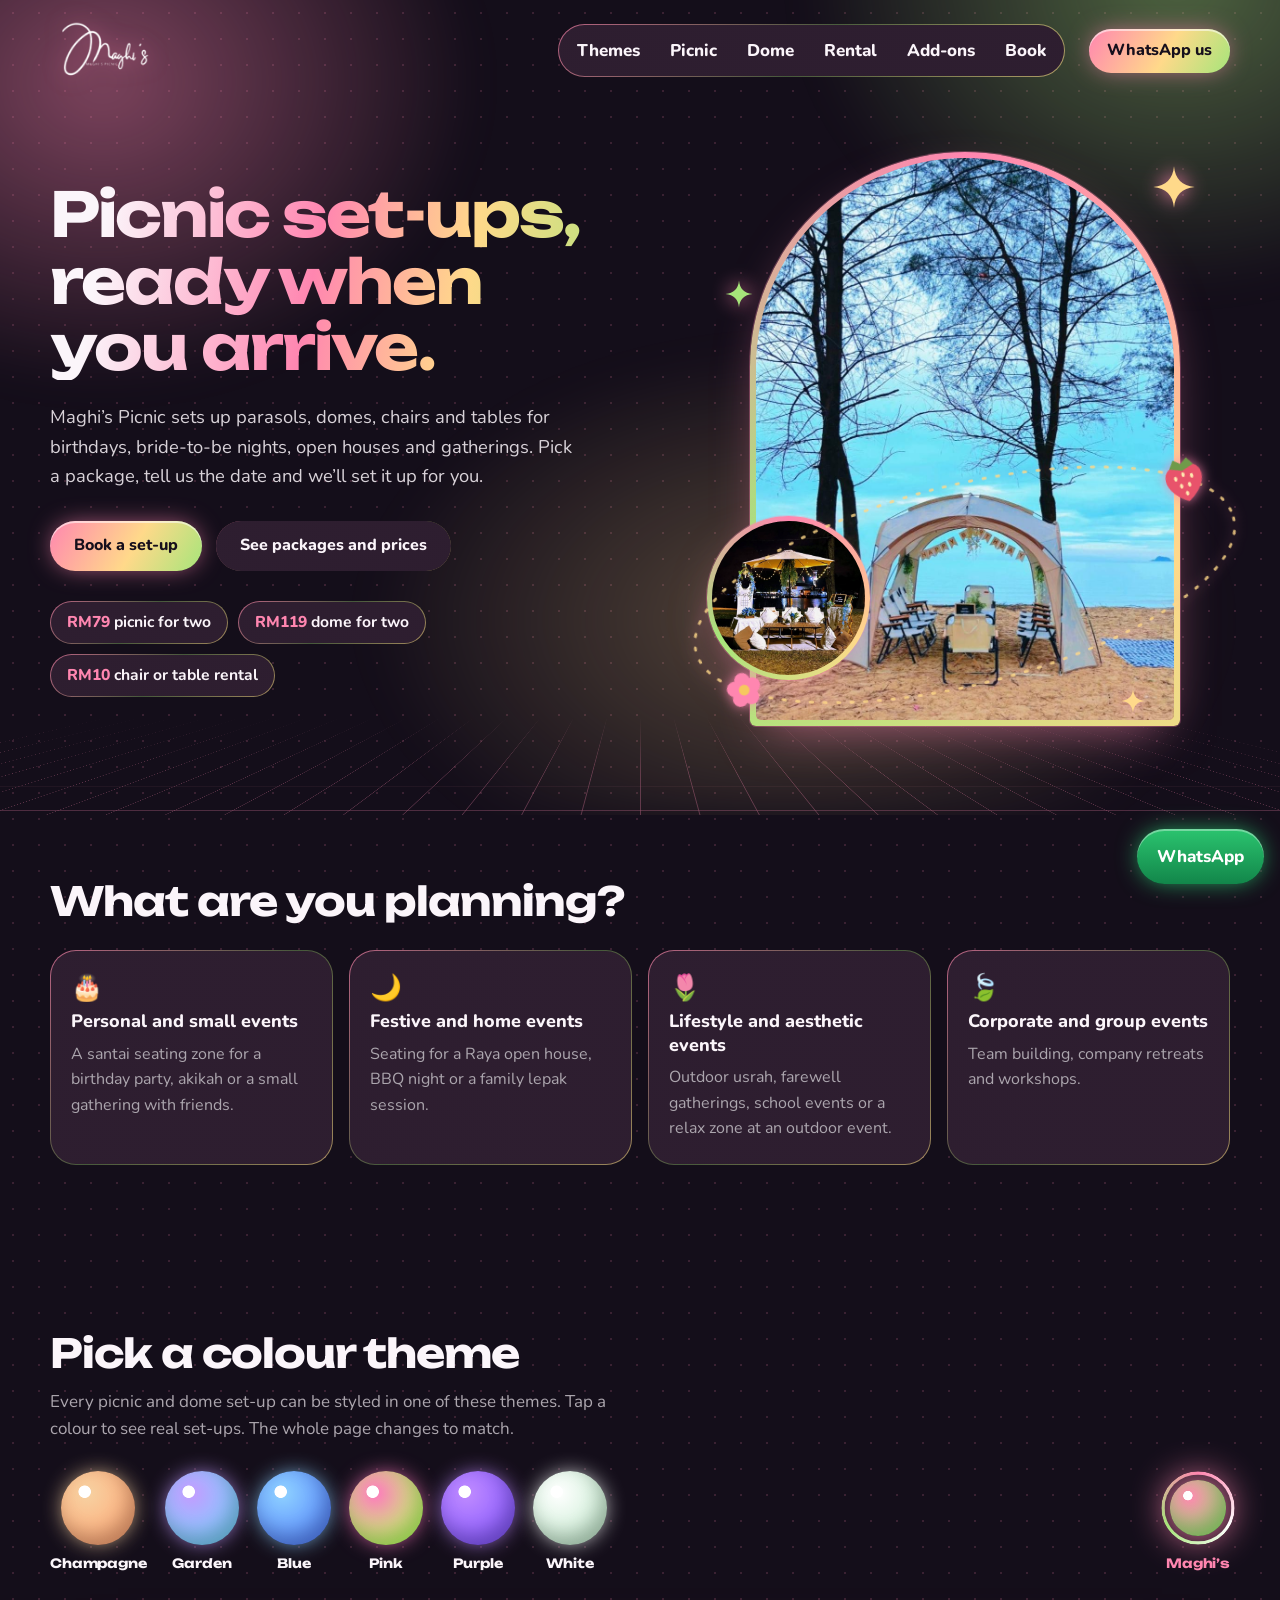
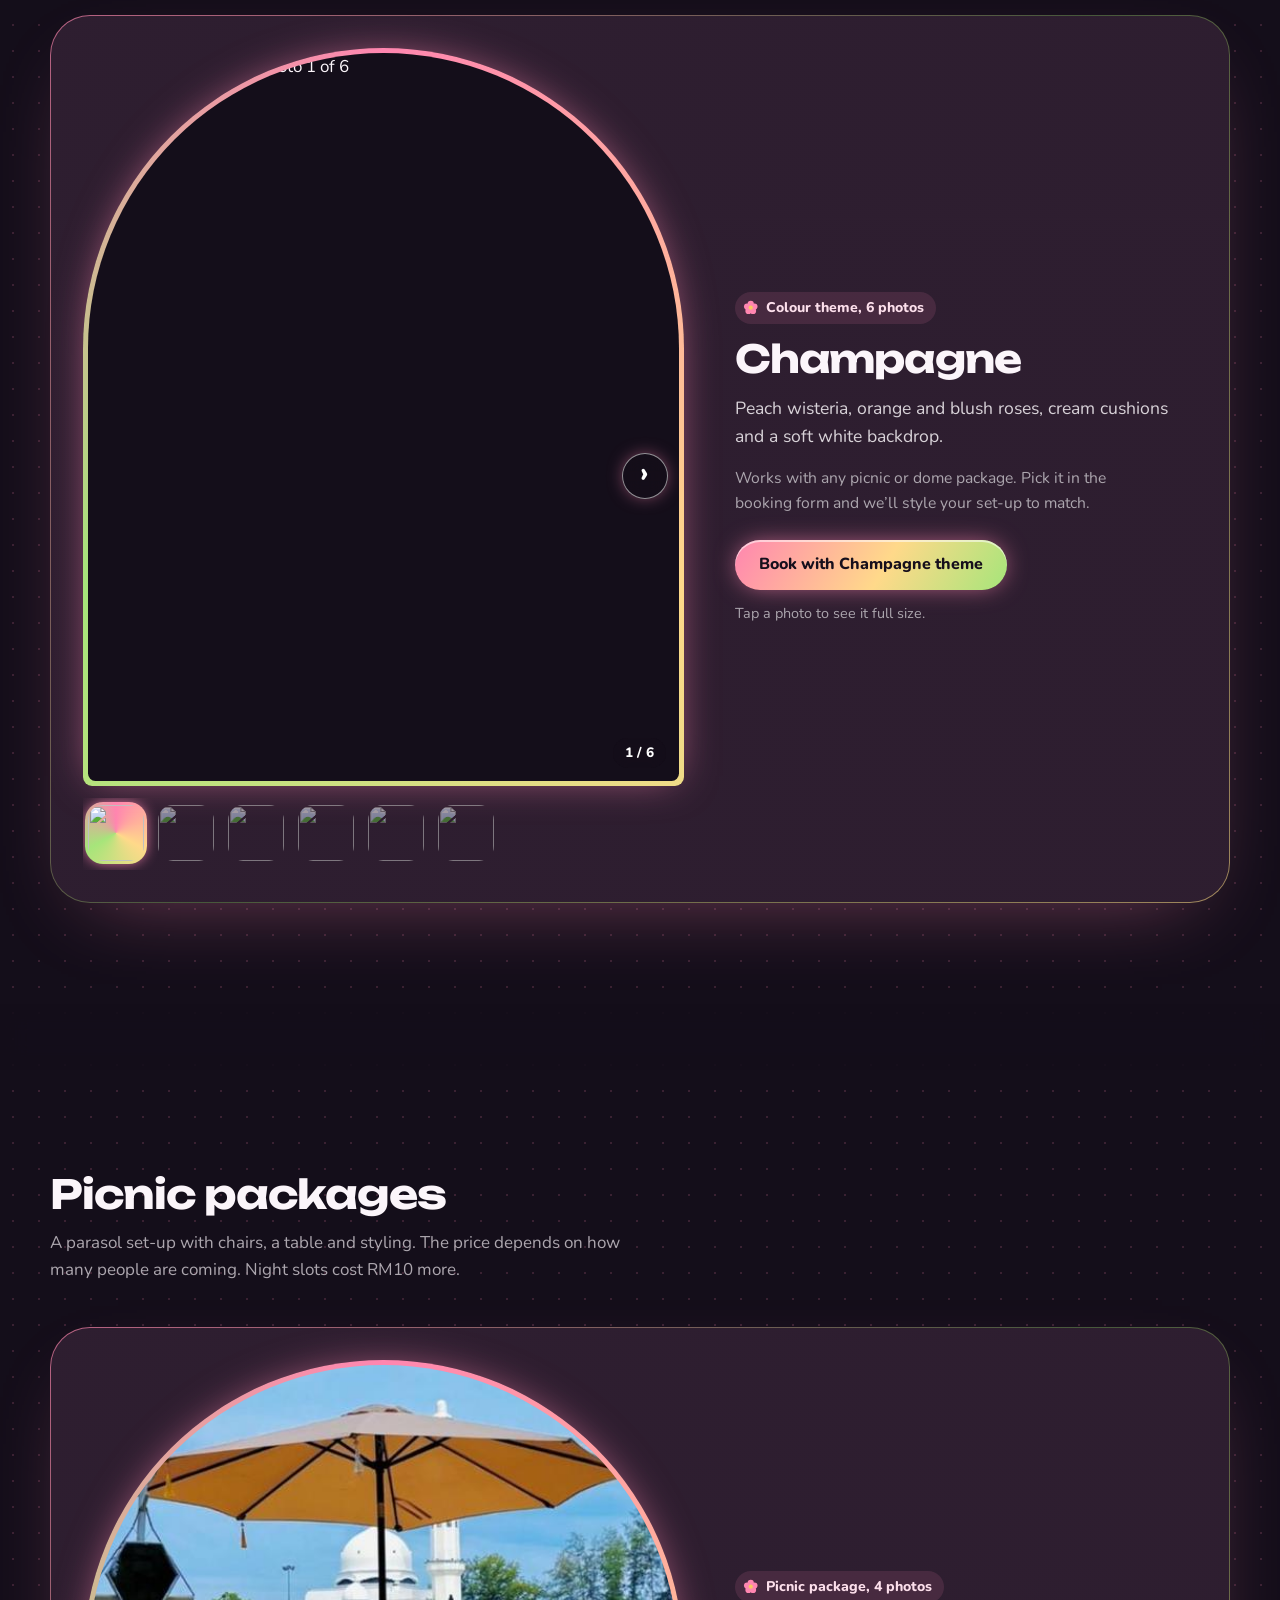
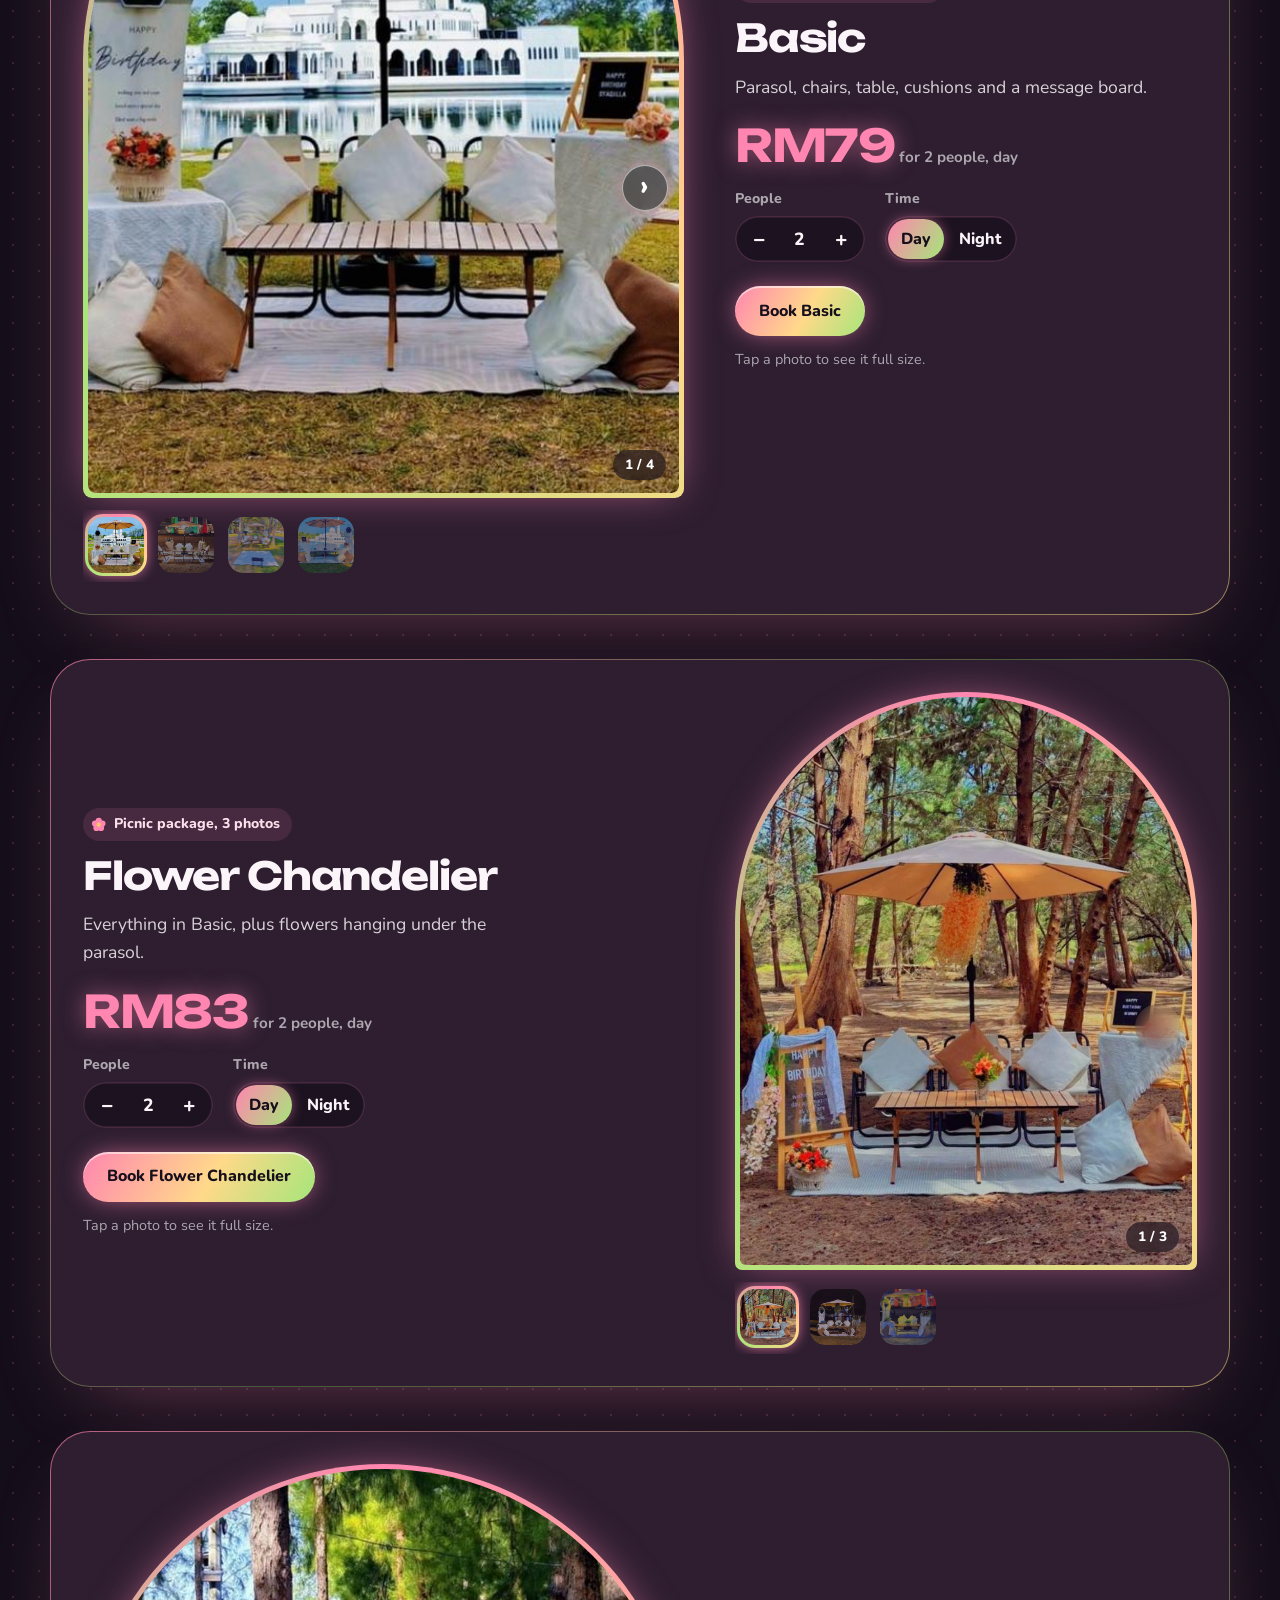
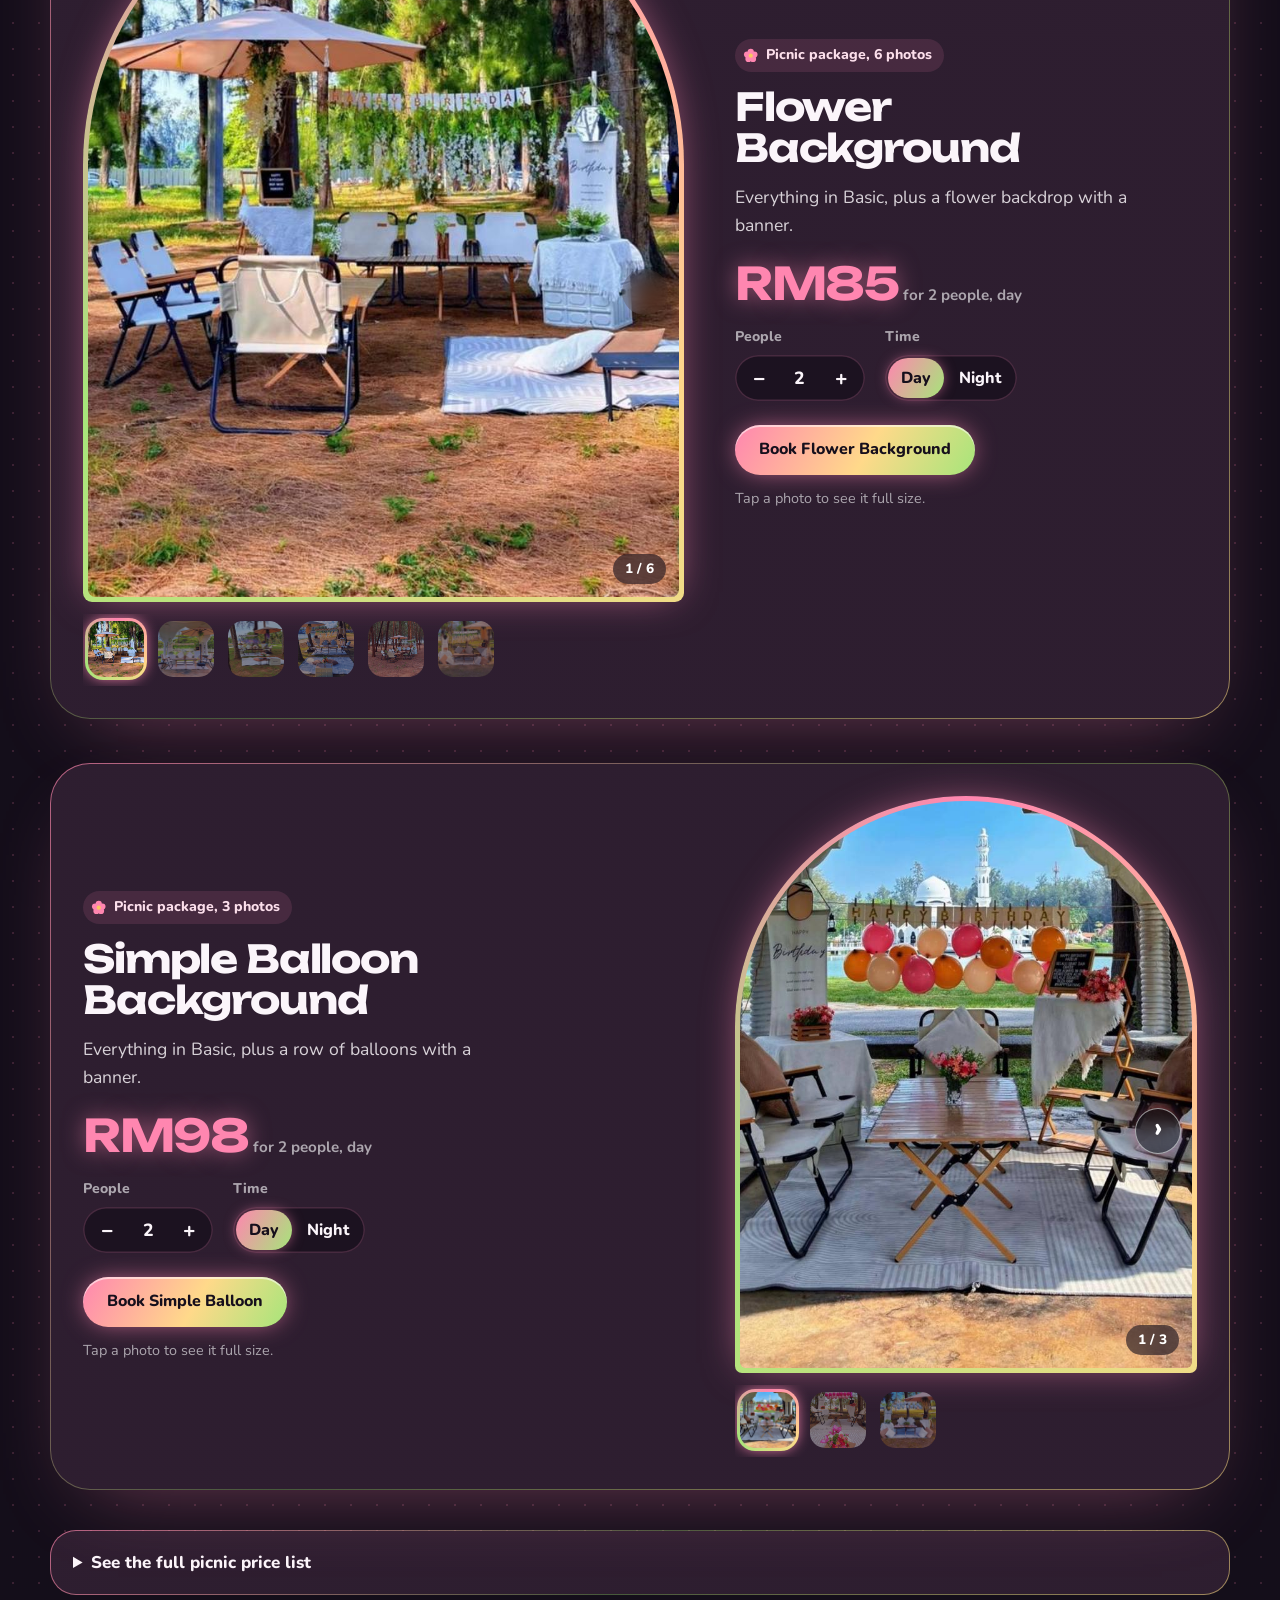
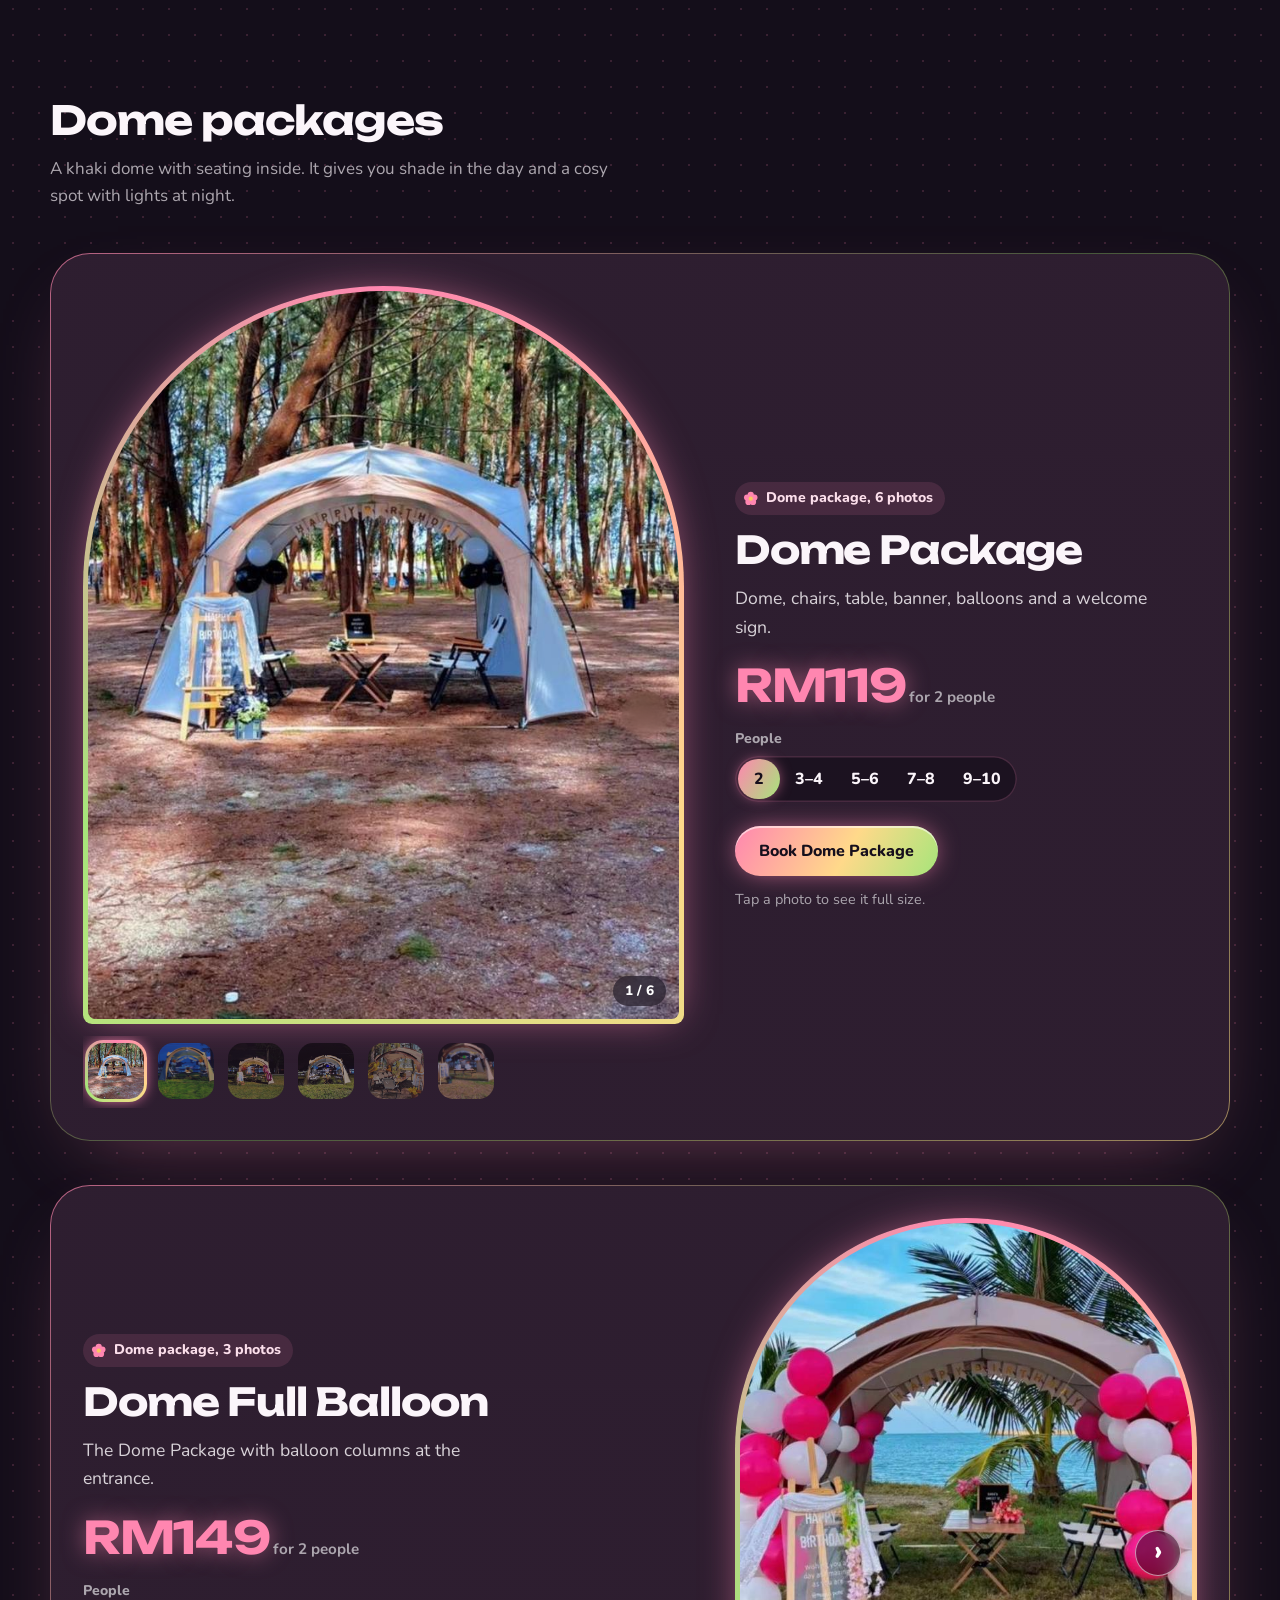
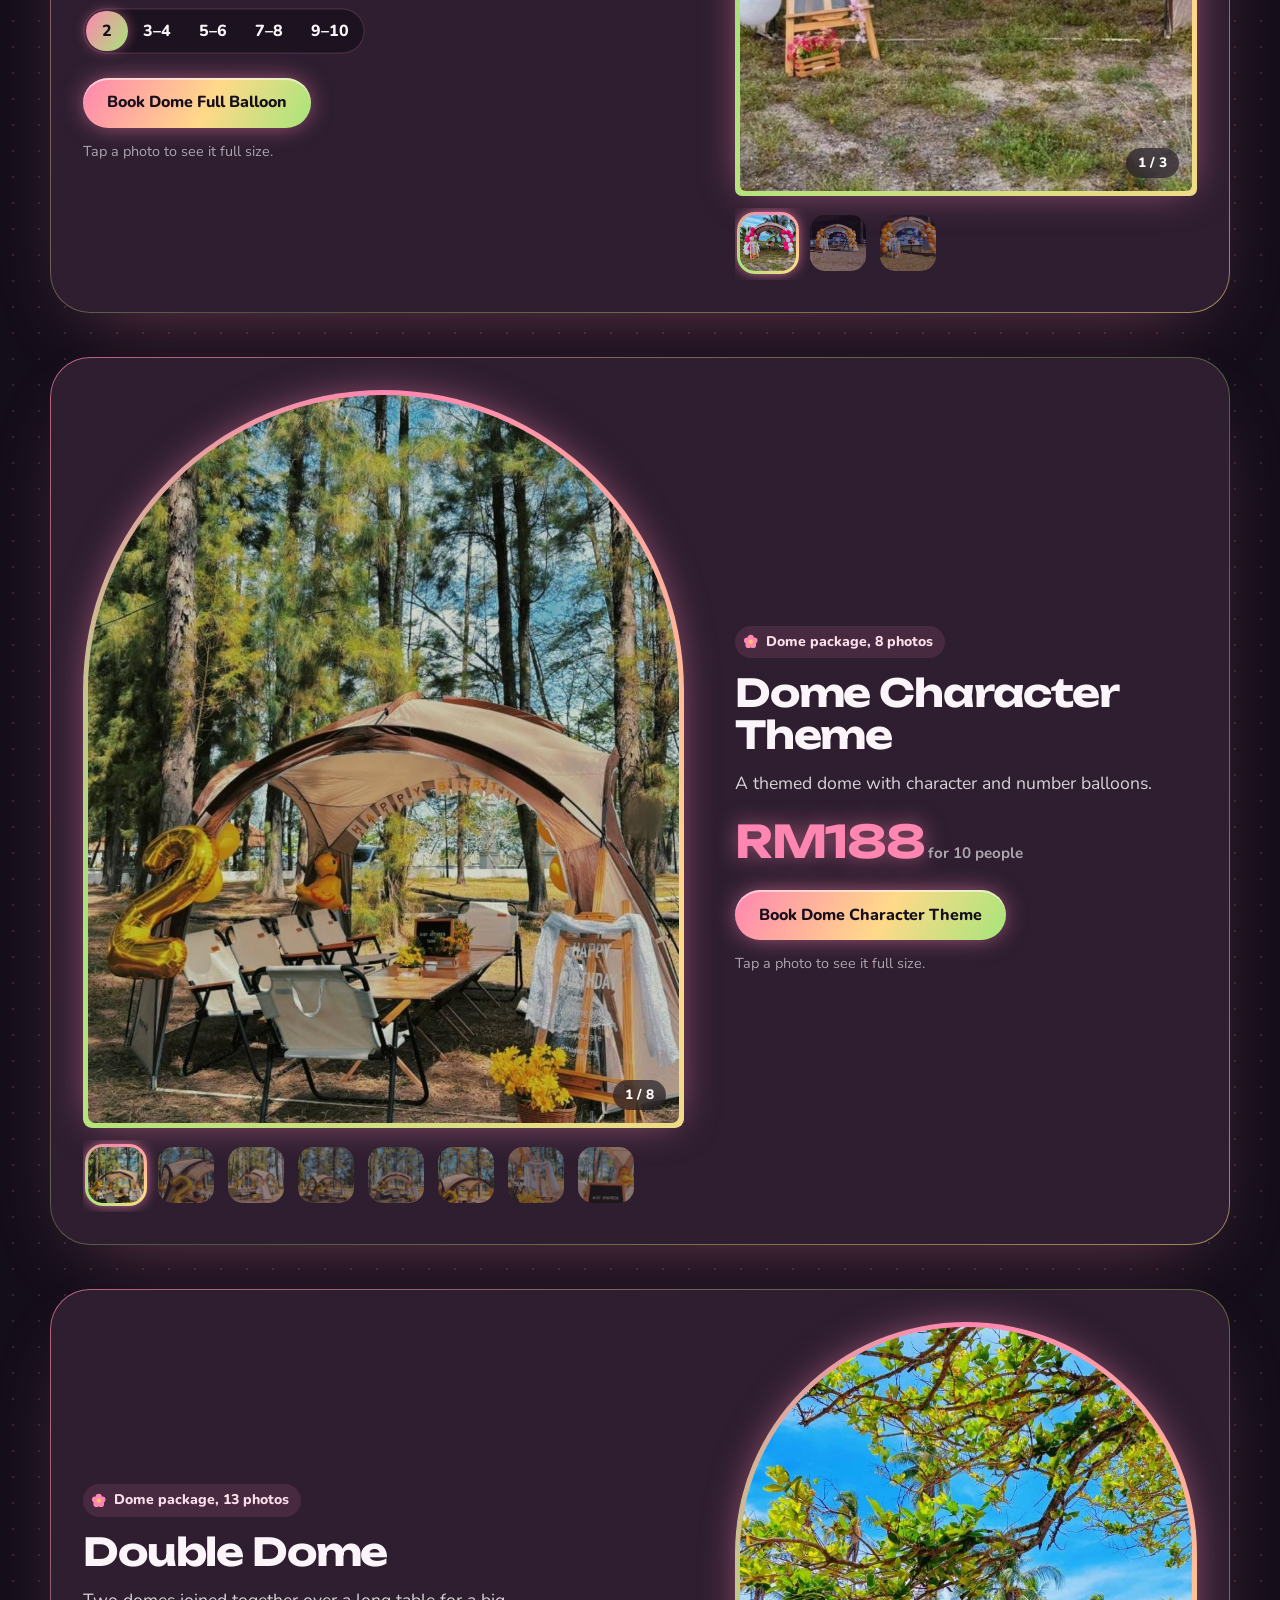
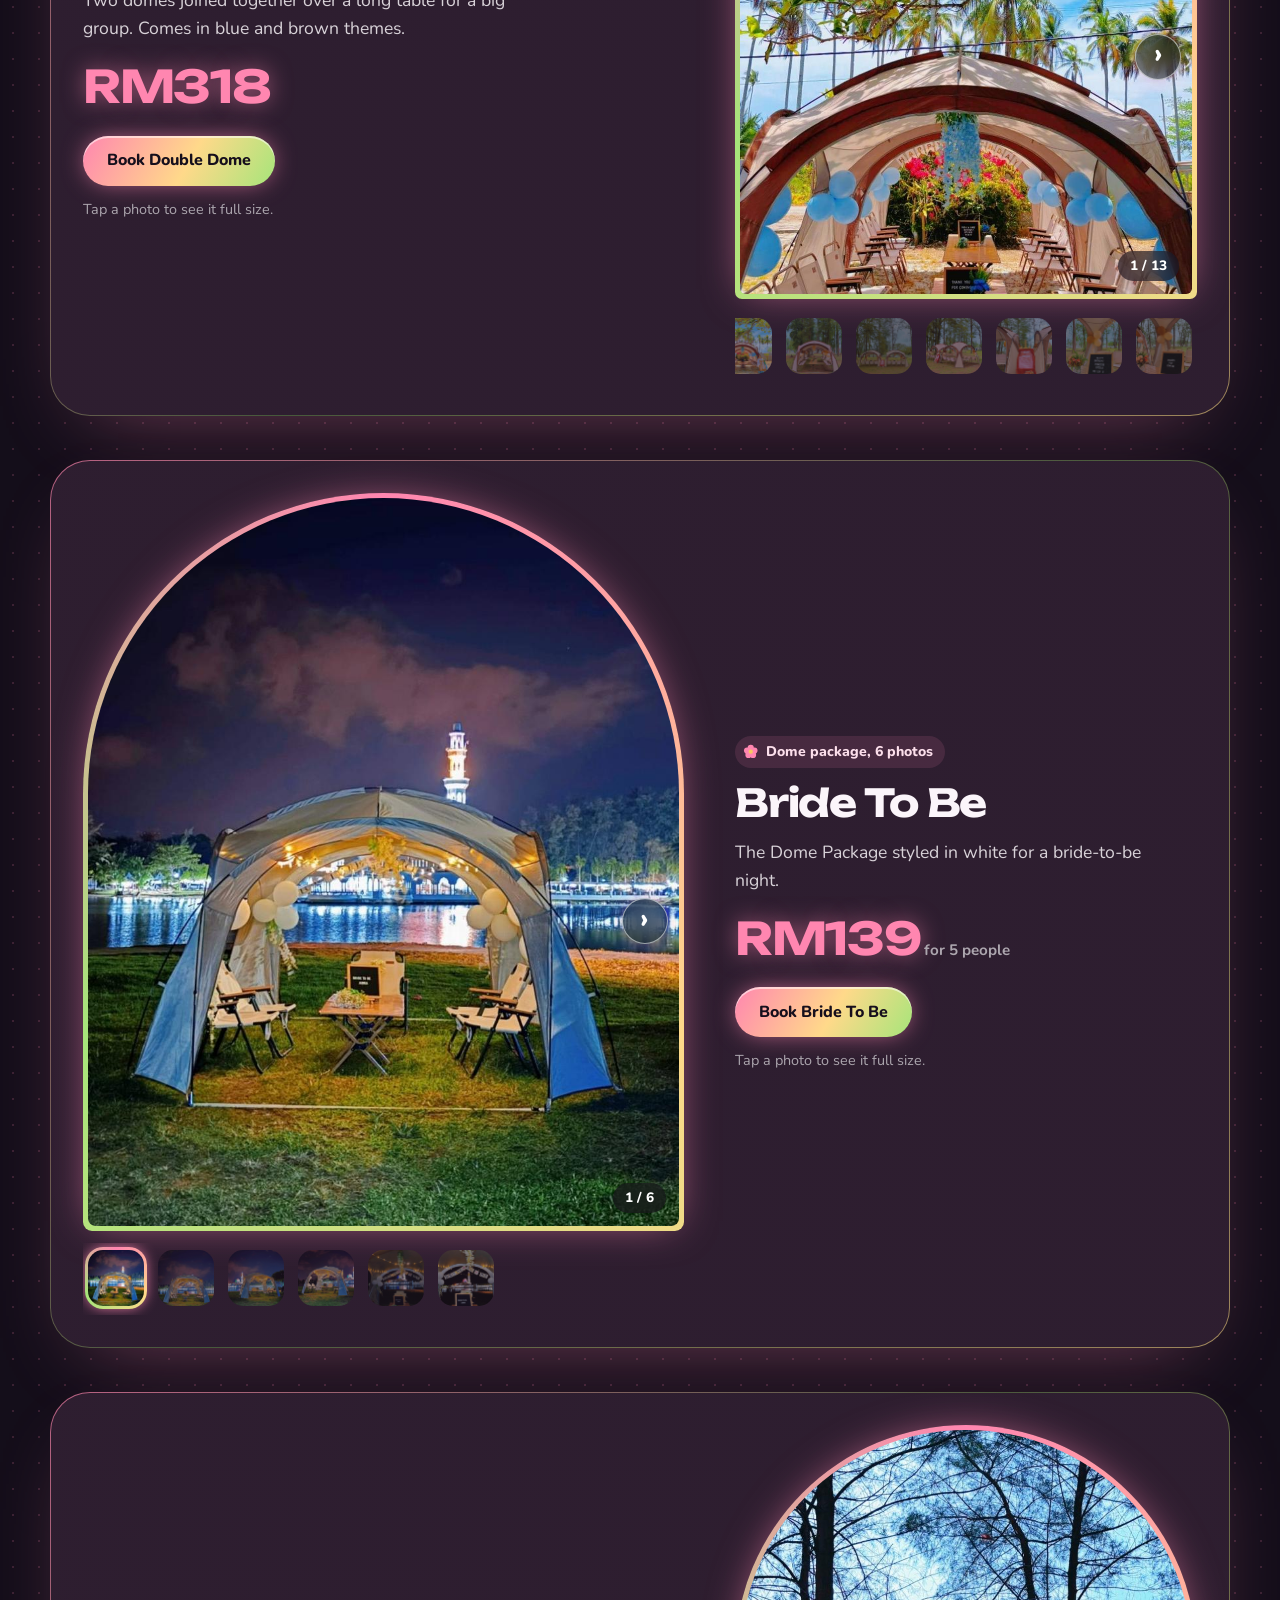
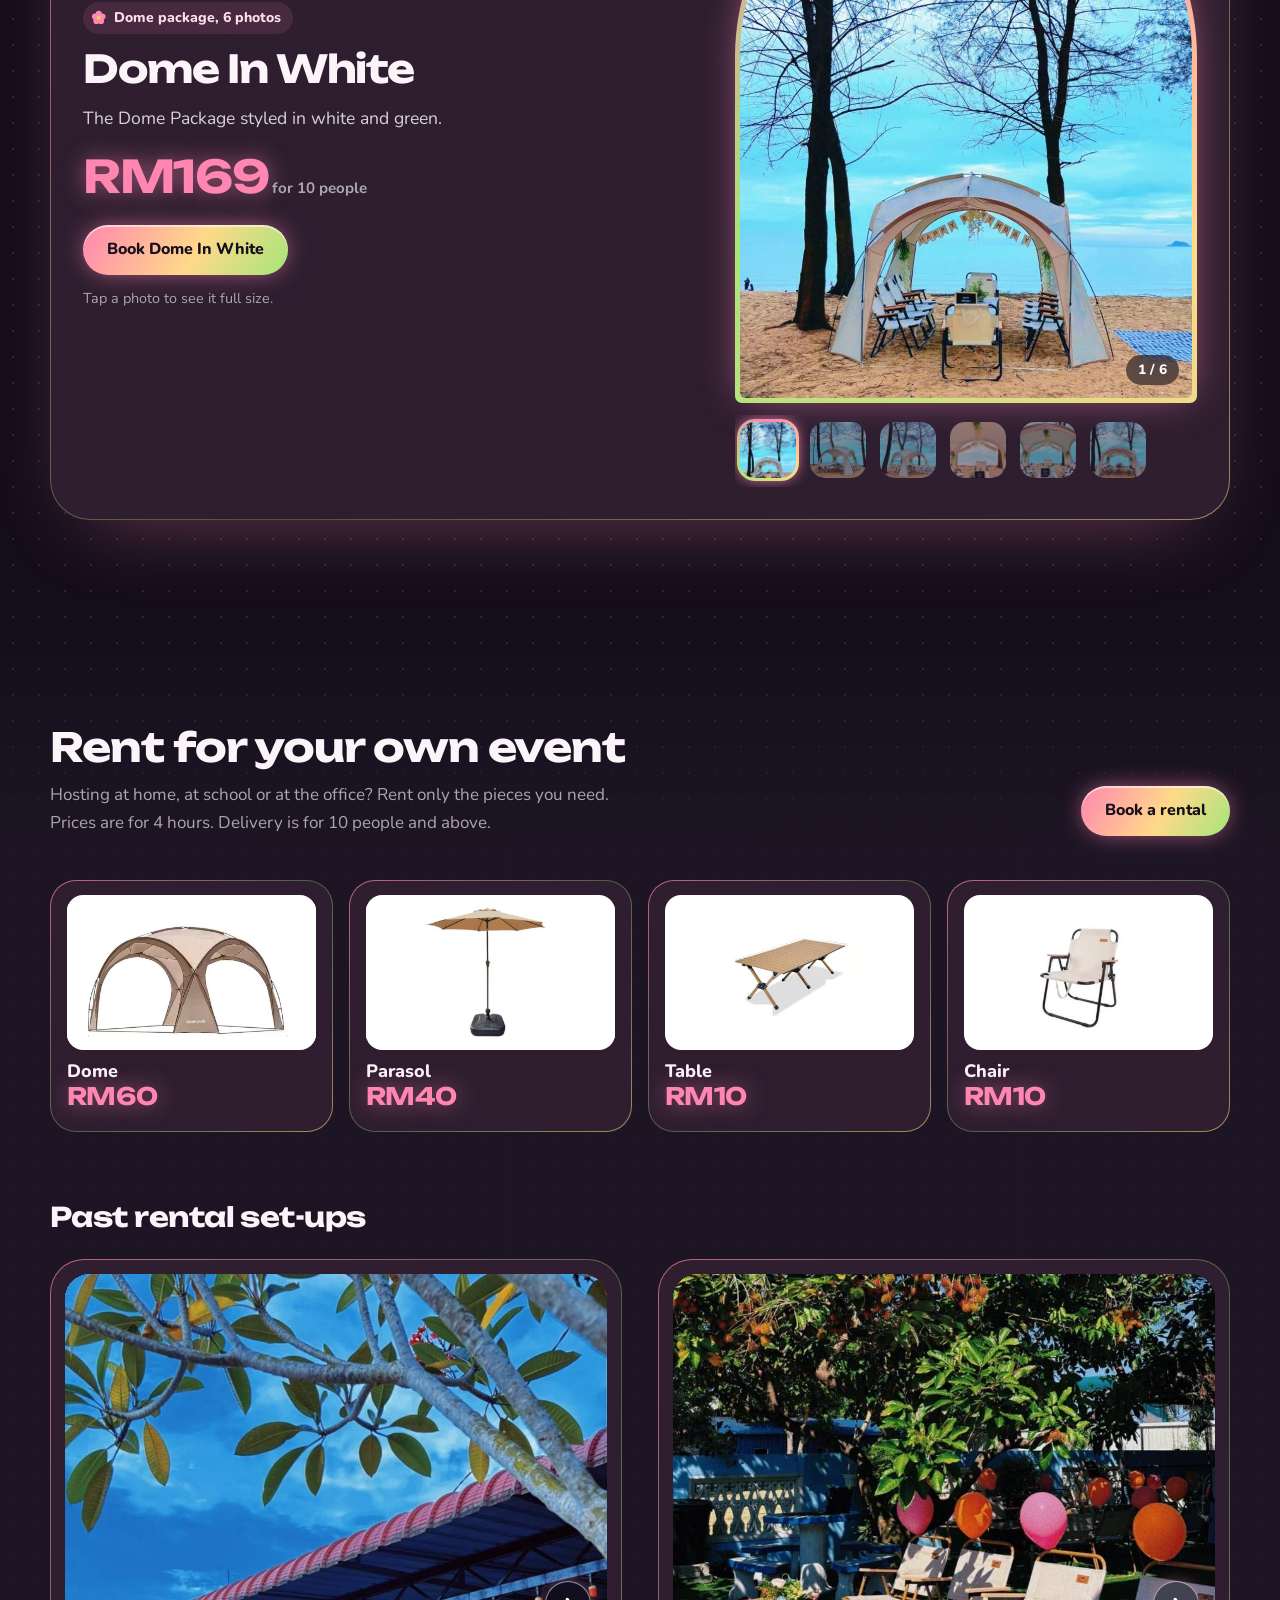
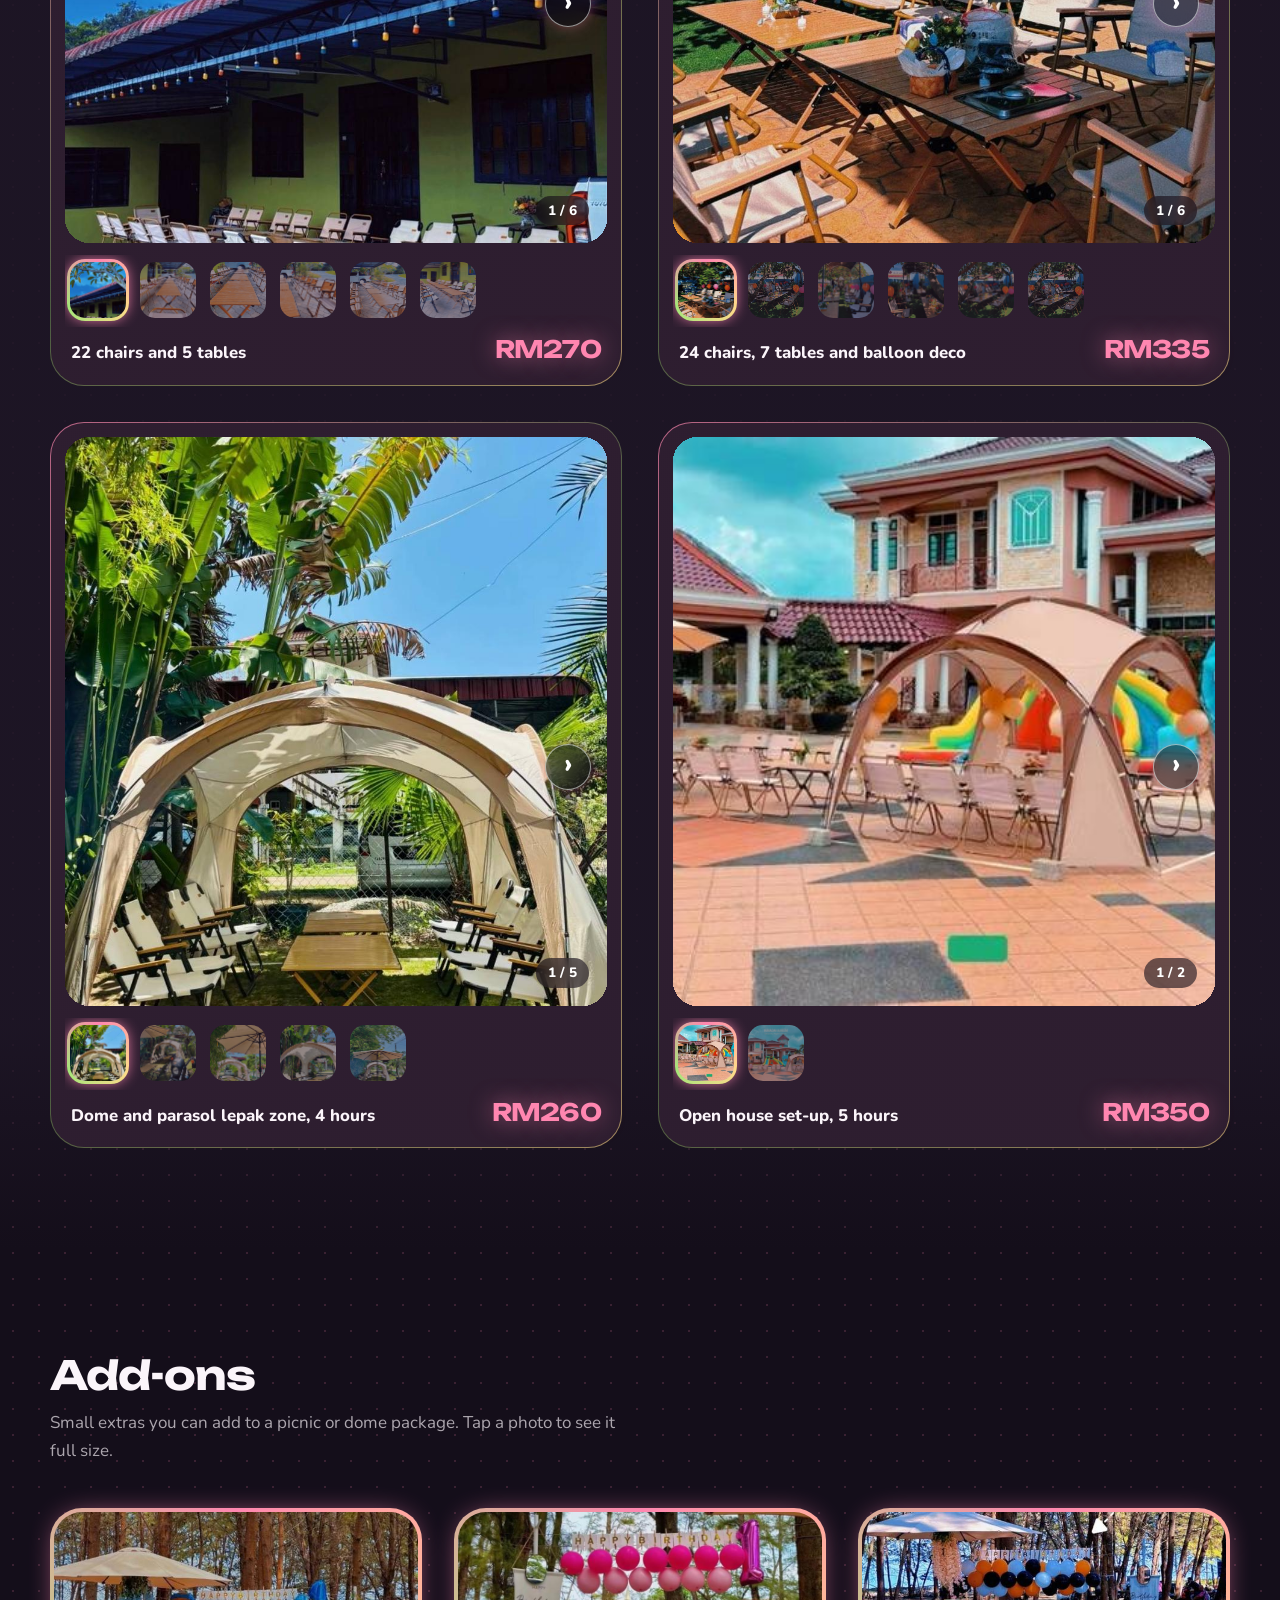
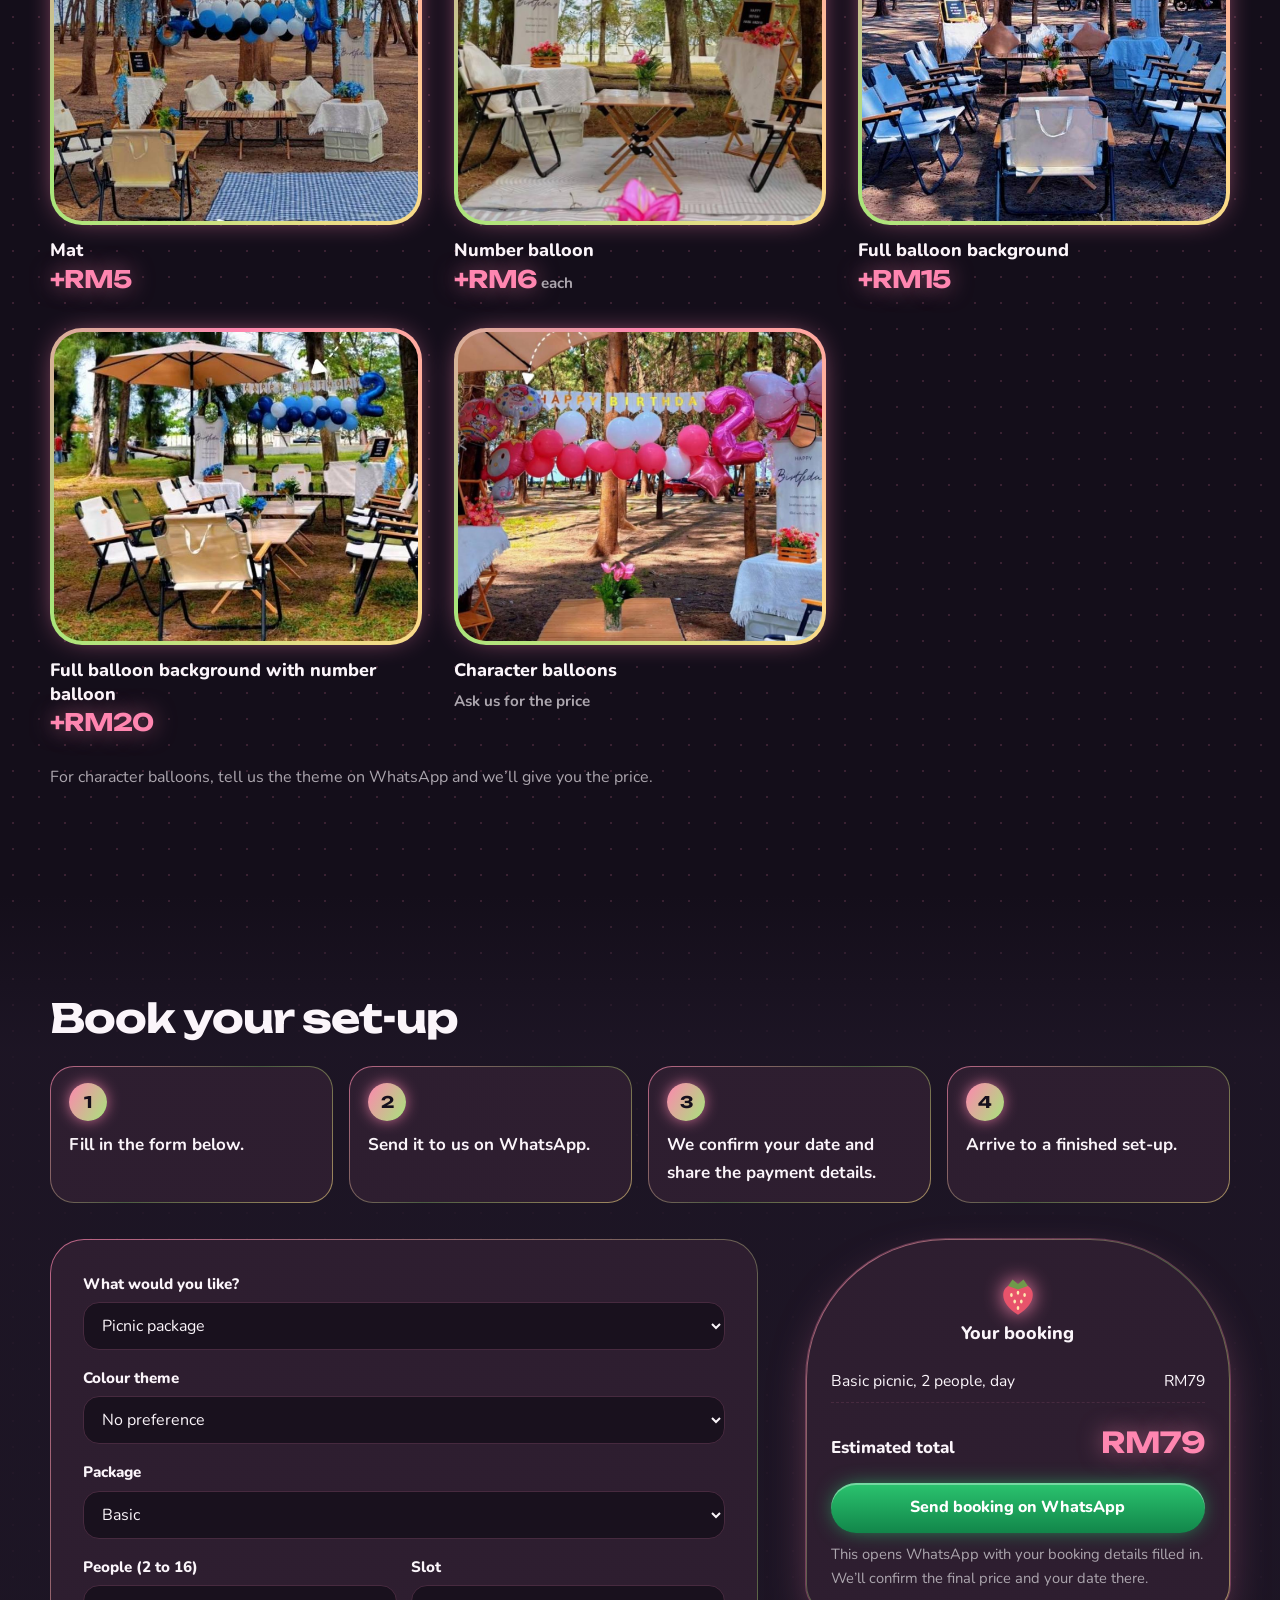
==== commit 31f1d478: "Add files via upload" ====
--- a/index.html
+++ b/index.html
@@ -5,7 +5,7 @@
   <meta name="viewport" content="width=device-width, initial-scale=1">
   <title>Maghi’s Picnic | Picnic set-ups, dome packages and event rental</title>
   <meta name="description" content="Maghi’s Picnic sets up parasols, domes, chairs and tables for birthdays, bride-to-be parties, open houses and gatherings. See packages and book on WhatsApp.">
-  <meta name="theme-color" content="#fdf6fa">
+  <meta name="theme-color" content="#140e1a">
   <meta property="og:title" content="Maghi’s Picnic">
   <meta property="og:description" content="Picnic set-ups, dome packages and event rental. Book on WhatsApp.">
   <meta property="og:image" content="images/white/1.jpg">
@@ -38,12 +38,15 @@
   </svg>
 
   <!-- ============ TOP: HEADER + HERO ============ -->
-  <div class="holo">
+  <div class="hero-zone">
+    <div class="aurora" aria-hidden="true"></div>
+    <div class="grid-floor" aria-hidden="true"></div>
     <header class="wrap header">
       <a href="#top" class="brand" aria-label="Maghi’s Picnic home">
         <img src="images/logo.png" alt="Maghi’s Picnic" width="260" height="170">
       </a>
       <nav class="nav" aria-label="Main">
+        <a href="#themes">Themes</a>
         <a href="#picnic">Picnic</a>
         <a href="#dome">Dome</a>
         <a href="#rental">Rental</a>
@@ -68,7 +71,7 @@
         </ul>
       </div>
       <div class="hero-art" aria-hidden="true">
-        <div class="arch hero-main"><img src="images/white/1.jpg" alt=""></div>
+        <div class="arch hero-main"><img id="hero-photo" src="images/white/1.jpg" alt=""></div>
         <div class="hero-bubble"><img src="images/chandelier/2.jpg" alt=""></div>
         <svg class="orbit" viewBox="0 0 500 500">
           <ellipse cx="250" cy="250" rx="244" ry="88" fill="none" stroke="currentColor" stroke-width="2.5" stroke-dasharray="2 10" stroke-linecap="round"/>
@@ -105,6 +108,203 @@
             <h3><span aria-hidden="true">🍃</span> Corporate and group events</h3>
             <p>Team building, company retreats and workshops.</p>
           </div>
+        </div>
+      </div>
+    </section>
+
+    <!-- ============ COLOUR THEMES ============ -->
+    <section class="section themes" id="themes">
+      <div class="wrap">
+        <h2>Pick a colour theme</h2>
+        <p class="section-intro">Every picnic and dome set-up can be styled in one of these themes. Tap a colour to see real set-ups. The whole page changes to match.</p>
+        <div class="swatches" role="group" aria-label="Colour themes">
+          <button type="button" class="swatch" data-theme-pick="champagne" aria-pressed="false" style="--sa:#f6d2a2;--sb:#ffab7a">
+            <span class="orb" aria-hidden="true"></span>
+            <span class="sw-name">Champagne</span>
+          </button>
+          <button type="button" class="swatch" data-theme-pick="garden" aria-pressed="false" style="--sa:#c49bff;--sb:#7fd0ff">
+            <span class="orb" aria-hidden="true"></span>
+            <span class="sw-name">Garden</span>
+          </button>
+          <button type="button" class="swatch" data-theme-pick="blue" aria-pressed="false" style="--sa:#8fd2ff;--sb:#5b8cff">
+            <span class="orb" aria-hidden="true"></span>
+            <span class="sw-name">Blue</span>
+          </button>
+          <button type="button" class="swatch" data-theme-pick="pink" aria-pressed="false" style="--sa:#ff79bf;--sb:#c4ff6b">
+            <span class="orb" aria-hidden="true"></span>
+            <span class="sw-name">Pink</span>
+          </button>
+          <button type="button" class="swatch" data-theme-pick="purple" aria-pressed="false" style="--sa:#c08bff;--sb:#8a5cff">
+            <span class="orb" aria-hidden="true"></span>
+            <span class="sw-name">Purple</span>
+          </button>
+          <button type="button" class="swatch" data-theme-pick="white" aria-pressed="false" style="--sa:#ffffff;--sb:#c9ecd2">
+            <span class="orb" aria-hidden="true"></span>
+            <span class="sw-name">White</span>
+          </button>
+          <button type="button" class="swatch swatch-reset" data-theme-pick="maghi" aria-pressed="true" style="--sa:#ff86b0;--sb:#a6e57a">
+            <span class="orb" aria-hidden="true"></span>
+            <span class="sw-name">Maghi’s</span>
+          </button>
+        </div>
+        <div class="theme-panels">
+        <article class="spot theme-panel" data-panel="champagne">
+          <div class="spot-media">
+        <div class="carousel stage">
+          <div class="track" tabindex="0" aria-label="Champagne theme photos">
+            <img src="images/theme-champagne/1.jpg" alt="Champagne theme, photo 1 of 6" loading="lazy">
+            <img src="images/theme-champagne/2.jpg" alt="Champagne theme, photo 2 of 6" loading="lazy">
+            <img src="images/theme-champagne/3.jpg" alt="Champagne theme, photo 3 of 6" loading="lazy">
+            <img src="images/theme-champagne/4.jpg" alt="Champagne theme, photo 4 of 6" loading="lazy">
+            <img src="images/theme-champagne/5.jpg" alt="Champagne theme, photo 5 of 6" loading="lazy">
+            <img src="images/theme-champagne/6.jpg" alt="Champagne theme, photo 6 of 6" loading="lazy">
+          </div>
+          <button type="button" class="car-btn prev" aria-label="Previous photo">‹</button>
+          <button type="button" class="car-btn next" aria-label="Next photo">›</button>
+          <span class="car-count">1 / 6</span>
+        </div>
+        <div class="thumbs"></div>
+          </div>
+          <div class="spot-info">
+            <p class="spot-kind"><svg class="ic" aria-hidden="true"><use href="#flower"/></svg> Colour theme, 6 photos</p>
+            <h3>Champagne</h3>
+            <p class="spot-desc">Peach wisteria, orange and blush roses, cream cushions and a soft white backdrop.</p>
+            <p class="theme-note">Works with any picnic or dome package. Pick it in the booking form and we’ll style your set-up to match.</p>
+            <button class="btn btn-glow" type="button" data-theme-book="champagne">Book with Champagne theme</button>
+            <p class="spot-hint">Tap a photo to see it full size.</p>
+          </div>
+        </article>
+        <article class="spot theme-panel" data-panel="garden" hidden>
+          <div class="spot-media">
+        <div class="carousel stage">
+          <div class="track" tabindex="0" aria-label="Garden theme photos">
+            <img src="images/theme-garden/1.jpg" alt="Garden theme, photo 1 of 6" loading="lazy">
+            <img src="images/theme-garden/2.jpg" alt="Garden theme, photo 2 of 6" loading="lazy">
+            <img src="images/theme-garden/3.jpg" alt="Garden theme, photo 3 of 6" loading="lazy">
+            <img src="images/theme-garden/4.jpg" alt="Garden theme, photo 4 of 6" loading="lazy">
+            <img src="images/theme-garden/5.jpg" alt="Garden theme, photo 5 of 6" loading="lazy">
+            <img src="images/theme-garden/6.jpg" alt="Garden theme, photo 6 of 6" loading="lazy">
+          </div>
+          <button type="button" class="car-btn prev" aria-label="Previous photo">‹</button>
+          <button type="button" class="car-btn next" aria-label="Next photo">›</button>
+          <span class="car-count">1 / 6</span>
+        </div>
+        <div class="thumbs"></div>
+          </div>
+          <div class="spot-info">
+            <p class="spot-kind"><svg class="ic" aria-hidden="true"><use href="#flower"/></svg> Colour theme, 6 photos</p>
+            <h3>Garden</h3>
+            <p class="spot-desc">Wisteria in blue, lilac and pink with bright mixed flowers. Fresh and colourful in the daylight.</p>
+            <p class="theme-note">Works with any picnic or dome package. Pick it in the booking form and we’ll style your set-up to match.</p>
+            <button class="btn btn-glow" type="button" data-theme-book="garden">Book with Garden theme</button>
+            <p class="spot-hint">Tap a photo to see it full size.</p>
+          </div>
+        </article>
+        <article class="spot theme-panel" data-panel="blue" hidden>
+          <div class="spot-media">
+        <div class="carousel stage">
+          <div class="track" tabindex="0" aria-label="Blue theme photos">
+            <img src="images/theme-blue/1.jpg" alt="Blue theme, photo 1 of 5" loading="lazy">
+            <img src="images/theme-blue/2.jpg" alt="Blue theme, photo 2 of 5" loading="lazy">
+            <img src="images/theme-blue/3.jpg" alt="Blue theme, photo 3 of 5" loading="lazy">
+            <img src="images/theme-blue/4.jpg" alt="Blue theme, photo 4 of 5" loading="lazy">
+            <img src="images/theme-blue/5.jpg" alt="Blue theme, photo 5 of 5" loading="lazy">
+          </div>
+          <button type="button" class="car-btn prev" aria-label="Previous photo">‹</button>
+          <button type="button" class="car-btn next" aria-label="Next photo">›</button>
+          <span class="car-count">1 / 5</span>
+        </div>
+        <div class="thumbs"></div>
+          </div>
+          <div class="spot-info">
+            <p class="spot-kind"><svg class="ic" aria-hidden="true"><use href="#flower"/></svg> Colour theme, 5 photos</p>
+            <h3>Blue</h3>
+            <p class="spot-desc">Baby blue wisteria and blue roses. Lovely at night with fairy lights under the parasol.</p>
+            <p class="theme-note">Works with any picnic or dome package. Pick it in the booking form and we’ll style your set-up to match.</p>
+            <button class="btn btn-glow" type="button" data-theme-book="blue">Book with Blue theme</button>
+            <p class="spot-hint">Tap a photo to see it full size.</p>
+          </div>
+        </article>
+        <article class="spot theme-panel" data-panel="pink" hidden>
+          <div class="spot-media">
+        <div class="carousel stage">
+          <div class="track" tabindex="0" aria-label="Pink theme photos">
+            <img src="images/theme-pink/1.jpg" alt="Pink theme, photo 1 of 6" loading="lazy">
+            <img src="images/theme-pink/2.jpg" alt="Pink theme, photo 2 of 6" loading="lazy">
+            <img src="images/theme-pink/3.jpg" alt="Pink theme, photo 3 of 6" loading="lazy">
+            <img src="images/theme-pink/4.jpg" alt="Pink theme, photo 4 of 6" loading="lazy">
+            <img src="images/theme-pink/5.jpg" alt="Pink theme, photo 5 of 6" loading="lazy">
+            <img src="images/theme-pink/6.jpg" alt="Pink theme, photo 6 of 6" loading="lazy">
+          </div>
+          <button type="button" class="car-btn prev" aria-label="Previous photo">‹</button>
+          <button type="button" class="car-btn next" aria-label="Next photo">›</button>
+          <span class="car-count">1 / 6</span>
+        </div>
+        <div class="thumbs"></div>
+          </div>
+          <div class="spot-info">
+            <p class="spot-kind"><svg class="ic" aria-hidden="true"><use href="#flower"/></svg> Colour theme, 6 photos</p>
+            <h3>Pink</h3>
+            <p class="spot-desc">Pink wisteria with coral flower bunches. Sweet for birthdays and family gatherings.</p>
+            <p class="theme-note">Works with any picnic or dome package. Pick it in the booking form and we’ll style your set-up to match.</p>
+            <button class="btn btn-glow" type="button" data-theme-book="pink">Book with Pink theme</button>
+            <p class="spot-hint">Tap a photo to see it full size.</p>
+          </div>
+        </article>
+        <article class="spot theme-panel" data-panel="purple" hidden>
+          <div class="spot-media">
+        <div class="carousel stage">
+          <div class="track" tabindex="0" aria-label="Purple theme photos">
+            <img src="images/theme-purple/1.jpg" alt="Purple theme, photo 1 of 7" loading="lazy">
+            <img src="images/theme-purple/2.jpg" alt="Purple theme, photo 2 of 7" loading="lazy">
+            <img src="images/theme-purple/3.jpg" alt="Purple theme, photo 3 of 7" loading="lazy">
+            <img src="images/theme-purple/4.jpg" alt="Purple theme, photo 4 of 7" loading="lazy">
+            <img src="images/theme-purple/5.jpg" alt="Purple theme, photo 5 of 7" loading="lazy">
+            <img src="images/theme-purple/6.jpg" alt="Purple theme, photo 6 of 7" loading="lazy">
+            <img src="images/theme-purple/7.jpg" alt="Purple theme, photo 7 of 7" loading="lazy">
+          </div>
+          <button type="button" class="car-btn prev" aria-label="Previous photo">‹</button>
+          <button type="button" class="car-btn next" aria-label="Next photo">›</button>
+          <span class="car-count">1 / 7</span>
+        </div>
+        <div class="thumbs"></div>
+          </div>
+          <div class="spot-info">
+            <p class="spot-kind"><svg class="ic" aria-hidden="true"><use href="#flower"/></svg> Colour theme, 7 photos</p>
+            <h3>Purple</h3>
+            <p class="spot-desc">Purple wisteria with lavender bunches in rustic wooden vases.</p>
+            <p class="theme-note">Works with any picnic or dome package. Pick it in the booking form and we’ll style your set-up to match.</p>
+            <button class="btn btn-glow" type="button" data-theme-book="purple">Book with Purple theme</button>
+            <p class="spot-hint">Tap a photo to see it full size.</p>
+          </div>
+        </article>
+        <article class="spot theme-panel" data-panel="white" hidden>
+          <div class="spot-media">
+        <div class="carousel stage">
+          <div class="track" tabindex="0" aria-label="White theme photos">
+            <img src="images/theme-white/1.jpg" alt="White theme, photo 1 of 7" loading="lazy">
+            <img src="images/theme-white/2.jpg" alt="White theme, photo 2 of 7" loading="lazy">
+            <img src="images/theme-white/3.jpg" alt="White theme, photo 3 of 7" loading="lazy">
+            <img src="images/theme-white/4.jpg" alt="White theme, photo 4 of 7" loading="lazy">
+            <img src="images/theme-white/5.jpg" alt="White theme, photo 5 of 7" loading="lazy">
+            <img src="images/theme-white/6.jpg" alt="White theme, photo 6 of 7" loading="lazy">
+            <img src="images/theme-white/7.jpg" alt="White theme, photo 7 of 7" loading="lazy">
+          </div>
+          <button type="button" class="car-btn prev" aria-label="Previous photo">‹</button>
+          <button type="button" class="car-btn next" aria-label="Next photo">›</button>
+          <span class="car-count">1 / 7</span>
+        </div>
+        <div class="thumbs"></div>
+          </div>
+          <div class="spot-info">
+            <p class="spot-kind"><svg class="ic" aria-hidden="true"><use href="#flower"/></svg> Colour theme, 7 photos</p>
+            <h3>White</h3>
+            <p class="spot-desc">White wisteria and baby’s breath with fresh green leaves. Calm and classic.</p>
+            <p class="theme-note">Works with any picnic or dome package. Pick it in the booking form and we’ll style your set-up to match.</p>
+            <button class="btn btn-glow" type="button" data-theme-book="white">Book with White theme</button>
+            <p class="spot-hint">Tap a photo to see it full size.</p>
+          </div>
+        </article>
         </div>
       </div>
     </section>
@@ -632,6 +832,11 @@
                 <option value="dome">Dome package</option>
                 <option value="rental">Event rental</option>
               </select>
+            </div>
+
+            <div class="field">
+              <label for="f-theme">Colour theme</label>
+              <select id="f-theme"></select>
             </div>
 
             <!-- Picnic fields -->
--- a/style.css
+++ b/style.css
@@ -1,63 +1,57 @@
 /* =========================================================
    Maghi's Picnic
-   Theme: cute and futuristic. Matcha, strawberry and flowers
-   with glassy panels, holographic rings and little sparkles.
-   All colours are set here, so you can tweak the look in one place.
+   Cute and futuristic. A night-sky base with neon pastel glow,
+   glass panels and holographic rings.
+
+   Colour themes: the whole site takes its colours from five
+   values (--bg, --bg2, --a, --b, --c). Each theme below sets
+   them, and the page glides from one to the next.
    ========================================================= */
 
+@property --bg  { syntax: "<color>"; inherits: true; initial-value: #140e1a; }
+@property --bg2 { syntax: "<color>"; inherits: true; initial-value: #1e1626; }
+@property --a   { syntax: "<color>"; inherits: true; initial-value: #ff86b0; }
+@property --b   { syntax: "<color>"; inherits: true; initial-value: #a6e57a; }
+@property --c   { syntax: "<color>"; inherits: true; initial-value: #ffd98a; }
+@property --spin { syntax: "<angle>"; inherits: false; initial-value: 0deg; }
+
+/* Maghi's own look: strawberry and matcha */
+:root, :root[data-theme="maghi"] {
+  --bg: #140e1a; --bg2: #1e1626;
+  --a: #ff86b0;  --b: #a6e57a;  --c: #ffd98a;
+}
+:root[data-theme="champagne"] { --bg: #17110c; --bg2: #241b13; --a: #f6d2a2; --b: #ffab7a; --c: #fff1dc; }
+:root[data-theme="garden"]    { --bg: #0e1513; --bg2: #16211c; --a: #c49bff; --b: #7fd0ff; --c: #ffa8d0; }
+:root[data-theme="blue"]      { --bg: #0a1020; --bg2: #111b33; --a: #8fd2ff; --b: #5b8cff; --c: #e6f6ff; }
+:root[data-theme="pink"]      { --bg: #1a0d16; --bg2: #27121f; --a: #ff79bf; --b: #c4ff6b; --c: #ffd1e8; }
+:root[data-theme="purple"]    { --bg: #120c1f; --bg2: #1c1430; --a: #c08bff; --b: #8a5cff; --c: #f0d9ff; }
+:root[data-theme="white"]     { --bg: #101412; --bg2: #1a211d; --a: #ffffff; --b: #c9ecd2; --c: #e9f1ff; }
+
 :root {
-  --bg: #fdf6fa;           /* page background */
-  --ink: #2b2233;          /* main text */
-  --muted: #6f6475;        /* secondary text */
-  --line: #ecdfe8;         /* borders and dots */
-
-  --berry: #d63a6a;        /* strawberry, prices */
-  --berry-hi: #ff86a8;     /* glossy highlight */
-  --berry-soft: #ff7aa2;   /* decorations */
-  --berry-milk: #ffe3ec;
-
-  --matcha: #7fb35a;
-  --matcha-deep: #3f6b2c;  /* headings */
-  --matcha-hi: #a9d97f;
-  --matcha-milk: #e9f5dc;
-
-  --butter: #ffd76b;
-  --mint: #9fe3cf;
-  --wa: #0f7a40;
-
-  --glass: rgba(255, 255, 255, .66);
-  --glass-strong: rgba(255, 255, 255, .86);
-  --ring: conic-gradient(from 200deg, #ff86a8, #ffd76b, #a9d97f, #9fe3cf, #ff86a8);
-  --glow: 0 18px 40px -20px rgba(214, 58, 106, .45);
+  color-scheme: dark;
+  --ink: #fbf5fa;
+  --muted: color-mix(in srgb, var(--ink) 66%, var(--bg));
+  --line: color-mix(in srgb, var(--a) 18%, var(--bg2));
+  --glass: color-mix(in srgb, var(--bg2) 72%, transparent);
+  --glass-hi: color-mix(in srgb, var(--a) 7%, var(--bg2));
+  --on-accent: #160f1c;
+  --ring: conic-gradient(from var(--spin), var(--a), var(--c), var(--b), var(--a));
+  --glow: 0 0 0 1px color-mix(in srgb, var(--a) 30%, transparent), 0 18px 50px -18px color-mix(in srgb, var(--a) 60%, transparent);
+  --wa: #19a25a;
 
   --display: "Unbounded", "Arial Rounded MT Bold", "Trebuchet MS", sans-serif;
   --body: "Nunito", system-ui, -apple-system, "Segoe UI", Roboto, Arial, sans-serif;
-}
-
-@media (prefers-color-scheme: dark) {
-  :root {
-    color-scheme: dark;
-    --bg: #12160f;
-    --ink: #f7eef4;
-    --muted: #c4b8c2;
-    --line: #2d3527;
-    --berry: #ff8fb0;
-    --berry-milk: #3a1f2a;
-    --matcha-deep: #bfeb8f;
-    --matcha-milk: #1f2a19;
-    --glass: rgba(34, 42, 30, .62);
-    --glass-strong: rgba(34, 42, 30, .9);
-    --glow: 0 18px 44px -18px rgba(255, 122, 162, .45);
-  }
+
+  transition: --bg .8s ease, --bg2 .8s ease, --a .8s ease, --b .8s ease, --c .8s ease;
 }
 
 * { box-sizing: border-box; }
-html { scroll-behavior: smooth; scroll-padding-top: 84px; }
+html { scroll-behavior: smooth; scroll-padding-top: 84px; background: var(--bg); }
 body {
   margin: 0;
   background-color: var(--bg);
-  background-image: radial-gradient(var(--line) 1.2px, transparent 1.3px);
-  background-size: 24px 24px;
+  background-image: radial-gradient(color-mix(in srgb, var(--a) 16%, transparent) 1.1px, transparent 1.3px);
+  background-size: 26px 26px;
   color: var(--ink);
   font-family: var(--body);
   font-size: 1.0625rem;
@@ -68,45 +62,41 @@
 a { color: inherit; }
 h1, h2, h3, h4, p, ul, ol { margin: 0; }
 ul, ol { padding: 0; list-style: none; }
-:focus-visible { outline: 3px solid var(--berry); outline-offset: 3px; }
+:focus-visible { outline: 3px solid var(--a); outline-offset: 3px; }
 [hidden] { display: none !important; }
+::selection { background: var(--a); color: var(--on-accent); }
 
 .wrap { width: min(1180px, 100% - 40px); margin-inline: auto; }
 
-/* A glass panel with a holographic edge. Used for cards across the site. */
-.glass, .spot, .occasion, .chip, .summary, #booking-form, .steps li, .past, .item, .pricelist, .hero-facts li, .btn-soft {
+/* Glass card with a holographic edge */
+.spot, .occasion, .chip, .summary, #booking-form, .steps li, .past, .item, .pricelist, .hero-facts li, .btn-soft, .nav {
   border: 1.5px solid transparent;
   background:
-    linear-gradient(var(--glass-strong), var(--glass-strong)) padding-box,
-    var(--ring) border-box;
+    linear-gradient(var(--glass-hi), var(--glass-hi)) padding-box,
+    linear-gradient(135deg, color-mix(in srgb, var(--a) 70%, transparent), color-mix(in srgb, var(--b) 35%, transparent) 50%, color-mix(in srgb, var(--c) 60%, transparent)) border-box;
 }
 
 /* ---------- Type ---------- */
-h1, h2, .spot h3, .subhead, .price span, .summary-total b, .steps li::before {
+h1, h2, .spot h3, .subhead, .price span, .summary-total b, .steps li::before, .sw-name {
   font-family: var(--display);
 }
 h1 {
   font-size: clamp(2.1rem, 4.8vw, 3.9rem);
-  font-weight: 700;
-  line-height: 1.08;
-  letter-spacing: -0.03em;
-  color: var(--matcha-deep);
+  font-weight: 700; line-height: 1.08; letter-spacing: -0.03em;
   text-wrap: balance;
+  background: linear-gradient(100deg, var(--ink) 10%, var(--a) 45%, var(--c) 70%, var(--b));
+  -webkit-background-clip: text; background-clip: text; color: transparent;
 }
 h2 {
   font-size: clamp(1.6rem, 3.2vw, 2.5rem);
-  font-weight: 700;
-  line-height: 1.12;
-  letter-spacing: -0.025em;
-  color: var(--matcha-deep);
+  font-weight: 700; line-height: 1.12; letter-spacing: -0.025em;
   text-wrap: balance;
 }
 h3 { font-size: 1.125rem; line-height: 1.3; font-weight: 800; }
 h4 { font-size: 1.05rem; line-height: 1.3; font-weight: 800; }
 .section-intro { max-width: 58ch; margin-top: 12px; color: var(--muted); }
 .fineprint { font-size: .92rem; color: var(--muted); }
-
-.ic { width: 1.1em; height: 1.1em; flex: none; color: var(--berry-soft); }
+.ic { width: 1.1em; height: 1.1em; flex: none; color: var(--a); }
 
 /* ---------- Buttons ---------- */
 .btn {
@@ -115,66 +105,68 @@
   border: 0; border-radius: 999px;
   font: 800 1rem/1.1 var(--body);
   text-decoration: none; cursor: pointer;
-  transition: transform .12s ease, box-shadow .12s ease;
+  transition: transform .12s ease, box-shadow .2s ease;
 }
 .btn:hover { transform: translateY(-1px); }
 .btn:active { transform: translateY(1px); }
-.btn-berry {
-  background: linear-gradient(180deg, var(--berry-hi), #d63a6a);
-  color: #fff;
-  box-shadow: inset 0 2px 0 rgba(255, 255, 255, .55), inset 0 -3px 0 rgba(120, 10, 50, .25), 0 10px 24px -10px rgba(214, 58, 106, .8);
-}
-.btn-matcha {
-  background: linear-gradient(180deg, #8cc463, #3f6b2c);
-  color: #fff;
-  box-shadow: inset 0 2px 0 rgba(255, 255, 255, .45), 0 8px 20px -10px rgba(63, 107, 44, .8);
-}
+.btn-berry, .btn-glow, .btn-matcha {
+  background: linear-gradient(120deg, var(--a), var(--c) 55%, var(--b));
+  color: var(--on-accent);
+  box-shadow: inset 0 2px 0 rgba(255, 255, 255, .55), 0 0 24px -4px color-mix(in srgb, var(--a) 75%, transparent);
+}
+.btn-berry:hover, .btn-glow:hover, .btn-matcha:hover { box-shadow: inset 0 2px 0 rgba(255, 255, 255, .55), 0 0 36px 0 color-mix(in srgb, var(--a) 85%, transparent); }
 .btn-soft { color: var(--ink); border-width: 2px; }
-.btn-wa { background: linear-gradient(180deg, #1fa35a, #0f7a40); color: #fff; width: 100%; box-shadow: inset 0 2px 0 rgba(255, 255, 255, .35); }
+.btn-wa { background: linear-gradient(180deg, #2bc46f, #12864a); color: #fff; width: 100%; box-shadow: inset 0 2px 0 rgba(255, 255, 255, .35), 0 0 22px -6px #2bc46f; }
 
 /* ---------- Header + hero ---------- */
-.holo {
-  position: relative; overflow: hidden;
+.hero-zone { position: relative; overflow: hidden; isolation: isolate; }
+.aurora {
+  position: absolute; inset: -20% -10% 0; z-index: -2;
   background:
-    radial-gradient(40% 55% at 12% 20%, rgba(255, 134, 168, .45), transparent 70%),
-    radial-gradient(38% 50% at 88% 15%, rgba(169, 217, 127, .5), transparent 70%),
-    radial-gradient(45% 50% at 70% 95%, rgba(255, 215, 107, .4), transparent 70%),
-    radial-gradient(40% 50% at 20% 100%, rgba(159, 227, 207, .45), transparent 70%);
-  border-radius: 0 0 48px 48px;
+    radial-gradient(35% 45% at 15% 25%, color-mix(in srgb, var(--a) 45%, transparent), transparent 70%),
+    radial-gradient(35% 45% at 85% 15%, color-mix(in srgb, var(--b) 40%, transparent), transparent 70%),
+    radial-gradient(40% 40% at 60% 80%, color-mix(in srgb, var(--c) 28%, transparent), transparent 70%);
+  filter: blur(20px);
+}
+.grid-floor {
+  position: absolute; left: -25%; right: -25%; bottom: -2px; height: 46%; z-index: -1;
+  background:
+    linear-gradient(color-mix(in srgb, var(--a) 55%, transparent) 1.5px, transparent 1.5px) 0 0 / 60px 60px,
+    linear-gradient(90deg, color-mix(in srgb, var(--a) 55%, transparent) 1.5px, transparent 1.5px) 0 0 / 60px 60px;
+  transform: perspective(420px) rotateX(62deg);
+  transform-origin: bottom;
+  -webkit-mask-image: linear-gradient(transparent, #000 70%); mask-image: linear-gradient(transparent, #000 70%);
+  opacity: .55;
 }
 
 .header { display: flex; align-items: center; gap: 24px; padding-block: 14px; }
-.brand img { width: 112px; }
+.brand img { width: 112px; filter: invert(1) drop-shadow(0 0 10px color-mix(in srgb, var(--a) 60%, transparent)); }
 .nav {
-  display: flex; gap: 2px; margin-left: auto; padding: 4px;
-  border-radius: 999px; background: var(--glass);
+  display: flex; gap: 2px; margin-left: auto; padding: 4px; border-radius: 999px;
   -webkit-backdrop-filter: blur(12px); backdrop-filter: blur(12px);
 }
 .nav a { padding: 8px 14px; border-radius: 999px; font-weight: 800; text-decoration: none; white-space: nowrap; }
-.nav a:hover { background: var(--glass-strong); }
+.nav a:hover { background: color-mix(in srgb, var(--a) 18%, transparent); }
 .header-cta { min-height: 44px; padding: 10px 18px; }
 
 .hero {
   display: grid; grid-template-columns: 1.05fr .95fr;
   gap: clamp(28px, 5vw, 72px); align-items: center;
-  padding-block: clamp(28px, 4vw, 56px) clamp(48px, 6vw, 80px);
-}
-.lede { max-width: 48ch; margin-top: 22px; font-size: 1.15rem; }
+  padding-block: clamp(28px, 4vw, 56px) clamp(56px, 7vw, 96px);
+}
+.lede { max-width: 48ch; margin-top: 22px; font-size: 1.15rem; color: color-mix(in srgb, var(--ink) 85%, var(--bg)); }
 .hero-actions { display: flex; flex-wrap: wrap; gap: 14px; margin-top: 30px; }
 .hero-facts { display: flex; flex-wrap: wrap; gap: 10px; margin-top: 30px; }
-.hero-facts li { padding: 8px 16px; border-radius: 999px; font-size: .98rem; font-weight: 700; }
-.hero-facts b { color: var(--berry); font-weight: 800; }
+.hero-facts li { padding: 8px 16px; border-radius: 999px; font-size: .98rem; font-weight: 700; -webkit-backdrop-filter: blur(8px); backdrop-filter: blur(8px); }
+.hero-facts b { color: var(--a); font-weight: 800; }
 
 /* The arch is the dome opening. It frames photos across the site. */
 .arch { overflow: hidden; border-radius: 999px 999px 28px 28px; }
 .arch img { width: 100%; height: 100%; object-fit: cover; }
 
-.hero-art { position: relative; width: min(100%, 440px); margin: 0 auto; }
-.hero-main {
-  aspect-ratio: 3 / 4; padding: 6px;
-  background: var(--ring); box-shadow: var(--glow);
-}
-.hero-main img { border-radius: 999px 999px 23px 23px; }
+.hero-art { position: relative; width: min(100%, 430px); margin: 0 auto; }
+.hero-main { aspect-ratio: 3 / 4; padding: 6px; background: var(--ring); box-shadow: var(--glow); }
+.hero-main img { border-radius: 999px 999px 23px 23px; transition: opacity .35s ease; }
 .hero-bubble {
   position: absolute; left: -10%; bottom: 8%;
   width: 38%; aspect-ratio: 1; border-radius: 50%; overflow: hidden;
@@ -183,31 +175,37 @@
 .hero-bubble img { width: 100%; height: 100%; object-fit: cover; border-radius: 50%; }
 .orbit {
   position: absolute; left: -16%; top: 26%; width: 132%; height: auto;
-  color: var(--glass-strong); transform: rotate(-14deg);
+  color: color-mix(in srgb, var(--c) 80%, transparent); transform: rotate(-14deg);
   pointer-events: none; overflow: visible;
-}
-.orbit-flower { color: var(--berry-soft); }
-.sticker { position: absolute; color: var(--berry-soft); filter: drop-shadow(0 0 8px rgba(255, 134, 168, .8)); }
+  filter: drop-shadow(0 0 6px color-mix(in srgb, var(--a) 80%, transparent));
+}
+.orbit-flower { color: var(--a); }
+.sticker { position: absolute; color: var(--c); filter: drop-shadow(0 0 10px var(--a)); }
 .s1 { width: 46px; height: 46px; top: 2%; right: -4%; }
-.s2 { width: 30px; height: 30px; top: 22%; left: -6%; color: var(--butter); filter: drop-shadow(0 0 6px rgba(255, 215, 107, .9)); }
-.s3 { width: 26px; height: 26px; bottom: 2%; right: 8%; color: var(--matcha); filter: drop-shadow(0 0 6px rgba(127, 179, 90, .8)); }
+.s2 { width: 30px; height: 30px; top: 22%; left: -6%; color: var(--b); }
+.s3 { width: 26px; height: 26px; bottom: 2%; right: 8%; }
+
 @media (prefers-reduced-motion: no-preference) {
+  .hero-main, .theme-panel .stage, .swatch[aria-pressed="true"] .orb::before { animation: spin 9s linear infinite; }
   .sticker { animation: twinkle 3.2s ease-in-out infinite; }
   .s2 { animation-delay: -1.1s; }
   .s3 { animation-delay: -2.2s; }
 }
+@media (prefers-reduced-motion: reduce) {
+  html { scroll-behavior: auto; }
+  :root { transition: none; }
+}
+@keyframes spin { to { --spin: 360deg; } }
 @keyframes twinkle {
   0%, 100% { transform: scale(1) rotate(0); opacity: 1; }
-  50% { transform: scale(.6) rotate(45deg); opacity: .55; }
+  50% { transform: scale(.6) rotate(45deg); opacity: .5; }
 }
 
 /* ---------- Sections ---------- */
 .section { padding-block: clamp(56px, 8vw, 104px); }
 .section-tight { padding-block: clamp(40px, 6vw, 64px); }
 .section-flush { padding-top: 0; }
-.section-matcha, .section-berry { position: relative; }
-.section-matcha { background: linear-gradient(180deg, transparent, var(--matcha-milk) 12%, var(--matcha-milk) 88%, transparent); }
-.section-berry { background: linear-gradient(180deg, transparent, var(--berry-milk) 12%); }
+.section-matcha, .section-berry { background: linear-gradient(180deg, transparent, color-mix(in srgb, var(--bg2) 85%, transparent) 10%, color-mix(in srgb, var(--bg2) 85%, transparent) 90%, transparent); }
 .section-head { display: flex; flex-wrap: wrap; align-items: flex-end; justify-content: space-between; gap: 24px; }
 
 /* ---------- Occasions ---------- */
@@ -216,20 +214,52 @@
 .occasion h3 span { display: block; font-size: 1.6rem; margin-bottom: 6px; }
 .occasion p { margin-top: 8px; color: var(--muted); font-size: 1rem; }
 
+/* ---------- Colour themes ---------- */
+.themes { position: relative; }
+.swatches { display: flex; flex-wrap: wrap; gap: 14px 18px; margin-top: 28px; }
+.swatch {
+  display: flex; flex-direction: column; align-items: center; gap: 10px;
+  padding: 0; border: 0; background: none; color: var(--ink); cursor: pointer;
+}
+.orb {
+  position: relative; display: block; width: 74px; height: 74px; border-radius: 50%;
+  background: radial-gradient(circle at 32% 28%, #fff 0 8%, transparent 9%), radial-gradient(circle at 35% 30%, var(--sa), var(--sb) 75%);
+  box-shadow: inset -6px -10px 18px rgba(0, 0, 0, .25), 0 0 22px -4px var(--sa);
+  transition: transform .25s ease, box-shadow .25s ease;
+}
+.orb::before {
+  content: ""; position: absolute; inset: -8px; border-radius: 50%; padding: 3px;
+  background: conic-gradient(from var(--spin), var(--sa), #fff, var(--sb), var(--sa));
+  -webkit-mask: linear-gradient(#000 0 0) content-box, linear-gradient(#000 0 0);
+  -webkit-mask-composite: xor; mask-composite: exclude;
+  opacity: 0; transition: opacity .25s ease;
+}
+.swatch:hover .orb { transform: translateY(-3px) scale(1.05); }
+.swatch[aria-pressed="true"] .orb { transform: scale(1.08); box-shadow: inset -6px -10px 18px rgba(0, 0, 0, .25), 0 0 34px 2px var(--sa); }
+.swatch[aria-pressed="true"] .orb::before { opacity: 1; }
+.sw-name { font-size: .8rem; font-weight: 700; letter-spacing: -0.01em; }
+.swatch[aria-pressed="true"] .sw-name { color: var(--a); }
+.swatch-reset { margin-left: auto; }
+.swatch-reset .orb { width: 52px; height: 52px; margin-block: 11px; }
+.theme-panels { margin-top: 8px; }
+.theme-panel .spot-media { order: 0 !important; }
+.theme-note { margin-top: 16px; max-width: 42ch; font-size: .98rem; color: var(--muted); }
+
 /* ---------- Package jump bar ---------- */
 .chipbar {
   position: sticky; top: 0; z-index: 4;
-  background: color-mix(in srgb, var(--bg) 70%, transparent);
-  -webkit-backdrop-filter: blur(14px) saturate(1.4); backdrop-filter: blur(14px) saturate(1.4);
+  background: color-mix(in srgb, var(--bg) 72%, transparent);
+  -webkit-backdrop-filter: blur(14px) saturate(1.3); backdrop-filter: blur(14px) saturate(1.3);
+  border-bottom: 1px solid var(--line);
 }
 .chips { position: relative; display: flex; align-items: center; gap: 8px; padding-block: 12px; overflow-x: auto; scrollbar-width: none; }
 .chips::-webkit-scrollbar { display: none; }
-.chip-group { flex: none; padding-inline: 6px 2px; font-size: .85rem; font-weight: 800; color: var(--matcha-deep); }
+.chip-group { flex: none; padding-inline: 6px 2px; font-size: .85rem; font-weight: 800; color: var(--a); }
 .chip-group:not(:first-child) { margin-left: 10px; padding-left: 16px; border-left: 2px dotted var(--line); }
 .chip { flex: none; padding: 7px 14px; border-radius: 999px; font-size: .92rem; font-weight: 800; text-decoration: none; white-space: nowrap; }
 .chip[aria-current="true"] {
-  background: linear-gradient(180deg, var(--berry-hi), #d63a6a) padding-box, var(--ring) border-box;
-  color: #fff; box-shadow: 0 6px 16px -8px rgba(214, 58, 106, .9);
+  background: linear-gradient(120deg, var(--a), var(--c) 60%, var(--b)) padding-box, linear-gradient(var(--a), var(--a)) border-box;
+  color: var(--on-accent); box-shadow: 0 0 18px -4px var(--a);
 }
 
 /* ---------- Package spotlights ---------- */
@@ -240,46 +270,51 @@
   margin-top: clamp(28px, 4vw, 44px);
   padding: clamp(16px, 2.5vw, 32px);
   border-radius: 40px;
-  box-shadow: var(--glow);
-}
-.spot-berry { background: linear-gradient(135deg, var(--glass-strong), var(--berry-milk)) padding-box, var(--ring) border-box; }
-.spot-matcha { background: linear-gradient(135deg, var(--glass-strong), var(--matcha-milk)) padding-box, var(--ring) border-box; }
-.spot:nth-of-type(even) .spot-media { order: 2; }
+  box-shadow: 0 30px 80px -40px color-mix(in srgb, var(--a) 45%, transparent);
+  -webkit-backdrop-filter: blur(10px); backdrop-filter: blur(10px);
+}
+.spot-berry, .spot-matcha { /* same glass look, kept for older markup */ }
+.packages .spot:nth-of-type(even) .spot-media { order: 2; }
 .spot-media { min-width: 0; }
 
 .stage {
   aspect-ratio: 4 / 5; max-height: 82vh; width: 100%;
-  padding: 6px; border-radius: 999px 999px 30px 30px;
+  padding: 5px; border-radius: 999px 999px 30px 30px;
   background: var(--ring);
-}
-.stage .track { border-radius: 999px 999px 24px 24px; background: var(--bg); }
+  box-shadow: 0 0 40px -10px color-mix(in srgb, var(--a) 70%, transparent);
+}
+.stage .track { border-radius: 999px 999px 25px 25px; background: var(--bg); }
 .spot-info { padding: 8px clamp(4px, 1.5vw, 20px) 8px 0; }
 .spot-kind {
   display: inline-flex; align-items: center; gap: 8px;
   padding: 5px 12px 5px 8px; border-radius: 999px;
-  background: var(--glass-strong); font-size: .88rem; font-weight: 800; color: var(--muted);
+  background: color-mix(in srgb, var(--a) 12%, transparent);
+  font-size: .88rem; font-weight: 800; color: color-mix(in srgb, var(--ink) 80%, var(--a));
 }
 .spot h3 {
   margin-top: 14px;
   font-size: clamp(1.7rem, 3vw, 2.5rem);
   font-weight: 700; line-height: 1.08; letter-spacing: -0.03em;
-  color: var(--matcha-deep); text-wrap: balance;
-}
-.spot-desc { margin-top: 14px; max-width: 40ch; font-size: 1.1rem; }
+  text-wrap: balance;
+}
+.spot-desc { margin-top: 14px; max-width: 40ch; font-size: 1.1rem; color: color-mix(in srgb, var(--ink) 85%, var(--bg)); }
 .spot .price { margin-top: 22px; }
 .spot .price span { font-size: clamp(2rem, 3.6vw, 2.8rem); }
 .spot-controls { display: flex; flex-wrap: wrap; gap: 14px 20px; margin-top: 18px; }
 .spot .btn { margin-top: 24px; }
 .spot-hint { margin-top: 12px; font-size: .9rem; color: var(--muted); }
 
-.price span { font-size: 1.5rem; font-weight: 700; letter-spacing: -0.03em; color: var(--berry); line-height: 1; }
+.price span {
+  font-size: 1.5rem; font-weight: 700; letter-spacing: -0.03em; line-height: 1;
+  color: var(--a); text-shadow: 0 0 22px color-mix(in srgb, var(--a) 55%, transparent);
+}
 .price small { font-size: .95rem; color: var(--muted); font-weight: 700; }
 
 /* ---------- Price controls ---------- */
 .control-label { display: block; margin-bottom: 6px; font-size: .88rem; font-weight: 800; color: var(--muted); }
 .stepper, .segmented {
   display: inline-flex; align-items: center; gap: 2px; padding: 3px;
-  border-radius: 999px; background: var(--glass-strong);
+  border-radius: 999px; background: color-mix(in srgb, var(--bg) 70%, transparent);
   box-shadow: inset 0 0 0 1.5px var(--line);
 }
 .stepper button, .segmented button {
@@ -288,11 +323,11 @@
   font: 800 1rem var(--body); cursor: pointer;
 }
 .stepper button { font-size: 1.3rem; }
-.stepper button:hover, .segmented button:hover { background: var(--line); }
+.stepper button:hover, .segmented button:hover { background: color-mix(in srgb, var(--a) 16%, transparent); }
 .stepper output { min-width: 36px; text-align: center; font-weight: 800; font-size: 1.1rem; }
 .segmented button[aria-pressed="true"] {
-  background: linear-gradient(180deg, #8cc463, #3f6b2c); color: #fff;
-  box-shadow: inset 0 2px 0 rgba(255, 255, 255, .4);
+  background: linear-gradient(120deg, var(--a), var(--b)); color: var(--on-accent);
+  box-shadow: 0 0 14px -2px color-mix(in srgb, var(--a) 70%, transparent);
 }
 
 /* ---------- Photo sliders ---------- */
@@ -307,20 +342,20 @@
 .car-btn {
   position: absolute; top: 58%; transform: translateY(-50%);
   width: 46px; height: 46px; padding: 0 0 4px;
-  border: 1.5px solid rgba(255, 255, 255, .8); border-radius: 50%;
-  background: rgba(255, 255, 255, .55); color: #2b2233;
+  border: 1.5px solid rgba(255, 255, 255, .55); border-radius: 50%;
+  background: rgba(20, 14, 26, .45); color: #fff;
   -webkit-backdrop-filter: blur(10px); backdrop-filter: blur(10px);
   font: 800 1.8rem/1 var(--body); cursor: pointer;
-  box-shadow: 0 6px 16px rgba(60, 20, 40, .25);
-}
-.car-btn:hover { background: rgba(255, 255, 255, .85); }
+  box-shadow: 0 0 18px -4px color-mix(in srgb, var(--a) 70%, transparent);
+}
+.car-btn:hover { background: rgba(20, 14, 26, .7); }
 .car-btn[disabled] { opacity: 0; pointer-events: none; }
 .prev { left: 16px; }
 .next { right: 16px; }
 .car-count {
   position: absolute; right: 18px; bottom: 18px;
   padding: 4px 12px; border-radius: 999px;
-  background: rgba(43, 34, 51, .55); color: #fff;
+  background: rgba(20, 14, 26, .6); color: #fff;
   -webkit-backdrop-filter: blur(8px); backdrop-filter: blur(8px);
   font-size: .85rem; font-weight: 800; font-variant-numeric: tabular-nums;
   pointer-events: none;
@@ -331,10 +366,10 @@
 .thumbs button {
   flex: none; width: 62px; height: 62px; padding: 3px;
   border: 0; border-radius: 18px; overflow: hidden;
-  background: transparent; cursor: pointer; opacity: .65;
+  background: transparent; cursor: pointer; opacity: .55;
 }
 .thumbs button:hover { opacity: 1; }
-.thumbs button[aria-current="true"] { background: var(--ring); opacity: 1; }
+.thumbs button[aria-current="true"] { background: var(--ring); opacity: 1; box-shadow: 0 0 14px -2px var(--a); }
 .thumbs img { width: 100%; height: 100%; object-fit: cover; border-radius: 15px; }
 
 /* ---------- Price list ---------- */
@@ -345,42 +380,42 @@
 caption { text-align: left; padding-bottom: 10px; color: var(--muted); font-size: .92rem; }
 th, td { padding: 9px 12px; text-align: right; border-bottom: 1px solid var(--line); }
 th:first-child, td:first-child { text-align: left; }
-thead th { font-size: .92rem; border-bottom: 2px solid var(--ink); }
+thead th { font-size: .92rem; border-bottom: 2px solid var(--a); }
 
 /* ---------- Rental ---------- */
 .items { display: grid; grid-template-columns: repeat(4, 1fr); gap: 16px; margin-top: clamp(28px, 4vw, 44px); }
 .item { padding: 14px 16px 18px; border-radius: 26px; }
 .item img { width: 100%; aspect-ratio: 16 / 10; object-fit: contain; border-radius: 16px; background: #fff; }
 .item h3 { margin-top: 10px; }
-.subhead { margin-top: clamp(44px, 6vw, 68px); font-size: clamp(1.3rem, 2.2vw, 1.7rem); font-weight: 700; letter-spacing: -0.02em; color: var(--matcha-deep); }
+.subhead { margin-top: clamp(44px, 6vw, 68px); font-size: clamp(1.3rem, 2.2vw, 1.7rem); font-weight: 700; letter-spacing: -0.02em; }
 
 .past-grid { display: grid; grid-template-columns: 1fr 1fr; gap: clamp(20px, 3vw, 36px); margin-top: 24px; }
 .past { min-width: 0; padding: 14px; border-radius: 34px; }
-.stage-wide { aspect-ratio: 4 / 4.2; max-height: none; padding: 0; border-radius: 24px; background: none; }
+.stage-wide { aspect-ratio: 4 / 4.2; max-height: none; padding: 0; border-radius: 24px; background: none; box-shadow: none; animation: none; }
 .stage-wide .track { border-radius: 24px; }
 .past-info { display: flex; justify-content: space-between; align-items: baseline; gap: 16px; padding: 10px 6px 4px; }
 
 /* ---------- Add-ons ---------- */
 .addons { display: grid; grid-template-columns: repeat(3, 1fr); gap: clamp(18px, 3vw, 32px); margin-top: clamp(28px, 4vw, 44px); }
-.zoom { display: block; width: 100%; padding: 5px; border: 0; border-radius: 32px; background: var(--ring); cursor: zoom-in; }
-.addon img { width: 100%; aspect-ratio: 4 / 3.4; object-fit: cover; border-radius: 27px; }
+.zoom { display: block; width: 100%; padding: 4px; border: 0; border-radius: 32px; background: var(--ring); cursor: zoom-in; box-shadow: 0 0 30px -12px var(--a); }
+.addon img { width: 100%; aspect-ratio: 4 / 3.4; object-fit: cover; border-radius: 28px; }
 .addon h3 { margin-top: 14px; }
 .addon .price { margin-top: 4px; }
 .addon-note { margin-top: 26px; font-size: 1rem; }
 
 /* ---------- Photo viewer ---------- */
-#viewer { max-width: min(96vw, 900px); padding: 0; border: 0; border-radius: 24px; background: #000; overflow: hidden; }
-#viewer::backdrop { background: rgba(20, 14, 24, .78); -webkit-backdrop-filter: blur(8px); backdrop-filter: blur(8px); }
+#viewer { max-width: min(96vw, 900px); padding: 0; border: 0; border-radius: 24px; background: #000; overflow: hidden; box-shadow: 0 0 60px -10px var(--a); }
+#viewer::backdrop { background: rgba(8, 6, 12, .82); -webkit-backdrop-filter: blur(8px); backdrop-filter: blur(8px); }
 #viewer img { max-height: 90vh; margin-inline: auto; }
 #viewer-close {
   position: absolute; top: 10px; right: 10px;
   padding: 8px 16px; border: 0; border-radius: 999px;
-  background: #fff; color: #2b2233; font: 800 .92rem var(--body); cursor: pointer;
+  background: #fff; color: #160f1c; font: 800 .92rem var(--body); cursor: pointer;
 }
 .v-btn {
   position: absolute; top: 50%; transform: translateY(-50%);
   width: 48px; height: 48px; padding: 0 0 4px; border: 0; border-radius: 50%;
-  background: rgba(255, 255, 255, .9); color: #2b2233; font: 800 1.9rem/1 var(--body); cursor: pointer;
+  background: rgba(255, 255, 255, .9); color: #160f1c; font: 800 1.9rem/1 var(--body); cursor: pointer;
 }
 .v-prev { left: 10px; }
 .v-next { right: 10px; }
@@ -395,8 +430,8 @@
 .steps li::before {
   content: counter(step); display: grid; place-items: center;
   width: 38px; height: 38px; margin-bottom: 10px; border-radius: 50%;
-  background: linear-gradient(180deg, var(--berry-hi), #d63a6a); color: #fff;
-  box-shadow: inset 0 2px 0 rgba(255, 255, 255, .5);
+  background: linear-gradient(120deg, var(--a), var(--b)); color: var(--on-accent);
+  box-shadow: 0 0 16px -2px var(--a);
   font-size: 1rem; font-weight: 700;
 }
 .booking { display: grid; grid-template-columns: 1.25fr .75fr; gap: clamp(24px, 4vw, 48px); margin-top: 36px; align-items: start; }
@@ -406,54 +441,47 @@
 input[type="text"], input[type="number"], input[type="date"], input[type="time"], select, textarea {
   width: 100%; min-height: 48px; padding: 10px 14px;
   border: 1.5px solid var(--line); border-radius: 16px;
-  background: var(--bg); color: var(--ink);
+  background: color-mix(in srgb, var(--bg) 80%, transparent); color: var(--ink);
   font: 1rem var(--body);
 }
-input:focus, select:focus, textarea:focus { border-color: var(--berry-soft); box-shadow: 0 0 0 4px color-mix(in srgb, var(--berry-soft) 22%, transparent); outline: none; }
+input:focus, select:focus, textarea:focus { border-color: var(--a); box-shadow: 0 0 0 4px color-mix(in srgb, var(--a) 22%, transparent); outline: none; }
 textarea { resize: vertical; }
 .field-row { display: grid; grid-template-columns: 1fr 1fr; gap: 14px; align-items: end; }
 .field-row-4 { grid-template-columns: repeat(4, 1fr); }
 fieldset { margin: 6px 0 20px; padding: 16px 18px 6px; border: 2px dashed var(--line); border-radius: 22px; }
 legend { padding-inline: 8px; }
 .check { display: flex; gap: 10px; align-items: flex-start; margin-bottom: 12px; font-size: .98rem; }
-.check input { width: 20px; height: 20px; margin-top: 3px; flex: none; accent-color: var(--berry); }
+.check input { width: 20px; height: 20px; margin-top: 3px; flex: none; accent-color: var(--a); }
 
 .summary { position: sticky; top: 84px; padding: 28px 24px 24px; border-radius: 140px 140px 30px 30px; box-shadow: var(--glow); }
-.summary-berry { display: block; width: 44px; height: 44px; margin: 6px auto 4px; }
+.summary-berry { display: block; width: 44px; height: 44px; margin: 6px auto 4px; filter: drop-shadow(0 0 10px var(--a)); }
 .summary h3 { text-align: center; }
 .summary ul { margin-top: 16px; }
 .summary li { display: flex; justify-content: space-between; gap: 14px; padding-block: 8px; border-bottom: 1px dashed var(--line); font-size: .98rem; }
 .summary li span:last-child { white-space: nowrap; font-variant-numeric: tabular-nums; }
 .summary-total { display: flex; justify-content: space-between; align-items: baseline; margin-block: 16px 18px; font-weight: 800; }
-.summary-total b { font-size: 1.8rem; font-weight: 700; letter-spacing: -0.03em; color: var(--berry); }
+.summary-total b { font-size: 1.8rem; font-weight: 700; letter-spacing: -0.03em; color: var(--a); text-shadow: 0 0 22px color-mix(in srgb, var(--a) 55%, transparent); }
 .summary .btn { width: 100%; margin-bottom: 10px; }
-.form-msg { margin-bottom: 12px; padding: 10px 14px; border-radius: 12px; background: #fde8e4; color: #8f1d0c; font-size: .95rem; }
+.form-msg { margin-bottom: 12px; padding: 10px 14px; border-radius: 12px; background: #3a1418; color: #ffc2c2; font-size: .95rem; }
 
 /* ---------- Footer ---------- */
 .footer {
-  background-color: #1f2b18;
-  background-image: radial-gradient(rgba(255, 255, 255, .08) 1.2px, transparent 1.3px);
-  background-size: 24px 24px;
-  color: #fdf6fa; padding-block: 56px 100px;
+  margin-top: 40px; padding-block: 56px 100px;
+  background: color-mix(in srgb, var(--bg2) 90%, #000);
+  border-top: 1.5px solid var(--line);
   border-radius: 48px 48px 0 0;
 }
 .footer-inner { display: grid; grid-template-columns: 1.3fr 1fr 1fr; gap: 32px; }
 .footer-logo { width: 124px; filter: invert(1); margin-bottom: 8px; }
-.footer h3 { margin-bottom: 10px; color: #ff9fbb; }
+.footer h3 { margin-bottom: 10px; color: var(--a); }
 .footer p { margin-bottom: 6px; }
 .socials { display: flex; flex-wrap: wrap; gap: 6px 18px; }
 
 .wa-float {
   position: fixed; right: 16px; bottom: 16px; z-index: 5;
   padding: 14px 20px; border-radius: 999px;
-  background: linear-gradient(180deg, #1fa35a, #0f7a40); color: #fff; font-weight: 800; text-decoration: none;
-  box-shadow: inset 0 2px 0 rgba(255, 255, 255, .35), 0 8px 22px rgba(0, 0, 0, .28);
-}
-
-@media (prefers-color-scheme: dark) {
-  .brand img { filter: invert(1); }
-  .orbit { color: rgba(255, 255, 255, .5); }
-  .item img { background: #fff; }
+  background: linear-gradient(180deg, #2bc46f, #12864a); color: #fff; font-weight: 800; text-decoration: none;
+  box-shadow: inset 0 2px 0 rgba(255, 255, 255, .35), 0 0 24px -4px #2bc46f;
 }
 
 /* ---------- Smaller screens ---------- */
@@ -465,7 +493,7 @@
 }
 @media (max-width: 860px) {
   .spot { grid-template-columns: 1fr; border-radius: 32px; }
-  .spot:nth-of-type(even) .spot-media { order: 0; }
+  .packages .spot:nth-of-type(even) .spot-media { order: 0; }
   .stage { max-height: none; }
   .spot-info { padding: 0 6px 6px; }
   .past-grid { grid-template-columns: 1fr; }
@@ -480,6 +508,10 @@
   .footer-inner { grid-template-columns: 1fr; }
   .field-row-4 { grid-template-columns: 1fr 1fr; }
   .items { grid-template-columns: repeat(2, 1fr); }
+  .swatches { display: grid; grid-template-columns: repeat(4, 1fr); }
+  .swatch-reset { margin-left: 0; }
+  .orb { width: 60px; height: 60px; }
+  .swatch-reset .orb { width: 44px; height: 44px; margin-block: 8px; }
 }
 @media (max-width: 520px) {
   body { font-size: 1rem; }
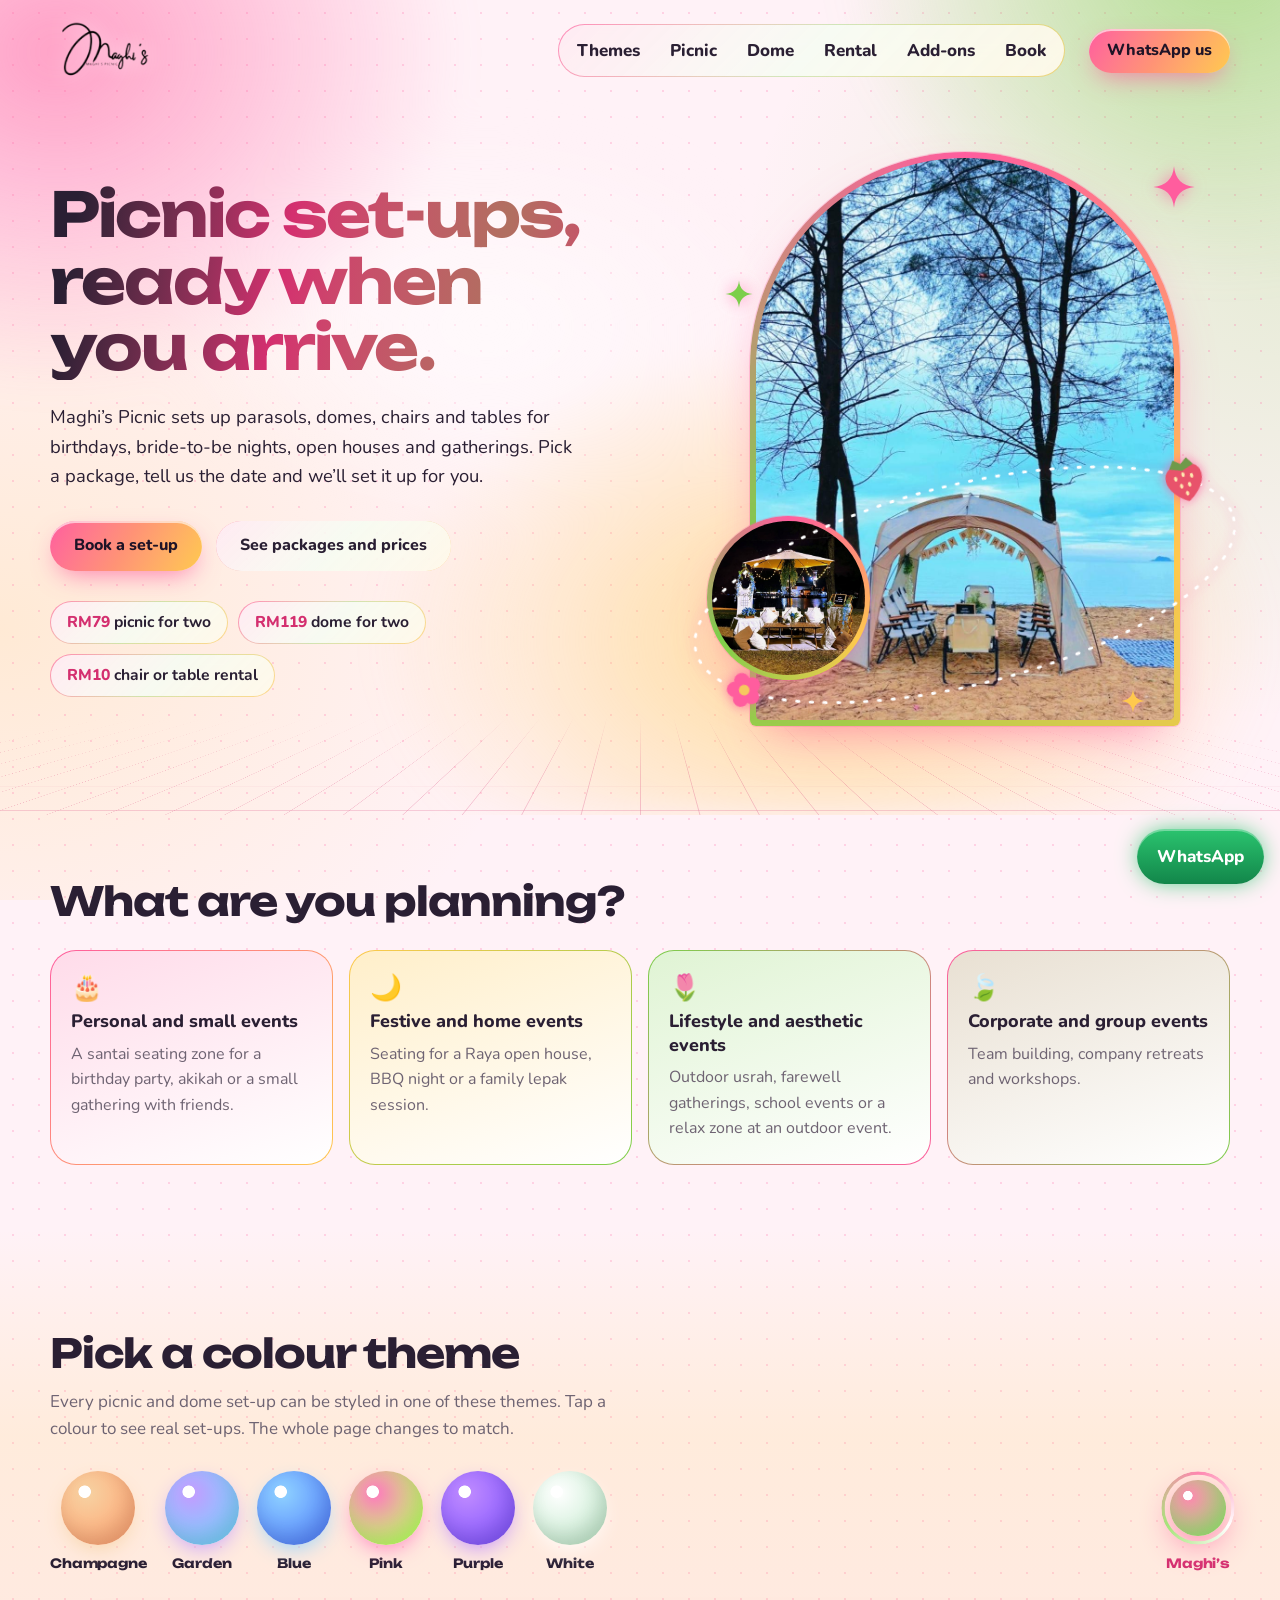
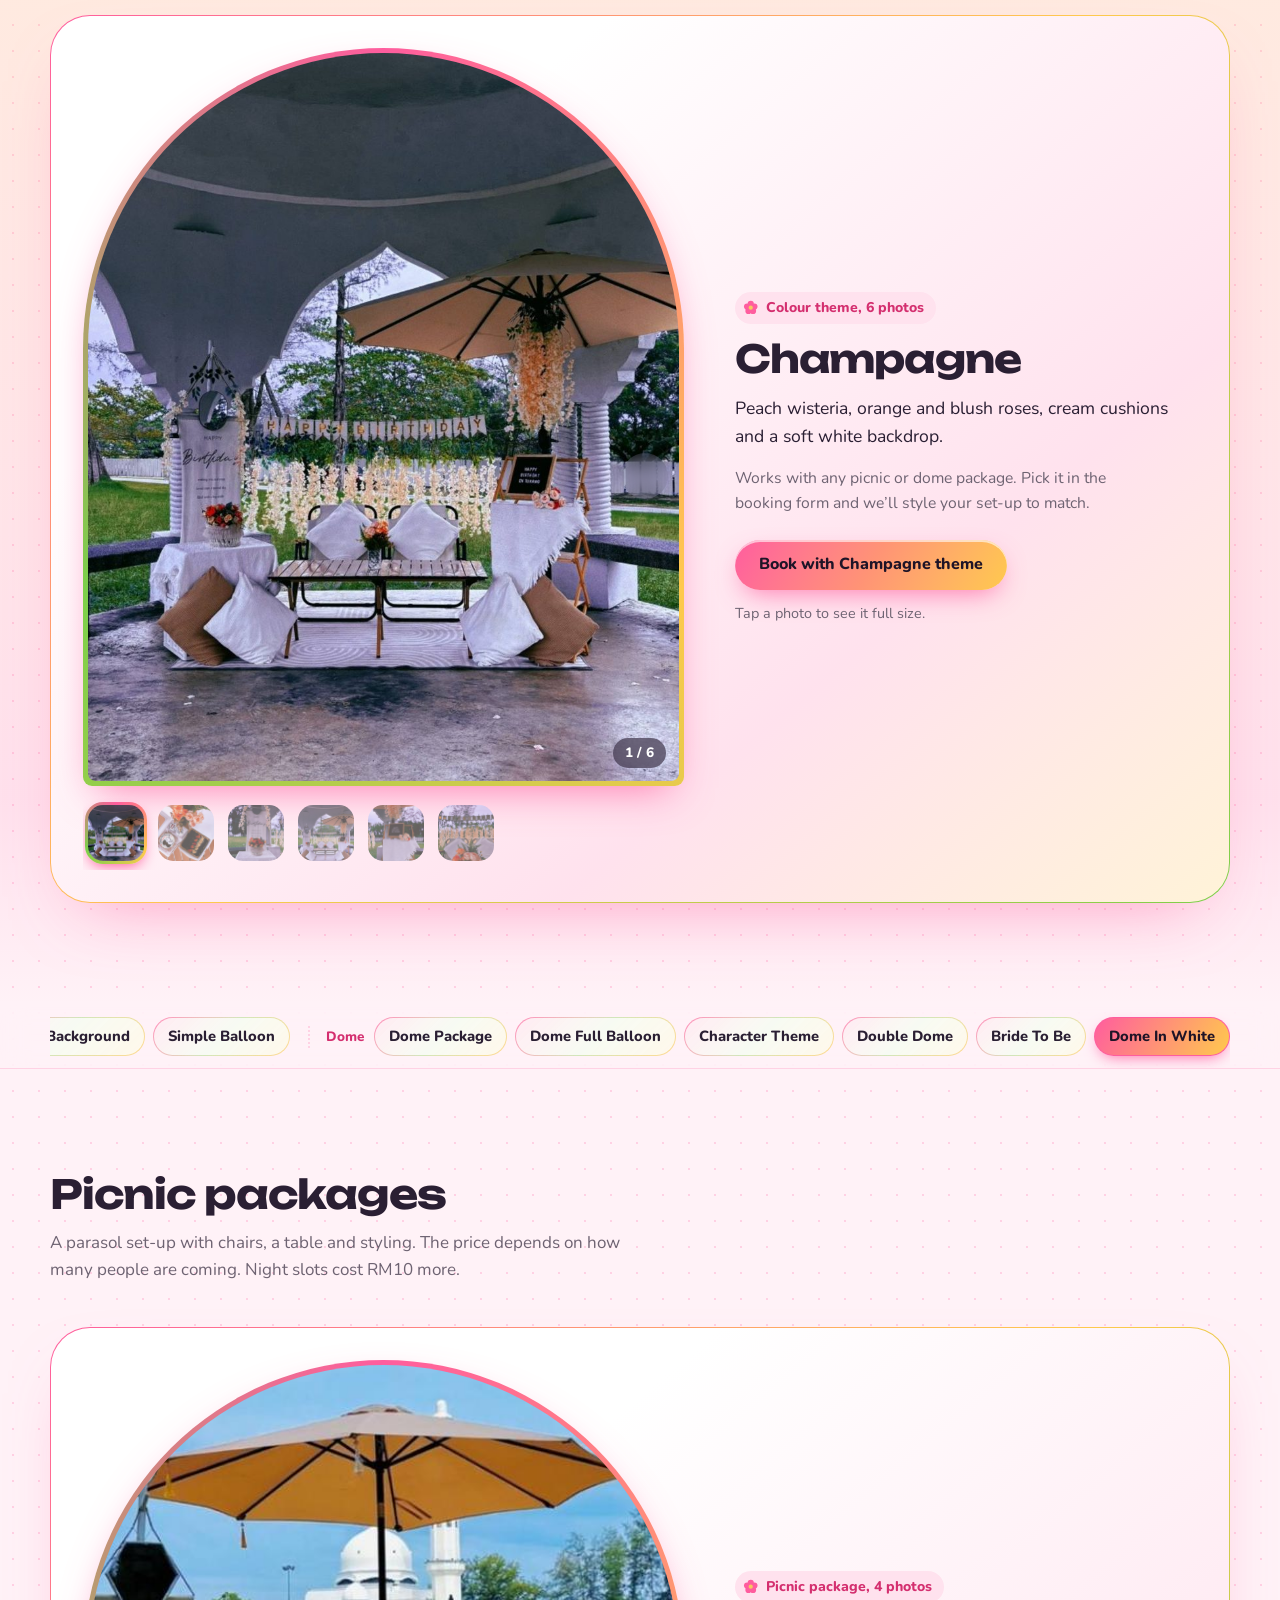
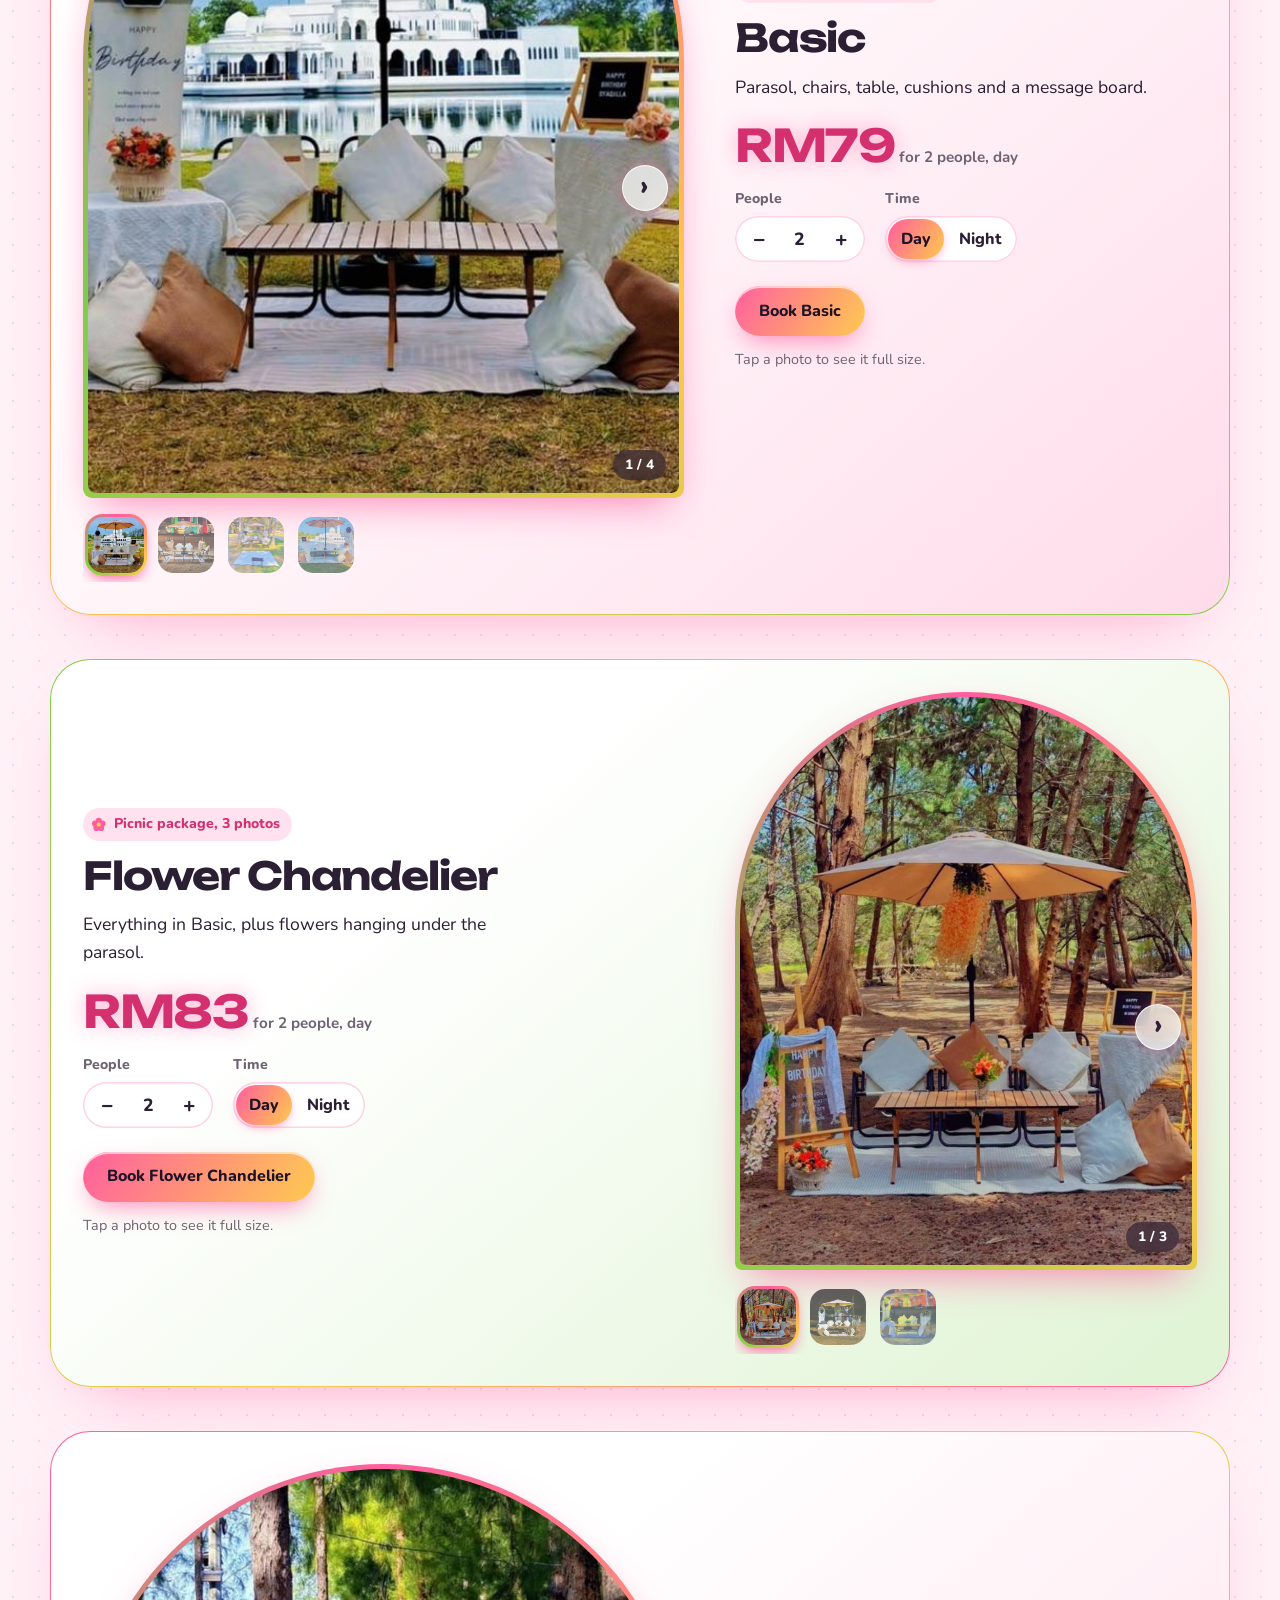
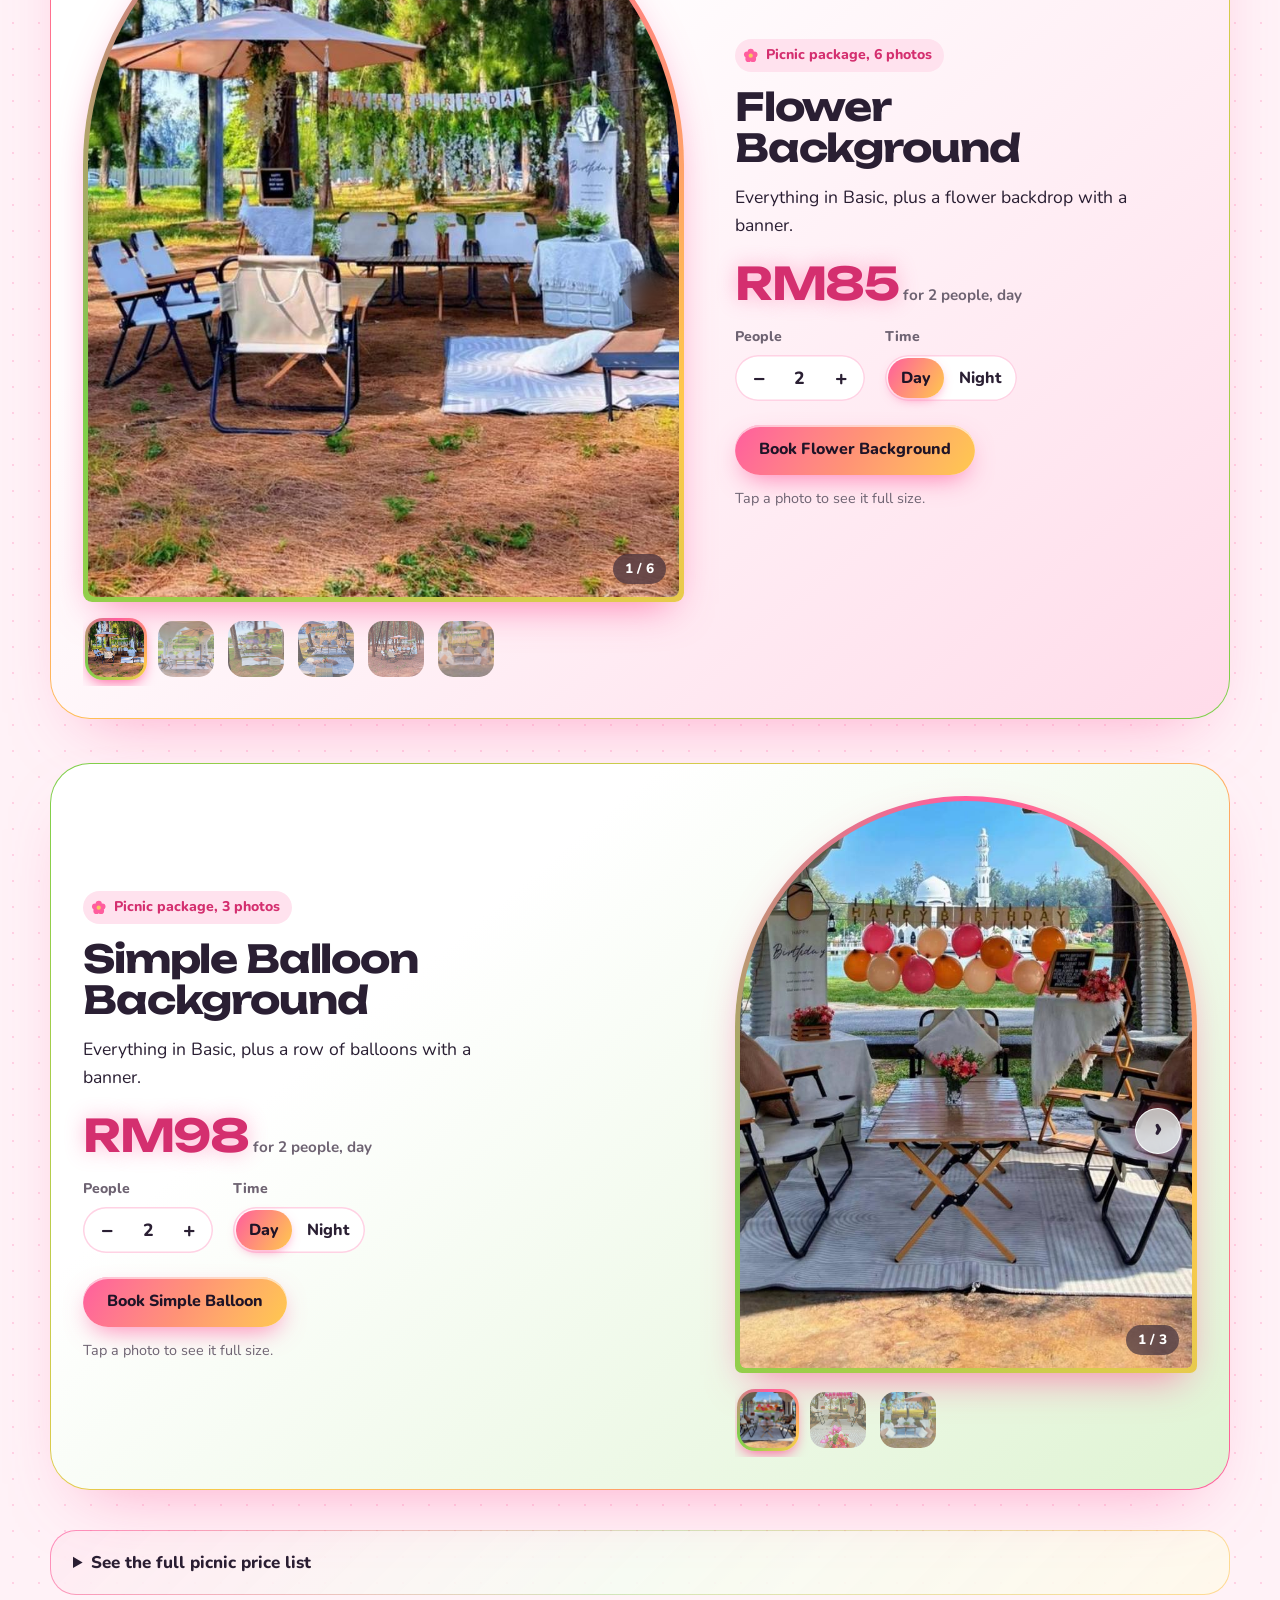
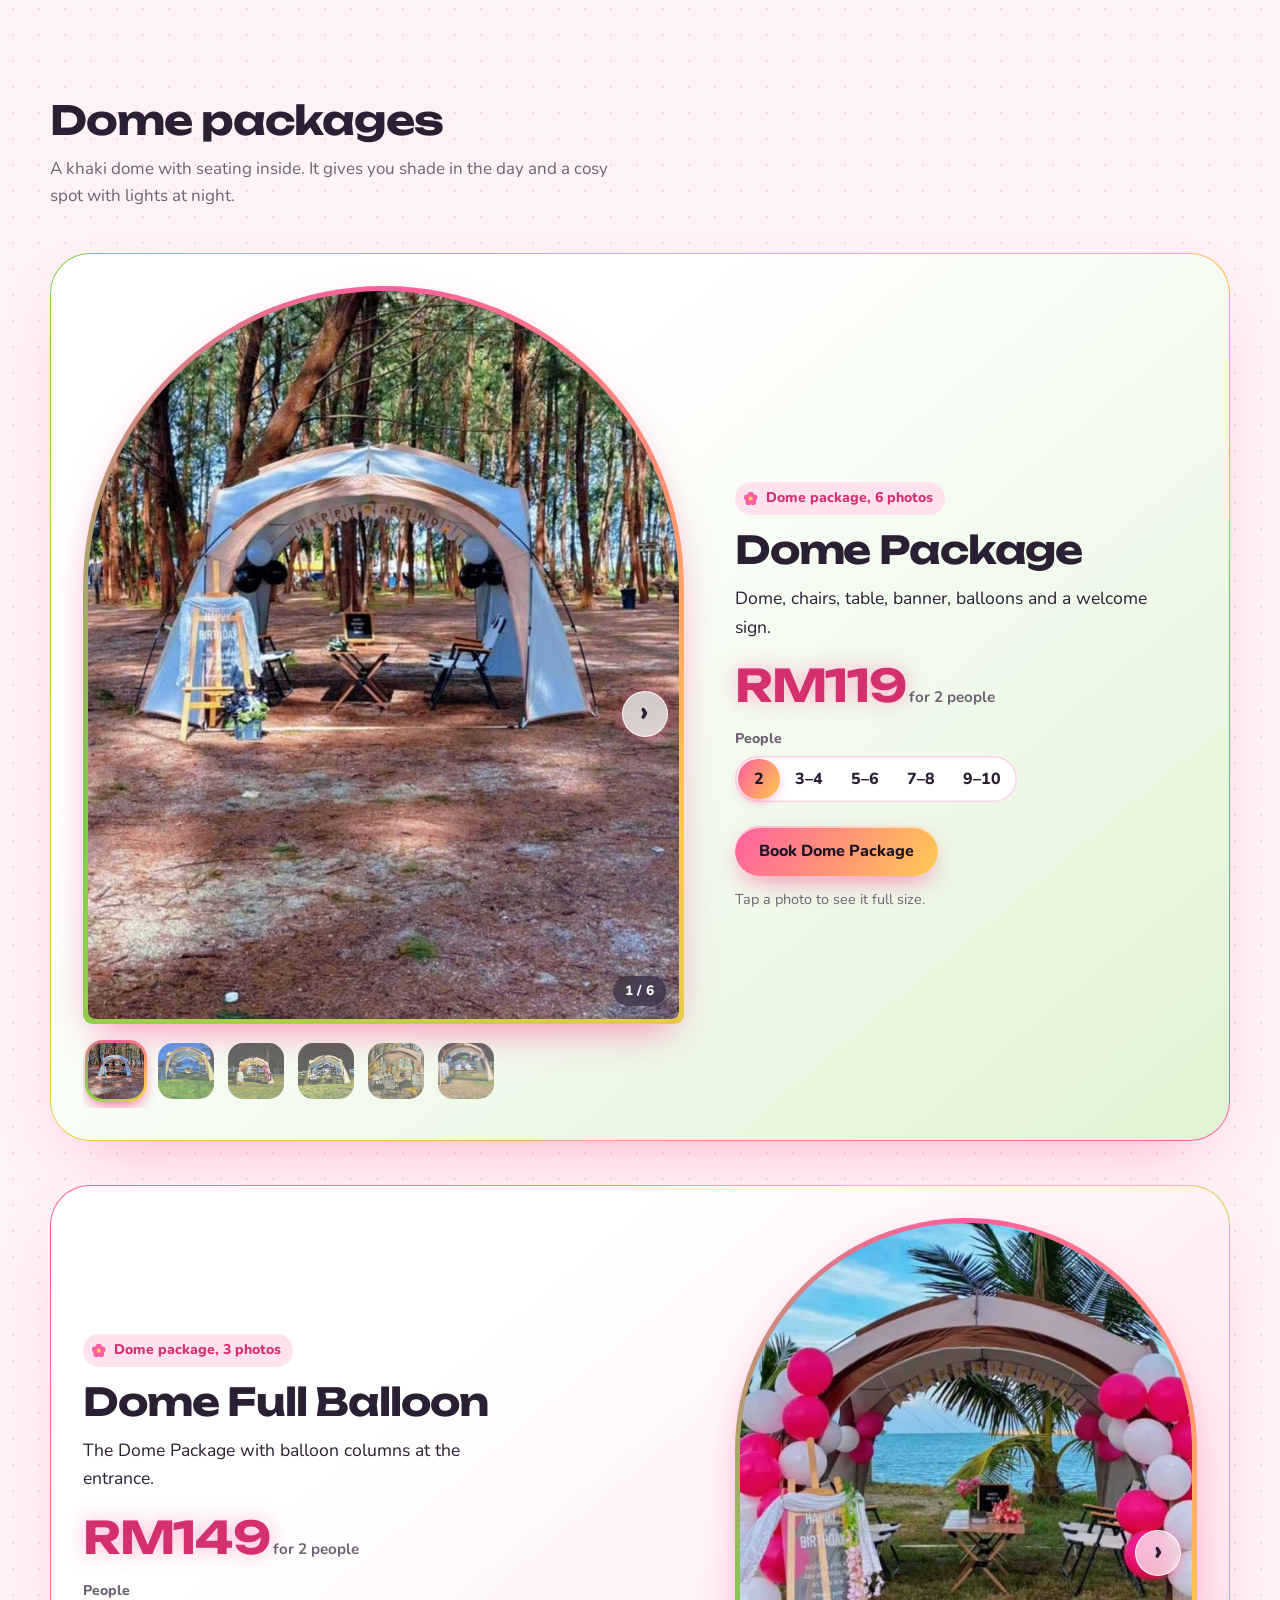
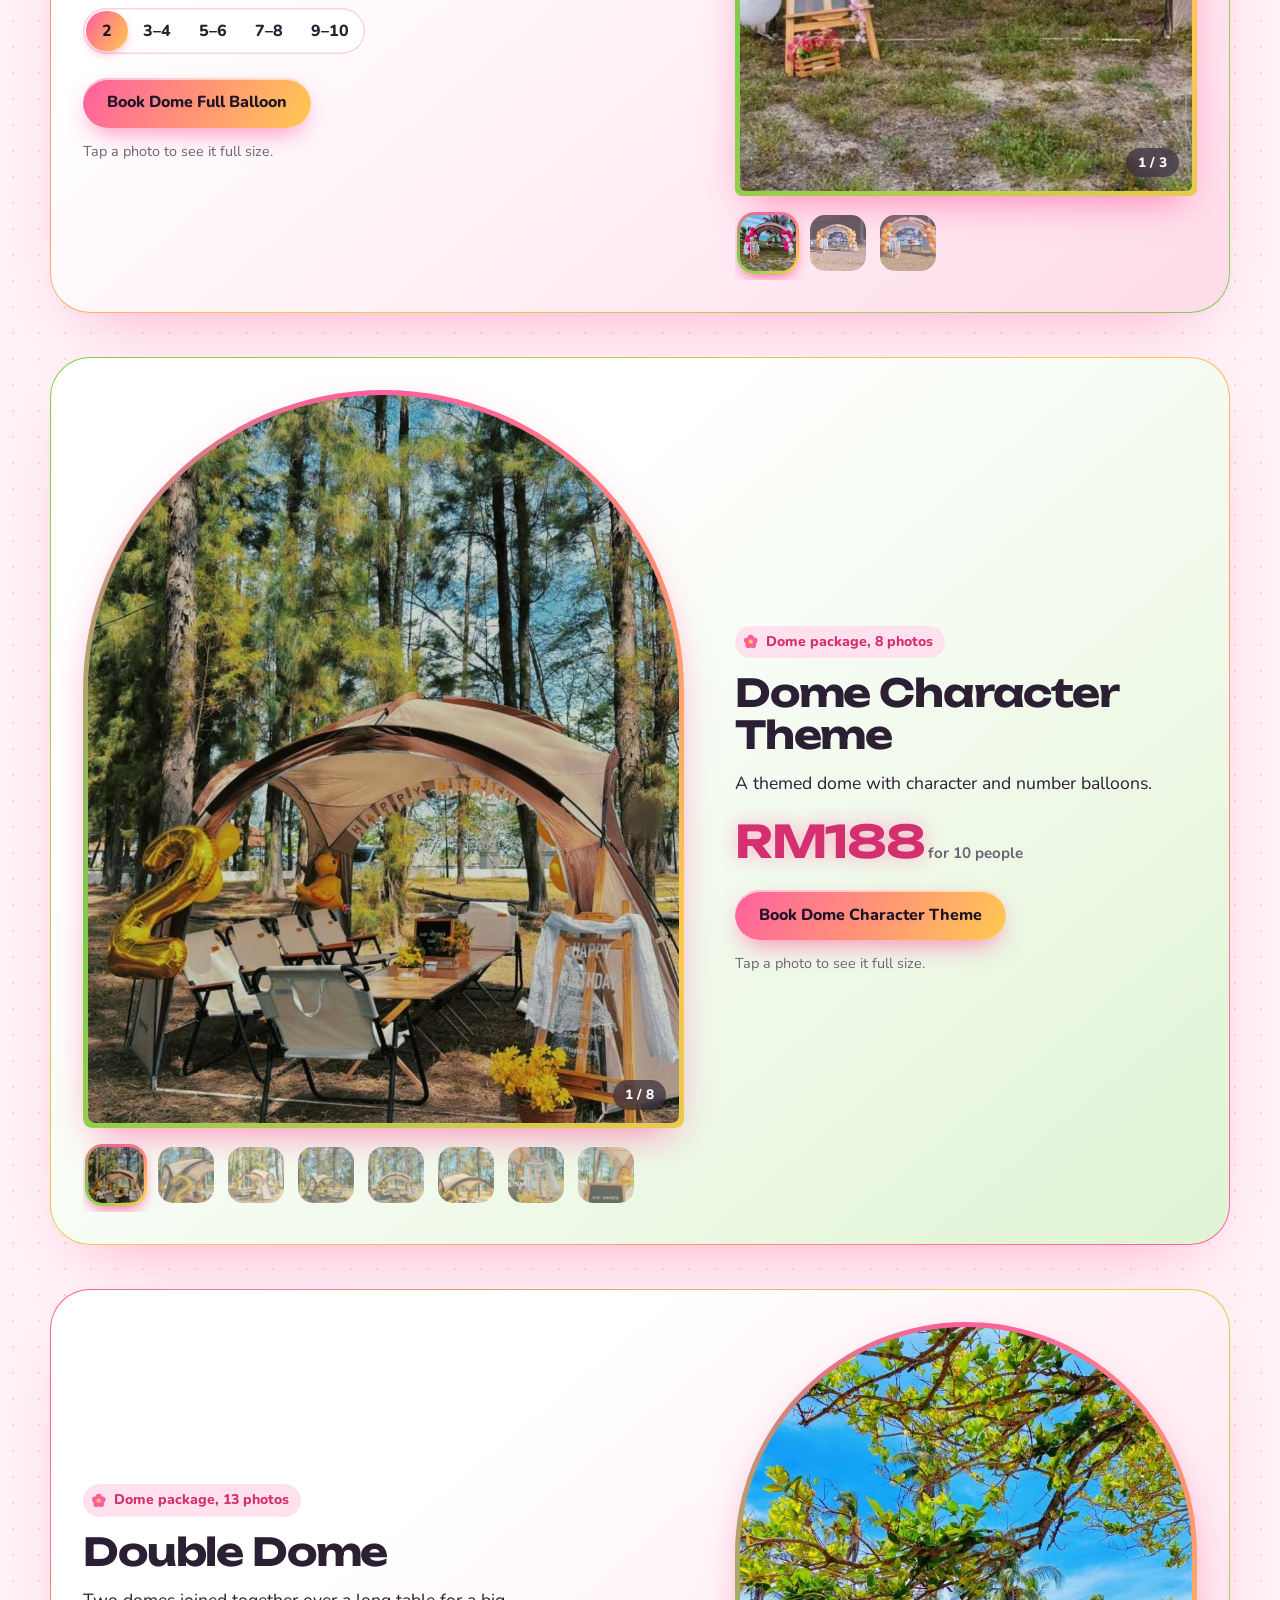
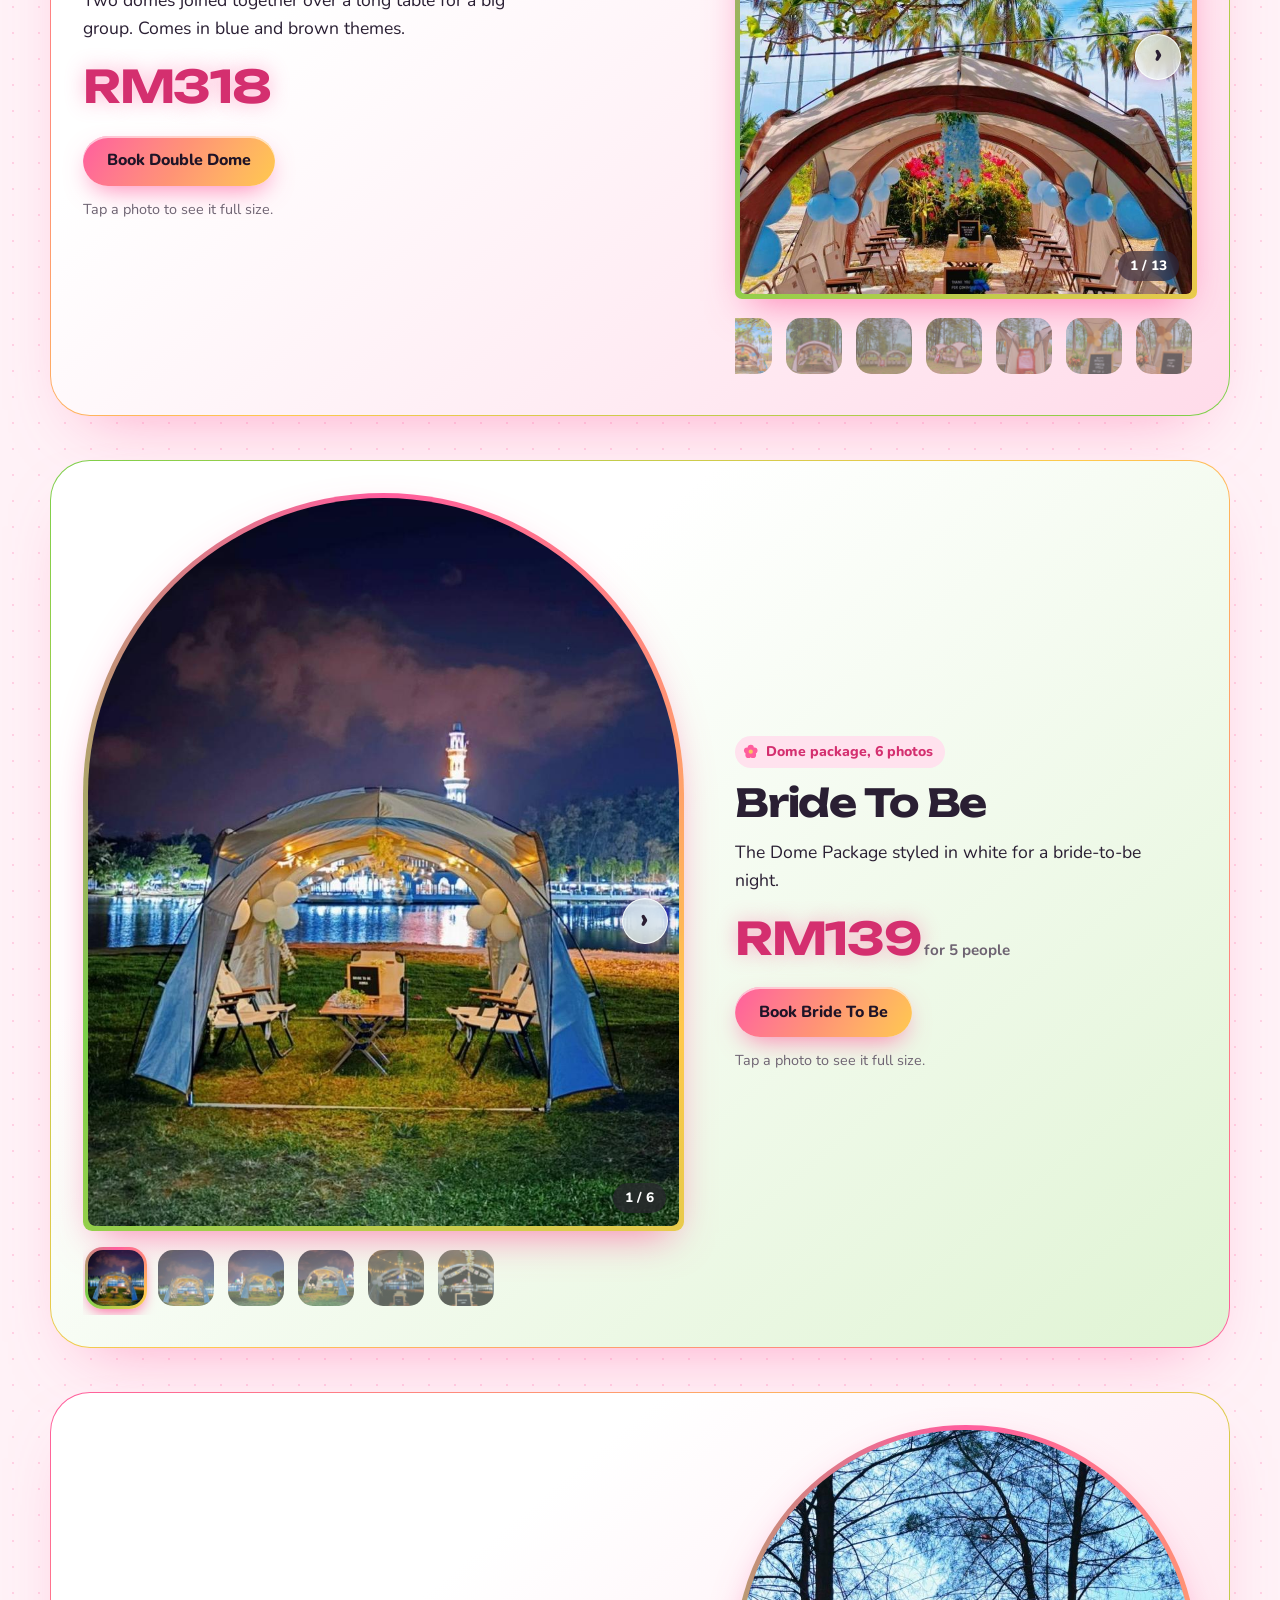
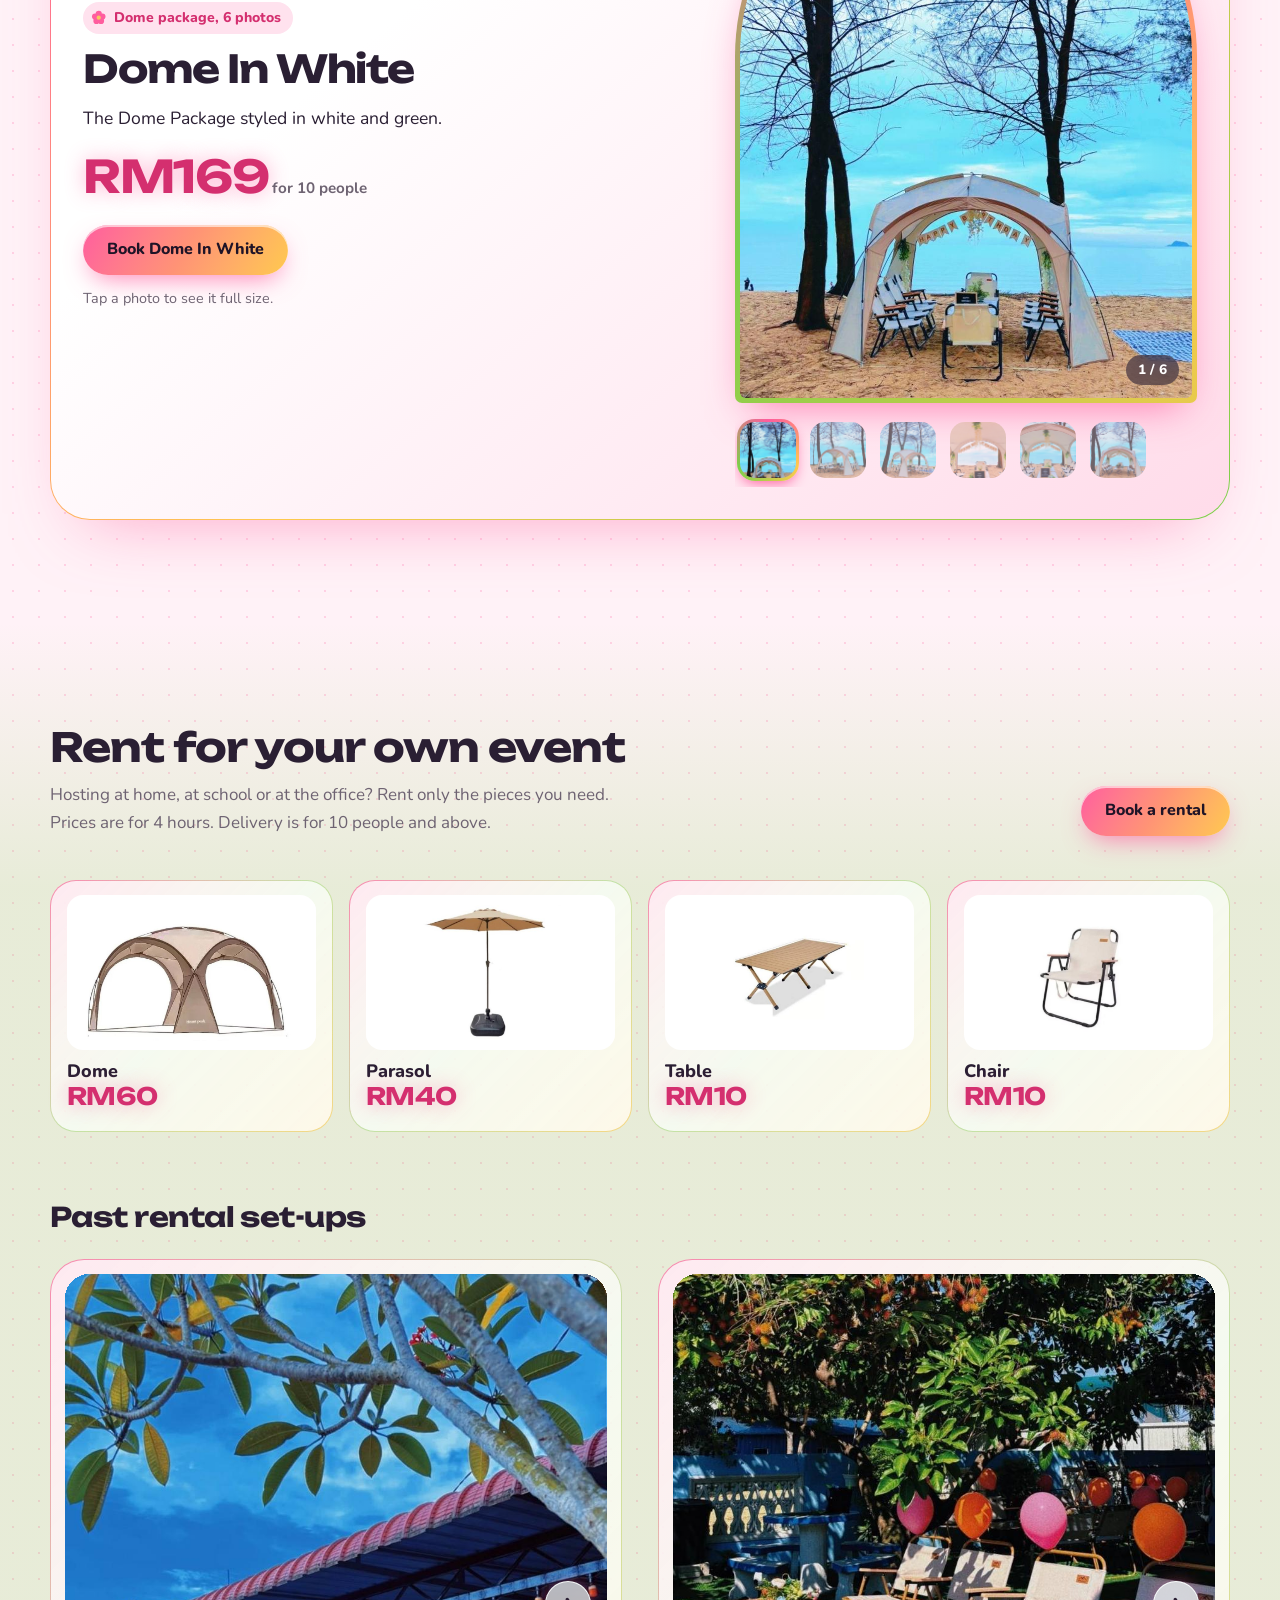
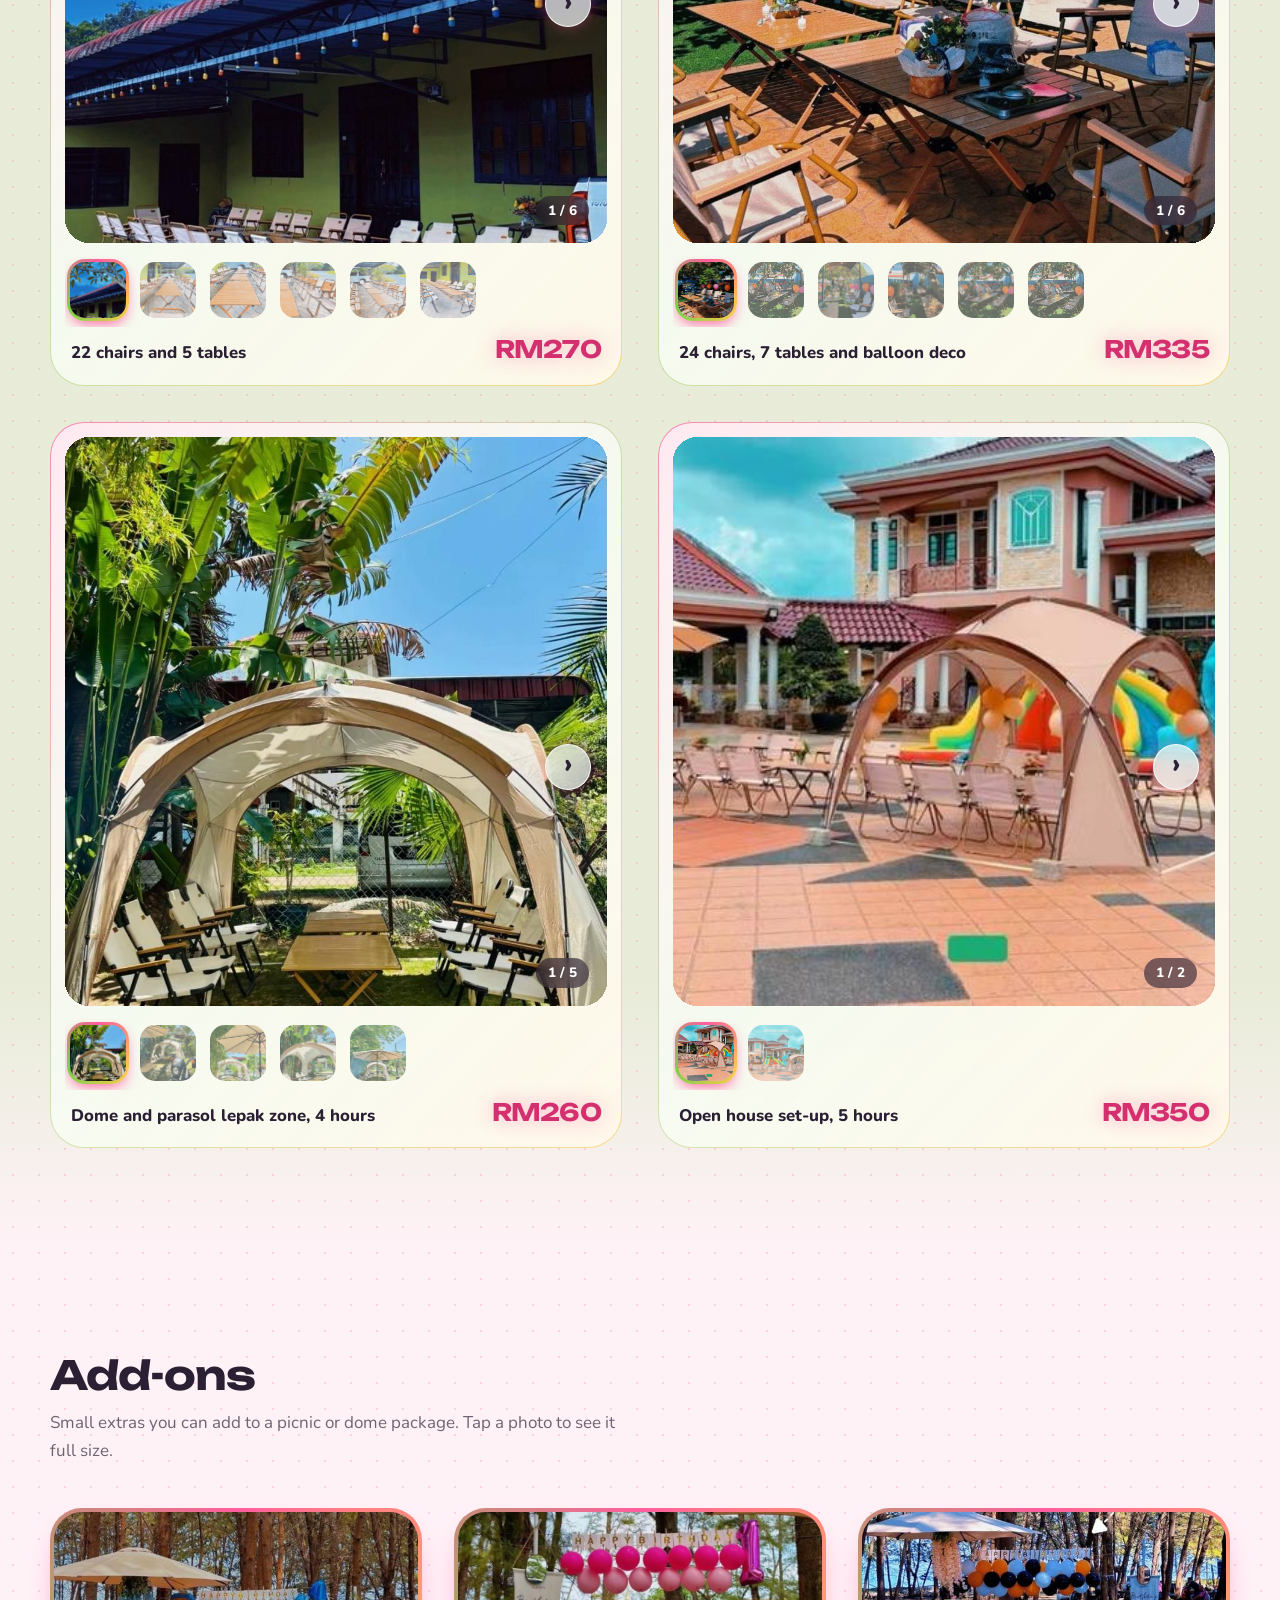
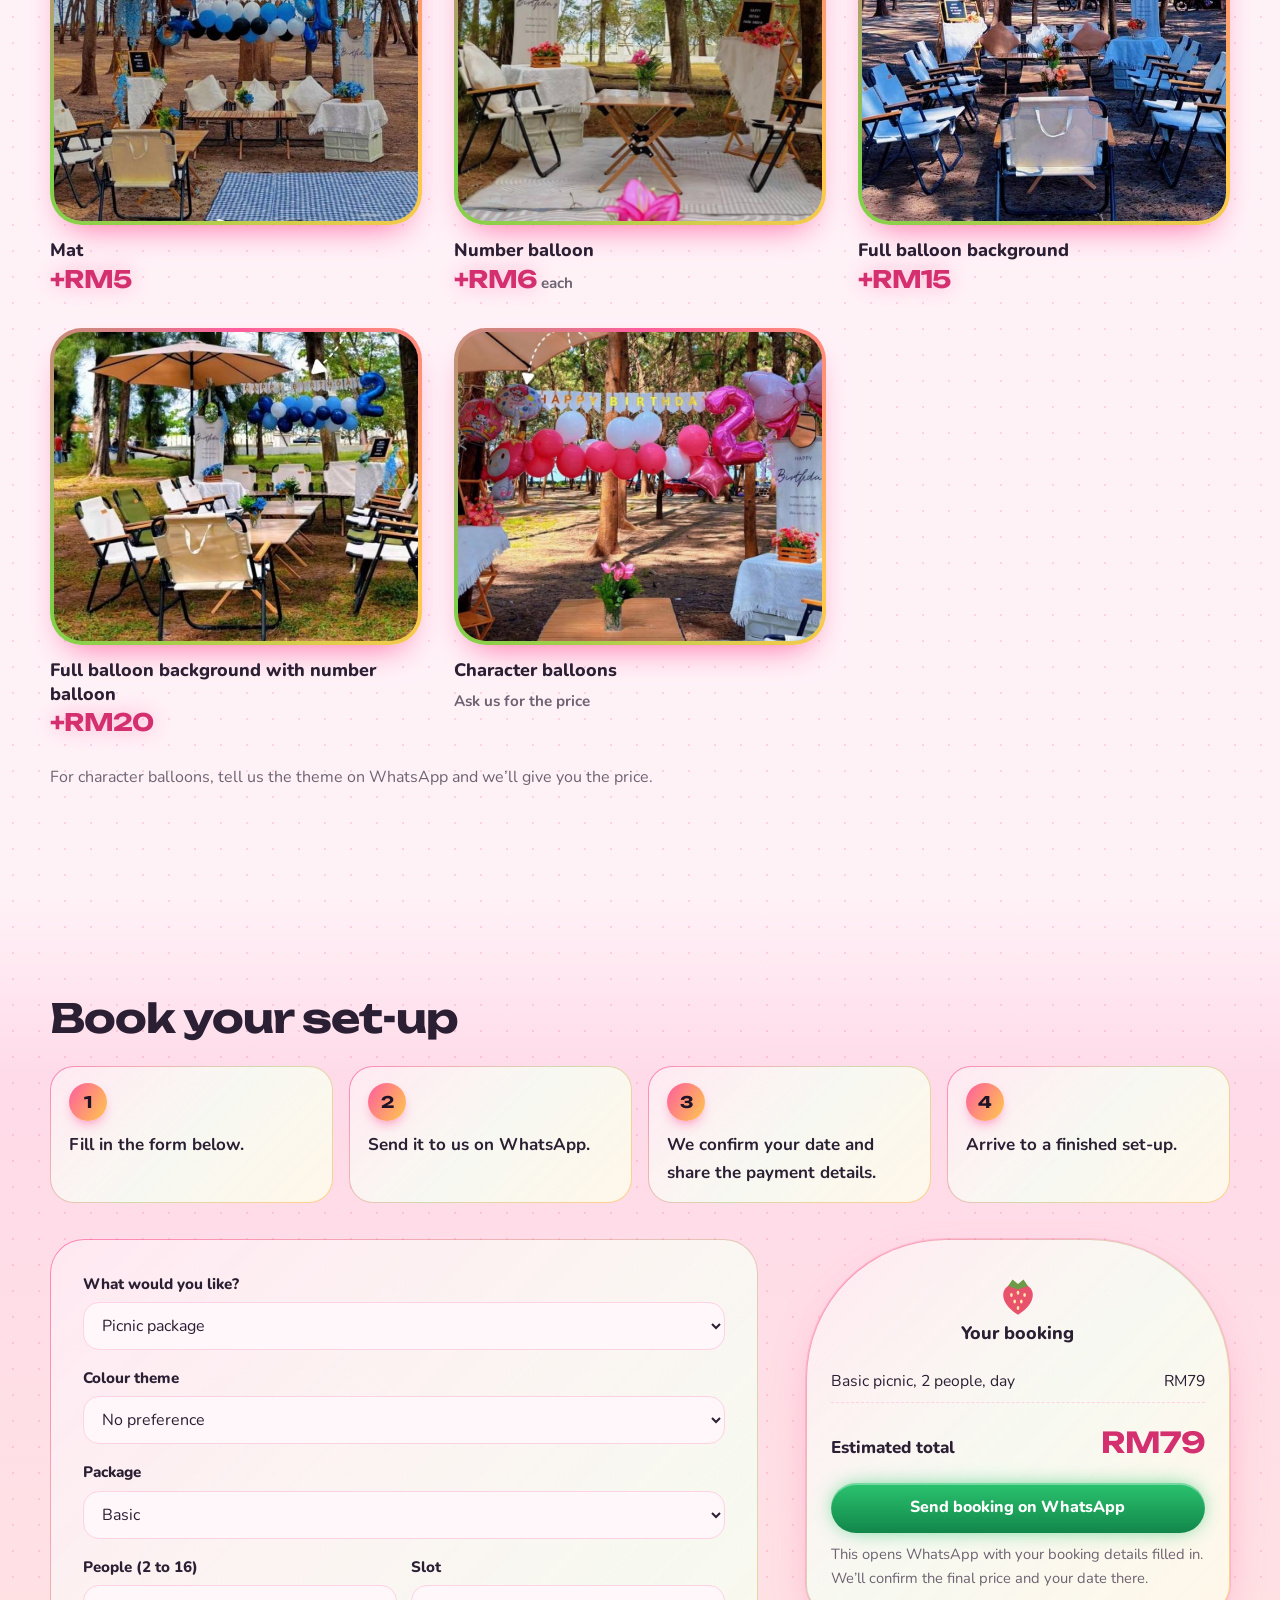
==== commit bbea54bf: "Add files via upload" ====
--- a/index.html
+++ b/index.html
@@ -5,7 +5,7 @@
   <meta name="viewport" content="width=device-width, initial-scale=1">
   <title>Maghi’s Picnic | Picnic set-ups, dome packages and event rental</title>
   <meta name="description" content="Maghi’s Picnic sets up parasols, domes, chairs and tables for birthdays, bride-to-be parties, open houses and gatherings. See packages and book on WhatsApp.">
-  <meta name="theme-color" content="#140e1a">
+  <meta name="theme-color" content="#fff2f7">
   <meta property="og:title" content="Maghi’s Picnic">
   <meta property="og:description" content="Picnic set-ups, dome packages and event rental. Book on WhatsApp.">
   <meta property="og:image" content="images/white/1.jpg">
--- a/style.css
+++ b/style.css
@@ -1,48 +1,50 @@
 /* =========================================================
    Maghi's Picnic
-   Cute and futuristic. A night-sky base with neon pastel glow,
-   glass panels and holographic rings.
-
-   Colour themes: the whole site takes its colours from five
-   values (--bg, --bg2, --a, --b, --c). Each theme below sets
+   Cute and futuristic, bright and colourful. Candy pastel light,
+   glass panels, holographic rings and soft neon glow.
+
+   Colour themes: the whole site takes its colours from six
+   values (--bg, --bg2, --a, --b, --c, --d). --d is the deeper
+   colour used for text such as prices, so it stays readable. Each theme below sets
    them, and the page glides from one to the next.
    ========================================================= */
 
-@property --bg  { syntax: "<color>"; inherits: true; initial-value: #140e1a; }
-@property --bg2 { syntax: "<color>"; inherits: true; initial-value: #1e1626; }
-@property --a   { syntax: "<color>"; inherits: true; initial-value: #ff86b0; }
-@property --b   { syntax: "<color>"; inherits: true; initial-value: #a6e57a; }
-@property --c   { syntax: "<color>"; inherits: true; initial-value: #ffd98a; }
+@property --bg  { syntax: "<color>"; inherits: true; initial-value: #fff2f7; }
+@property --bg2 { syntax: "<color>"; inherits: true; initial-value: #ffffff; }
+@property --a   { syntax: "<color>"; inherits: true; initial-value: #ff5d9e; }
+@property --b   { syntax: "<color>"; inherits: true; initial-value: #7ccf4a; }
+@property --c   { syntax: "<color>"; inherits: true; initial-value: #ffc94d; }
+@property --d   { syntax: "<color>"; inherits: true; initial-value: #d42f6f; }
 @property --spin { syntax: "<angle>"; inherits: false; initial-value: 0deg; }
 
 /* Maghi's own look: strawberry and matcha */
 :root, :root[data-theme="maghi"] {
-  --bg: #140e1a; --bg2: #1e1626;
-  --a: #ff86b0;  --b: #a6e57a;  --c: #ffd98a;
-}
-:root[data-theme="champagne"] { --bg: #17110c; --bg2: #241b13; --a: #f6d2a2; --b: #ffab7a; --c: #fff1dc; }
-:root[data-theme="garden"]    { --bg: #0e1513; --bg2: #16211c; --a: #c49bff; --b: #7fd0ff; --c: #ffa8d0; }
-:root[data-theme="blue"]      { --bg: #0a1020; --bg2: #111b33; --a: #8fd2ff; --b: #5b8cff; --c: #e6f6ff; }
-:root[data-theme="pink"]      { --bg: #1a0d16; --bg2: #27121f; --a: #ff79bf; --b: #c4ff6b; --c: #ffd1e8; }
-:root[data-theme="purple"]    { --bg: #120c1f; --bg2: #1c1430; --a: #c08bff; --b: #8a5cff; --c: #f0d9ff; }
-:root[data-theme="white"]     { --bg: #101412; --bg2: #1a211d; --a: #ffffff; --b: #c9ecd2; --c: #e9f1ff; }
+  --bg: #fff2f7; --bg2: #ffffff;
+  --a: #ff5d9e;  --b: #7ccf4a;  --c: #ffc94d;  --d: #d42f6f;
+}
+:root[data-theme="champagne"] { --bg: #fff5ea; --bg2: #ffffff; --a: #ffa36b; --b: #f5c66b; --c: #ff8f9a; --d: #b9541a; }
+:root[data-theme="garden"]    { --bg: #f2f8ff; --bg2: #ffffff; --a: #a879ff; --b: #45c1ff; --c: #ff8fc8; --d: #6a3ad0; }
+:root[data-theme="blue"]      { --bg: #edf5ff; --bg2: #ffffff; --a: #4aa6ff; --b: #6f7dff; --c: #7fe6ff; --d: #1d5bcc; }
+:root[data-theme="pink"]      { --bg: #fff0f7; --bg2: #ffffff; --a: #ff4fa3; --b: #96e04a; --c: #ffb1d6; --d: #cc1f6b; }
+:root[data-theme="purple"]    { --bg: #f6efff; --bg2: #ffffff; --a: #a45cff; --b: #ff78d6; --c: #7f8dff; --d: #7529d4; }
+:root[data-theme="white"]     { --bg: #f4fbf6; --bg2: #ffffff; --a: #72d39a; --b: #9cc4ff; --c: #ffc6dc; --d: #23804b; }
 
 :root {
-  color-scheme: dark;
-  --ink: #fbf5fa;
-  --muted: color-mix(in srgb, var(--ink) 66%, var(--bg));
-  --line: color-mix(in srgb, var(--a) 18%, var(--bg2));
-  --glass: color-mix(in srgb, var(--bg2) 72%, transparent);
-  --glass-hi: color-mix(in srgb, var(--a) 7%, var(--bg2));
-  --on-accent: #160f1c;
+  color-scheme: light;
+  --ink: #2a1f33;
+  --muted: color-mix(in srgb, var(--ink) 68%, var(--bg));
+  --line: color-mix(in srgb, var(--a) 28%, #fff);
+  --glass: color-mix(in srgb, #fff 70%, transparent);
+  --glass-hi: color-mix(in srgb, #fff 82%, transparent);
+  --on-accent: #1f1427;
   --ring: conic-gradient(from var(--spin), var(--a), var(--c), var(--b), var(--a));
-  --glow: 0 0 0 1px color-mix(in srgb, var(--a) 30%, transparent), 0 18px 50px -18px color-mix(in srgb, var(--a) 60%, transparent);
+  --glow: 0 0 0 1px color-mix(in srgb, var(--a) 25%, transparent), 0 20px 50px -20px color-mix(in srgb, var(--a) 70%, transparent);
   --wa: #19a25a;
 
   --display: "Unbounded", "Arial Rounded MT Bold", "Trebuchet MS", sans-serif;
   --body: "Nunito", system-ui, -apple-system, "Segoe UI", Roboto, Arial, sans-serif;
 
-  transition: --bg .8s ease, --bg2 .8s ease, --a .8s ease, --b .8s ease, --c .8s ease;
+  transition: --bg .8s ease, --bg2 .8s ease, --a .8s ease, --b .8s ease, --c .8s ease, --d .8s ease;
 }
 
 * { box-sizing: border-box; }
@@ -50,8 +52,12 @@
 body {
   margin: 0;
   background-color: var(--bg);
-  background-image: radial-gradient(color-mix(in srgb, var(--a) 16%, transparent) 1.1px, transparent 1.3px);
-  background-size: 26px 26px;
+  background-image:
+    radial-gradient(color-mix(in srgb, var(--a) 22%, transparent) 1.2px, transparent 1.4px),
+    radial-gradient(60vw 50vw at 100% 30%, color-mix(in srgb, var(--b) 18%, transparent), transparent 70%),
+    radial-gradient(60vw 50vw at 0% 70%, color-mix(in srgb, var(--c) 20%, transparent), transparent 70%);
+  background-size: 26px 26px, 100% 100%, 100% 100%;
+  background-attachment: scroll, fixed, fixed;
   color: var(--ink);
   font-family: var(--body);
   font-size: 1.0625rem;
@@ -64,7 +70,7 @@
 ul, ol { padding: 0; list-style: none; }
 :focus-visible { outline: 3px solid var(--a); outline-offset: 3px; }
 [hidden] { display: none !important; }
-::selection { background: var(--a); color: var(--on-accent); }
+::selection { background: var(--c); color: var(--ink); }
 
 .wrap { width: min(1180px, 100% - 40px); margin-inline: auto; }
 
@@ -84,10 +90,11 @@
   font-size: clamp(2.1rem, 4.8vw, 3.9rem);
   font-weight: 700; line-height: 1.08; letter-spacing: -0.03em;
   text-wrap: balance;
-  background: linear-gradient(100deg, var(--ink) 10%, var(--a) 45%, var(--c) 70%, var(--b));
+  background: linear-gradient(100deg, var(--ink) 5%, var(--d) 40%, color-mix(in srgb, var(--d) 60%, var(--b)) 75%, var(--d));
   -webkit-background-clip: text; background-clip: text; color: transparent;
 }
 h2 {
+  color: var(--ink);
   font-size: clamp(1.6rem, 3.2vw, 2.5rem);
   font-weight: 700; line-height: 1.12; letter-spacing: -0.025em;
   text-wrap: balance;
@@ -110,11 +117,11 @@
 .btn:hover { transform: translateY(-1px); }
 .btn:active { transform: translateY(1px); }
 .btn-berry, .btn-glow, .btn-matcha {
-  background: linear-gradient(120deg, var(--a), var(--c) 55%, var(--b));
+  background: linear-gradient(120deg, var(--a), color-mix(in srgb, var(--a) 50%, var(--c)) 50%, var(--c));
   color: var(--on-accent);
-  box-shadow: inset 0 2px 0 rgba(255, 255, 255, .55), 0 0 24px -4px color-mix(in srgb, var(--a) 75%, transparent);
-}
-.btn-berry:hover, .btn-glow:hover, .btn-matcha:hover { box-shadow: inset 0 2px 0 rgba(255, 255, 255, .55), 0 0 36px 0 color-mix(in srgb, var(--a) 85%, transparent); }
+  box-shadow: inset 0 2px 0 rgba(255, 255, 255, .6), 0 10px 26px -8px color-mix(in srgb, var(--a) 80%, transparent);
+}
+.btn-berry:hover, .btn-glow:hover, .btn-matcha:hover { box-shadow: inset 0 2px 0 rgba(255, 255, 255, .6), 0 12px 34px -6px color-mix(in srgb, var(--a) 90%, transparent); }
 .btn-soft { color: var(--ink); border-width: 2px; }
 .btn-wa { background: linear-gradient(180deg, #2bc46f, #12864a); color: #fff; width: 100%; box-shadow: inset 0 2px 0 rgba(255, 255, 255, .35), 0 0 22px -6px #2bc46f; }
 
@@ -123,16 +130,17 @@
 .aurora {
   position: absolute; inset: -20% -10% 0; z-index: -2;
   background:
-    radial-gradient(35% 45% at 15% 25%, color-mix(in srgb, var(--a) 45%, transparent), transparent 70%),
-    radial-gradient(35% 45% at 85% 15%, color-mix(in srgb, var(--b) 40%, transparent), transparent 70%),
-    radial-gradient(40% 40% at 60% 80%, color-mix(in srgb, var(--c) 28%, transparent), transparent 70%);
-  filter: blur(20px);
+    radial-gradient(38% 50% at 12% 22%, color-mix(in srgb, var(--a) 55%, transparent), transparent 70%),
+    radial-gradient(36% 48% at 88% 12%, color-mix(in srgb, var(--b) 55%, transparent), transparent 70%),
+    radial-gradient(42% 44% at 62% 82%, color-mix(in srgb, var(--c) 55%, transparent), transparent 70%),
+    radial-gradient(30% 30% at 40% 50%, color-mix(in srgb, #fff 60%, transparent), transparent 70%);
+  filter: blur(18px);
 }
 .grid-floor {
   position: absolute; left: -25%; right: -25%; bottom: -2px; height: 46%; z-index: -1;
   background:
-    linear-gradient(color-mix(in srgb, var(--a) 55%, transparent) 1.5px, transparent 1.5px) 0 0 / 60px 60px,
-    linear-gradient(90deg, color-mix(in srgb, var(--a) 55%, transparent) 1.5px, transparent 1.5px) 0 0 / 60px 60px;
+    linear-gradient(color-mix(in srgb, var(--d) 45%, transparent) 1.5px, transparent 1.5px) 0 0 / 60px 60px,
+    linear-gradient(90deg, color-mix(in srgb, var(--d) 45%, transparent) 1.5px, transparent 1.5px) 0 0 / 60px 60px;
   transform: perspective(420px) rotateX(62deg);
   transform-origin: bottom;
   -webkit-mask-image: linear-gradient(transparent, #000 70%); mask-image: linear-gradient(transparent, #000 70%);
@@ -140,7 +148,7 @@
 }
 
 .header { display: flex; align-items: center; gap: 24px; padding-block: 14px; }
-.brand img { width: 112px; filter: invert(1) drop-shadow(0 0 10px color-mix(in srgb, var(--a) 60%, transparent)); }
+.brand img { width: 112px; filter: drop-shadow(0 0 10px #fff); }
 .nav {
   display: flex; gap: 2px; margin-left: auto; padding: 4px; border-radius: 999px;
   -webkit-backdrop-filter: blur(12px); backdrop-filter: blur(12px);
@@ -154,11 +162,11 @@
   gap: clamp(28px, 5vw, 72px); align-items: center;
   padding-block: clamp(28px, 4vw, 56px) clamp(56px, 7vw, 96px);
 }
-.lede { max-width: 48ch; margin-top: 22px; font-size: 1.15rem; color: color-mix(in srgb, var(--ink) 85%, var(--bg)); }
+.lede { max-width: 48ch; margin-top: 22px; font-size: 1.15rem; color: var(--ink); }
 .hero-actions { display: flex; flex-wrap: wrap; gap: 14px; margin-top: 30px; }
 .hero-facts { display: flex; flex-wrap: wrap; gap: 10px; margin-top: 30px; }
 .hero-facts li { padding: 8px 16px; border-radius: 999px; font-size: .98rem; font-weight: 700; -webkit-backdrop-filter: blur(8px); backdrop-filter: blur(8px); }
-.hero-facts b { color: var(--a); font-weight: 800; }
+.hero-facts b { color: var(--d); font-weight: 800; }
 
 /* The arch is the dome opening. It frames photos across the site. */
 .arch { overflow: hidden; border-radius: 999px 999px 28px 28px; }
@@ -175,15 +183,15 @@
 .hero-bubble img { width: 100%; height: 100%; object-fit: cover; border-radius: 50%; }
 .orbit {
   position: absolute; left: -16%; top: 26%; width: 132%; height: auto;
-  color: color-mix(in srgb, var(--c) 80%, transparent); transform: rotate(-14deg);
+  color: #fff; transform: rotate(-14deg);
   pointer-events: none; overflow: visible;
   filter: drop-shadow(0 0 6px color-mix(in srgb, var(--a) 80%, transparent));
 }
 .orbit-flower { color: var(--a); }
-.sticker { position: absolute; color: var(--c); filter: drop-shadow(0 0 10px var(--a)); }
+.sticker { position: absolute; color: var(--a); filter: drop-shadow(0 0 8px color-mix(in srgb, var(--a) 70%, transparent)); }
 .s1 { width: 46px; height: 46px; top: 2%; right: -4%; }
 .s2 { width: 30px; height: 30px; top: 22%; left: -6%; color: var(--b); }
-.s3 { width: 26px; height: 26px; bottom: 2%; right: 8%; }
+.s3 { width: 26px; height: 26px; bottom: 2%; right: 8%; color: var(--c); }
 
 @media (prefers-reduced-motion: no-preference) {
   .hero-main, .theme-panel .stage, .swatch[aria-pressed="true"] .orb::before { animation: spin 9s linear infinite; }
@@ -205,12 +213,18 @@
 .section { padding-block: clamp(56px, 8vw, 104px); }
 .section-tight { padding-block: clamp(40px, 6vw, 64px); }
 .section-flush { padding-top: 0; }
-.section-matcha, .section-berry { background: linear-gradient(180deg, transparent, color-mix(in srgb, var(--bg2) 85%, transparent) 10%, color-mix(in srgb, var(--bg2) 85%, transparent) 90%, transparent); }
+.section-matcha { background: linear-gradient(180deg, transparent, color-mix(in srgb, var(--b) 18%, transparent) 12%, color-mix(in srgb, var(--b) 18%, transparent) 88%, transparent); }
+.section-berry { background: linear-gradient(180deg, transparent, color-mix(in srgb, var(--a) 16%, transparent) 12%, color-mix(in srgb, var(--c) 18%, transparent)); }
+.themes { background: linear-gradient(180deg, transparent, color-mix(in srgb, var(--c) 16%, transparent) 15%, color-mix(in srgb, var(--a) 12%, transparent) 85%, transparent); }
 .section-head { display: flex; flex-wrap: wrap; align-items: flex-end; justify-content: space-between; gap: 24px; }
 
 /* ---------- Occasions ---------- */
 .occasions { display: grid; grid-template-columns: repeat(4, 1fr); gap: 16px; margin-top: 26px; }
 .occasion { padding: 20px 20px 22px; border-radius: 26px; }
+.occasion:nth-child(1) { background: linear-gradient(160deg, color-mix(in srgb, var(--a) 22%, #fff), #fff) padding-box, linear-gradient(135deg, var(--a), var(--c)) border-box; }
+.occasion:nth-child(2) { background: linear-gradient(160deg, color-mix(in srgb, var(--c) 30%, #fff), #fff) padding-box, linear-gradient(135deg, var(--c), var(--b)) border-box; }
+.occasion:nth-child(3) { background: linear-gradient(160deg, color-mix(in srgb, var(--b) 24%, #fff), #fff) padding-box, linear-gradient(135deg, var(--b), var(--a)) border-box; }
+.occasion:nth-child(4) { background: linear-gradient(160deg, color-mix(in srgb, var(--a) 14%, color-mix(in srgb, var(--b) 20%, #fff)), #fff) padding-box, linear-gradient(135deg, var(--a), var(--b)) border-box; }
 .occasion h3 span { display: block; font-size: 1.6rem; margin-bottom: 6px; }
 .occasion p { margin-top: 8px; color: var(--muted); font-size: 1rem; }
 
@@ -224,7 +238,7 @@
 .orb {
   position: relative; display: block; width: 74px; height: 74px; border-radius: 50%;
   background: radial-gradient(circle at 32% 28%, #fff 0 8%, transparent 9%), radial-gradient(circle at 35% 30%, var(--sa), var(--sb) 75%);
-  box-shadow: inset -6px -10px 18px rgba(0, 0, 0, .25), 0 0 22px -4px var(--sa);
+  box-shadow: inset -6px -10px 18px rgba(0, 0, 0, .12), 0 8px 22px -6px var(--sa);
   transition: transform .25s ease, box-shadow .25s ease;
 }
 .orb::before {
@@ -235,10 +249,10 @@
   opacity: 0; transition: opacity .25s ease;
 }
 .swatch:hover .orb { transform: translateY(-3px) scale(1.05); }
-.swatch[aria-pressed="true"] .orb { transform: scale(1.08); box-shadow: inset -6px -10px 18px rgba(0, 0, 0, .25), 0 0 34px 2px var(--sa); }
+.swatch[aria-pressed="true"] .orb { transform: scale(1.08); box-shadow: inset -6px -10px 18px rgba(0, 0, 0, .12), 0 10px 30px -2px var(--sa); }
 .swatch[aria-pressed="true"] .orb::before { opacity: 1; }
 .sw-name { font-size: .8rem; font-weight: 700; letter-spacing: -0.01em; }
-.swatch[aria-pressed="true"] .sw-name { color: var(--a); }
+.swatch[aria-pressed="true"] .sw-name { color: var(--d); }
 .swatch-reset { margin-left: auto; }
 .swatch-reset .orb { width: 52px; height: 52px; margin-block: 11px; }
 .theme-panels { margin-top: 8px; }
@@ -248,18 +262,18 @@
 /* ---------- Package jump bar ---------- */
 .chipbar {
   position: sticky; top: 0; z-index: 4;
-  background: color-mix(in srgb, var(--bg) 72%, transparent);
+  background: color-mix(in srgb, var(--bg) 75%, transparent);
   -webkit-backdrop-filter: blur(14px) saturate(1.3); backdrop-filter: blur(14px) saturate(1.3);
   border-bottom: 1px solid var(--line);
 }
 .chips { position: relative; display: flex; align-items: center; gap: 8px; padding-block: 12px; overflow-x: auto; scrollbar-width: none; }
 .chips::-webkit-scrollbar { display: none; }
-.chip-group { flex: none; padding-inline: 6px 2px; font-size: .85rem; font-weight: 800; color: var(--a); }
+.chip-group { flex: none; padding-inline: 6px 2px; font-size: .85rem; font-weight: 800; color: var(--d); }
 .chip-group:not(:first-child) { margin-left: 10px; padding-left: 16px; border-left: 2px dotted var(--line); }
 .chip { flex: none; padding: 7px 14px; border-radius: 999px; font-size: .92rem; font-weight: 800; text-decoration: none; white-space: nowrap; }
 .chip[aria-current="true"] {
-  background: linear-gradient(120deg, var(--a), var(--c) 60%, var(--b)) padding-box, linear-gradient(var(--a), var(--a)) border-box;
-  color: var(--on-accent); box-shadow: 0 0 18px -4px var(--a);
+  background: linear-gradient(120deg, var(--a), var(--c)) padding-box, linear-gradient(var(--a), var(--a)) border-box;
+  color: var(--on-accent); box-shadow: 0 6px 16px -6px var(--a);
 }
 
 /* ---------- Package spotlights ---------- */
@@ -270,10 +284,12 @@
   margin-top: clamp(28px, 4vw, 44px);
   padding: clamp(16px, 2.5vw, 32px);
   border-radius: 40px;
-  box-shadow: 0 30px 80px -40px color-mix(in srgb, var(--a) 45%, transparent);
+  box-shadow: 0 30px 70px -36px color-mix(in srgb, var(--a) 60%, transparent);
   -webkit-backdrop-filter: blur(10px); backdrop-filter: blur(10px);
 }
-.spot-berry, .spot-matcha { /* same glass look, kept for older markup */ }
+.spot-berry { background: linear-gradient(140deg, #fff 30%, color-mix(in srgb, var(--a) 22%, #fff)) padding-box, linear-gradient(135deg, var(--a), var(--c), var(--b)) border-box; }
+.spot-matcha { background: linear-gradient(140deg, #fff 30%, color-mix(in srgb, var(--b) 24%, #fff)) padding-box, linear-gradient(135deg, var(--b), var(--c), var(--a)) border-box; }
+.theme-panel { background: linear-gradient(140deg, #fff 25%, color-mix(in srgb, var(--a) 18%, #fff) 70%, color-mix(in srgb, var(--c) 22%, #fff)) padding-box, linear-gradient(135deg, var(--a), var(--c), var(--b)) border-box; }
 .packages .spot:nth-of-type(even) .spot-media { order: 2; }
 .spot-media { min-width: 0; }
 
@@ -281,15 +297,15 @@
   aspect-ratio: 4 / 5; max-height: 82vh; width: 100%;
   padding: 5px; border-radius: 999px 999px 30px 30px;
   background: var(--ring);
-  box-shadow: 0 0 40px -10px color-mix(in srgb, var(--a) 70%, transparent);
+  box-shadow: 0 16px 40px -14px color-mix(in srgb, var(--a) 80%, transparent);
 }
 .stage .track { border-radius: 999px 999px 25px 25px; background: var(--bg); }
 .spot-info { padding: 8px clamp(4px, 1.5vw, 20px) 8px 0; }
 .spot-kind {
   display: inline-flex; align-items: center; gap: 8px;
   padding: 5px 12px 5px 8px; border-radius: 999px;
-  background: color-mix(in srgb, var(--a) 12%, transparent);
-  font-size: .88rem; font-weight: 800; color: color-mix(in srgb, var(--ink) 80%, var(--a));
+  background: color-mix(in srgb, var(--a) 18%, #fff);
+  font-size: .88rem; font-weight: 800; color: var(--d);
 }
 .spot h3 {
   margin-top: 14px;
@@ -297,7 +313,7 @@
   font-weight: 700; line-height: 1.08; letter-spacing: -0.03em;
   text-wrap: balance;
 }
-.spot-desc { margin-top: 14px; max-width: 40ch; font-size: 1.1rem; color: color-mix(in srgb, var(--ink) 85%, var(--bg)); }
+.spot-desc { margin-top: 14px; max-width: 40ch; font-size: 1.1rem; }
 .spot .price { margin-top: 22px; }
 .spot .price span { font-size: clamp(2rem, 3.6vw, 2.8rem); }
 .spot-controls { display: flex; flex-wrap: wrap; gap: 14px 20px; margin-top: 18px; }
@@ -306,7 +322,7 @@
 
 .price span {
   font-size: 1.5rem; font-weight: 700; letter-spacing: -0.03em; line-height: 1;
-  color: var(--a); text-shadow: 0 0 22px color-mix(in srgb, var(--a) 55%, transparent);
+  color: var(--d); text-shadow: 0 0 20px color-mix(in srgb, var(--a) 45%, transparent);
 }
 .price small { font-size: .95rem; color: var(--muted); font-weight: 700; }
 
@@ -314,7 +330,7 @@
 .control-label { display: block; margin-bottom: 6px; font-size: .88rem; font-weight: 800; color: var(--muted); }
 .stepper, .segmented {
   display: inline-flex; align-items: center; gap: 2px; padding: 3px;
-  border-radius: 999px; background: color-mix(in srgb, var(--bg) 70%, transparent);
+  border-radius: 999px; background: #fff;
   box-shadow: inset 0 0 0 1.5px var(--line);
 }
 .stepper button, .segmented button {
@@ -326,8 +342,8 @@
 .stepper button:hover, .segmented button:hover { background: color-mix(in srgb, var(--a) 16%, transparent); }
 .stepper output { min-width: 36px; text-align: center; font-weight: 800; font-size: 1.1rem; }
 .segmented button[aria-pressed="true"] {
-  background: linear-gradient(120deg, var(--a), var(--b)); color: var(--on-accent);
-  box-shadow: 0 0 14px -2px color-mix(in srgb, var(--a) 70%, transparent);
+  background: linear-gradient(120deg, var(--a), var(--c)); color: var(--on-accent);
+  box-shadow: 0 4px 12px -4px color-mix(in srgb, var(--a) 80%, transparent);
 }
 
 /* ---------- Photo sliders ---------- */
@@ -342,20 +358,20 @@
 .car-btn {
   position: absolute; top: 58%; transform: translateY(-50%);
   width: 46px; height: 46px; padding: 0 0 4px;
-  border: 1.5px solid rgba(255, 255, 255, .55); border-radius: 50%;
-  background: rgba(20, 14, 26, .45); color: #fff;
+  border: 1.5px solid rgba(255, 255, 255, .9); border-radius: 50%;
+  background: rgba(255, 255, 255, .7); color: #2a1f33;
   -webkit-backdrop-filter: blur(10px); backdrop-filter: blur(10px);
   font: 800 1.8rem/1 var(--body); cursor: pointer;
   box-shadow: 0 0 18px -4px color-mix(in srgb, var(--a) 70%, transparent);
 }
-.car-btn:hover { background: rgba(20, 14, 26, .7); }
+.car-btn:hover { background: #fff; }
 .car-btn[disabled] { opacity: 0; pointer-events: none; }
 .prev { left: 16px; }
 .next { right: 16px; }
 .car-count {
   position: absolute; right: 18px; bottom: 18px;
   padding: 4px 12px; border-radius: 999px;
-  background: rgba(20, 14, 26, .6); color: #fff;
+  background: rgba(42, 31, 51, .6); color: #fff;
   -webkit-backdrop-filter: blur(8px); backdrop-filter: blur(8px);
   font-size: .85rem; font-weight: 800; font-variant-numeric: tabular-nums;
   pointer-events: none;
@@ -366,10 +382,10 @@
 .thumbs button {
   flex: none; width: 62px; height: 62px; padding: 3px;
   border: 0; border-radius: 18px; overflow: hidden;
-  background: transparent; cursor: pointer; opacity: .55;
+  background: transparent; cursor: pointer; opacity: .6;
 }
 .thumbs button:hover { opacity: 1; }
-.thumbs button[aria-current="true"] { background: var(--ring); opacity: 1; box-shadow: 0 0 14px -2px var(--a); }
+.thumbs button[aria-current="true"] { background: var(--ring); opacity: 1; box-shadow: 0 6px 14px -4px var(--a); }
 .thumbs img { width: 100%; height: 100%; object-fit: cover; border-radius: 15px; }
 
 /* ---------- Price list ---------- */
@@ -380,7 +396,7 @@
 caption { text-align: left; padding-bottom: 10px; color: var(--muted); font-size: .92rem; }
 th, td { padding: 9px 12px; text-align: right; border-bottom: 1px solid var(--line); }
 th:first-child, td:first-child { text-align: left; }
-thead th { font-size: .92rem; border-bottom: 2px solid var(--a); }
+thead th { font-size: .92rem; border-bottom: 2px solid var(--d); }
 
 /* ---------- Rental ---------- */
 .items { display: grid; grid-template-columns: repeat(4, 1fr); gap: 16px; margin-top: clamp(28px, 4vw, 44px); }
@@ -397,7 +413,7 @@
 
 /* ---------- Add-ons ---------- */
 .addons { display: grid; grid-template-columns: repeat(3, 1fr); gap: clamp(18px, 3vw, 32px); margin-top: clamp(28px, 4vw, 44px); }
-.zoom { display: block; width: 100%; padding: 4px; border: 0; border-radius: 32px; background: var(--ring); cursor: zoom-in; box-shadow: 0 0 30px -12px var(--a); }
+.zoom { display: block; width: 100%; padding: 4px; border: 0; border-radius: 32px; background: var(--ring); cursor: zoom-in; box-shadow: 0 16px 34px -16px var(--a); }
 .addon img { width: 100%; aspect-ratio: 4 / 3.4; object-fit: cover; border-radius: 28px; }
 .addon h3 { margin-top: 14px; }
 .addon .price { margin-top: 4px; }
@@ -405,7 +421,7 @@
 
 /* ---------- Photo viewer ---------- */
 #viewer { max-width: min(96vw, 900px); padding: 0; border: 0; border-radius: 24px; background: #000; overflow: hidden; box-shadow: 0 0 60px -10px var(--a); }
-#viewer::backdrop { background: rgba(8, 6, 12, .82); -webkit-backdrop-filter: blur(8px); backdrop-filter: blur(8px); }
+#viewer::backdrop { background: rgba(30, 20, 40, .78); -webkit-backdrop-filter: blur(8px); backdrop-filter: blur(8px); }
 #viewer img { max-height: 90vh; margin-inline: auto; }
 #viewer-close {
   position: absolute; top: 10px; right: 10px;
@@ -430,8 +446,8 @@
 .steps li::before {
   content: counter(step); display: grid; place-items: center;
   width: 38px; height: 38px; margin-bottom: 10px; border-radius: 50%;
-  background: linear-gradient(120deg, var(--a), var(--b)); color: var(--on-accent);
-  box-shadow: 0 0 16px -2px var(--a);
+  background: linear-gradient(120deg, var(--a), var(--c)); color: var(--on-accent);
+  box-shadow: 0 6px 14px -6px var(--a);
   font-size: 1rem; font-weight: 700;
 }
 .booking { display: grid; grid-template-columns: 1.25fr .75fr; gap: clamp(24px, 4vw, 48px); margin-top: 36px; align-items: start; }
@@ -441,7 +457,7 @@
 input[type="text"], input[type="number"], input[type="date"], input[type="time"], select, textarea {
   width: 100%; min-height: 48px; padding: 10px 14px;
   border: 1.5px solid var(--line); border-radius: 16px;
-  background: color-mix(in srgb, var(--bg) 80%, transparent); color: var(--ink);
+  background: color-mix(in srgb, var(--bg) 60%, #fff); color: var(--ink);
   font: 1rem var(--body);
 }
 input:focus, select:focus, textarea:focus { border-color: var(--a); box-shadow: 0 0 0 4px color-mix(in srgb, var(--a) 22%, transparent); outline: none; }
@@ -451,29 +467,29 @@
 fieldset { margin: 6px 0 20px; padding: 16px 18px 6px; border: 2px dashed var(--line); border-radius: 22px; }
 legend { padding-inline: 8px; }
 .check { display: flex; gap: 10px; align-items: flex-start; margin-bottom: 12px; font-size: .98rem; }
-.check input { width: 20px; height: 20px; margin-top: 3px; flex: none; accent-color: var(--a); }
+.check input { width: 20px; height: 20px; margin-top: 3px; flex: none; accent-color: var(--d); }
 
 .summary { position: sticky; top: 84px; padding: 28px 24px 24px; border-radius: 140px 140px 30px 30px; box-shadow: var(--glow); }
-.summary-berry { display: block; width: 44px; height: 44px; margin: 6px auto 4px; filter: drop-shadow(0 0 10px var(--a)); }
+.summary-berry { display: block; width: 44px; height: 44px; margin: 6px auto 4px; }
 .summary h3 { text-align: center; }
 .summary ul { margin-top: 16px; }
 .summary li { display: flex; justify-content: space-between; gap: 14px; padding-block: 8px; border-bottom: 1px dashed var(--line); font-size: .98rem; }
 .summary li span:last-child { white-space: nowrap; font-variant-numeric: tabular-nums; }
 .summary-total { display: flex; justify-content: space-between; align-items: baseline; margin-block: 16px 18px; font-weight: 800; }
-.summary-total b { font-size: 1.8rem; font-weight: 700; letter-spacing: -0.03em; color: var(--a); text-shadow: 0 0 22px color-mix(in srgb, var(--a) 55%, transparent); }
+.summary-total b { font-size: 1.8rem; font-weight: 700; letter-spacing: -0.03em; color: var(--d); }
 .summary .btn { width: 100%; margin-bottom: 10px; }
-.form-msg { margin-bottom: 12px; padding: 10px 14px; border-radius: 12px; background: #3a1418; color: #ffc2c2; font-size: .95rem; }
+.form-msg { margin-bottom: 12px; padding: 10px 14px; border-radius: 12px; background: #fde8e4; color: #8f1d0c; font-size: .95rem; }
 
 /* ---------- Footer ---------- */
 .footer {
   margin-top: 40px; padding-block: 56px 100px;
-  background: color-mix(in srgb, var(--bg2) 90%, #000);
-  border-top: 1.5px solid var(--line);
+  background: linear-gradient(120deg, var(--d), color-mix(in srgb, var(--d) 70%, var(--b)) 60%, color-mix(in srgb, var(--d) 75%, var(--c)));
+  color: #fff;
   border-radius: 48px 48px 0 0;
 }
 .footer-inner { display: grid; grid-template-columns: 1.3fr 1fr 1fr; gap: 32px; }
 .footer-logo { width: 124px; filter: invert(1); margin-bottom: 8px; }
-.footer h3 { margin-bottom: 10px; color: var(--a); }
+.footer h3 { margin-bottom: 10px; color: #fff; text-decoration: underline wavy color-mix(in srgb, #fff 60%, transparent); text-underline-offset: 6px; }
 .footer p { margin-bottom: 6px; }
 .socials { display: flex; flex-wrap: wrap; gap: 6px 18px; }
 
